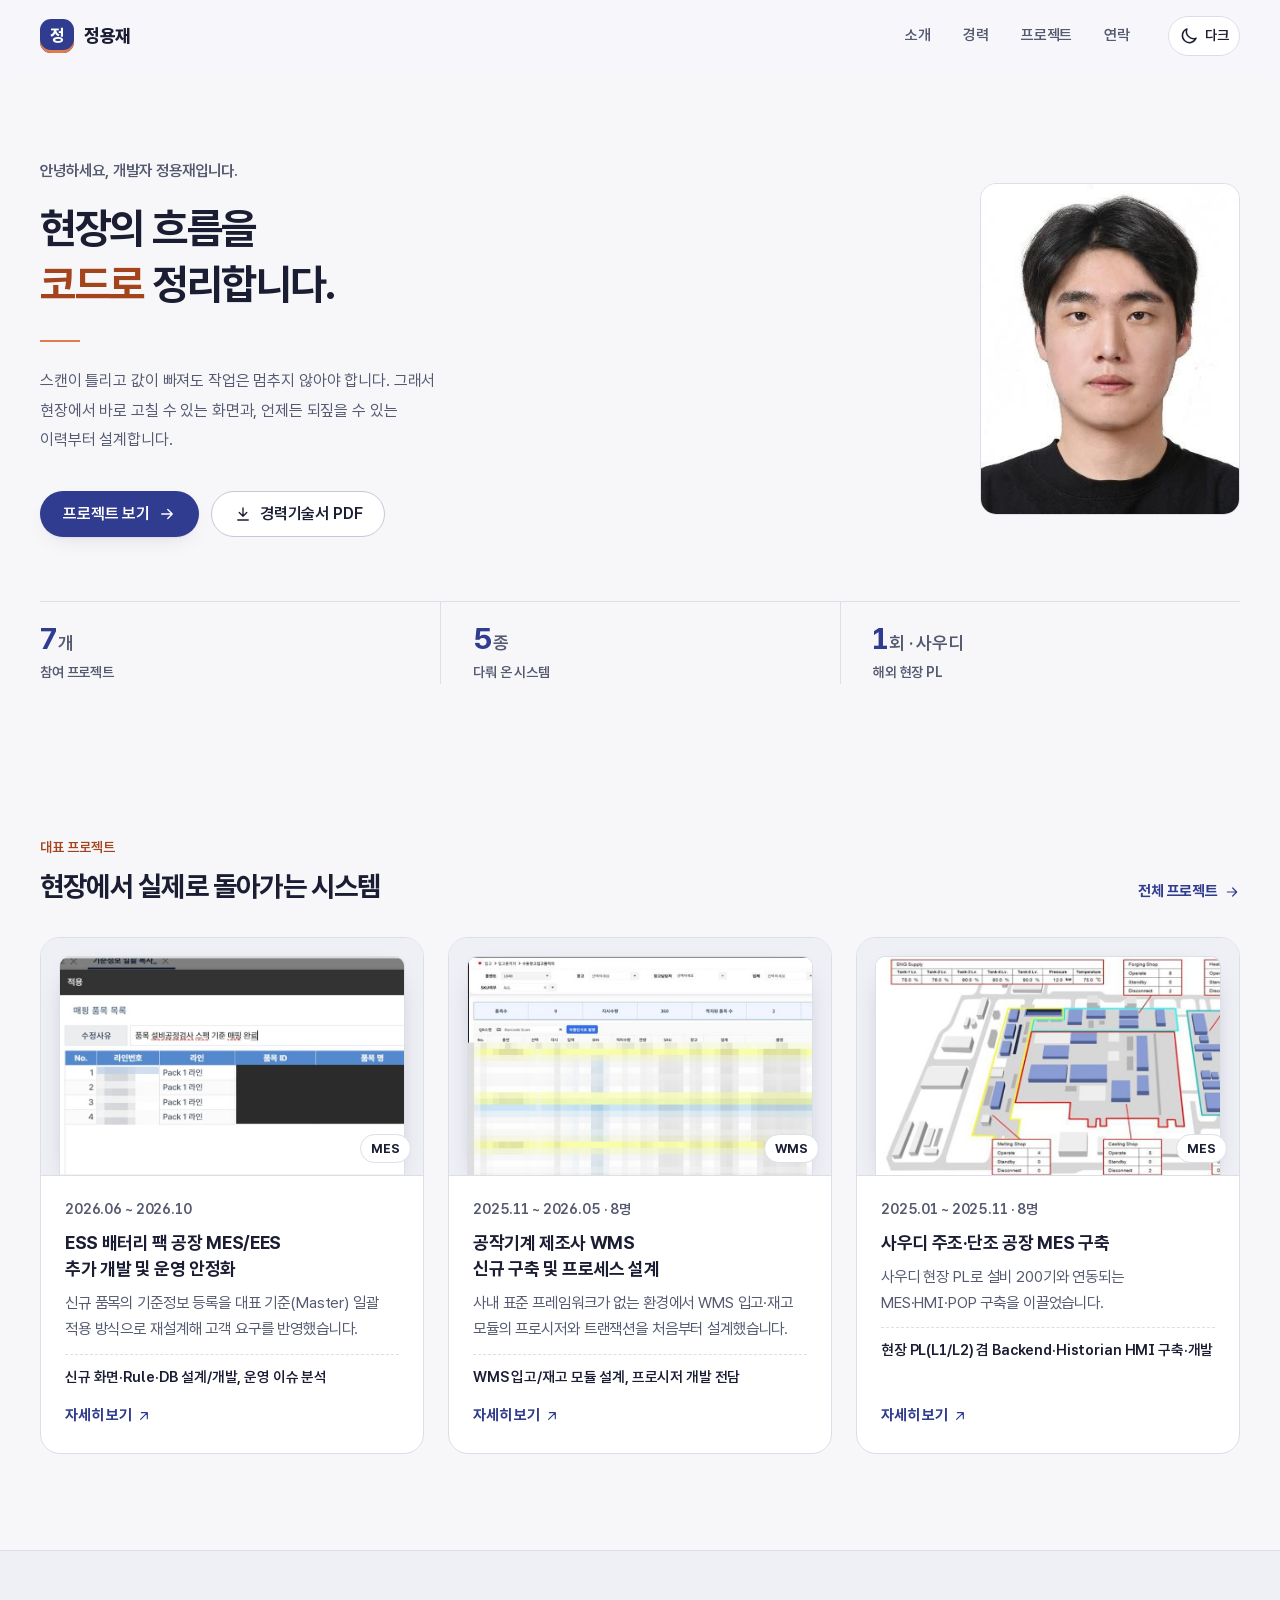
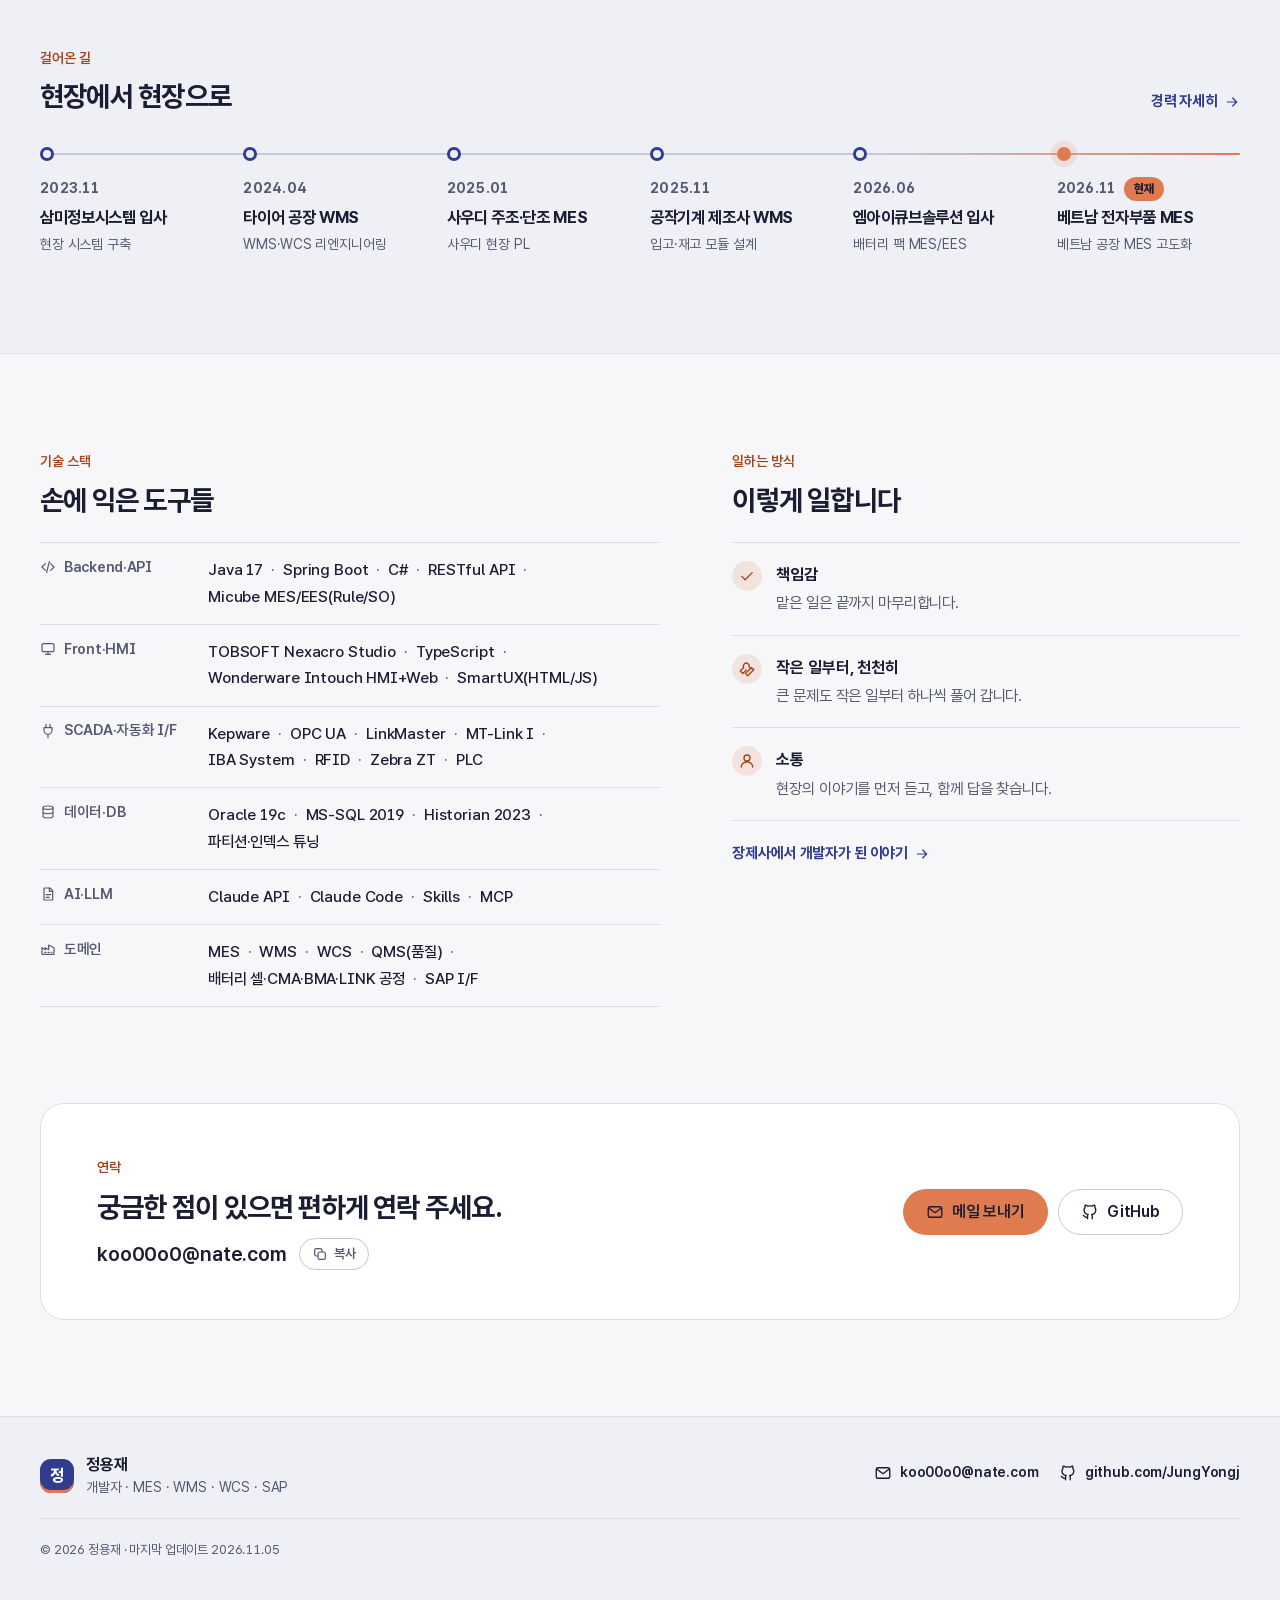
==== index.html @ 93d7ef59 "[feat] 포트폴리오 사이트 첫 공개본 - 홈·소개·경력·프로젝트(7)·연락·404 정적 페이지 - 고객사명은 업종으로 표기, 검색엔진 노출 차단(noindex) - Preten" ====
<!DOCTYPE html>
<html lang="ko"><head><meta charset="utf-8">
    <meta name="viewport" content="width=device-width, initial-scale=1.0">
    <meta name="color-scheme" content="light dark">
    <meta property="og:url" content="https://jungyongj.github.io/" />
    <meta property="og:type" content="website">
    <meta property="og:site_name" content="정용재 포트폴리오">
    <meta property="og:locale" content="ko_KR">
    <meta property="og:title" content="정용재 · 제조 현장 시스템 개발자">
    <meta property="og:description" content="현장의 흐름을 코드로 정리합니다 · MES · WMS · WCS · HMI · SAP 연동">
    <meta property="og:image" content="https://jungyongj.github.io/media/og-card.png">
    <meta name="theme-color" content="#2F3C8F"><meta name="robots" content="noindex, nofollow"><script src="js/theme.h8z3tpxftx.js"></script>
    
    <link rel="stylesheet" href="css/tokens.ky7bestf1s.css" />
    <link rel="stylesheet" href="app.3hp2fxd6sq.css" />
    <link rel="stylesheet" href="Portfolio.Web.n6bfeco9po.styles.css" />
    <link rel="icon" href="favicon.x7kgtxlohv.svg" type="image/svg&#x2B;xml" />
    <title>정용재 · 개발자 포트폴리오</title><meta name="description" content="제조 현장의 흐름을 시스템으로 옮기는 개발자 정용재의 포트폴리오 · MES · WMS · WCS · SAP 연동"></head>

<body><div class="intro" aria-hidden="true" b-naqy9it6a0><div class="intro-glow" b-naqy9it6a0></div>
    <div class="intro-center" b-naqy9it6a0><span class="intro-mark" b-naqy9it6a0><svg viewBox="0 0 72 72" width="72" height="72" focusable="false" b-naqy9it6a0><rect x="2" y="2" width="68" height="68" rx="22" pathLength="1" b-naqy9it6a0></rect></svg>
            <span class="intro-char" b-naqy9it6a0>정</span></span>
        <span class="intro-name" b-naqy9it6a0>정용재</span>
        <span class="intro-line" b-naqy9it6a0></span>
        <span class="intro-tag" b-naqy9it6a0>현장의 흐름을 코드로</span>
        <span class="intro-walk" b-naqy9it6a0><span class="intro-dino" b-naqy9it6a0><svg viewBox="0 0 40 29" width="34" height="25" focusable="false" b-naqy9it6a0><rect class="dino-leg leg-a" x="13" y="21.5" width="3.6" height="6.5" rx="1.8" b-naqy9it6a0></rect>
            <rect class="dino-leg leg-b" x="20.5" y="21.5" width="3.6" height="6.5" rx="1.8" b-naqy9it6a0></rect>
            <g class="dino-body" b-naqy9it6a0><path class="dino-spike" d="M9.5 13 l2.3-3.8 l2.3 3.8z M14.2 11.2 l2.3-3.8 l2.3 3.8z M18.9 10.8 l2.3-3.8 l2.3 3.8z" b-naqy9it6a0></path>
            <path class="dino-skin" d="M2.5 17 C4.5 15.4 7.5 15.6 9.6 16.2 C9.4 12.4 13 10.6 18 10.6 C21 10.6 22.9 11.5 24 12.8 C24.2 8 26.8 4.6 31.2 4.6 C35.6 4.6 38.2 7.6 38.2 11.1 C38.2 14.6 35.6 16.6 32.2 16.6 L28.4 16.8 C28.6 21.4 24.4 24.2 18.2 24.2 C12.4 24.2 9.8 21.8 9.3 19.8 C7.1 19.8 4.3 19.1 2.5 17 Z" b-naqy9it6a0></path>
            <ellipse class="dino-belly" cx="18.6" cy="20.2" rx="5.8" ry="2.8" b-naqy9it6a0></ellipse>
            <circle class="dino-eye-white" cx="32.6" cy="9.4" r="2.1" b-naqy9it6a0></circle>
            <circle class="dino-eye" cx="33.3" cy="9.5" r="1.15" b-naqy9it6a0></circle>
            <circle class="dino-cheek" cx="33.8" cy="13" r="1.25" b-naqy9it6a0></circle>
            <path class="dino-arm" d="M26.2 17.6 q2 .5 2.6 2.3" b-naqy9it6a0></path></g></svg></span></span></div></div>

<a class="skip-link" href="#main" b-naqy9it6a0>본문으로 건너뛰기</a><header class="site-header"><div class="container header-inner"><a class="brand" href="index.html" aria-label="정용재 홈"><span class="brand-mark" aria-hidden="true">정</span>
            <span class="brand-name">정용재</span></a>

        <nav class="site-nav" id="site-nav" aria-label="주 메뉴" data-nav><ul><li><a href="about.html">소개</a></li><li><a href="career.html">경력</a></li><li><a href="projects.html">프로젝트</a></li><li><a href="contact.html">연락</a></li></ul></nav>

        <div class="header-actions"><button type="button" class="icon-button theme-button" data-theme-toggle aria-label="어두운 테마로 바꾸기"><svg class="icon show-light" width="20" height="20" viewBox="0 0 24 24" fill="none" stroke="currentColor" stroke-width="1.8" stroke-linecap="round" stroke-linejoin="round" aria-hidden="true" focusable="false"><path d="M20.5 14.5A8.5 8.5 0 0 1 9.5 3.5a8.5 8.5 0 1 0 11 11Z"></path></svg>
                <svg class="icon show-dark" width="20" height="20" viewBox="0 0 24 24" fill="none" stroke="currentColor" stroke-width="1.8" stroke-linecap="round" stroke-linejoin="round" aria-hidden="true" focusable="false"><circle cx="12" cy="12" r="4"></circle>
            <path d="M12 2v2M12 20v2M4.9 4.9l1.4 1.4M17.7 17.7l1.4 1.4M2 12h2M20 12h2M4.9 19.1l1.4-1.4M17.7 6.3l1.4-1.4"></path></svg>
                <span class="theme-label" data-theme-label>다크</span></button>
            <button type="button" class="icon-button menu-button" data-menu-toggle aria-controls="site-nav" aria-expanded="false" aria-label="메뉴 열기"><svg class="icon when-closed" width="20" height="20" viewBox="0 0 24 24" fill="none" stroke="currentColor" stroke-width="1.8" stroke-linecap="round" stroke-linejoin="round" aria-hidden="true" focusable="false"><path d="M4 7h16M4 12h16M4 17h16"></path></svg>
                <svg class="icon when-open" width="20" height="20" viewBox="0 0 24 24" fill="none" stroke="currentColor" stroke-width="1.8" stroke-linecap="round" stroke-linejoin="round" aria-hidden="true" focusable="false"><path d="M6 6l12 12M18 6L6 18"></path></svg></button></div></div></header>
<div class="menu-scrim" data-menu-scrim hidden b-naqy9it6a0></div>

<main id="main" tabindex="-1" b-naqy9it6a0>


<section class="hero" aria-labelledby="hero-title"><div class="hero-glow" aria-hidden="true"></div>
    <div class="container hero-inner"><div class="hero-copy"><h1 id="hero-title" class="hero-title reveal"><span class="hero-hi">안녕하세요, 개발자 정용재입니다.</span>
                현장의 흐름을<br class="br-wide"> <span class="ink-accent">코드로</span> 정리합니다.
            </h1>
            <p class="hero-lead reveal">
                스캔이 틀리고 값이 빠져도 작업은 멈추지 않아야 합니다.
                그래서 현장에서 바로 고칠 수 있는 화면과, 언제든 되짚을 수 있는 이력부터 설계합니다.
            </p>

            <div class="hero-actions reveal"><a class="btn btn-primary" href="projects.html">
                    프로젝트 보기 <svg class="icon " width="18" height="18" viewBox="0 0 24 24" fill="none" stroke="currentColor" stroke-width="1.8" stroke-linecap="round" stroke-linejoin="round" aria-hidden="true" focusable="false"><path d="M5 12h14M13 6l6 6-6 6"></path></svg></a>
                <a class="btn btn-ghost" href="files/resume.pdf" target="_blank" rel="noopener"><svg class="icon " width="18" height="18" viewBox="0 0 24 24" fill="none" stroke="currentColor" stroke-width="1.8" stroke-linecap="round" stroke-linejoin="round" aria-hidden="true" focusable="false"><path d="M12 4v11M7 10l5 5 5-5M5 20h14"></path></svg> 경력기술서 PDF
                </a></div></div>

        <figure class="hero-photo reveal"><img src="media/profile.jpg" width="312" height="399" alt="정용재 프로필 사진" fetchpriority="high"></figure></div>

    <div class="container"><dl class="stats reveal" aria-label="숫자로 보는 경력"><div class="stat"><dt>참여 프로젝트</dt>
                <dd><span class="stat-value">7</span><span class="stat-unit">개</span></dd></div>
            <div class="stat"><dt>다뤄 온 시스템</dt>
                <dd><span class="stat-value">5</span><span class="stat-unit">종</span></dd></div>
            <div class="stat"><dt>해외 현장 PL</dt>
                <dd><span class="stat-value">1</span><span class="stat-unit">회 · 사우디</span></dd></div></dl></div></section>

<section class="section container" aria-labelledby="featured-title"><header class="section-head reveal"><p class="section-kicker">대표 프로젝트</p>
        <h2 id="featured-title">현장에서 실제로 돌아가는 시스템</h2>
        <a class="link-more" href="projects.html">전체 프로젝트 <svg class="icon " width="16" height="16" viewBox="0 0 24 24" fill="none" stroke="currentColor" stroke-width="1.8" stroke-linecap="round" stroke-linejoin="round" aria-hidden="true" focusable="false"><path d="M5 12h14M13 6l6 6-6 6"></path></svg></a></header>

    <ul class="project-grid"><li class="reveal"><a class="project-card" href="project-battery-pack-mes.html"><div class="project-cover has-shot" aria-hidden="true"><img src="media/projects/battery-pack-mes.jpg" alt loading="lazy" />
        <span class="cover-chip">MES</span></div>
                    <div class="project-body"><p class="project-period"><time>2026.06 ~ 2026.10</time></p>
                        <h3>ESS 배터리 팩 공장 MES/EES 추가 개발 및 운영 안정화</h3>
                        <p class="project-summary">신규 품목의 기준정보 등록을 대표 기준(Master) 일괄 적용 방식으로 재설계해 고객 요구를 반영했습니다.</p>
                        <p class="project-impact">신규 화면·Rule·DB 설계/개발, 운영 이슈 분석</p>
                        <span class="project-go">자세히 보기 <svg class="icon " width="16" height="16" viewBox="0 0 24 24" fill="none" stroke="currentColor" stroke-width="1.8" stroke-linecap="round" stroke-linejoin="round" aria-hidden="true" focusable="false"><path d="M7 17 17 7M8 7h9v9"></path></svg></span></div></a></li><li class="reveal"><a class="project-card" href="project-wms-inbound-design.html"><div class="project-cover has-shot" aria-hidden="true"><img src="media/projects/wms-inbound-design.jpg" alt loading="lazy" />
        <span class="cover-chip">WMS</span></div>
                    <div class="project-body"><p class="project-period"><time>2025.11 ~ 2026.05</time> · 8명</p>
                        <h3>공작기계 제조사 WMS 신규 구축 및 프로세스 설계</h3>
                        <p class="project-summary">사내 표준 프레임워크가 없는 환경에서 WMS 입고·재고 모듈의 프로시저와 트랜잭션을 처음부터 설계했습니다.</p>
                        <p class="project-impact">WMS 입고/재고 모듈 설계, 프로시저 개발 전담</p>
                        <span class="project-go">자세히 보기 <svg class="icon " width="16" height="16" viewBox="0 0 24 24" fill="none" stroke="currentColor" stroke-width="1.8" stroke-linecap="round" stroke-linejoin="round" aria-hidden="true" focusable="false"><path d="M7 17 17 7M8 7h9v9"></path></svg></span></div></a></li><li class="reveal"><a class="project-card" href="project-casting-forging-mes.html"><div class="project-cover has-shot" aria-hidden="true"><img src="media/projects/casting-forging-mes.jpg" alt loading="lazy" />
        <span class="cover-chip">MES</span></div>
                    <div class="project-body"><p class="project-period"><time>2025.01 ~ 2025.11</time> · 8명</p>
                        <h3>사우디 주조·단조 공장 MES 구축</h3>
                        <p class="project-summary">사우디 현장 PL로 설비 200기와 연동되는 MES·HMI·POP 구축을 이끌었습니다.</p>
                        <p class="project-impact">현장 PL(L1/L2) 겸 Backend·Historian HMI 구축·개발</p>
                        <span class="project-go">자세히 보기 <svg class="icon " width="16" height="16" viewBox="0 0 24 24" fill="none" stroke="currentColor" stroke-width="1.8" stroke-linecap="round" stroke-linejoin="round" aria-hidden="true" focusable="false"><path d="M7 17 17 7M8 7h9v9"></path></svg></span></div></a></li></ul>
    <a class="link-more under m-only" href="projects.html">전체 프로젝트 <svg class="icon " width="16" height="16" viewBox="0 0 24 24" fill="none" stroke="currentColor" stroke-width="1.8" stroke-linecap="round" stroke-linejoin="round" aria-hidden="true" focusable="false"><path d="M5 12h14M13 6l6 6-6 6"></path></svg></a></section>

<section class="section section-band" aria-labelledby="timeline-title"><div class="container"><header class="section-head reveal"><p class="section-kicker">걸어온 길</p>
            <h2 id="timeline-title">현장에서 현장으로</h2>
            <a class="link-more" href="career.html">경력 자세히 <svg class="icon " width="16" height="16" viewBox="0 0 24 24" fill="none" stroke="currentColor" stroke-width="1.8" stroke-linecap="round" stroke-linejoin="round" aria-hidden="true" focusable="false"><path d="M5 12h14M13 6l6 6-6 6"></path></svg></a></header>

        <ol class="timeline reveal"><li class="timeline-item "><span class="timeline-dot" aria-hidden="true"></span>
                    <span class="timeline-date"><time>2023.11</time></span>
                    <strong class="timeline-title">삼미정보시스템 입사</strong>
                    <span class="timeline-desc">현장 시스템 구축</span></li><li class="timeline-item "><span class="timeline-dot" aria-hidden="true"></span>
                    <span class="timeline-date"><time>2024.04</time></span>
                    <strong class="timeline-title">타이어 공장 WMS</strong>
                    <span class="timeline-desc">WMS·WCS 리엔지니어링</span></li><li class="timeline-item "><span class="timeline-dot" aria-hidden="true"></span>
                    <span class="timeline-date"><time>2025.01</time></span>
                    <strong class="timeline-title">사우디 주조·단조 MES</strong>
                    <span class="timeline-desc">사우디 현장 PL</span></li><li class="timeline-item "><span class="timeline-dot" aria-hidden="true"></span>
                    <span class="timeline-date"><time>2025.11</time></span>
                    <strong class="timeline-title">공작기계 제조사 WMS</strong>
                    <span class="timeline-desc">입고·재고 모듈 설계</span></li><li class="timeline-item "><span class="timeline-dot" aria-hidden="true"></span>
                    <span class="timeline-date"><time>2026.06</time></span>
                    <strong class="timeline-title">엠아이큐브솔루션 입사</strong>
                    <span class="timeline-desc">배터리 팩 MES/EES</span></li><li class="timeline-item is-current"><span class="timeline-dot" aria-hidden="true"></span>
                    <span class="timeline-date"><time>2026.11</time><span class="pill-now">현재</span></span>
                    <strong class="timeline-title">베트남 전자부품 MES</strong>
                    <span class="timeline-desc">베트남 공장 MES 고도화</span></li></ol>
        <a class="link-more under m-only" href="career.html">경력 자세히 <svg class="icon " width="16" height="16" viewBox="0 0 24 24" fill="none" stroke="currentColor" stroke-width="1.8" stroke-linecap="round" stroke-linejoin="round" aria-hidden="true" focusable="false"><path d="M5 12h14M13 6l6 6-6 6"></path></svg></a></div></section>

<section class="section container split" aria-label="기술 스택과 일하는 방식"><div class="reveal"><header class="section-head compact"><p class="section-kicker">기술 스택</p>
            <h2>손에 익은 도구들</h2></header>
        <div class="skill-groups"><div class="skill-group"><h3><svg class="icon " width="16" height="16" viewBox="0 0 24 24" fill="none" stroke="currentColor" stroke-width="1.8" stroke-linecap="round" stroke-linejoin="round" aria-hidden="true" focusable="false"><path d="m8 7-5 5 5 5M16 7l5 5-5 5M14 4l-4 16"></path></svg> Backend·API</h3>
                    <ul class="chips"><li>Java 17</li><li>Spring Boot</li><li>C#</li><li>RESTful API</li><li>Micube MES/EES(Rule/SO)</li></ul></div><div class="skill-group"><h3><svg class="icon " width="16" height="16" viewBox="0 0 24 24" fill="none" stroke="currentColor" stroke-width="1.8" stroke-linecap="round" stroke-linejoin="round" aria-hidden="true" focusable="false"><rect x="3" y="4" width="18" height="12" rx="2"></rect>
            <path d="M8 20h8M12 16v4"></path></svg> Front·HMI</h3>
                    <ul class="chips"><li>TOBSOFT Nexacro Studio</li><li>TypeScript</li><li>Wonderware Intouch HMI&#x2B;Web</li><li>SmartUX(HTML/JS)</li></ul></div><div class="skill-group"><h3><svg class="icon " width="16" height="16" viewBox="0 0 24 24" fill="none" stroke="currentColor" stroke-width="1.8" stroke-linecap="round" stroke-linejoin="round" aria-hidden="true" focusable="false"><path d="M9 2v5M15 2v5M6 7h12v4a6 6 0 0 1-12 0ZM12 17v5"></path></svg> SCADA·자동화 I/F</h3>
                    <ul class="chips"><li>Kepware</li><li>OPC UA</li><li>LinkMaster</li><li>MT-Link I</li><li>IBA System</li><li>RFID</li><li>Zebra ZT</li><li>PLC</li></ul></div><div class="skill-group"><h3><svg class="icon " width="16" height="16" viewBox="0 0 24 24" fill="none" stroke="currentColor" stroke-width="1.8" stroke-linecap="round" stroke-linejoin="round" aria-hidden="true" focusable="false"><ellipse cx="12" cy="5.5" rx="7.5" ry="2.5"></ellipse>
            <path d="M4.5 5.5v13c0 1.4 3.4 2.5 7.5 2.5s7.5-1.1 7.5-2.5v-13M4.5 12c0 1.4 3.4 2.5 7.5 2.5s7.5-1.1 7.5-2.5"></path></svg> 데이터·DB</h3>
                    <ul class="chips"><li>Oracle 19c</li><li>MS-SQL 2019</li><li>Historian 2023</li><li>파티션·인덱스 튜닝</li></ul></div><div class="skill-group"><h3><svg class="icon " width="16" height="16" viewBox="0 0 24 24" fill="none" stroke="currentColor" stroke-width="1.8" stroke-linecap="round" stroke-linejoin="round" aria-hidden="true" focusable="false"><path d="M6 3h9l4 4v14H6Z"></path>
            <path d="M14 3v5h5M9 13h7M9 17h5"></path></svg> AI·LLM</h3>
                    <ul class="chips"><li>Claude API</li><li>Claude Code</li><li>Skills</li><li>MCP</li></ul></div><div class="skill-group"><h3><svg class="icon " width="16" height="16" viewBox="0 0 24 24" fill="none" stroke="currentColor" stroke-width="1.8" stroke-linecap="round" stroke-linejoin="round" aria-hidden="true" focusable="false"><path d="M3 20V10l5 3V10l5 3V6l8 4v10Z"></path>
            <path d="M7 17h2M12 17h2M17 17h1"></path></svg> 도메인</h3>
                    <ul class="chips"><li>MES</li><li>WMS</li><li>WCS</li><li>QMS(품질)</li><li>배터리 셀·CMA·BMA·LINK 공정</li><li>SAP I/F</li></ul></div></div></div>

    <div class="reveal"><header class="section-head compact"><p class="section-kicker">일하는 방식</p>
            <h2>이렇게 일합니다</h2></header>
        <ul class="story-values home-values"><li><svg class="icon " width="18" height="18" viewBox="0 0 24 24" fill="none" stroke="currentColor" stroke-width="1.8" stroke-linecap="round" stroke-linejoin="round" aria-hidden="true" focusable="false"><path d="m5 12.5 4.5 4.5L19 7.5"></path></svg><span><strong>책임감</strong>맡은 일은 끝까지 마무리합니다.</span></li>
            <li><svg class="icon " width="18" height="18" viewBox="0 0 24 24" fill="none" stroke="currentColor" stroke-width="1.8" stroke-linecap="round" stroke-linejoin="round" aria-hidden="true" focusable="false"><path d="M14.7 6.3a4 4 0 0 0 5 5L21 13l-8 8-3-3 8-8M14.7 6.3 13 4.6a4 4 0 0 0-5.4 5.4L3 14.6 6.4 18l4.6-4.6"></path></svg><span><strong>작은 일부터, 천천히</strong>큰 문제도 작은 일부터 하나씩 풀어 갑니다.</span></li>
            <li><svg class="icon " width="18" height="18" viewBox="0 0 24 24" fill="none" stroke="currentColor" stroke-width="1.8" stroke-linecap="round" stroke-linejoin="round" aria-hidden="true" focusable="false"><circle cx="12" cy="8" r="4"></circle>
            <path d="M4 21a8 8 0 0 1 16 0"></path></svg><span><strong>소통</strong>현장의 이야기를 먼저 듣고, 함께 답을 찾습니다.</span></li></ul>
        <a class="link-more home-story-link" href="about.html">장제사에서 개발자가 된 이야기 <svg class="icon " width="16" height="16" viewBox="0 0 24 24" fill="none" stroke="currentColor" stroke-width="1.8" stroke-linecap="round" stroke-linejoin="round" aria-hidden="true" focusable="false"><path d="M5 12h14M13 6l6 6-6 6"></path></svg></a></div></section>

<section class="section section-contact container" aria-labelledby="contact-title"><div class="contact-card reveal"><div><p class="section-kicker">연락</p>
            <h2 id="contact-title">궁금한 점이 있으면 편하게 연락 주세요.</h2>
            <p class="contact-mail"><span data-copy-source>koo00o0@nate.com</span>
                <button type="button" class="copy-button" data-copy aria-label="메일 주소 복사"><svg class="icon " width="16" height="16" viewBox="0 0 24 24" fill="none" stroke="currentColor" stroke-width="1.8" stroke-linecap="round" stroke-linejoin="round" aria-hidden="true" focusable="false"><rect x="9" y="9" width="11" height="11" rx="2.5"></rect>
            <path d="M15 9V6.5A2.5 2.5 0 0 0 12.5 4h-6A2.5 2.5 0 0 0 4 6.5v6A2.5 2.5 0 0 0 6.5 15H9"></path></svg> <span data-copy-label>복사</span></button></p></div>
        <div class="contact-actions"><a class="btn btn-accent" href="mailto:koo00o0@nate.com"><svg class="icon " width="18" height="18" viewBox="0 0 24 24" fill="none" stroke="currentColor" stroke-width="1.8" stroke-linecap="round" stroke-linejoin="round" aria-hidden="true" focusable="false"><rect x="3" y="5" width="18" height="14" rx="2.5"></rect>
            <path d="m4 7 8 6 8-6"></path></svg> 메일 보내기
            </a>
            <a class="btn btn-ghost" href="https://github.com/JungYongj" rel="noopener" target="_blank"><svg class="icon " width="18" height="18" viewBox="0 0 24 24" fill="none" stroke="currentColor" stroke-width="1.8" stroke-linecap="round" stroke-linejoin="round" aria-hidden="true" focusable="false"><path d="M9 19c-4 1.2-4-2-6-2.5M15 21v-3.4a3 3 0 0 0-.8-2.3c2.7-.3 5.5-1.3 5.5-6a4.6 4.6 0 0 0-1.3-3.2 4.3 4.3 0 0 0-.1-3.2s-1-.3-3.4 1.3a11.6 11.6 0 0 0-6 0C6.5 2.6 5.5 2.9 5.5 2.9a4.3 4.3 0 0 0-.1 3.2A4.6 4.6 0 0 0 4 9.3c0 4.6 2.8 5.6 5.5 6a3 3 0 0 0-.8 2.3V21"></path></svg> GitHub
            </a></div></div></section></main>

<footer class="site-footer"><div class="container footer-inner"><div class="footer-id"><span class="brand-mark" aria-hidden="true">정</span>
            <div><strong>정용재</strong>
                <span class="muted">개발자 · MES · WMS · WCS · SAP</span></div></div>
        <ul class="footer-links"><li><a href="mailto:koo00o0@nate.com"><svg class="icon " width="18" height="18" viewBox="0 0 24 24" fill="none" stroke="currentColor" stroke-width="1.8" stroke-linecap="round" stroke-linejoin="round" aria-hidden="true" focusable="false"><rect x="3" y="5" width="18" height="14" rx="2.5"></rect>
            <path d="m4 7 8 6 8-6"></path></svg><span>koo00o0@nate.com</span></a></li>
            <li><a href="https://github.com/JungYongj" rel="noopener" target="_blank"><svg class="icon " width="18" height="18" viewBox="0 0 24 24" fill="none" stroke="currentColor" stroke-width="1.8" stroke-linecap="round" stroke-linejoin="round" aria-hidden="true" focusable="false"><path d="M9 19c-4 1.2-4-2-6-2.5M15 21v-3.4a3 3 0 0 0-.8-2.3c2.7-.3 5.5-1.3 5.5-6a4.6 4.6 0 0 0-1.3-3.2 4.3 4.3 0 0 0-.1-3.2s-1-.3-3.4 1.3a11.6 11.6 0 0 0-6 0C6.5 2.6 5.5 2.9 5.5 2.9a4.3 4.3 0 0 0-.1 3.2A4.6 4.6 0 0 0 4 9.3c0 4.6 2.8 5.6 5.5 6a3 3 0 0 0-.8 2.3V21"></path></svg><span>github.com/JungYongj</span></a></li></ul>
        <p class="footer-meta muted">© 2026 정용재 · 마지막 업데이트 <time>2026.11.05</time></p></div></footer>

<div id="blazor-error-ui" data-nosnippet b-naqy9it6a0>
    문제가 생겼어요.
    <a href="index.html" class="reload" b-naqy9it6a0>다시 불러오기</a>
    <span class="dismiss" b-naqy9it6a0>✕</span></div>
        <blazor-focus-on-navigate selector="h1"></blazor-focus-on-navigate>
    <script src="js/site.fnhzvqlnvx.js" defer></script></body></html>
---- css/tokens.ky7bestf1s.css ----
/* ==========================================================================
   디자인 토큰 — DESIGN 9.1 (명도 대비 계산 완료 값)
   "밤하늘 아래 램프 하나": 짙은 남색 + 은은한 램프빛 + 피치 포인트
   색만으로 상태를 구분하지 않는다(적녹색약) — 항상 아이콘/글자 라벨과 함께.
   ========================================================================== */

/* Pretendard: 지금은 PC에 설치된 글꼴을 쓴다(local). 배포 전에 woff2 파일(OFL)을 wwwroot/fonts에 둔다. */
@font-face {
    font-family: "Pretendard Site";
    src: url("../fonts/pretendard-400.woff2") format("woff2");
    font-weight: 400;
    font-display: swap;
}
@font-face {
    font-family: "Pretendard Site";
    src: url("../fonts/pretendard-500.woff2") format("woff2");
    font-weight: 500;
    font-display: swap;
}
@font-face {
    font-family: "Pretendard Site";
    src: url("../fonts/pretendard-600.woff2") format("woff2");
    font-weight: 600;
    font-display: swap;
}
@font-face {
    font-family: "Pretendard Site";
    src: url("../fonts/pretendard-700.woff2") format("woff2");
    font-weight: 700;
    font-display: swap;
}
@font-face {
    font-family: "Pretendard Site";
    src: url("../fonts/pretendard-800.woff2") format("woff2");
    font-weight: 800;
    font-display: swap;
}

:root {
    color-scheme: light;

    /* 색 (라이트) */
    --bg: #F7F7FA;
    --surface: #FFFFFF;
    --surface-2: #EFF0F6;
    --border: #DCDEE8;
    --border-strong: #C4C8D8;
    --text: #1B1E33;
    --muted: #555A70;
    --primary: #2F3C8F;
    --on-primary: #FFFFFF;
    --accent: #E07A4F;          /* 채움·장식 전용 (라이트에선 글자색 금지 2.8:1) */
    --on-accent: #1B1E33;
    --accent-ink: #A4441C;      /* 피치 계열 글자 5.7:1 */
    --primary-soft: rgba(47, 60, 143, 0.08);
    --accent-soft: rgba(224, 122, 79, 0.16);
    --header-bg: rgba(247, 247, 250, 0.82);
    --glow: none;
    --shadow-sm: 0 1px 2px rgba(27, 30, 51, 0.06);
    --shadow-md: 0 1px 2px rgba(27, 30, 51, 0.05), 0 8px 24px -12px rgba(27, 30, 51, 0.18);
    --shadow-lg: 0 2px 4px rgba(27, 30, 51, 0.04), 0 18px 40px -18px rgba(27, 30, 51, 0.28);
    --card-border: var(--border);

    /* 글꼴 */
    --font-sans: "Pretendard Site", "Pretendard Variable", Pretendard, -apple-system, BlinkMacSystemFont, "Apple SD Gothic Neo", "Malgun Gothic", system-ui, sans-serif;
    --font-mono: D2Coding, Consolas, ui-monospace, monospace;

    /* 크기 (모바일 기본, 768px 이상에서 데스크톱 값) */
    --fs-hero: 36px;
    --fs-h1: 30px;
    --fs-h2: 24px;
    --fs-h3: 18px;
    --fs-body: 16px;
    --fs-small: 14px;
    --lh-body: 1.7;

    /* 간격 8px 단위 */
    --s-1: 8px;
    --s-2: 16px;
    --s-3: 24px;
    --s-4: 32px;
    --s-6: 48px;
    --s-8: 64px;
    --s-12: 96px;

    --radius: 16px;
    --radius-sm: 10px;
    --page-max: 1200px;
    --gutter: 16px;
    --header-h: 64px;

    --ease: cubic-bezier(0.2, 0.7, 0.2, 1);
    --dur: 180ms;
}

@media (min-width: 768px) {
    :root {
        --fs-hero: 56px;
        --fs-h1: 40px;
        --fs-h2: 28px;
        --fs-h3: 20px;
        --fs-body: 17px;
        --gutter: 32px;
        --header-h: 72px;
    }
}

/* 다크 — JS가 없을 때는 OS 설정을 따르고, 있으면 data-theme이 결정한다 */
@media (prefers-color-scheme: dark) {
    :root:not([data-theme="light"]) {
        color-scheme: dark;
        --bg: #12162A;
        --surface: #1B2038;
        --surface-2: #161B31;
        --border: #2C3252;
        --border-strong: #3A4168;
        --text: #ECEEF7;
        --muted: #A7ACC4;
        --primary: #9DABFF;
        --on-primary: #12162A;
        --accent: #F4A483;
        --on-accent: #12162A;
        --accent-ink: #F7B899;
        --primary-soft: rgba(157, 171, 255, 0.12);
        --accent-soft: rgba(244, 164, 131, 0.16);
        --header-bg: rgba(18, 22, 42, 0.78);
        --glow: radial-gradient(closest-side, rgba(255, 196, 110, 0.10), transparent 100%);
        --shadow-sm: none;
        --shadow-md: none;
        --shadow-lg: 0 18px 40px -20px rgba(0, 0, 0, 0.6);
        --card-border: var(--border);
    }
}

:root[data-theme="dark"] {
    color-scheme: dark;
    --bg: #12162A;
    --surface: #1B2038;
    --surface-2: #161B31;
    --border: #2C3252;
    --border-strong: #3A4168;
    --text: #ECEEF7;
    --muted: #A7ACC4;
    --primary: #9DABFF;
    --on-primary: #12162A;
    --accent: #F4A483;
    --on-accent: #12162A;
    --accent-ink: #F7B899;
    --primary-soft: rgba(157, 171, 255, 0.12);
    --accent-soft: rgba(244, 164, 131, 0.16);
    --header-bg: rgba(18, 22, 42, 0.78);
    --glow: radial-gradient(closest-side, rgba(255, 196, 110, 0.10), transparent 100%);
    --shadow-sm: none;
    --shadow-md: none;
    --shadow-lg: 0 18px 40px -20px rgba(0, 0, 0, 0.6);
    --card-border: var(--border);
}
---- app.3hp2fxd6sq.css ----
/* ==========================================================================
   기본
   ========================================================================== */
*, *::before, *::after { box-sizing: border-box; }

html {
    -webkit-text-size-adjust: 100%;
    text-size-adjust: 100%;
    scroll-padding-top: calc(var(--header-h) + 16px);
}

body {
    margin: 0;
    min-height: 100vh;
    display: flex;
    flex-direction: column;
    background: var(--bg);
    color: var(--text);
    font-family: var(--font-sans);
    font-size: var(--fs-body);
    line-height: var(--lh-body);
    font-feature-settings: "ss06";
    word-break: keep-all;
    overflow-wrap: break-word;
    -webkit-font-smoothing: antialiased;
    -moz-osx-font-smoothing: grayscale;
    text-rendering: optimizeLegibility;
    transition: background-color 240ms ease, color 240ms ease;
}

main { flex: 1; outline: none; }

h1, h2, h3, h4 {
    margin: 0;
    line-height: 1.3;
    letter-spacing: -0.02em;
    font-weight: 800;
    text-wrap: balance;
}
h1 { font-size: var(--fs-h1); }
h2 { font-size: var(--fs-h2); }
h3 { font-size: var(--fs-h3); font-weight: 700; }
p { margin: 0; text-wrap: pretty; }
ul, ol { margin: 0; padding: 0; list-style: none; }
img, svg { display: block; max-width: 100%; }
a { color: var(--primary); text-decoration: none; }
time, .tabular { font-variant-numeric: tabular-nums; }

.muted { color: var(--muted); }
.nowrap { white-space: nowrap; }
.flip { transform: scaleX(-1); }
.icon { flex: none; }

:focus-visible {
    outline: 3px solid var(--primary);
    outline-offset: 3px;
    border-radius: 6px;
}

::selection { background: var(--accent-soft); color: var(--text); }

.container {
    width: 100%;
    max-width: calc(var(--page-max) + var(--gutter) * 2);
    margin-inline: auto;
    padding-inline: var(--gutter);
}

.skip-link {
    position: absolute;
    left: 16px;
    top: -60px;
    z-index: 100;
    padding: 10px 16px;
    border-radius: 10px;
    background: var(--primary);
    color: var(--on-primary);
    font-weight: 700;
}
.skip-link:focus { top: 12px; }

.draft-notice {
    padding: 6px var(--gutter);
    text-align: center;
    font-size: 13px;
    font-weight: 600;
    color: var(--accent-ink);
    background: var(--accent-soft);
    border-bottom: 1px solid var(--border);
}

/* ==========================================================================
   버튼
   ========================================================================== */
.btn {
    display: inline-flex;
    align-items: center;
    justify-content: center;
    gap: 8px;
    min-height: 48px;
    padding: 0 22px;
    border-radius: 999px;
    border: 1.5px solid transparent;
    font: inherit;
    font-size: 16px;
    font-weight: 700;
    line-height: 1;
    letter-spacing: -0.01em;
    cursor: pointer;
    white-space: nowrap;
    transition: transform var(--dur) var(--ease), box-shadow var(--dur) var(--ease),
                background-color var(--dur) ease, border-color var(--dur) ease, color var(--dur) ease;
}
.btn:hover { transform: translateY(-1px); }
.btn:active { transform: translateY(0); }

.btn-primary { background: var(--primary); color: var(--on-primary); box-shadow: var(--shadow-md); }
.btn-primary:hover { box-shadow: var(--shadow-lg); }
.btn-primary .icon { transition: transform var(--dur) var(--ease); }
.btn-primary:hover .icon { transform: translateX(3px); }

.btn-ghost { background: var(--surface); color: var(--text); border-color: var(--border-strong); }
.btn-ghost:hover { border-color: var(--primary); color: var(--primary); }

.btn-accent { background: var(--accent); color: var(--on-accent); }
.btn-accent:hover { box-shadow: 0 10px 24px -12px rgba(224, 122, 79, 0.7); }

.icon-button {
    display: inline-flex;
    align-items: center;
    gap: 6px;
    height: 40px;
    min-width: 40px;
    padding: 0 10px;
    border: 1px solid var(--border);
    border-radius: 999px;
    background: var(--surface);
    color: var(--text);
    font: inherit;
    font-size: 14px;
    font-weight: 600;
    cursor: pointer;
    transition: border-color var(--dur) ease, color var(--dur) ease, background-color var(--dur) ease;
}
.icon-button:hover { border-color: var(--primary); color: var(--primary); }

/* 테마 아이콘: 지금 테마의 반대(바꿀 대상)를 보여 준다 */
.show-dark { display: none; }
[data-theme="dark"] .show-dark { display: block; }
[data-theme="dark"] .show-light { display: none; }

/* ==========================================================================
   헤더
   ========================================================================== */
.site-header {
    position: sticky;
    top: 0;
    z-index: 50;
    background: var(--header-bg);
    -webkit-backdrop-filter: saturate(160%) blur(14px);
    backdrop-filter: saturate(160%) blur(14px);
    border-bottom: 1px solid transparent;
    transition: border-color 200ms ease, background-color 240ms ease;
}
.site-header.is-scrolled { border-bottom-color: var(--border); }

.header-inner {
    display: flex;
    align-items: center;
    gap: 24px;
    height: var(--header-h);
}

.brand {
    display: inline-flex;
    align-items: center;
    gap: 10px;
    color: var(--text);
    font-weight: 800;
    font-size: 18px;
    letter-spacing: -0.02em;
}
.brand-mark {
    display: inline-grid;
    place-items: center;
    width: 34px;
    height: 34px;
    border-radius: 11px;
    background: var(--primary);
    color: var(--on-primary);
    font-size: 16px;
    font-weight: 800;
    box-shadow: inset 0 -3px 0 var(--accent);
}

.site-nav { margin-left: auto; }
.site-nav ul { display: flex; gap: 4px; }
.site-nav a {
    position: relative;
    display: block;
    padding: 8px 14px;
    border-radius: 999px;
    color: var(--muted);
    font-weight: 600;
    font-size: 15px;
    transition: color var(--dur) ease, background-color var(--dur) ease;
}
.site-nav a:hover { color: var(--text); background: var(--primary-soft); }
.site-nav a.is-active { color: var(--text); }
.site-nav a.is-active::after {
    content: "";
    position: absolute;
    left: 14px;
    right: 14px;
    bottom: 3px;
    height: 2px;
    border-radius: 2px;
    background: var(--accent);
}

.header-actions { display: flex; align-items: center; gap: 8px; }
.menu-button { display: none; }
.menu-button .when-open { display: none; }
.menu-button[aria-expanded="true"] .when-open { display: block; }
.menu-button[aria-expanded="true"] .when-closed { display: none; }

@media (max-width: 767px) {
    .header-inner { gap: 12px; }
    .theme-label { display: none; }
    .menu-button { display: inline-flex; justify-content: center; padding: 0; width: 40px; }
    .header-actions { margin-left: auto; }

    .site-nav {
        position: absolute;
        top: 100%; left: 0; right: 0;
        margin: 0;
        padding: 8px var(--gutter) 20px;
        background: var(--surface);
        border-bottom: 1px solid var(--border);
        box-shadow: var(--shadow-lg);
        visibility: hidden;
        opacity: 0;
        transform: translateY(-8px);
        transition: opacity 160ms ease, transform 160ms var(--ease), visibility 0s linear 160ms;
    }
    .site-nav[data-open="true"] {
        visibility: visible;
        opacity: 1;
        transform: none;
        transition: opacity 160ms ease, transform 160ms var(--ease);
    }
    .site-nav ul { flex-direction: column; gap: 2px; }
    .site-nav a {
        padding: 14px 12px;
        border-radius: 12px;
        font-size: 18px;
        color: var(--text);
    }
    .site-nav a.is-active { background: var(--primary-soft); }
    .site-nav a.is-active::after { left: 0; right: auto; top: 14px; bottom: 14px; width: 3px; height: auto; }
}

/* ==========================================================================
   히어로
   ========================================================================== */
.hero {
    position: relative;
    overflow: hidden;
    isolation: isolate;
    padding: 56px 0 72px;
}
.hero-glow {
    position: absolute;
    z-index: -1;
    top: -260px;
    left: -220px;
    width: 900px;
    height: 900px;
    background: var(--glow);
    pointer-events: none;
}
.hero-inner {
    display: grid;
    gap: 48px;
    align-items: center;
}
.hero-copy { display: grid; gap: 24px; justify-items: start; }

.eyebrow {
    display: inline-flex;
    align-items: center;
    gap: 10px;
    padding: 6px 14px 6px 12px;
    border-radius: 999px;
    border: 1px solid var(--border);
    background: var(--surface);
    color: var(--muted);
    font-size: var(--fs-small);
    font-weight: 600;
    letter-spacing: 0.01em;
}
.eyebrow-dot {
    width: 8px;
    height: 8px;
    border-radius: 50%;
    background: var(--accent);
    box-shadow: 0 0 0 4px var(--accent-soft);
}

.hero-title {
    font-size: var(--fs-hero);
    line-height: 1.24;
    letter-spacing: -0.035em;
    font-weight: 800;
}
.hero-hello {
    display: block;
    margin-bottom: 10px;
    font-size: 0.42em;
    font-weight: 600;
    letter-spacing: -0.01em;
    color: var(--muted);
}
.ink-accent {
    color: var(--accent-ink);
    background: linear-gradient(transparent 68%, var(--accent-soft) 68%, var(--accent-soft) 92%, transparent 92%);
    padding: 0 0.04em;
}
.br-wide { display: none; }

.hero-lead {
    max-width: 34em;
    font-size: 17px;
    line-height: 1.75;
    color: var(--muted);
}
.hero-actions { display: flex; flex-wrap: wrap; gap: 12px; }

.hero-visual {
    position: relative;
    justify-self: center;
    width: 232px;
    aspect-ratio: 1;
}
.photo-ring {
    position: absolute;
    inset: 0;
    border-radius: 50%;
    padding: 6px;
    background: conic-gradient(from 210deg, var(--accent), #F4C2A0, var(--accent), var(--accent-ink), var(--accent));
    box-shadow: var(--shadow-lg);
}
.photo-frame {
    position: relative;
    display: grid;
    place-items: center;
    align-content: center;
    gap: 6px;
    width: 100%;
    height: 100%;
    border-radius: 50%;
    border: 6px solid var(--bg);
    background:
        radial-gradient(circle at 30% 25%, var(--primary-soft), transparent 60%),
        var(--surface);
    color: var(--muted);
    overflow: hidden;
}
.photo-placeholder { opacity: 0.55; }
.photo-caption { font-size: 13px; font-weight: 600; letter-spacing: 0.02em; }

.orbit-chip {
    position: absolute;
    display: inline-flex;
    align-items: center;
    gap: 6px;
    padding: 7px 12px;
    border-radius: 999px;
    background: var(--surface);
    border: 1px solid var(--border);
    box-shadow: var(--shadow-md);
    color: var(--text);
    font-size: 13px;
    font-weight: 700;
    white-space: nowrap;
    animation: float 6s ease-in-out infinite;
}
.orbit-chip .icon { color: var(--primary); }
.chip-a { top: 6%; left: -18%; }
.chip-b { top: 46%; right: -22%; animation-delay: -2s; }
.chip-c { bottom: 2%; left: -6%; animation-delay: -4s; }

@keyframes float {
    0%, 100% { transform: translateY(0); }
    50% { transform: translateY(-6px); }
}

@media (min-width: 768px) {
    .hero { padding: 88px 0 104px; }
    .hero-lead { font-size: 18px; }
    .hero-visual { width: 300px; }
}

@media (min-width: 1024px) {
    .hero { padding: 104px 0 120px; }
    .hero-inner { grid-template-columns: minmax(0, 1.35fr) minmax(0, 0.65fr); gap: 64px; }
    .hero-visual { width: 340px; justify-self: end; margin-right: 40px; }
    .br-wide { display: inline; }
}

@media (max-width: 1023px) {
    .hero-visual { order: -1; }
}

/* ==========================================================================
   숫자 띠
   ========================================================================== */
.stats-wrap { margin-top: -40px; position: relative; z-index: 1; }
.stats {
    display: grid;
    grid-template-columns: repeat(3, minmax(0, 1fr));
    margin: 0;
    border-radius: var(--radius);
    background: var(--surface);
    border: 1px solid var(--card-border);
    box-shadow: var(--shadow-md);
}
.stat {
    display: grid;
    gap: 4px;
    padding: 20px 16px;
    text-align: center;
}
.stat + .stat { border-left: 1px solid var(--border); }
.stat dt { font-size: 13px; font-weight: 600; color: var(--muted); }
.stat dd { margin: 0; display: flex; justify-content: center; align-items: baseline; gap: 2px; }
.stat-value {
    font-size: 30px;
    font-weight: 800;
    letter-spacing: -0.03em;
    color: var(--primary);
    line-height: 1.1;
}
.stat-unit { font-size: 15px; font-weight: 700; color: var(--muted); }

@media (min-width: 768px) {
    .stat { padding: 28px 24px; }
    .stat dt { font-size: var(--fs-small); }
    .stat-value { font-size: 40px; }
    .stat-unit { font-size: 18px; }
}

/* ==========================================================================
   섹션 공통
   ========================================================================== */
.section { padding-block: 64px; }
@media (min-width: 768px) { .section { padding-block: 96px; } }

.section-head {
    display: grid;
    grid-template-columns: 1fr auto;
    align-items: end;
    gap: 8px 24px;
    margin-bottom: 32px;
}
.section-head > :not(.link-more) { grid-column: 1; }
.section-head.compact { margin-bottom: 24px; grid-template-columns: 1fr; }
.section-kicker {
    font-size: 13px;
    font-weight: 800;
    letter-spacing: 0.08em;
    color: var(--accent-ink);
    text-transform: uppercase;
}
.link-more {
    grid-column: 2;
    grid-row: 1 / span 2;
    align-self: end;
    display: inline-flex;
    align-items: center;
    gap: 6px;
    font-weight: 700;
    font-size: 15px;
    white-space: nowrap;
}
.link-more .icon { transition: transform var(--dur) var(--ease); }
.link-more:hover .icon { transform: translateX(3px); }
.link-more.under { margin-top: 20px; }

@media (max-width: 639px) {
    .section-head { grid-template-columns: 1fr; }
    .section-head .link-more { grid-column: 1; grid-row: auto; margin-top: 4px; }
}

/* ==========================================================================
   대표 프로젝트 카드
   ========================================================================== */
.project-grid { display: grid; gap: 20px; }

.project-card {
    display: grid;
    height: 100%;
    overflow: hidden;
    border-radius: var(--radius);
    background: var(--surface);
    border: 1px solid var(--card-border);
    box-shadow: var(--shadow-sm);
    color: var(--text);
    transition: transform 200ms var(--ease), box-shadow 200ms var(--ease), border-color 200ms ease;
}
.project-card:hover {
    transform: translateY(-4px);
    box-shadow: var(--shadow-lg);
    border-color: var(--border-strong);
}
.project-card:focus-visible { border-radius: var(--radius); }

.project-cover {
    position: relative;
    display: grid;
    place-items: center;
    aspect-ratio: 16 / 9;
    overflow: hidden;
    color: rgba(255, 255, 255, 0.92);
}
.cover-grid {
    position: absolute;
    inset: 0;
    background-image:
        linear-gradient(rgba(255, 255, 255, 0.09) 1px, transparent 1px),
        linear-gradient(90deg, rgba(255, 255, 255, 0.09) 1px, transparent 1px);
    background-size: 28px 28px;
    -webkit-mask-image: radial-gradient(ellipse at 70% 30%, #000 10%, transparent 75%);
    mask-image: radial-gradient(ellipse at 70% 30%, #000 10%, transparent 75%);
}
.cover-icon {
    position: relative;
    filter: drop-shadow(0 8px 18px rgba(0, 0, 0, 0.18));
    transition: transform 300ms var(--ease);
}
.project-card:hover .cover-icon { transform: scale(1.06) rotate(-3deg); }
.cover-indigo { background: linear-gradient(135deg, #26307A 0%, #3E4DB0 60%, #6170D6 100%); }
.cover-peach  { background: linear-gradient(135deg, #C8603A 0%, #E07A4F 55%, #F2A27F 100%); color: rgba(27, 30, 51, 0.88); }
.cover-peach .cover-grid {
    background-image:
        linear-gradient(rgba(27, 30, 51, 0.08) 1px, transparent 1px),
        linear-gradient(90deg, rgba(27, 30, 51, 0.08) 1px, transparent 1px);
}
.cover-slate  { background: linear-gradient(135deg, #273248 0%, #3C4A63 55%, #5B6B89 100%); }

.project-body {
    display: grid;
    align-content: start;
    gap: 10px;
    padding: 22px 24px 24px;
}
.badges { display: flex; flex-wrap: wrap; gap: 6px; }
.badge {
    display: inline-flex;
    align-items: center;
    padding: 3px 10px;
    border-radius: 999px;
    background: var(--primary-soft);
    color: var(--primary);
    font-size: 12.5px;
    font-weight: 700;
    letter-spacing: 0.01em;
}
.badge + .badge { background: transparent; border: 1px solid var(--border); color: var(--muted); }
.project-body h3 { margin-top: 4px; }
.project-period { font-size: var(--fs-small); color: var(--muted); font-weight: 600; }
.project-summary { color: var(--muted); font-size: 15.5px; line-height: 1.65; }
.project-go {
    display: inline-flex;
    align-items: center;
    gap: 4px;
    margin-top: 6px;
    color: var(--primary);
    font-weight: 700;
    font-size: 15px;
}
.project-go .icon { transition: transform var(--dur) var(--ease); }
.project-card:hover .project-go .icon { transform: translate(2px, -2px); }

/* 태블릿: 가로형 카드 한 줄씩 */
@media (min-width: 640px) and (max-width: 1023px) {
    .project-card { grid-template-columns: minmax(0, 0.9fr) minmax(0, 1.1fr); }
    .project-cover { aspect-ratio: auto; min-height: 220px; }
    .project-body { align-content: center; }
}
@media (min-width: 1024px) {
    .project-grid { grid-template-columns: repeat(3, minmax(0, 1fr)); gap: 24px; }
    .project-card { grid-template-rows: auto 1fr; }
}

/* ==========================================================================
   타임라인
   ========================================================================== */
.section-band {
    background: var(--surface-2);
    border-block: 1px solid var(--border);
}

.timeline {
    position: relative;
    display: grid;
    gap: 0;
    padding-left: 28px;
}
.timeline::before {
    content: "";
    position: absolute;
    left: 6px;
    top: 10px;
    bottom: 10px;
    width: 2px;
    border-radius: 2px;
    background: linear-gradient(var(--border-strong), var(--border-strong) 70%, var(--accent));
}
.timeline-item {
    position: relative;
    display: grid;
    gap: 2px;
    justify-items: start;
    padding: 0 0 28px;
}
.timeline-item:last-child { padding-bottom: 0; }
.timeline-dot {
    position: absolute;
    left: -28px;
    top: 6px;
    width: 14px;
    height: 14px;
    border-radius: 50%;
    background: var(--surface-2);
    border: 3px solid var(--primary);
}
.is-current .timeline-dot {
    background: var(--accent);
    border-color: var(--accent);
    box-shadow: 0 0 0 6px var(--accent-soft);
}
.timeline-date { font-size: var(--fs-small); font-weight: 700; color: var(--muted); letter-spacing: 0.02em; }
.timeline-title { font-size: 18px; font-weight: 800; letter-spacing: -0.02em; }
.timeline-desc { font-size: 15px; color: var(--muted); }
.pill-now {
    margin-top: 6px;
    padding: 2px 10px;
    border-radius: 999px;
    background: var(--accent);
    color: var(--on-accent);
    font-size: 12px;
    font-weight: 800;
}

@media (min-width: 768px) {
    .timeline {
        grid-template-columns: repeat(4, minmax(0, 1fr));
        gap: 24px;
        padding: 30px 0 0;
    }
    .timeline::before {
        left: 7px;
        right: 0;
        top: 6px;
        bottom: auto;
        width: auto;
        height: 2px;
        background: linear-gradient(90deg, var(--border-strong), var(--border-strong) 70%, var(--accent));
    }
    .timeline-item { padding: 0; }
    .timeline-dot { left: 0; top: -30px; }
}

/* ==========================================================================
   기술 스택 + 최근 기록
   ========================================================================== */
.split { display: grid; gap: 64px; }
@media (min-width: 1024px) {
    .split { grid-template-columns: minmax(0, 1.1fr) minmax(0, 0.9fr); gap: 72px; }
}

.skill-groups { display: grid; gap: 16px; }
@media (min-width: 640px) { .skill-groups { grid-template-columns: repeat(2, minmax(0, 1fr)); } }

.skill-group {
    padding: 20px;
    border-radius: var(--radius);
    background: var(--surface);
    border: 1px solid var(--card-border);
    box-shadow: var(--shadow-sm);
}
.skill-group h3 {
    display: flex;
    align-items: center;
    gap: 8px;
    margin-bottom: 14px;
    font-size: 16px;
}
.skill-group h3 .icon { color: var(--primary); }
.chips { display: flex; flex-wrap: wrap; gap: 6px; }
.chips li {
    padding: 4px 11px;
    border-radius: 8px;
    background: var(--surface-2);
    border: 1px solid var(--border);
    font-size: 14px;
    font-weight: 600;
    color: var(--text);
}

.note-list {
    border-radius: var(--radius);
    background: var(--surface);
    border: 1px solid var(--card-border);
    box-shadow: var(--shadow-sm);
    overflow: hidden;
}
.note-list li + li { border-top: 1px solid var(--border); }
.note-item {
    display: flex;
    align-items: center;
    gap: 14px;
    padding: 18px 20px;
    color: var(--text);
    transition: background-color var(--dur) ease;
}
.note-item:hover { background: var(--primary-soft); }
.note-item:focus-visible { outline-offset: -3px; border-radius: 0; }
.note-icon {
    display: grid;
    place-items: center;
    flex: none;
    width: 40px;
    height: 40px;
    border-radius: 12px;
    background: var(--primary-soft);
    color: var(--primary);
}
.note-text { display: grid; gap: 2px; min-width: 0; flex: 1; }
.note-text strong { font-size: 16px; font-weight: 700; line-height: 1.45; }
.note-meta { font-size: 13.5px; color: var(--muted); font-weight: 500; }
.note-arrow { color: var(--muted); transition: transform var(--dur) var(--ease), color var(--dur) ease; }
.note-item:hover .note-arrow { transform: translateX(3px); color: var(--primary); }

/* ==========================================================================
   연락 카드
   ========================================================================== */
.contact-card {
    position: relative;
    display: grid;
    gap: 24px;
    align-items: center;
    overflow: hidden;
    isolation: isolate;
    padding: 36px 28px;
    border-radius: 24px;
    background: linear-gradient(135deg, #26307A 0%, #2F3C8F 50%, #4251B4 100%);
    color: #FFFFFF;
}
.contact-card::after {
    content: "";
    position: absolute;
    z-index: -1;
    right: -120px;
    top: -160px;
    width: 420px;
    height: 420px;
    border-radius: 50%;
    background: radial-gradient(closest-side, rgba(244, 164, 131, 0.35), transparent);
}
.contact-card .section-kicker { color: #F7B899; }
.contact-card h2 { margin-top: 8px; }
.contact-card .muted { margin-top: 8px; color: rgba(255, 255, 255, 0.82); }
.contact-card .btn-accent { justify-self: start; background: #F4A483; color: #1B1E33; }

[data-theme="dark"] .contact-card {
    background: var(--surface);
    border: 1px solid var(--border);
}
[data-theme="dark"] .contact-card::after { background: radial-gradient(closest-side, rgba(255, 196, 110, 0.16), transparent); }

@media (min-width: 768px) {
    .contact-card { grid-template-columns: 1fr auto; padding: 48px 56px; }
    .contact-card .btn-accent { justify-self: end; }
}

/* ==========================================================================
   푸터
   ========================================================================== */
.site-footer {
    border-top: 1px solid var(--border);
    background: var(--surface-2);
    padding: 36px 0 40px;
    font-size: var(--fs-small);
}
.footer-inner { display: grid; gap: 20px; align-items: center; }
.footer-id { display: flex; align-items: center; gap: 12px; }
.footer-id > div { display: grid; line-height: 1.5; }
.footer-id strong { font-size: 16px; }
.footer-links { display: flex; flex-wrap: wrap; gap: 8px 20px; }
.footer-links a {
    display: inline-flex;
    align-items: center;
    gap: 8px;
    color: var(--text);
    font-weight: 600;
}
.footer-links a:hover { color: var(--primary); }
.footer-meta { font-size: 13px; }

@media (min-width: 768px) {
    .footer-inner { grid-template-columns: 1fr auto; }
    .footer-meta { grid-column: 1 / -1; padding-top: 20px; border-top: 1px solid var(--border); }
}

/* ==========================================================================
   빈 페이지(준비 중·404)
   ========================================================================== */
.page-empty {
    display: grid;
    gap: 16px;
    justify-items: start;
    align-content: center;
    min-height: 56vh;
    padding-block: 64px;
}
.page-empty .btn { margin-top: 8px; }

/* ==========================================================================
   등장 효과 (JS가 있을 때만, 움직임 줄이기 설정이면 끔)
   ========================================================================== */
html.js .reveal {
    opacity: 0;
    transform: translateY(14px);
    transition: opacity 520ms var(--ease), transform 520ms var(--ease);
}
html.js .reveal.is-visible { opacity: 1; transform: none; }

@media (prefers-reduced-motion: reduce) {
    *, *::before, *::after {
        animation: none !important;
        transition: none !important;
        scroll-behavior: auto !important;
    }
    html.js .reveal { opacity: 1; transform: none; }
}

/* ==========================================================================
   Blazor 기본 오류 영역
   ========================================================================== */
.blazor-error-boundary {
    padding: 1rem 1.25rem;
    border-radius: 12px;
    background: var(--accent-soft);
    color: var(--text);
}
.blazor-error-boundary::after { content: "⚠ 문제가 생겼어요."; }

/* 바로 위 섹션 여백과 겹치지 않게 */
.section-contact { padding-top: 0; }

/* 모바일: 버튼 폭을 맞추고 사진 원을 조금 작게 */
@media (max-width: 479px) {
    .hero { padding-top: 40px; }
    .hero-inner { gap: 36px; }
    .hero-visual { width: 200px; }
    .hero-actions { display: grid; grid-template-columns: 1fr; width: 100%; }
    .hero-actions .btn { width: 100%; }
    .chip-a { left: -26%; }
    .chip-b { right: -30%; }
}

/* ==========================================================================
   다듬기 v2 (2026-11-04) — 분위기는 그대로, 굵기·선·여백만 가볍게
   이 묶음만 지우면 v1로 돌아간다.
   ========================================================================== */

/* 1. 글자: 제목 굵기를 한 단계 낮추고 자간을 살짝 좁힘 */
body { letter-spacing: -0.008em; }
h2 { font-weight: 700; letter-spacing: -0.028em; }
.hero-title { font-weight: 700; letter-spacing: -0.04em; line-height: 1.22; }
.hero-hello { font-weight: 500; }

/* 2. 강조 단어: 두꺼운 형광펜 → 얇은 밑줄 */
.ink-accent {
    background: linear-gradient(var(--accent), var(--accent)) no-repeat 0 94% / 100% 0.07em;
    padding: 0;
}

/* 3. 섹션 머리: 짧은 선 + 넓은 자간 */
.section-kicker {
    display: inline-flex;
    align-items: center;
    gap: 10px;
    font-size: 12.5px;
    font-weight: 700;
    letter-spacing: 0.14em;
}
.section-kicker::before {
    content: "";
    width: 22px;
    height: 1.5px;
    border-radius: 2px;
    background: currentColor;
    opacity: 0.7;
}
.page-empty .section-kicker::before { display: none; }

/* 4. 버튼·배지: 한 단계 가볍게 */
.btn { font-weight: 600; min-height: 46px; }
.badge { font-size: 12px; font-weight: 600; letter-spacing: 0.02em; }

/* 5. 사진 링: 얇게 + 바깥 궤도선 위에 칩 4개 */
.photo-ring { padding: 3px; }
.photo-frame { border-width: 7px; }
.orbit {
    position: absolute;
    inset: -30px;
    border-radius: 50%;
    border: 1px dashed var(--border-strong);
    opacity: 0.9;
}
.orbit-chip { padding: 6px 12px 6px 10px; font-weight: 600; letter-spacing: 0.02em; }
.chip-a { top: -2%; left: -10%; }
.chip-b { top: 18%; right: -24%; animation-delay: -1.5s; }
.chip-c { bottom: 4%; left: -22%; animation-delay: -3s; }
.chip-d { bottom: -6%; right: 0; animation-delay: -4.5s; }

/* 6. 숫자 띠: 숫자 굵기 낮추고 단위는 작게 */
.stat-value { font-weight: 700; letter-spacing: -0.04em; }
.stat-unit { font-weight: 600; }

/* 7. 프로젝트 표지: 아이콘을 유리 원 안에 */
.project-card { border-radius: 20px; }
.project-cover::before {
    content: "";
    position: absolute;
    width: 96px;
    height: 96px;
    border-radius: 50%;
    background: rgba(255, 255, 255, 0.12);
    border: 1px solid rgba(255, 255, 255, 0.24);
    -webkit-backdrop-filter: blur(6px);
    backdrop-filter: blur(6px);
}
.cover-peach::before { background: rgba(27, 30, 51, 0.06); border-color: rgba(27, 30, 51, 0.16); }
.cover-icon { filter: none; }
.project-card:hover .cover-icon { transform: scale(1.06); }

/* 8. 연락 카드: 버튼 2개 */
.contact-actions { display: flex; flex-wrap: wrap; gap: 10px; }
.btn-onbrand {
    background: transparent;
    color: #FFFFFF;
    border-color: rgba(255, 255, 255, 0.45);
}
.btn-onbrand:hover { border-color: #FFFFFF; }
[data-theme="dark"] .btn-onbrand { color: var(--text); border-color: var(--border-strong); }
[data-theme="dark"] .btn-onbrand:hover { border-color: var(--primary); color: var(--primary); }
.contact-card .btn-accent { justify-self: auto; }
@media (min-width: 768px) {
    .contact-actions { justify-content: flex-end; }
}

@media (max-width: 479px) {
    .hero-visual { width: 188px; margin-top: 18px; }
    .orbit { inset: -22px; }
    .chip-a { left: -24%; }
    .chip-b { right: -34%; }
    .chip-c { left: -34%; }
    .chip-d { right: -12%; }
    .contact-actions { display: grid; }
    .contact-actions .btn { width: 100%; }
}

/* ==========================================================================
   정리판 v3 (2026-11-04) — "AI 템플릿 티" 줄이기
   떠 있는 칩·궤도·유리 원·격자·번지는 빛을 빼고, 글자·여백·얇은 선으로.
   진짜 사진·표지·화면이 들어오면 그게 장식이 된다.
   ========================================================================== */

/* 히어로: 알약 꼬리표 → 선 하나 + 글자 */
.eyebrow {
    padding: 0;
    border: 0;
    background: none;
    gap: 12px;
    font-size: 13px;
    font-weight: 600;
    letter-spacing: 0.12em;
    color: var(--muted);
}
.eyebrow::before {
    content: "";
    width: 28px;
    height: 1.5px;
    background: var(--accent);
}
.orbit, .orbit-chip { display: none; }

/* 사진: 얇은 피치 선 하나 + 그림자 없음 */
.photo-ring {
    padding: 2px;
    background: var(--accent);
    box-shadow: none;
}
.photo-frame {
    border-width: 8px;
    background: var(--surface);
}
.photo-placeholder { opacity: 0.4; }

/* 숫자 띠: 그림자 없이 선만 */
.stats { box-shadow: none; }

/* 프로젝트 표지: 그라데이션 대신 차분한 단색 + 큰 시스템 이름 */
.project-card { box-shadow: none; }
.project-card:hover { box-shadow: var(--shadow-md); }
.project-cover {
    place-items: stretch;
    align-content: space-between;
    padding: 20px 22px;
    aspect-ratio: 16 / 8;
    background: var(--cover-bg) !important;
    color: var(--cover-ink) !important;
}
.project-cover::before { display: none; }
.cover-icon { opacity: 0.8; }
.project-card:hover .cover-icon { transform: none; }
.cover-label {
    align-self: end;
    font-size: 44px;
    font-weight: 700;
    letter-spacing: -0.04em;
    line-height: 1;
}
.cover-indigo { --cover-bg: #E7E9F5; --cover-ink: #2F3C8F; }
.cover-peach  { --cover-bg: #F7E4DA; --cover-ink: #A4441C; }
.cover-slate  { --cover-bg: #E4E7EE; --cover-ink: #3C4A63; }
[data-theme="dark"] .cover-indigo { --cover-bg: #222A4C; --cover-ink: #B7C1FF; }
[data-theme="dark"] .cover-peach  { --cover-bg: #2E2635; --cover-ink: #F7B899; }
[data-theme="dark"] .cover-slate  { --cover-bg: #232A40; --cover-ink: #C3CADB; }
@media (min-width: 640px) and (max-width: 1023px) {
    .project-cover { aspect-ratio: auto; min-height: 200px; }
}

/* 기술·기록 카드: 그림자 없이 선만 */
.skill-group, .note-list { box-shadow: none; }

/* 연락 카드: 번지는 빛 없이 단색 */
.contact-card { background: var(--primary); }
.contact-card::after { display: none; }
[data-theme="dark"] .contact-card { background: var(--surface); }

/* ==========================================================================
   v4 (2026-11-04) — 독립 디자인 리뷰 반영 + 실제 이력
   템플릿 틀(원형 사진·숫자 카드·번호 머리표·박스 안 박스·아이콘 칸)을 걷어 낸다.
   ========================================================================== */

/* 히어로: 4:5 사진, 키워드 줄 강조 */
.eyebrow { font-size: 15px; letter-spacing: 0.01em; color: var(--text); }
.eyebrow::before { width: 20px; }
.hero-visual { display: none; }
.hero-photo { margin: 0; justify-self: end; width: 300px; }
.hero-photo img {
    width: 100%;
    height: auto;
    aspect-ratio: 312 / 399;
    object-fit: cover;
    border-radius: 20px;
    background: var(--surface-2);
}
.hero-photo::after {
    content: "";
    display: block;
    width: 40px;
    height: 2px;
    margin: 14px 0 0 auto;
    background: var(--accent);
}
@media (max-width: 1023px) {
    .hero-inner { gap: 24px; }
    .hero-photo { order: -1; justify-self: start; width: 88px; }
    .hero-photo img { border-radius: 16px; }
    .hero-photo::after { display: none; }
}
@media (max-width: 479px) {
    .hero { padding-top: 32px; }
    .hero-photo { width: 72px; margin-top: 0; }
}

/* 숫자: 카드 → 히어로 아래 얇은 선 위 한 줄 */
.stats-wrap { margin-top: 0; }
.stats {
    margin-top: 56px;
    border: 0;
    border-top: 1px solid var(--border);
    border-radius: 0;
    background: none;
    box-shadow: none;
}
.stat {
    display: flex;
    flex-direction: column-reverse;
    justify-content: flex-end;
    gap: 2px;
    padding: 20px 0 0;
    text-align: left;
}
.stat + .stat { border-left: 0; padding-left: 32px; }
.stat dd { justify-content: flex-start; }
.stat-value { font-size: 32px; }
@media (max-width: 479px) {
    .stats { margin-top: 40px; }
    .stat + .stat { padding-left: 16px; }
    .stat-value { font-size: 26px; }
    .stat-unit { font-size: 13px; }
    .stat dt { font-size: 12.5px; }
}
@media (min-width: 768px) { .stat-value { font-size: 36px; } }
.hero { padding-bottom: 72px; }

/* 섹션 머리: 번호·선 없이, 한글 자간 0 */
.section-kicker { letter-spacing: 0; font-size: 14px; font-weight: 600; }
.section-kicker::before { display: none; }

/* 휴대폰: 더 보기 링크는 목록 뒤로 */
.link-more.under.m-only { display: none; }
@media (max-width: 639px) {
    .section-head .link-more { display: none; }
    .link-more.under.m-only { display: inline-flex; }
}

/* 프로젝트 카드: 같은 바탕의 그림 틀 + 역할 줄, 떠오르기 없음 */
.project-card:hover { transform: none; box-shadow: none; border-color: var(--primary); }
.project-cover {
    aspect-ratio: 16 / 10;
    --cover-bg: var(--surface-2);
    --cover-ink: var(--text);
    border-bottom: 1px solid var(--border);
}
.cover-label { font-size: 36px; }
.cover-note {
    order: -1;
    justify-self: end;
    font-size: 12px;
    font-weight: 600;
    color: var(--muted);
}
.project-body { gap: 8px; }
.project-body h3 { margin-top: 0; font-size: 18px; line-height: 1.45; }
.project-period { order: -1; }
.project-impact {
    padding-top: 10px;
    margin-top: 4px;
    border-top: 1px dashed var(--border);
    font-size: 14.5px;
    font-weight: 600;
    color: var(--text);
}
@media (min-width: 640px) and (max-width: 1023px) {
    .project-cover { min-height: 220px; }
}

/* 경력 띠: 제목 굵기 맞춤, 현재 표시는 날짜 옆 */
.timeline-title { font-weight: 700; }
.timeline-date { display: inline-flex; align-items: center; gap: 8px; }
.pill-now { margin-top: 0; }
@media (min-width: 768px) {
    .timeline { grid-template-columns: repeat(5, minmax(0, 1fr)); gap: 20px; }
    .timeline-title { font-size: 16.5px; }
    .timeline-desc { font-size: 14px; }
}

/* 기술 스택: 박스 안 박스 → 줄 목록 */
.skill-groups { gap: 0; grid-template-columns: 1fr !important; }
.skill-group {
    display: grid;
    grid-template-columns: 132px 1fr;
    align-items: baseline;
    gap: 16px;
    padding: 14px 0;
    border: 0;
    border-top: 1px solid var(--border);
    border-radius: 0;
    background: none;
}
.skill-group:last-child { border-bottom: 1px solid var(--border); }
.skill-group h3 { margin: 0; font-size: 14.5px; font-weight: 600; color: var(--muted); }
.skill-group h3 .icon { color: var(--muted); }
.chips { gap: 0; }
.chips li { padding: 0; border: 0; background: none; font-size: 15.5px; font-weight: 500; }
.chips li + li::before { content: "\00B7"; margin: 0 8px; color: var(--muted); }
@media (max-width: 479px) {
    .skill-group { grid-template-columns: 1fr; gap: 4px; }
}

/* 기록: 아이콘 칸 → 날짜 열 */
.note-icon { display: none; }
.note-list { border: 0; border-radius: 0; background: none; border-top: 1px solid var(--border); }
.note-list li { border-bottom: 1px solid var(--border); }
.note-list li + li { border-top: 0; }
.note-item { display: grid; grid-template-columns: 96px 1fr auto; gap: 16px; padding: 16px 4px; }
.note-date { font-size: 13.5px; color: var(--muted); font-weight: 500; }
@media (max-width: 479px) {
    .note-item { grid-template-columns: 1fr auto; row-gap: 2px; }
    .note-date { grid-column: 1; grid-row: 2; }
    .note-text { grid-column: 1; grid-row: 1; }
    .note-arrow { grid-column: 2; grid-row: 1 / span 2; }
}

/* 연락: 가벼운 카드 + 메일 주소 글자로 + 복사 */
.contact-card,
[data-theme="dark"] .contact-card {
    background: var(--surface);
    border: 1px solid var(--border);
    color: var(--text);
}
.contact-card .section-kicker { color: var(--accent-ink); }
.contact-mail {
    display: flex;
    flex-wrap: wrap;
    align-items: center;
    gap: 8px 12px;
    margin-top: 12px;
    font-size: 20px;
    font-weight: 600;
}
.contact-mail [data-copy-source] { user-select: all; }
.copy-button {
    display: inline-flex;
    align-items: center;
    gap: 6px;
    height: 32px;
    padding: 0 12px;
    border: 1px solid var(--border-strong);
    border-radius: 999px;
    background: transparent;
    color: var(--muted);
    font: inherit;
    font-size: 13px;
    font-weight: 600;
    cursor: pointer;
    user-select: none;
}
.copy-button:hover { color: var(--primary); border-color: var(--primary); }
.copy-button.is-done { color: var(--text); border-color: var(--text); }
.contact-card .btn-accent { background: var(--accent); color: var(--on-accent); }

/* 모바일 메뉴 뒤 가림막 */
@media (max-width: 767px) {
    .menu-scrim {
        position: fixed;
        inset: 0;
        z-index: 40;
        background: rgba(10, 12, 24, 0.36);
    }
    .menu-scrim[hidden] { display: none; }
}

/* ==========================================================================
   경력 페이지
   ========================================================================== */
.page-head { display: grid; gap: 16px; justify-items: start; padding-block: 64px 32px; }
.page-head h1 { max-width: 20em; font-weight: 700; letter-spacing: -0.035em; }
.page-lead { max-width: 40em; }
@media (min-width: 768px) { .page-head { padding-block: 96px 48px; } }

.career { display: grid; gap: 64px; padding-bottom: 32px; }
.company-head {
    display: grid;
    gap: 16px;
    padding-bottom: 20px;
    border-bottom: 2px solid var(--text);
}
.company-head h2 { font-size: 26px; }
.company-en { font-size: 14px; color: var(--muted); font-weight: 500; }
.company-meta { display: grid; gap: 6px; margin: 0; font-size: 15px; }
.company-meta div { display: grid; grid-template-columns: 48px 1fr; gap: 12px; }
.company-meta dt { color: var(--muted); font-weight: 600; }
.company-meta dd { margin: 0; display: flex; align-items: center; gap: 8px; flex-wrap: wrap; }
@media (min-width: 768px) {
    .company-head { grid-template-columns: minmax(0, 1fr) minmax(0, 1.4fr); align-items: end; }
}

.project-list { display: grid; }
.project-entry {
    display: grid;
    gap: 12px;
    padding: 28px 0;
    border-bottom: 1px solid var(--border);
    scroll-margin-top: calc(var(--header-h) + 24px);
}
.entry-side { display: flex; align-items: center; gap: 10px; }
.entry-period { font-size: 14px; font-weight: 600; color: var(--muted); }
.entry-system {
    padding: 2px 9px;
    border-radius: 6px;
    background: var(--primary-soft);
    color: var(--primary);
    font-size: 12px;
    font-weight: 700;
}
.entry-main { display: grid; gap: 12px; min-width: 0; }
.entry-main h3 { font-size: 19px; line-height: 1.45; }
.entry-facts { display: grid; gap: 4px; margin: 0; font-size: 15px; }
.entry-facts div { display: grid; grid-template-columns: 40px 1fr; gap: 12px; }
.entry-facts dt { color: var(--muted); font-weight: 600; }
.entry-facts dd { margin: 0; }
.entry-achievements { display: grid; gap: 8px; }
.entry-achievements li {
    position: relative;
    padding-left: 18px;
    line-height: 1.7;
}
.entry-achievements li::before {
    content: "";
    position: absolute;
    left: 2px;
    top: 0.78em;
    width: 6px;
    height: 6px;
    border-radius: 50%;
    background: var(--accent);
}
.entry-tech { display: flex; flex-wrap: wrap; gap: 0; font-size: 14px; color: var(--muted); font-weight: 500; }
.entry-tech li + li::before { content: "\00B7"; margin: 0 7px; }
@media (min-width: 768px) {
    .project-entry { grid-template-columns: 176px minmax(0, 1fr); gap: 32px; padding: 36px 0; }
    .entry-side { flex-direction: column; align-items: flex-start; gap: 8px; }
}

.credentials { display: grid; gap: 48px; border-top: 1px solid var(--border); margin-top: 32px; }
.cred-title { font-size: 20px; margin-bottom: 16px; }
.cred-list li {
    display: grid;
    grid-template-columns: 76px 1fr;
    gap: 16px;
    padding: 12px 0;
    border-bottom: 1px solid var(--border);
    font-size: 15.5px;
}
.cred-list time { color: var(--muted); font-weight: 600; font-size: 14px; padding-top: 2px; }
.cred-list span { display: grid; gap: 2px; }
.cred-list .muted { font-size: 13.5px; }
@media (min-width: 1024px) { .credentials { grid-template-columns: 1fr 1fr; gap: 64px; } }

/* 히어로 아래 여백이 다음 섹션 여백과 겹치지 않게 */
.hero { padding-bottom: 16px; }
@media (min-width: 768px) { .hero { padding-bottom: 32px; } }

/* ==========================================================================
   P2 — 프로젝트 목록 · 상세 · 소개 · 연락
   ========================================================================== */
.section-tight { padding-bottom: 64px; }

/* 필터: 선택된 것은 채움 + 굵기 (색만으로 구분하지 않음) */
.filter-bar { display: flex; flex-wrap: wrap; gap: 8px; margin-top: 8px; }
.filter-chip {
    display: inline-flex;
    align-items: center;
    gap: 6px;
    min-height: 38px;
    padding: 0 14px;
    border: 1px solid var(--border-strong);
    border-radius: 999px;
    color: var(--text);
    font-size: 14.5px;
    font-weight: 500;
    text-decoration: none;
}
.filter-chip:hover { border-color: var(--primary); color: var(--primary); }
.filter-chip[aria-current="page"] {
    background: var(--text);
    border-color: var(--text);
    color: var(--bg);
    font-weight: 700;
}
.filter-count { font-size: 12.5px; opacity: 0.75; font-variant-numeric: tabular-nums; }

.project-title { margin: 0; font-size: 18px; line-height: 1.45; }
.entry-link { color: inherit; text-decoration: none; }
.entry-link:hover { color: var(--primary); text-decoration: underline; text-underline-offset: 4px; }

/* 케이스 스터디 */
.case-head { display: grid; gap: 14px; padding-block: 48px 32px; border-bottom: 1px solid var(--border); }
.case-head h1 { max-width: 22em; font-size: clamp(28px, 4.2vw, 40px); line-height: 1.3; letter-spacing: -0.03em; }
.crumbs { display: flex; gap: 8px; font-size: 14px; color: var(--muted); }
.crumbs a { color: var(--muted); }
.crumbs a:hover { color: var(--primary); }
.crumbs [aria-current] { color: var(--text); font-weight: 600; }
.case-facts { display: grid; gap: 8px 32px; margin: 8px 0 0; font-size: 15.5px; }
.case-facts div { display: grid; grid-template-columns: 44px 1fr; gap: 12px; }
.case-facts dt { color: var(--muted); font-weight: 600; }
.case-facts dd { margin: 0; }
@media (min-width: 768px) {
    .case-head { padding-block: 72px 40px; }
    .case-facts { grid-template-columns: repeat(3, auto); justify-content: start; }
    .case-facts .wide { grid-column: 1 / -1; order: 9; }
}
.case-tech { margin-top: 4px; }

.case-body { display: grid; gap: 40px; padding-block: 40px 72px; max-width: 820px; }
.case-summary {
    padding-left: 18px;
    border-left: 3px solid var(--accent);
    font-size: clamp(18px, 2.2vw, 21px);
    font-weight: 600;
    line-height: 1.6;
}
.case-section h2 { font-size: 22px; margin-bottom: 16px; }
.case-achievements { display: grid; gap: 0; counter-reset: done; border-top: 1px solid var(--border); }
.case-achievements li {
    counter-increment: done;
    display: grid;
    grid-template-columns: 36px 1fr;
    gap: 8px;
    padding: 16px 0;
    border-bottom: 1px solid var(--border);
    line-height: 1.7;
}
.case-achievements li::before {
    content: counter(done, decimal-leading-zero);
    color: var(--accent-ink);
    font-size: 14px;
    font-weight: 700;
    font-variant-numeric: tabular-nums;
    padding-top: 2px;
}
.case-todo {
    padding: 16px 20px;
    border: 1px dashed var(--border-strong);
    border-radius: var(--radius-sm);
    color: var(--muted);
    font-size: 14.5px;
}
.case-todo p { display: flex; align-items: center; gap: 6px; color: var(--text); }
.case-todo ul { margin-top: 8px; padding-left: 18px; list-style: disc; }
.case-nav { display: grid; grid-template-columns: 1fr 1fr; gap: 16px; padding-top: 24px; border-top: 1px solid var(--border); }
.case-nav-link {
    display: grid;
    gap: 4px;
    padding: 14px 16px;
    border: 1px solid var(--border);
    border-radius: var(--radius-sm);
    color: var(--text);
    text-decoration: none;
    font-size: 14px;
}
.case-nav-link strong { font-size: 15.5px; }
.case-nav-link:hover { border-color: var(--primary); }
.case-nav-link.to-right { text-align: right; }

/* 소개 */
.about-head { grid-template-columns: 1fr; gap: 32px; justify-items: stretch; }
.about-intro { display: grid; gap: 16px; justify-items: start; }
.about-copy { display: grid; gap: 12px; max-width: 40em; }
.about-copy p { line-height: 1.85; }
.about-sub { margin-top: 12px; font-size: 17px; font-weight: 700; color: var(--accent-ink); }
.about-photo { margin: 0; justify-self: start; }
.about-photo img {
    width: 200px;
    height: auto;
    aspect-ratio: 4 / 5;
    object-fit: cover;
    border-radius: var(--radius);
    border: 1px solid var(--border);
}
@media (min-width: 900px) {
    .about-head { grid-template-columns: minmax(0, 1fr) 280px; align-items: start; gap: 64px; }
    .about-photo { justify-self: end; position: sticky; top: calc(var(--header-h) + 32px); }
    .about-photo img { width: 280px; }
}

.life { display: grid; gap: 32px; }
.book-card {
    display: grid;
    grid-template-columns: 112px 1fr;
    gap: 20px;
    align-items: start;
    padding: 20px;
    border: 1px solid var(--border);
    border-radius: var(--radius);
    background: var(--surface);
}
.book-cover {
    width: 100%;
    height: auto;
    border-radius: 4px;
    box-shadow: 0 1px 0 var(--border), 6px 8px 0 -2px var(--surface-2);
}
.book-body { display: grid; gap: 8px; justify-items: start; min-width: 0; }
.book-kind { font-size: 13.5px; font-weight: 600; color: var(--muted); }
.book-title { font-size: 24px; letter-spacing: -0.02em; }
.book-sub { color: var(--muted); font-size: 15px; }
.book-quote { margin: 8px 0; padding-left: 14px; border-left: 2px solid var(--border-strong); }
.book-quote p { font-size: 15.5px; line-height: 1.8; }
.book-quote footer { margin-top: 4px; font-size: 13px; }
@media (min-width: 640px) {
    .book-card { grid-template-columns: 168px 1fr; gap: 28px; padding: 28px; }
}
.hobby { display: grid; gap: 10px; align-content: start; }
.hobby h3 { display: flex; align-items: center; gap: 8px; font-size: 18px; }
.hobby p { line-height: 1.8; }
.draft-tag {
    justify-self: start;
    padding: 4px 10px;
    border: 1px dashed var(--border-strong);
    border-radius: 6px;
    color: var(--muted);
    font-size: 13px;
}
@media (min-width: 1024px) { .life { grid-template-columns: minmax(0, 1.6fr) minmax(0, 1fr); gap: 48px; } }

/* 연락 */
.contact-grid { display: grid; gap: 16px; }
.contact-item {
    display: grid;
    gap: 10px;
    justify-items: start;
    align-content: start;
    padding: 24px;
    border: 1px solid var(--border);
    border-radius: var(--radius);
    background: var(--surface);
}
.contact-label { display: flex; align-items: center; gap: 8px; font-weight: 700; }
.contact-item .contact-mail { margin-top: 0; font-size: 18px; word-break: break-all; }
.contact-value { color: var(--muted); }
.contact-item .btn { margin-top: 6px; }
@media (min-width: 900px) { .contact-grid { grid-template-columns: repeat(3, minmax(0, 1fr)); } }

/* P2 검토 반영: 모바일 표지 납작하게 · 책 카드 세로 쌓기 · 띠 아래 겹선 제거 */
@media (max-width: 639px) {
    .project-cover { aspect-ratio: 2 / 1; min-height: 0; }
    .cover-label { font-size: 30px; }
    .book-card { grid-template-columns: 1fr; gap: 20px; }
    .book-cover { width: 132px; }
}
.section-band + .credentials { border-top: 0; margin-top: 0; }

/* ==========================================================================
   첫 방문 오프닝 — "램프가 켜지고, 아기공룡이 걸어 나오고, 막이 걷힌다" (약 3초, 세션당 한 번)
   html.intro-on 은 theme.js 가 첫 그리기 전에 붙인다. 막은 CSS만으로 스스로 사라진다.
   ========================================================================== */
.intro { display: none; }
html.intro-on .intro {
    position: fixed;
    inset: 0;
    z-index: 200;
    display: grid;
    place-items: center;
    background: #12162A;
    color: #ECEEF7;
    animation: intro-lift 620ms cubic-bezier(0.76, 0, 0.24, 1) 2350ms forwards,
               intro-gone 1ms linear 3010ms forwards;
    will-change: transform;
}

.intro-glow {
    position: absolute;
    left: 50%;
    top: 46%;
    width: min(120vw, 900px);
    aspect-ratio: 1;
    translate: -50% -50%;
    background: radial-gradient(circle, rgba(255, 196, 110, 0.26) 0%, rgba(244, 164, 131, 0.10) 32%, transparent 62%);
    opacity: 0;
    scale: 0.55;
    animation: intro-glow 900ms cubic-bezier(0.2, 0.7, 0.2, 1) 60ms forwards;
}
.intro-center {
    position: relative;
    display: grid;
    justify-items: center;
    gap: 14px;
    animation: intro-rise-out 520ms cubic-bezier(0.6, 0, 0.4, 1) 2290ms forwards;
}
.intro-mark { position: relative; display: grid; place-items: center; width: 72px; height: 72px; }
.intro-mark svg { position: absolute; inset: 0; overflow: visible; }
.intro-mark rect {
    fill: rgba(157, 171, 255, 0);
    stroke: #F4A483;
    stroke-width: 2;
    stroke-dasharray: 1;
    stroke-dashoffset: 1;
    opacity: 0;
    animation: intro-draw 720ms cubic-bezier(0.65, 0, 0.35, 1) 180ms forwards,
               intro-fill 420ms ease 820ms forwards;
}
.intro-char {
    position: relative;
    font-size: 30px;
    font-weight: 800;
    opacity: 0;
    translate: 0 8px;
    animation: intro-in 420ms cubic-bezier(0.2, 0.7, 0.2, 1) 560ms forwards;
}
.intro-name {
    margin-top: 6px;
    font-size: 22px;
    font-weight: 700;
    letter-spacing: 0.5em;
    padding-left: 0.5em;
    opacity: 0;
    animation: intro-name 620ms cubic-bezier(0.2, 0.7, 0.2, 1) 700ms forwards;
}
.intro-line {
    width: 96px;
    height: 1px;
    background: linear-gradient(90deg, transparent, #F4A483, transparent);
    scale: 0 1;
    animation: intro-line 480ms cubic-bezier(0.65, 0, 0.35, 1) 820ms forwards;
}
.intro-tag {
    font-size: 14px;
    font-weight: 500;
    color: #A7ACC4;
    opacity: 0;
    animation: intro-in 420ms ease 960ms forwards;
}

@keyframes intro-glow { to { opacity: 1; scale: 1; } }
@keyframes intro-draw { 2% { opacity: 1; } to { stroke-dashoffset: 0; opacity: 1; } }
@keyframes intro-fill { to { fill: rgba(157, 171, 255, 0.14); } }
@keyframes intro-in { to { opacity: 1; translate: 0 0; } }
@keyframes intro-name { to { opacity: 1; letter-spacing: 0.14em; padding-left: 0.14em; } }
@keyframes intro-line { to { scale: 1 1; } }
@keyframes intro-rise-out { to { opacity: 0; translate: 0 -28px; } }
@keyframes intro-lift { to { transform: translateY(-100%); } }
@keyframes intro-gone { to { visibility: hidden; pointer-events: none; } }

/* 막이 걷히는 순간 히어로가 한 줄씩 떠오른다 */
html.intro-on .hero .reveal { transform: translateY(22px); }
html.intro-on .hero .reveal.is-visible { transform: none; }
html.intro-on .hero .eyebrow { transition-delay: 2530ms; }
html.intro-on .hero .hero-title { transition-delay: 2610ms; transition-duration: 700ms; }
html.intro-on .hero .hero-lead { transition-delay: 2730ms; }
html.intro-on .hero .hero-actions { transition-delay: 2810ms; }
html.intro-on .hero .hero-photo { transition-delay: 2670ms; transition-duration: 800ms; }
html.intro-on .hero .stats { transition-delay: 2910ms; }

/* 건너뛰기 (클릭·키·스크롤): 바로 걷고, 히어로도 곧바로 */
html.intro-on.intro-skip .intro,
html.intro-on.intro-skip .intro * { animation-delay: 0ms !important; animation-duration: 1ms !important; }
html.intro-on.intro-skip .intro { animation: intro-lift 320ms cubic-bezier(0.76, 0, 0.24, 1) forwards, intro-gone 1ms linear 330ms forwards !important; }
html.intro-on.intro-skip .hero .reveal { transition-delay: 120ms !important; }

@media (prefers-reduced-motion: reduce) {
    html.intro-on .intro { display: none !important; }
}

/* 막 아래 가장자리의 빛줄기: 다크 테마(배경이 같은 남색)에서도 걷히는 순간이 보이게 */
html.intro-on .intro::after {
    content: "";
    position: absolute;
    left: 0;
    right: 0;
    bottom: 0;
    height: 2px;
    background: linear-gradient(90deg, transparent 0%, #F4A483 30%, #FFD6A8 50%, #F4A483 70%, transparent 100%);
    box-shadow: 0 0 28px 6px rgba(244, 164, 131, 0.38);
    opacity: 0;
    animation: intro-in 260ms ease 2290ms forwards;
}

/* ==========================================================================
   P2 디자인 검토 반영 (2차)
   ========================================================================== */

/* A1. 태블릿(640–1023) 가로 카드: 뒤쪽 16/10 비율이 min-height와 만나 최소 너비로 번져 본문을 덮던 문제 */
@media (min-width: 640px) and (max-width: 1023px) {
    .project-cover {
        aspect-ratio: auto;
        min-width: 0;
        min-height: 220px;
        border-bottom: 0;
        border-right: 1px solid var(--border);
    }
    .project-body { min-width: 0; }
}

/* A2. 가운뎃점이 줄 맨 앞에 오지 않게: 항목은 줄바꿈 금지, 점은 항목 뒤에 붙인다 */
.chips li, .entry-tech li { white-space: nowrap; }
.chips li + li::before, .entry-tech li + li::before { content: none; }
.chips li:not(:last-child)::after { content: "\00B7"; margin: 0 8px; color: var(--muted); }
.entry-tech li:not(:last-child)::after { content: "\00B7"; margin: 0 7px; }

/* B3. 글줄 정리: 리드 문단 폭, 기술 분류 이름은 한 줄 */
.page-lead { max-width: 42em; text-wrap: pretty; }
.skill-group { grid-template-columns: 152px 1fr; }
.skill-group h3 { white-space: nowrap; }
@media (max-width: 479px) {
    .skill-group { grid-template-columns: 1fr; }
}

/* B4. 구분선은 본문 폭 안에서만 · 마지막 항목 겹선 제거 */
.project-entry:last-child { border-bottom: 0; }
.credentials, .case-head {
    border-top: 0;
    border-bottom: 0;
    background-repeat: no-repeat;
    background-image: linear-gradient(var(--border), var(--border));
    background-size: calc(100% - var(--gutter) * 2) 1px;
}
.credentials { background-position: center top; padding-top: 48px; }
.case-head { background-position: center bottom; }
.section-band + .credentials { background-image: none; }

/* B5. 경력: 회사 정보 열을 프로젝트 본문 열과 같은 선에 */
@media (min-width: 768px) {
    .company-head { grid-template-columns: 176px minmax(0, 1fr); column-gap: 32px; row-gap: 16px; align-items: start; }
    .company-head > div:first-child { grid-column: 1 / -1; }
    .company-meta { grid-column: 2; }
}

/* B6. 상세: 머리와 본문을 같은 왼쪽 선에 (본문 글줄만 820px) */
.case-body { max-width: calc(var(--page-max) + var(--gutter) * 2); }
.case-body > * { max-width: 820px; }

/* B7. 소개 사진: 작은 화면에서는 제목 위 작은 사진, 태블릿부터 오른쪽 열 */
@media (max-width: 639px) {
    .about-photo { order: -1; }
    .about-photo img { width: 96px; border-radius: 16px; }
}
@media (min-width: 640px) and (max-width: 899px) {
    .about-head { grid-template-columns: minmax(0, 1fr) 200px; align-items: start; gap: 40px; }
    .about-photo { justify-self: end; }
}

/* B8. 다크 테마에서 흰 배경 증명사진이 튀지 않게 */
:root[data-theme="dark"] .hero-photo img,
:root[data-theme="dark"] .about-photo img { filter: brightness(0.88); box-shadow: 0 0 0 1px var(--border); }
@media (prefers-color-scheme: dark) {
    :root:not([data-theme="light"]) .hero-photo img,
    :root:not([data-theme="light"]) .about-photo img { filter: brightness(0.88); box-shadow: 0 0 0 1px var(--border); }
}

/* B9. 홈 사진 아래 뜻 없는 짧은 선 제거 */
.hero-photo::after { content: none; }

/* B10. 카드의 "자세히 보기"를 줄마다 같은 높이에 */
.project-body { display: flex; flex-direction: column; }
.project-go { margin-top: auto; padding-top: 6px; }
@media (min-width: 640px) and (max-width: 1023px) {
    .project-body { justify-content: center; }
    .project-go { margin-top: 6px; }
}

/* B11. 홈 최근 기록: P3 전 준비 중 안내 */
.note-empty {
    display: grid;
    gap: 6px;
    padding: 20px 22px;
    border: 1px dashed var(--border-strong);
    border-radius: var(--radius);
    font-size: 15.5px;
}

/* B12. 연락 카드: 버튼 아래끝 맞추기 */
.contact-item { display: flex; flex-direction: column; align-items: flex-start; }
.contact-item .btn { margin-top: auto; }
.contact-item .contact-value, .contact-item .contact-mail { margin-bottom: 6px; }

/* 시 쓰기 문단: 맺음 한 줄은 살짝 기울여 손글씨 메모처럼 */
.hobby-note {
    padding-left: 12px;
    border-left: 2px solid var(--accent);
    color: var(--muted);
    font-style: italic;
    font-size: 15px;
}

/* ==========================================================================
   소개 — 나의 이야기 (장제사 → 개발자)
   ========================================================================== */
.story { border-top: 1px solid var(--border); }
.story-inner { display: grid; gap: 40px; }
.story-text { display: grid; gap: 16px; align-content: start; max-width: 36em; }
.story-text .section-head { margin-bottom: 4px; }
.story-text > p { line-height: 1.85; }
.story-values { display: grid; gap: 0; margin-top: 8px; border-top: 1px solid var(--border); }
.story-values li {
    display: grid;
    grid-template-columns: 36px 1fr;
    gap: 8px;
    align-items: start;
    padding: 14px 0;
    border-bottom: 1px solid var(--border);
}
.story-values .icon {
    width: 30px;
    height: 30px;
    padding: 6px;
    border-radius: 50%;
    background: var(--accent-soft);
    color: var(--accent-ink);
}
.story-values span { display: grid; gap: 2px; font-size: 15.5px; color: var(--muted); }
.story-values strong { color: var(--text); font-size: 16px; }

.story-photos {
    display: grid;
    grid-template-columns: 1fr 1fr;
    grid-template-rows: auto auto;
    gap: 12px;
}
.story-photo { margin: 0; display: grid; gap: 6px; min-width: 0; }
.story-photo img {
    width: 100%;
    height: 100%;
    object-fit: cover;
    border-radius: 14px;
    background: var(--surface-2);
}
.story-photo figcaption { font-size: 13px; color: var(--muted); font-weight: 600; }
.story-photo.is-main { grid-row: 1 / 3; }
.story-photo.is-main img { aspect-ratio: 3 / 4.6; }
.story-photo:not(.is-main) img { aspect-ratio: 4 / 3; }
:root[data-theme="dark"] .story-photo img { filter: brightness(0.9); }
@media (prefers-color-scheme: dark) {
    :root:not([data-theme="light"]) .story-photo img { filter: brightness(0.9); }
}
@media (min-width: 1024px) {
    .story-inner { grid-template-columns: minmax(0, 1fr) minmax(0, 1fr); gap: 72px; align-items: center; }
}
@media (max-width: 479px) {
    .story-photos { gap: 8px; }
}
.story-timeline { display: grid; gap: 0; margin: 4px 0 4px 6px; border-left: 2px solid var(--border); }
.story-timeline li { position: relative; display: grid; gap: 2px; padding: 0 0 14px 18px; font-size: 15px; }
.story-timeline li:last-child { padding-bottom: 0; }
.story-timeline li::before {
    content: "";
    position: absolute;
    left: -7px;
    top: 6px;
    width: 12px;
    height: 12px;
    border-radius: 50%;
    background: var(--bg);
    border: 2px solid var(--border-strong);
}
.story-timeline li.is-now::before { background: var(--accent); border-color: var(--accent); }
.story-timeline time { font-size: 13px; font-weight: 700; color: var(--muted); font-variant-numeric: tabular-nums; }
.story-timeline em { font-style: normal; color: var(--muted); font-size: 13.5px; margin-left: 4px; }
.story-photo.is-main img { aspect-ratio: 720 / 865; }

/* ==========================================================================
   오프닝 속 아기공룡 — 이름 아래 땅 선을 따라 걸어 나와 가운데에서 폴짝 (0.5s ~ 2.4s)
   ========================================================================== */
.intro-walk {
    position: relative;
    width: 220px;
    height: 34px;
    margin-top: 10px;
}
.intro-walk::before {
    content: "";
    position: absolute;
    left: 0;
    right: 0;
    bottom: 3px;
    height: 1px;
    background: linear-gradient(90deg, transparent, rgba(236, 238, 247, 0.28) 20%, rgba(236, 238, 247, 0.28) 80%, transparent);
    scale: 0 1;
    animation: intro-line 520ms cubic-bezier(0.65, 0, 0.35, 1) 380ms forwards;
}
.intro-dino {
    position: absolute;
    left: 0;
    bottom: 3px;
    color: #9DABFF;
    opacity: 0;
    translate: -36px 0;
    animation: intro-dino-walk 1600ms cubic-bezier(0.35, 0.1, 0.45, 1) 520ms forwards;
}
.intro-dino svg { display: block; overflow: visible; animation: intro-dino-hop 380ms cubic-bezier(0.3, 0, 0.4, 1) 2160ms 1; }
.intro-dino .dino-skin, .intro-dino .dino-leg { fill: currentColor; }
.intro-dino .dino-spike, .intro-dino .dino-cheek { fill: #F4A483; }
.intro-dino .dino-belly { fill: #FFFFFF; opacity: 0.35; }
.intro-dino .dino-eye-white { fill: #FFFFFF; }
.intro-dino .dino-eye { fill: #12162A; }
.intro-dino .dino-arm { fill: none; stroke: currentColor; stroke-width: 1.7; stroke-linecap: round; }
.intro-dino .dino-leg { transform-box: fill-box; transform-origin: 50% 10%; }
.intro-dino .leg-a { animation: dino-step 200ms ease-in-out 520ms 8 alternate; }
.intro-dino .leg-b { animation: dino-step 200ms ease-in-out 520ms 8 alternate-reverse; }
.intro-dino .dino-body { animation: dino-bob 100ms ease-in-out 520ms 16 alternate; }

@keyframes intro-dino-walk {
    0%   { opacity: 0; translate: -36px 0; }
    12%  { opacity: 1; }
    100% { opacity: 1; translate: 93px 0; }
}
@keyframes intro-dino-hop {
    0%, 100% { transform: translateY(0) scale(1, 1); }
    18%      { transform: translateY(0) scale(1.06, 0.92); }
    50%      { transform: translateY(-9px) scale(0.98, 1.04); }
    82%      { transform: translateY(0) scale(1.05, 0.94); }
}
@keyframes dino-step { from { transform: rotate(-22deg); } to { transform: rotate(22deg); } }
@keyframes dino-bob  { from { transform: translateY(0); } to { transform: translateY(-1px); } }
.story-text > p.story-quote {
    margin: 4px 0;
    padding: 2px 0 2px 16px;
    border-left: 3px solid var(--accent);
    font-size: 18px;
    font-weight: 700;
    line-height: 1.6;
    color: var(--text);
}

/* ==========================================================================
   홈 히어로 — 차분한 잡지형 (2026-11-05 사용자 선택 A)
   인사 한 줄 → 40px 제목 → 짧은 선 → 16px 설명 → 버튼, 오른쪽에 작은 사진
   ========================================================================== */
.hero { padding: 88px 0 56px; }
.hero-glow { opacity: 0.6; }
.hero-copy { gap: 0; }
.hero-title {
    font-size: clamp(30px, 3.4vw, 42px);
    line-height: 1.34;
    letter-spacing: -0.035em;
    font-weight: 700;
}
.hero-hi {
    display: block;
    margin-bottom: 18px;
    font-size: 15.5px;
    font-weight: 600;
    letter-spacing: 0;
    color: var(--muted);
}
.hero .ink-accent { color: var(--accent-ink); background: none; padding: 0; }
.hero-title::after {
    content: "";
    display: block;
    width: 40px;
    height: 2px;
    margin-top: 28px;
    background: var(--accent);
}
.hero-lead {
    max-width: 28em;
    margin-top: 24px;
    font-size: 16px;
    line-height: 1.85;
    color: var(--muted);
}
.hero-actions { margin-top: 36px; }
.hero-photo { width: 260px; }
.hero-photo img {
    border-radius: 16px;
    border: 1px solid var(--border);
    box-shadow: none;
}
@media (min-width: 1024px) {
    .hero-inner { grid-template-columns: minmax(0, 1fr) 260px; gap: 96px; align-items: center; }
}
@media (max-width: 1023px) {
    .hero { padding: 48px 0 40px; }
    .hero-photo { width: 84px; margin-bottom: 8px; }
    .hero-photo img { border-radius: 14px; }
}
@media (max-width: 479px) {
    .hero-photo { width: 72px; }
    .hero-title { font-size: 28px; }
    .hero-title::after { margin-top: 22px; }
    .hero-lead { margin-top: 18px; font-size: 15.5px; }
    .hero-actions { margin-top: 28px; }
}

/* 숫자 줄: 세로 구분선으로 나눈 세 칸 */
.stats { margin-top: 64px; }
.stat + .stat { border-left: 1px solid var(--border); padding-left: 32px; }
.stat-value { font-size: 30px; font-weight: 700; }
@media (max-width: 1023px) { .stats { margin-top: 44px; } .stat + .stat { padding-left: 16px; } .stat-value { font-size: 24px; } }

/* ==========================================================================
   프로젝트 대표 화면 (마스킹 슬라이드에서 승인한 것, 데이터는 모자이크)
   표지 안에 작은 창처럼 걸어 두고, 위쪽 왼편이 보이게 자른다.
   ========================================================================== */
.project-cover.has-shot {
    display: block;
    padding: 18px 18px 0;
    background: var(--surface-2);
    overflow: hidden;
}
.project-cover.has-shot img {
    display: block;
    width: 100%;
    height: calc(100% + 4px);
    object-fit: cover;
    object-position: left top;
    border: 1px solid var(--border);
    border-bottom: 0;
    border-radius: 10px 10px 0 0;
    background: #FFFFFF;
    box-shadow: 0 10px 30px -18px rgba(18, 22, 42, 0.45);
    transition: transform 320ms var(--ease);
}
.project-card:hover .project-cover.has-shot img { transform: translateY(-4px); }
.cover-chip {
    position: absolute;
    right: 12px;
    bottom: 12px;
    padding: 3px 10px;
    border-radius: 999px;
    background: var(--surface);
    border: 1px solid var(--border);
    color: var(--text);
    font-size: 12.5px;
    font-weight: 700;
}
:root[data-theme="dark"] .project-cover.has-shot img { filter: brightness(0.9); }
@media (prefers-color-scheme: dark) {
    :root:not([data-theme="light"]) .project-cover.has-shot img { filter: brightness(0.9); }
}
@media (min-width: 640px) and (max-width: 1023px) {
    .project-cover.has-shot { padding: 18px 0 18px 18px; }
    .project-cover.has-shot img { height: 100%; border: 1px solid var(--border); border-right: 0; border-radius: 10px 0 0 10px; }
}

.case-shot { margin: 0; display: grid; gap: 10px; }
.case-shot img {
    width: 100%;
    height: auto;
    border: 1px solid var(--border);
    border-radius: 12px;
    background: #FFFFFF;
}
.case-shot figcaption { font-size: 13px; color: var(--muted); }
:root[data-theme="dark"] .case-shot img { filter: brightness(0.92); }
@media (prefers-color-scheme: dark) {
    :root:not([data-theme="light"]) .case-shot img { filter: brightness(0.92); }
}

/* 걸어온 길: 단계 수만큼 칸을 자동으로 (5칸 고정이면 6번째가 아랫줄로 떨어짐, 2026-11-05) */
@media (min-width: 768px) {
    .timeline { grid-template-columns: none; grid-auto-flow: column; grid-auto-columns: minmax(0, 1fr); }
}
/* 태블릿 폭은 6칸이 좁아 세로 줄로 */
@media (min-width: 768px) and (max-width: 1023px) {
    .timeline { grid-auto-flow: row; grid-auto-columns: auto; gap: 0; padding: 0 0 0 28px; }
    .timeline::before {
        left: 6px; right: auto; top: 10px; bottom: 10px; width: 2px; height: auto;
        background: linear-gradient(var(--border-strong), var(--border-strong) 70%, var(--accent));
    }
    .timeline-item { padding: 0 0 28px; }
    .timeline-item:last-child { padding-bottom: 0; }
    .timeline-dot { left: -28px; top: 6px; }
}

/* 홈 「이렇게 일합니다」 — 노트가 생기기 전까지 오른쪽 칸 (2026-11-05) */
.home-values { margin-top: 4px; }
.home-values li { padding-block: 18px; }
.home-story-link { margin-top: 20px; }
---- Portfolio.Web.n6bfeco9po.styles.css ----
/* /Components/Layout/MainLayout.razor.rz.scp.css */
#blazor-error-ui[b-naqy9it6a0] {
    background: var(--surface);
    color: var(--text);
    border-top: 1px solid var(--border);
    bottom: 0;
    display: none;
    left: 0;
    padding: 0.6rem 1.25rem 0.7rem 1.25rem;
    position: fixed;
    width: 100%;
    z-index: 1000;
}

    #blazor-error-ui .dismiss[b-naqy9it6a0] {
        cursor: pointer;
        position: absolute;
        right: 0.75rem;
        top: 0.5rem;
    }
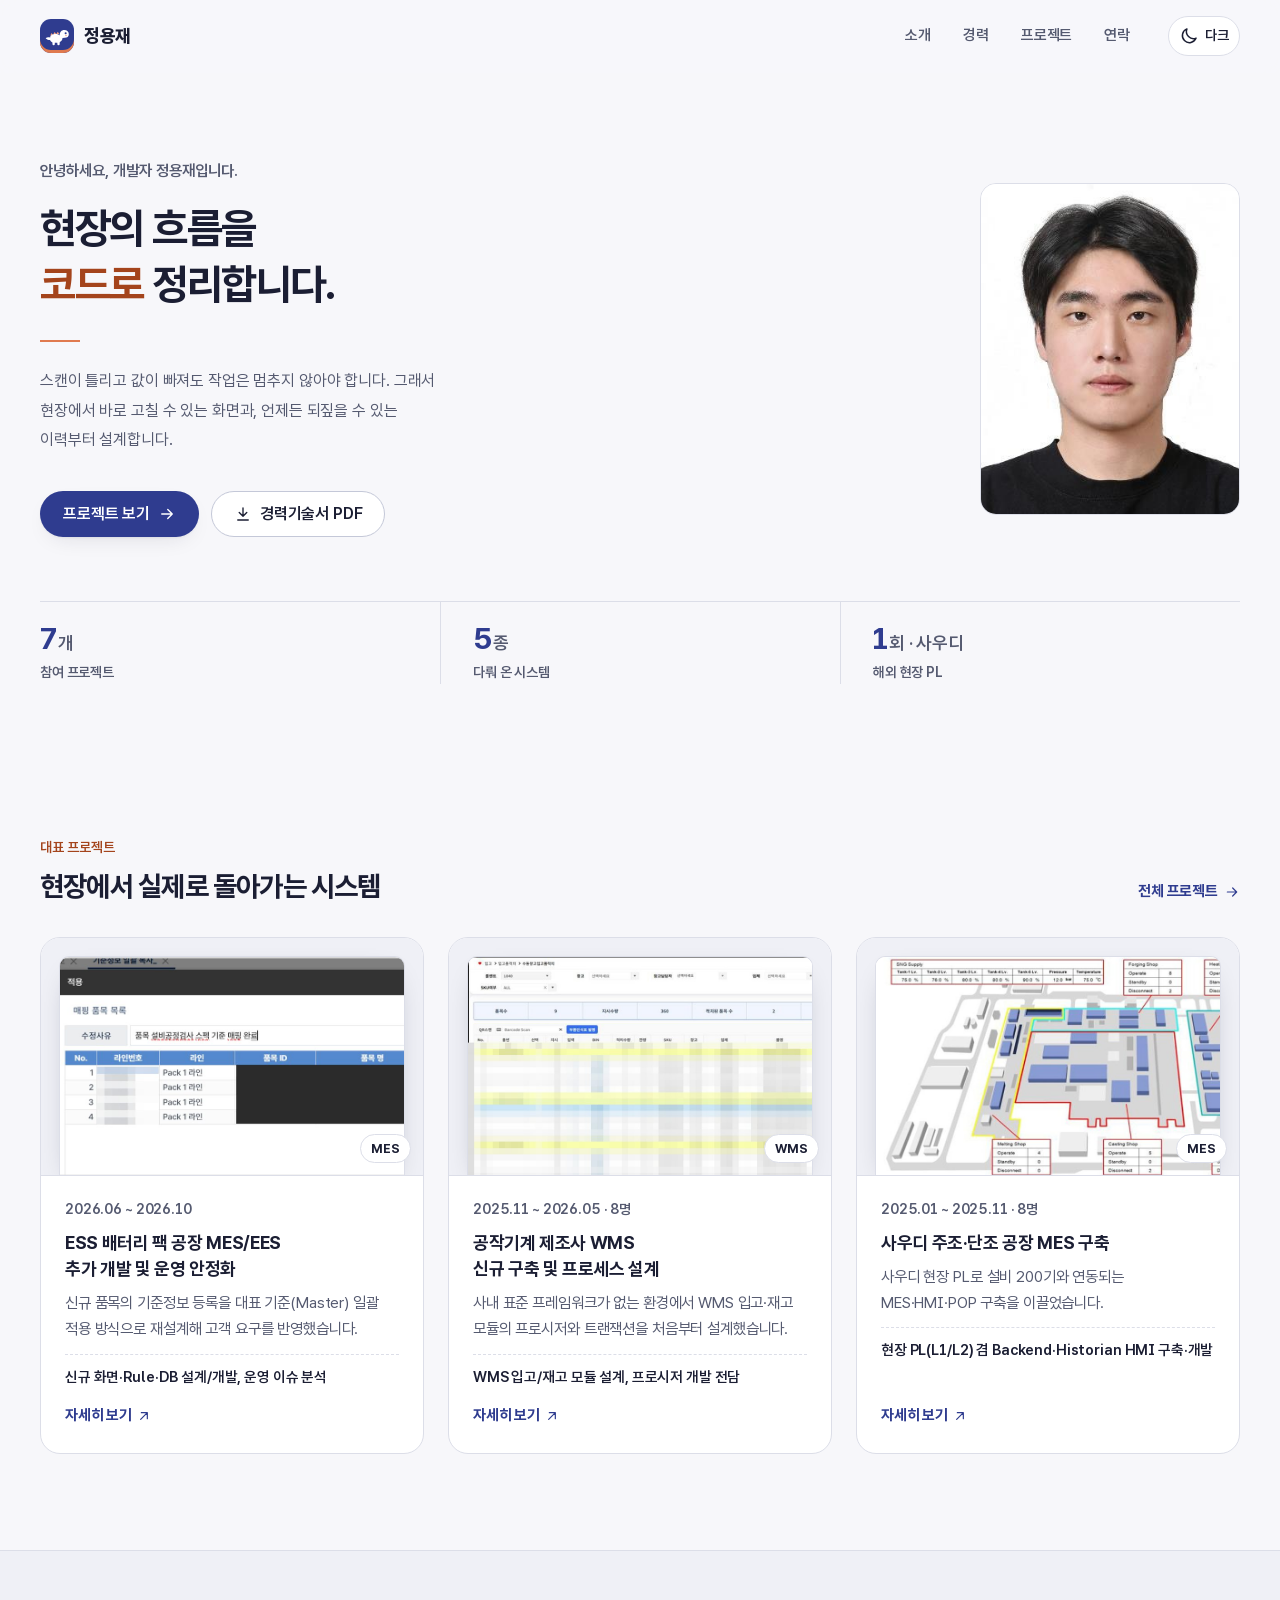
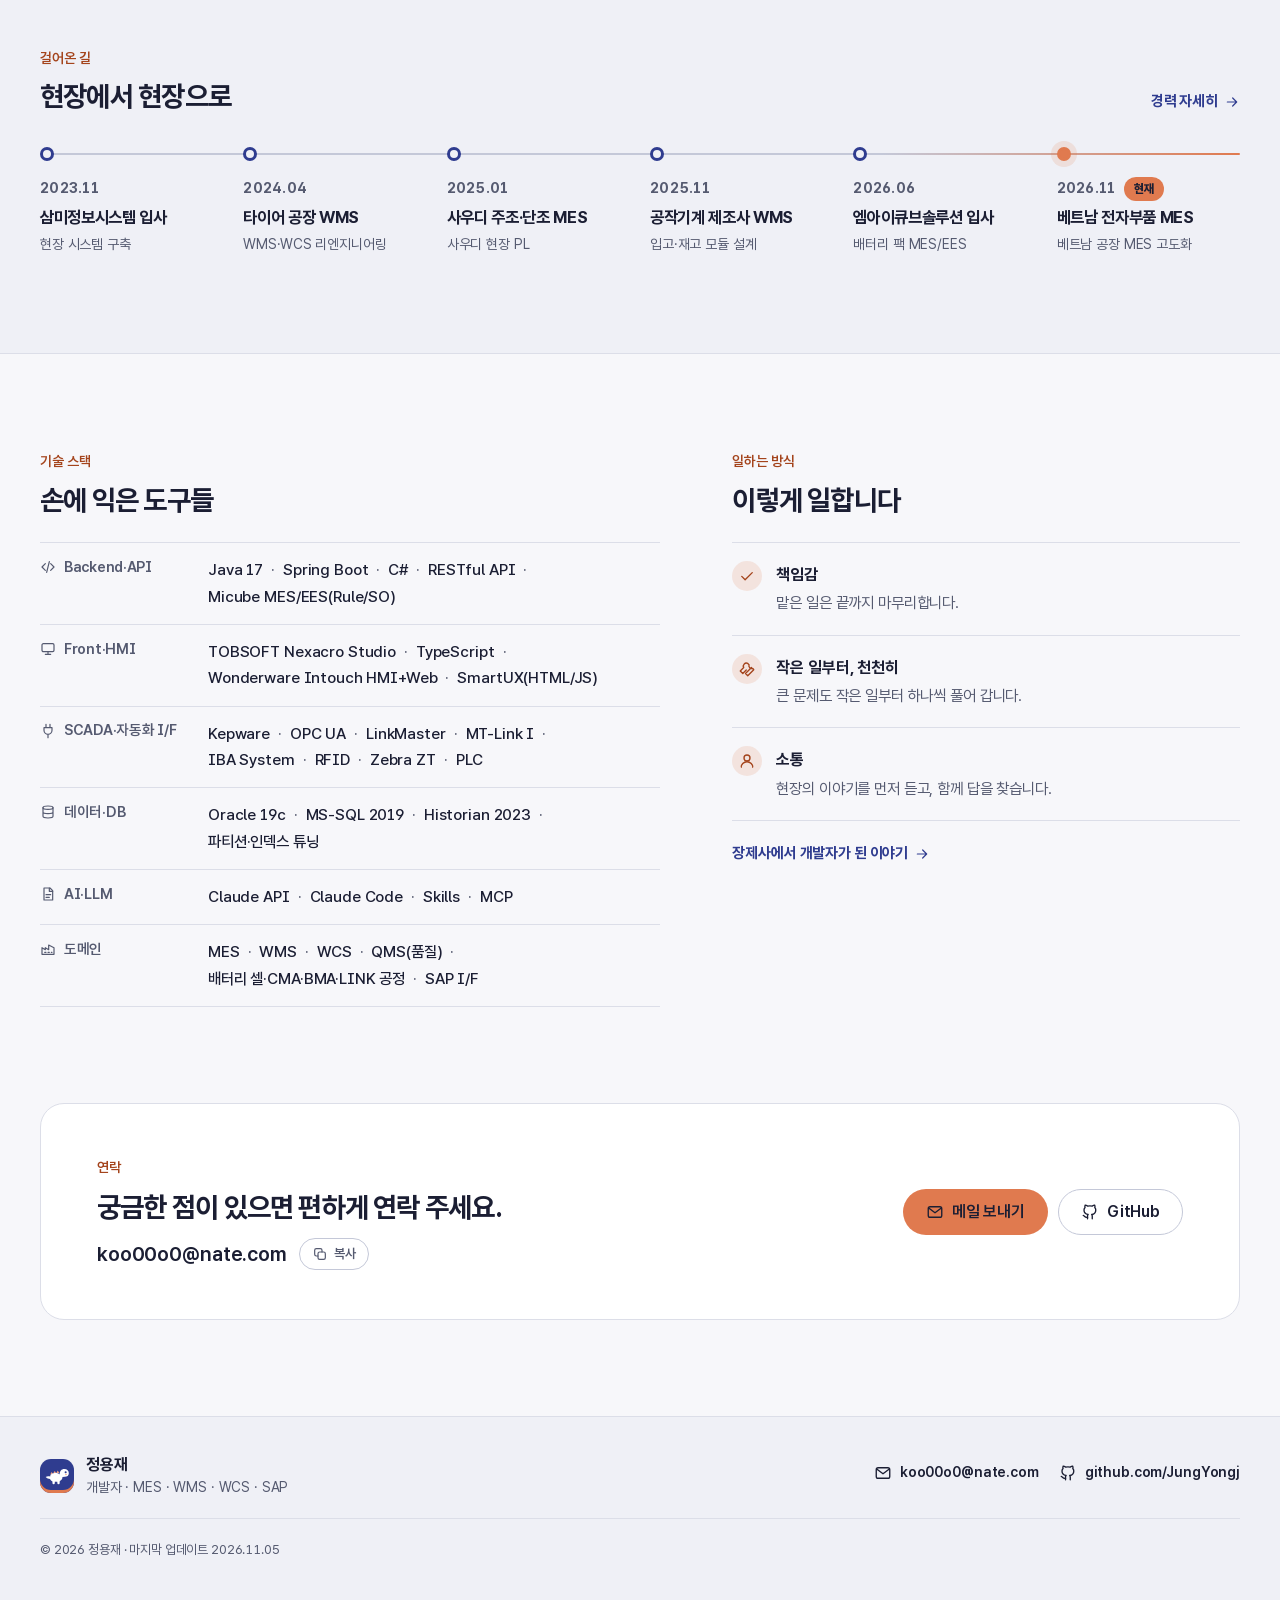
==== commit 1536d48e: "[feat] 머리말 표시를 아기공룡으로 변경 - 머리말·바닥글의 「정」 글자 칸을 남색 칸 안 하얀 아기공룡으로 교체 - 브라우저 탭 아이콘도 같은 공룡 그림으로 변경 - 지난 빌" ====
--- a/index.html
+++ b/index.html
@@ -12,9 +12,9 @@
     <meta name="theme-color" content="#2F3C8F"><meta name="robots" content="noindex, nofollow"><script src="js/theme.h8z3tpxftx.js"></script>
     
     <link rel="stylesheet" href="css/tokens.ky7bestf1s.css" />
-    <link rel="stylesheet" href="app.3hp2fxd6sq.css" />
+    <link rel="stylesheet" href="app.iovezvow05.css" />
     <link rel="stylesheet" href="Portfolio.Web.n6bfeco9po.styles.css" />
-    <link rel="icon" href="favicon.x7kgtxlohv.svg" type="image/svg&#x2B;xml" />
+    <link rel="icon" href="favicon.pjfcrfaqp0.svg" type="image/svg&#x2B;xml" />
     <title>정용재 · 개발자 포트폴리오</title><meta name="description" content="제조 현장의 흐름을 시스템으로 옮기는 개발자 정용재의 포트폴리오 · MES · WMS · WCS · SAP 연동"></head>
 
 <body><div class="intro" aria-hidden="true" b-naqy9it6a0><div class="intro-glow" b-naqy9it6a0></div>
@@ -33,7 +33,12 @@
             <circle class="dino-cheek" cx="33.8" cy="13" r="1.25" b-naqy9it6a0></circle>
             <path class="dino-arm" d="M26.2 17.6 q2 .5 2.6 2.3" b-naqy9it6a0></path></g></svg></span></span></div></div>
 
-<a class="skip-link" href="#main" b-naqy9it6a0>본문으로 건너뛰기</a><header class="site-header"><div class="container header-inner"><a class="brand" href="index.html" aria-label="정용재 홈"><span class="brand-mark" aria-hidden="true">정</span>
+<a class="skip-link" href="#main" b-naqy9it6a0>본문으로 건너뛰기</a><header class="site-header"><div class="container header-inner"><a class="brand" href="index.html" aria-label="정용재 홈"><span class="brand-mark" aria-hidden="true"><svg viewBox="0 0 40 29" width="26" height="19" focusable="false"><rect class="bm-skin" x="13" y="21.5" width="3.6" height="6.5" rx="1.8"></rect>
+        <rect class="bm-skin" x="20.5" y="21.5" width="3.6" height="6.5" rx="1.8"></rect>
+        <path class="bm-spike" d="M9.5 13 l2.3-3.8 l2.3 3.8z M14.2 11.2 l2.3-3.8 l2.3 3.8z M18.9 10.8 l2.3-3.8 l2.3 3.8z"></path>
+        <path class="bm-skin" d="M2.5 17 C4.5 15.4 7.5 15.6 9.6 16.2 C9.4 12.4 13 10.6 18 10.6 C21 10.6 22.9 11.5 24 12.8 C24.2 8 26.8 4.6 31.2 4.6 C35.6 4.6 38.2 7.6 38.2 11.1 C38.2 14.6 35.6 16.6 32.2 16.6 L28.4 16.8 C28.6 21.4 24.4 24.2 18.2 24.2 C12.4 24.2 9.8 21.8 9.3 19.8 C7.1 19.8 4.3 19.1 2.5 17 Z"></path>
+        <circle class="bm-eye" cx="33.3" cy="9.5" r="1.6"></circle>
+        <circle class="bm-spike" cx="33.8" cy="13" r="1.25"></circle></svg></span>
             <span class="brand-name">정용재</span></a>
 
         <nav class="site-nav" id="site-nav" aria-label="주 메뉴" data-nav><ul><li><a href="about.html">소개</a></li><li><a href="career.html">경력</a></li><li><a href="projects.html">프로젝트</a></li><li><a href="contact.html">연락</a></li></ul></nav>
@@ -155,7 +160,12 @@
             <a class="btn btn-ghost" href="https://github.com/JungYongj" rel="noopener" target="_blank"><svg class="icon " width="18" height="18" viewBox="0 0 24 24" fill="none" stroke="currentColor" stroke-width="1.8" stroke-linecap="round" stroke-linejoin="round" aria-hidden="true" focusable="false"><path d="M9 19c-4 1.2-4-2-6-2.5M15 21v-3.4a3 3 0 0 0-.8-2.3c2.7-.3 5.5-1.3 5.5-6a4.6 4.6 0 0 0-1.3-3.2 4.3 4.3 0 0 0-.1-3.2s-1-.3-3.4 1.3a11.6 11.6 0 0 0-6 0C6.5 2.6 5.5 2.9 5.5 2.9a4.3 4.3 0 0 0-.1 3.2A4.6 4.6 0 0 0 4 9.3c0 4.6 2.8 5.6 5.5 6a3 3 0 0 0-.8 2.3V21"></path></svg> GitHub
             </a></div></div></section></main>
 
-<footer class="site-footer"><div class="container footer-inner"><div class="footer-id"><span class="brand-mark" aria-hidden="true">정</span>
+<footer class="site-footer"><div class="container footer-inner"><div class="footer-id"><span class="brand-mark" aria-hidden="true"><svg viewBox="0 0 40 29" width="26" height="19" focusable="false"><rect class="bm-skin" x="13" y="21.5" width="3.6" height="6.5" rx="1.8"></rect>
+        <rect class="bm-skin" x="20.5" y="21.5" width="3.6" height="6.5" rx="1.8"></rect>
+        <path class="bm-spike" d="M9.5 13 l2.3-3.8 l2.3 3.8z M14.2 11.2 l2.3-3.8 l2.3 3.8z M18.9 10.8 l2.3-3.8 l2.3 3.8z"></path>
+        <path class="bm-skin" d="M2.5 17 C4.5 15.4 7.5 15.6 9.6 16.2 C9.4 12.4 13 10.6 18 10.6 C21 10.6 22.9 11.5 24 12.8 C24.2 8 26.8 4.6 31.2 4.6 C35.6 4.6 38.2 7.6 38.2 11.1 C38.2 14.6 35.6 16.6 32.2 16.6 L28.4 16.8 C28.6 21.4 24.4 24.2 18.2 24.2 C12.4 24.2 9.8 21.8 9.3 19.8 C7.1 19.8 4.3 19.1 2.5 17 Z"></path>
+        <circle class="bm-eye" cx="33.3" cy="9.5" r="1.6"></circle>
+        <circle class="bm-spike" cx="33.8" cy="13" r="1.25"></circle></svg></span>
             <div><strong>정용재</strong>
                 <span class="muted">개발자 · MES · WMS · WCS · SAP</span></div></div>
         <ul class="footer-links"><li><a href="mailto:koo00o0@nate.com"><svg class="icon " width="18" height="18" viewBox="0 0 24 24" fill="none" stroke="currentColor" stroke-width="1.8" stroke-linecap="round" stroke-linejoin="round" aria-hidden="true" focusable="false"><rect x="3" y="5" width="18" height="14" rx="2.5"></rect>
--- a/app.iovezvow05.css
+++ b/app.iovezvow05.css
@@ -0,0 +1,2066 @@
+/* ==========================================================================
+   기본
+   ========================================================================== */
+*, *::before, *::after { box-sizing: border-box; }
+
+html {
+    -webkit-text-size-adjust: 100%;
+    text-size-adjust: 100%;
+    scroll-padding-top: calc(var(--header-h) + 16px);
+}
+
+body {
+    margin: 0;
+    min-height: 100vh;
+    display: flex;
+    flex-direction: column;
+    background: var(--bg);
+    color: var(--text);
+    font-family: var(--font-sans);
+    font-size: var(--fs-body);
+    line-height: var(--lh-body);
+    font-feature-settings: "ss06";
+    word-break: keep-all;
+    overflow-wrap: break-word;
+    -webkit-font-smoothing: antialiased;
+    -moz-osx-font-smoothing: grayscale;
+    text-rendering: optimizeLegibility;
+    transition: background-color 240ms ease, color 240ms ease;
+}
+
+main { flex: 1; outline: none; }
+
+h1, h2, h3, h4 {
+    margin: 0;
+    line-height: 1.3;
+    letter-spacing: -0.02em;
+    font-weight: 800;
+    text-wrap: balance;
+}
+h1 { font-size: var(--fs-h1); }
+h2 { font-size: var(--fs-h2); }
+h3 { font-size: var(--fs-h3); font-weight: 700; }
+p { margin: 0; text-wrap: pretty; }
+ul, ol { margin: 0; padding: 0; list-style: none; }
+img, svg { display: block; max-width: 100%; }
+a { color: var(--primary); text-decoration: none; }
+time, .tabular { font-variant-numeric: tabular-nums; }
+
+.muted { color: var(--muted); }
+.nowrap { white-space: nowrap; }
+.flip { transform: scaleX(-1); }
+.icon { flex: none; }
+
+:focus-visible {
+    outline: 3px solid var(--primary);
+    outline-offset: 3px;
+    border-radius: 6px;
+}
+
+::selection { background: var(--accent-soft); color: var(--text); }
+
+.container {
+    width: 100%;
+    max-width: calc(var(--page-max) + var(--gutter) * 2);
+    margin-inline: auto;
+    padding-inline: var(--gutter);
+}
+
+.skip-link {
+    position: absolute;
+    left: 16px;
+    top: -60px;
+    z-index: 100;
+    padding: 10px 16px;
+    border-radius: 10px;
+    background: var(--primary);
+    color: var(--on-primary);
+    font-weight: 700;
+}
+.skip-link:focus { top: 12px; }
+
+.draft-notice {
+    padding: 6px var(--gutter);
+    text-align: center;
+    font-size: 13px;
+    font-weight: 600;
+    color: var(--accent-ink);
+    background: var(--accent-soft);
+    border-bottom: 1px solid var(--border);
+}
+
+/* ==========================================================================
+   버튼
+   ========================================================================== */
+.btn {
+    display: inline-flex;
+    align-items: center;
+    justify-content: center;
+    gap: 8px;
+    min-height: 48px;
+    padding: 0 22px;
+    border-radius: 999px;
+    border: 1.5px solid transparent;
+    font: inherit;
+    font-size: 16px;
+    font-weight: 700;
+    line-height: 1;
+    letter-spacing: -0.01em;
+    cursor: pointer;
+    white-space: nowrap;
+    transition: transform var(--dur) var(--ease), box-shadow var(--dur) var(--ease),
+                background-color var(--dur) ease, border-color var(--dur) ease, color var(--dur) ease;
+}
+.btn:hover { transform: translateY(-1px); }
+.btn:active { transform: translateY(0); }
+
+.btn-primary { background: var(--primary); color: var(--on-primary); box-shadow: var(--shadow-md); }
+.btn-primary:hover { box-shadow: var(--shadow-lg); }
+.btn-primary .icon { transition: transform var(--dur) var(--ease); }
+.btn-primary:hover .icon { transform: translateX(3px); }
+
+.btn-ghost { background: var(--surface); color: var(--text); border-color: var(--border-strong); }
+.btn-ghost:hover { border-color: var(--primary); color: var(--primary); }
+
+.btn-accent { background: var(--accent); color: var(--on-accent); }
+.btn-accent:hover { box-shadow: 0 10px 24px -12px rgba(224, 122, 79, 0.7); }
+
+.icon-button {
+    display: inline-flex;
+    align-items: center;
+    gap: 6px;
+    height: 40px;
+    min-width: 40px;
+    padding: 0 10px;
+    border: 1px solid var(--border);
+    border-radius: 999px;
+    background: var(--surface);
+    color: var(--text);
+    font: inherit;
+    font-size: 14px;
+    font-weight: 600;
+    cursor: pointer;
+    transition: border-color var(--dur) ease, color var(--dur) ease, background-color var(--dur) ease;
+}
+.icon-button:hover { border-color: var(--primary); color: var(--primary); }
+
+/* 테마 아이콘: 지금 테마의 반대(바꿀 대상)를 보여 준다 */
+.show-dark { display: none; }
+[data-theme="dark"] .show-dark { display: block; }
+[data-theme="dark"] .show-light { display: none; }
+
+/* ==========================================================================
+   헤더
+   ========================================================================== */
+.site-header {
+    position: sticky;
+    top: 0;
+    z-index: 50;
+    background: var(--header-bg);
+    -webkit-backdrop-filter: saturate(160%) blur(14px);
+    backdrop-filter: saturate(160%) blur(14px);
+    border-bottom: 1px solid transparent;
+    transition: border-color 200ms ease, background-color 240ms ease;
+}
+.site-header.is-scrolled { border-bottom-color: var(--border); }
+
+.header-inner {
+    display: flex;
+    align-items: center;
+    gap: 24px;
+    height: var(--header-h);
+}
+
+.brand {
+    display: inline-flex;
+    align-items: center;
+    gap: 10px;
+    color: var(--text);
+    font-weight: 800;
+    font-size: 18px;
+    letter-spacing: -0.02em;
+}
+.brand-mark {
+    display: inline-grid;
+    place-items: center;
+    width: 34px;
+    height: 34px;
+    border-radius: 11px;
+    background: var(--primary);
+    color: var(--on-primary);
+    font-size: 16px;
+    font-weight: 800;
+    box-shadow: inset 0 -3px 0 var(--accent);
+}
+
+.site-nav { margin-left: auto; }
+.site-nav ul { display: flex; gap: 4px; }
+.site-nav a {
+    position: relative;
+    display: block;
+    padding: 8px 14px;
+    border-radius: 999px;
+    color: var(--muted);
+    font-weight: 600;
+    font-size: 15px;
+    transition: color var(--dur) ease, background-color var(--dur) ease;
+}
+.site-nav a:hover { color: var(--text); background: var(--primary-soft); }
+.site-nav a.is-active { color: var(--text); }
+.site-nav a.is-active::after {
+    content: "";
+    position: absolute;
+    left: 14px;
+    right: 14px;
+    bottom: 3px;
+    height: 2px;
+    border-radius: 2px;
+    background: var(--accent);
+}
+
+.header-actions { display: flex; align-items: center; gap: 8px; }
+.menu-button { display: none; }
+.menu-button .when-open { display: none; }
+.menu-button[aria-expanded="true"] .when-open { display: block; }
+.menu-button[aria-expanded="true"] .when-closed { display: none; }
+
+@media (max-width: 767px) {
+    .header-inner { gap: 12px; }
+    .theme-label { display: none; }
+    .menu-button { display: inline-flex; justify-content: center; padding: 0; width: 40px; }
+    .header-actions { margin-left: auto; }
+
+    .site-nav {
+        position: absolute;
+        top: 100%; left: 0; right: 0;
+        margin: 0;
+        padding: 8px var(--gutter) 20px;
+        background: var(--surface);
+        border-bottom: 1px solid var(--border);
+        box-shadow: var(--shadow-lg);
+        visibility: hidden;
+        opacity: 0;
+        transform: translateY(-8px);
+        transition: opacity 160ms ease, transform 160ms var(--ease), visibility 0s linear 160ms;
+    }
+    .site-nav[data-open="true"] {
+        visibility: visible;
+        opacity: 1;
+        transform: none;
+        transition: opacity 160ms ease, transform 160ms var(--ease);
+    }
+    .site-nav ul { flex-direction: column; gap: 2px; }
+    .site-nav a {
+        padding: 14px 12px;
+        border-radius: 12px;
+        font-size: 18px;
+        color: var(--text);
+    }
+    .site-nav a.is-active { background: var(--primary-soft); }
+    .site-nav a.is-active::after { left: 0; right: auto; top: 14px; bottom: 14px; width: 3px; height: auto; }
+}
+
+/* ==========================================================================
+   히어로
+   ========================================================================== */
+.hero {
+    position: relative;
+    overflow: hidden;
+    isolation: isolate;
+    padding: 56px 0 72px;
+}
+.hero-glow {
+    position: absolute;
+    z-index: -1;
+    top: -260px;
+    left: -220px;
+    width: 900px;
+    height: 900px;
+    background: var(--glow);
+    pointer-events: none;
+}
+.hero-inner {
+    display: grid;
+    gap: 48px;
+    align-items: center;
+}
+.hero-copy { display: grid; gap: 24px; justify-items: start; }
+
+.eyebrow {
+    display: inline-flex;
+    align-items: center;
+    gap: 10px;
+    padding: 6px 14px 6px 12px;
+    border-radius: 999px;
+    border: 1px solid var(--border);
+    background: var(--surface);
+    color: var(--muted);
+    font-size: var(--fs-small);
+    font-weight: 600;
+    letter-spacing: 0.01em;
+}
+.eyebrow-dot {
+    width: 8px;
+    height: 8px;
+    border-radius: 50%;
+    background: var(--accent);
+    box-shadow: 0 0 0 4px var(--accent-soft);
+}
+
+.hero-title {
+    font-size: var(--fs-hero);
+    line-height: 1.24;
+    letter-spacing: -0.035em;
+    font-weight: 800;
+}
+.hero-hello {
+    display: block;
+    margin-bottom: 10px;
+    font-size: 0.42em;
+    font-weight: 600;
+    letter-spacing: -0.01em;
+    color: var(--muted);
+}
+.ink-accent {
+    color: var(--accent-ink);
+    background: linear-gradient(transparent 68%, var(--accent-soft) 68%, var(--accent-soft) 92%, transparent 92%);
+    padding: 0 0.04em;
+}
+.br-wide { display: none; }
+
+.hero-lead {
+    max-width: 34em;
+    font-size: 17px;
+    line-height: 1.75;
+    color: var(--muted);
+}
+.hero-actions { display: flex; flex-wrap: wrap; gap: 12px; }
+
+.hero-visual {
+    position: relative;
+    justify-self: center;
+    width: 232px;
+    aspect-ratio: 1;
+}
+.photo-ring {
+    position: absolute;
+    inset: 0;
+    border-radius: 50%;
+    padding: 6px;
+    background: conic-gradient(from 210deg, var(--accent), #F4C2A0, var(--accent), var(--accent-ink), var(--accent));
+    box-shadow: var(--shadow-lg);
+}
+.photo-frame {
+    position: relative;
+    display: grid;
+    place-items: center;
+    align-content: center;
+    gap: 6px;
+    width: 100%;
+    height: 100%;
+    border-radius: 50%;
+    border: 6px solid var(--bg);
+    background:
+        radial-gradient(circle at 30% 25%, var(--primary-soft), transparent 60%),
+        var(--surface);
+    color: var(--muted);
+    overflow: hidden;
+}
+.photo-placeholder { opacity: 0.55; }
+.photo-caption { font-size: 13px; font-weight: 600; letter-spacing: 0.02em; }
+
+.orbit-chip {
+    position: absolute;
+    display: inline-flex;
+    align-items: center;
+    gap: 6px;
+    padding: 7px 12px;
+    border-radius: 999px;
+    background: var(--surface);
+    border: 1px solid var(--border);
+    box-shadow: var(--shadow-md);
+    color: var(--text);
+    font-size: 13px;
+    font-weight: 700;
+    white-space: nowrap;
+    animation: float 6s ease-in-out infinite;
+}
+.orbit-chip .icon { color: var(--primary); }
+.chip-a { top: 6%; left: -18%; }
+.chip-b { top: 46%; right: -22%; animation-delay: -2s; }
+.chip-c { bottom: 2%; left: -6%; animation-delay: -4s; }
+
+@keyframes float {
+    0%, 100% { transform: translateY(0); }
+    50% { transform: translateY(-6px); }
+}
+
+@media (min-width: 768px) {
+    .hero { padding: 88px 0 104px; }
+    .hero-lead { font-size: 18px; }
+    .hero-visual { width: 300px; }
+}
+
+@media (min-width: 1024px) {
+    .hero { padding: 104px 0 120px; }
+    .hero-inner { grid-template-columns: minmax(0, 1.35fr) minmax(0, 0.65fr); gap: 64px; }
+    .hero-visual { width: 340px; justify-self: end; margin-right: 40px; }
+    .br-wide { display: inline; }
+}
+
+@media (max-width: 1023px) {
+    .hero-visual { order: -1; }
+}
+
+/* ==========================================================================
+   숫자 띠
+   ========================================================================== */
+.stats-wrap { margin-top: -40px; position: relative; z-index: 1; }
+.stats {
+    display: grid;
+    grid-template-columns: repeat(3, minmax(0, 1fr));
+    margin: 0;
+    border-radius: var(--radius);
+    background: var(--surface);
+    border: 1px solid var(--card-border);
+    box-shadow: var(--shadow-md);
+}
+.stat {
+    display: grid;
+    gap: 4px;
+    padding: 20px 16px;
+    text-align: center;
+}
+.stat + .stat { border-left: 1px solid var(--border); }
+.stat dt { font-size: 13px; font-weight: 600; color: var(--muted); }
+.stat dd { margin: 0; display: flex; justify-content: center; align-items: baseline; gap: 2px; }
+.stat-value {
+    font-size: 30px;
+    font-weight: 800;
+    letter-spacing: -0.03em;
+    color: var(--primary);
+    line-height: 1.1;
+}
+.stat-unit { font-size: 15px; font-weight: 700; color: var(--muted); }
+
+@media (min-width: 768px) {
+    .stat { padding: 28px 24px; }
+    .stat dt { font-size: var(--fs-small); }
+    .stat-value { font-size: 40px; }
+    .stat-unit { font-size: 18px; }
+}
+
+/* ==========================================================================
+   섹션 공통
+   ========================================================================== */
+.section { padding-block: 64px; }
+@media (min-width: 768px) { .section { padding-block: 96px; } }
+
+.section-head {
+    display: grid;
+    grid-template-columns: 1fr auto;
+    align-items: end;
+    gap: 8px 24px;
+    margin-bottom: 32px;
+}
+.section-head > :not(.link-more) { grid-column: 1; }
+.section-head.compact { margin-bottom: 24px; grid-template-columns: 1fr; }
+.section-kicker {
+    font-size: 13px;
+    font-weight: 800;
+    letter-spacing: 0.08em;
+    color: var(--accent-ink);
+    text-transform: uppercase;
+}
+.link-more {
+    grid-column: 2;
+    grid-row: 1 / span 2;
+    align-self: end;
+    display: inline-flex;
+    align-items: center;
+    gap: 6px;
+    font-weight: 700;
+    font-size: 15px;
+    white-space: nowrap;
+}
+.link-more .icon { transition: transform var(--dur) var(--ease); }
+.link-more:hover .icon { transform: translateX(3px); }
+.link-more.under { margin-top: 20px; }
+
+@media (max-width: 639px) {
+    .section-head { grid-template-columns: 1fr; }
+    .section-head .link-more { grid-column: 1; grid-row: auto; margin-top: 4px; }
+}
+
+/* ==========================================================================
+   대표 프로젝트 카드
+   ========================================================================== */
+.project-grid { display: grid; gap: 20px; }
+
+.project-card {
+    display: grid;
+    height: 100%;
+    overflow: hidden;
+    border-radius: var(--radius);
+    background: var(--surface);
+    border: 1px solid var(--card-border);
+    box-shadow: var(--shadow-sm);
+    color: var(--text);
+    transition: transform 200ms var(--ease), box-shadow 200ms var(--ease), border-color 200ms ease;
+}
+.project-card:hover {
+    transform: translateY(-4px);
+    box-shadow: var(--shadow-lg);
+    border-color: var(--border-strong);
+}
+.project-card:focus-visible { border-radius: var(--radius); }
+
+.project-cover {
+    position: relative;
+    display: grid;
+    place-items: center;
+    aspect-ratio: 16 / 9;
+    overflow: hidden;
+    color: rgba(255, 255, 255, 0.92);
+}
+.cover-grid {
+    position: absolute;
+    inset: 0;
+    background-image:
+        linear-gradient(rgba(255, 255, 255, 0.09) 1px, transparent 1px),
+        linear-gradient(90deg, rgba(255, 255, 255, 0.09) 1px, transparent 1px);
+    background-size: 28px 28px;
+    -webkit-mask-image: radial-gradient(ellipse at 70% 30%, #000 10%, transparent 75%);
+    mask-image: radial-gradient(ellipse at 70% 30%, #000 10%, transparent 75%);
+}
+.cover-icon {
+    position: relative;
+    filter: drop-shadow(0 8px 18px rgba(0, 0, 0, 0.18));
+    transition: transform 300ms var(--ease);
+}
+.project-card:hover .cover-icon { transform: scale(1.06) rotate(-3deg); }
+.cover-indigo { background: linear-gradient(135deg, #26307A 0%, #3E4DB0 60%, #6170D6 100%); }
+.cover-peach  { background: linear-gradient(135deg, #C8603A 0%, #E07A4F 55%, #F2A27F 100%); color: rgba(27, 30, 51, 0.88); }
+.cover-peach .cover-grid {
+    background-image:
+        linear-gradient(rgba(27, 30, 51, 0.08) 1px, transparent 1px),
+        linear-gradient(90deg, rgba(27, 30, 51, 0.08) 1px, transparent 1px);
+}
+.cover-slate  { background: linear-gradient(135deg, #273248 0%, #3C4A63 55%, #5B6B89 100%); }
+
+.project-body {
+    display: grid;
+    align-content: start;
+    gap: 10px;
+    padding: 22px 24px 24px;
+}
+.badges { display: flex; flex-wrap: wrap; gap: 6px; }
+.badge {
+    display: inline-flex;
+    align-items: center;
+    padding: 3px 10px;
+    border-radius: 999px;
+    background: var(--primary-soft);
+    color: var(--primary);
+    font-size: 12.5px;
+    font-weight: 700;
+    letter-spacing: 0.01em;
+}
+.badge + .badge { background: transparent; border: 1px solid var(--border); color: var(--muted); }
+.project-body h3 { margin-top: 4px; }
+.project-period { font-size: var(--fs-small); color: var(--muted); font-weight: 600; }
+.project-summary { color: var(--muted); font-size: 15.5px; line-height: 1.65; }
+.project-go {
+    display: inline-flex;
+    align-items: center;
+    gap: 4px;
+    margin-top: 6px;
+    color: var(--primary);
+    font-weight: 700;
+    font-size: 15px;
+}
+.project-go .icon { transition: transform var(--dur) var(--ease); }
+.project-card:hover .project-go .icon { transform: translate(2px, -2px); }
+
+/* 태블릿: 가로형 카드 한 줄씩 */
+@media (min-width: 640px) and (max-width: 1023px) {
+    .project-card { grid-template-columns: minmax(0, 0.9fr) minmax(0, 1.1fr); }
+    .project-cover { aspect-ratio: auto; min-height: 220px; }
+    .project-body { align-content: center; }
+}
+@media (min-width: 1024px) {
+    .project-grid { grid-template-columns: repeat(3, minmax(0, 1fr)); gap: 24px; }
+    .project-card { grid-template-rows: auto 1fr; }
+}
+
+/* ==========================================================================
+   타임라인
+   ========================================================================== */
+.section-band {
+    background: var(--surface-2);
+    border-block: 1px solid var(--border);
+}
+
+.timeline {
+    position: relative;
+    display: grid;
+    gap: 0;
+    padding-left: 28px;
+}
+.timeline::before {
+    content: "";
+    position: absolute;
+    left: 6px;
+    top: 10px;
+    bottom: 10px;
+    width: 2px;
+    border-radius: 2px;
+    background: linear-gradient(var(--border-strong), var(--border-strong) 70%, var(--accent));
+}
+.timeline-item {
+    position: relative;
+    display: grid;
+    gap: 2px;
+    justify-items: start;
+    padding: 0 0 28px;
+}
+.timeline-item:last-child { padding-bottom: 0; }
+.timeline-dot {
+    position: absolute;
+    left: -28px;
+    top: 6px;
+    width: 14px;
+    height: 14px;
+    border-radius: 50%;
+    background: var(--surface-2);
+    border: 3px solid var(--primary);
+}
+.is-current .timeline-dot {
+    background: var(--accent);
+    border-color: var(--accent);
+    box-shadow: 0 0 0 6px var(--accent-soft);
+}
+.timeline-date { font-size: var(--fs-small); font-weight: 700; color: var(--muted); letter-spacing: 0.02em; }
+.timeline-title { font-size: 18px; font-weight: 800; letter-spacing: -0.02em; }
+.timeline-desc { font-size: 15px; color: var(--muted); }
+.pill-now {
+    margin-top: 6px;
+    padding: 2px 10px;
+    border-radius: 999px;
+    background: var(--accent);
+    color: var(--on-accent);
+    font-size: 12px;
+    font-weight: 800;
+}
+
+@media (min-width: 768px) {
+    .timeline {
+        grid-template-columns: repeat(4, minmax(0, 1fr));
+        gap: 24px;
+        padding: 30px 0 0;
+    }
+    .timeline::before {
+        left: 7px;
+        right: 0;
+        top: 6px;
+        bottom: auto;
+        width: auto;
+        height: 2px;
+        background: linear-gradient(90deg, var(--border-strong), var(--border-strong) 70%, var(--accent));
+    }
+    .timeline-item { padding: 0; }
+    .timeline-dot { left: 0; top: -30px; }
+}
+
+/* ==========================================================================
+   기술 스택 + 최근 기록
+   ========================================================================== */
+.split { display: grid; gap: 64px; }
+@media (min-width: 1024px) {
+    .split { grid-template-columns: minmax(0, 1.1fr) minmax(0, 0.9fr); gap: 72px; }
+}
+
+.skill-groups { display: grid; gap: 16px; }
+@media (min-width: 640px) { .skill-groups { grid-template-columns: repeat(2, minmax(0, 1fr)); } }
+
+.skill-group {
+    padding: 20px;
+    border-radius: var(--radius);
+    background: var(--surface);
+    border: 1px solid var(--card-border);
+    box-shadow: var(--shadow-sm);
+}
+.skill-group h3 {
+    display: flex;
+    align-items: center;
+    gap: 8px;
+    margin-bottom: 14px;
+    font-size: 16px;
+}
+.skill-group h3 .icon { color: var(--primary); }
+.chips { display: flex; flex-wrap: wrap; gap: 6px; }
+.chips li {
+    padding: 4px 11px;
+    border-radius: 8px;
+    background: var(--surface-2);
+    border: 1px solid var(--border);
+    font-size: 14px;
+    font-weight: 600;
+    color: var(--text);
+}
+
+.note-list {
+    border-radius: var(--radius);
+    background: var(--surface);
+    border: 1px solid var(--card-border);
+    box-shadow: var(--shadow-sm);
+    overflow: hidden;
+}
+.note-list li + li { border-top: 1px solid var(--border); }
+.note-item {
+    display: flex;
+    align-items: center;
+    gap: 14px;
+    padding: 18px 20px;
+    color: var(--text);
+    transition: background-color var(--dur) ease;
+}
+.note-item:hover { background: var(--primary-soft); }
+.note-item:focus-visible { outline-offset: -3px; border-radius: 0; }
+.note-icon {
+    display: grid;
+    place-items: center;
+    flex: none;
+    width: 40px;
+    height: 40px;
+    border-radius: 12px;
+    background: var(--primary-soft);
+    color: var(--primary);
+}
+.note-text { display: grid; gap: 2px; min-width: 0; flex: 1; }
+.note-text strong { font-size: 16px; font-weight: 700; line-height: 1.45; }
+.note-meta { font-size: 13.5px; color: var(--muted); font-weight: 500; }
+.note-arrow { color: var(--muted); transition: transform var(--dur) var(--ease), color var(--dur) ease; }
+.note-item:hover .note-arrow { transform: translateX(3px); color: var(--primary); }
+
+/* ==========================================================================
+   연락 카드
+   ========================================================================== */
+.contact-card {
+    position: relative;
+    display: grid;
+    gap: 24px;
+    align-items: center;
+    overflow: hidden;
+    isolation: isolate;
+    padding: 36px 28px;
+    border-radius: 24px;
+    background: linear-gradient(135deg, #26307A 0%, #2F3C8F 50%, #4251B4 100%);
+    color: #FFFFFF;
+}
+.contact-card::after {
+    content: "";
+    position: absolute;
+    z-index: -1;
+    right: -120px;
+    top: -160px;
+    width: 420px;
+    height: 420px;
+    border-radius: 50%;
+    background: radial-gradient(closest-side, rgba(244, 164, 131, 0.35), transparent);
+}
+.contact-card .section-kicker { color: #F7B899; }
+.contact-card h2 { margin-top: 8px; }
+.contact-card .muted { margin-top: 8px; color: rgba(255, 255, 255, 0.82); }
+.contact-card .btn-accent { justify-self: start; background: #F4A483; color: #1B1E33; }
+
+[data-theme="dark"] .contact-card {
+    background: var(--surface);
+    border: 1px solid var(--border);
+}
+[data-theme="dark"] .contact-card::after { background: radial-gradient(closest-side, rgba(255, 196, 110, 0.16), transparent); }
+
+@media (min-width: 768px) {
+    .contact-card { grid-template-columns: 1fr auto; padding: 48px 56px; }
+    .contact-card .btn-accent { justify-self: end; }
+}
+
+/* ==========================================================================
+   푸터
+   ========================================================================== */
+.site-footer {
+    border-top: 1px solid var(--border);
+    background: var(--surface-2);
+    padding: 36px 0 40px;
+    font-size: var(--fs-small);
+}
+.footer-inner { display: grid; gap: 20px; align-items: center; }
+.footer-id { display: flex; align-items: center; gap: 12px; }
+.footer-id > div { display: grid; line-height: 1.5; }
+.footer-id strong { font-size: 16px; }
+.footer-links { display: flex; flex-wrap: wrap; gap: 8px 20px; }
+.footer-links a {
+    display: inline-flex;
+    align-items: center;
+    gap: 8px;
+    color: var(--text);
+    font-weight: 600;
+}
+.footer-links a:hover { color: var(--primary); }
+.footer-meta { font-size: 13px; }
+
+@media (min-width: 768px) {
+    .footer-inner { grid-template-columns: 1fr auto; }
+    .footer-meta { grid-column: 1 / -1; padding-top: 20px; border-top: 1px solid var(--border); }
+}
+
+/* ==========================================================================
+   빈 페이지(준비 중·404)
+   ========================================================================== */
+.page-empty {
+    display: grid;
+    gap: 16px;
+    justify-items: start;
+    align-content: center;
+    min-height: 56vh;
+    padding-block: 64px;
+}
+.page-empty .btn { margin-top: 8px; }
+
+/* ==========================================================================
+   등장 효과 (JS가 있을 때만, 움직임 줄이기 설정이면 끔)
+   ========================================================================== */
+html.js .reveal {
+    opacity: 0;
+    transform: translateY(14px);
+    transition: opacity 520ms var(--ease), transform 520ms var(--ease);
+}
+html.js .reveal.is-visible { opacity: 1; transform: none; }
+
+@media (prefers-reduced-motion: reduce) {
+    *, *::before, *::after {
+        animation: none !important;
+        transition: none !important;
+        scroll-behavior: auto !important;
+    }
+    html.js .reveal { opacity: 1; transform: none; }
+}
+
+/* ==========================================================================
+   Blazor 기본 오류 영역
+   ========================================================================== */
+.blazor-error-boundary {
+    padding: 1rem 1.25rem;
+    border-radius: 12px;
+    background: var(--accent-soft);
+    color: var(--text);
+}
+.blazor-error-boundary::after { content: "⚠ 문제가 생겼어요."; }
+
+/* 바로 위 섹션 여백과 겹치지 않게 */
+.section-contact { padding-top: 0; }
+
+/* 모바일: 버튼 폭을 맞추고 사진 원을 조금 작게 */
+@media (max-width: 479px) {
+    .hero { padding-top: 40px; }
+    .hero-inner { gap: 36px; }
+    .hero-visual { width: 200px; }
+    .hero-actions { display: grid; grid-template-columns: 1fr; width: 100%; }
+    .hero-actions .btn { width: 100%; }
+    .chip-a { left: -26%; }
+    .chip-b { right: -30%; }
+}
+
+/* ==========================================================================
+   다듬기 v2 (2026-11-04) — 분위기는 그대로, 굵기·선·여백만 가볍게
+   이 묶음만 지우면 v1로 돌아간다.
+   ========================================================================== */
+
+/* 1. 글자: 제목 굵기를 한 단계 낮추고 자간을 살짝 좁힘 */
+body { letter-spacing: -0.008em; }
+h2 { font-weight: 700; letter-spacing: -0.028em; }
+.hero-title { font-weight: 700; letter-spacing: -0.04em; line-height: 1.22; }
+.hero-hello { font-weight: 500; }
+
+/* 2. 강조 단어: 두꺼운 형광펜 → 얇은 밑줄 */
+.ink-accent {
+    background: linear-gradient(var(--accent), var(--accent)) no-repeat 0 94% / 100% 0.07em;
+    padding: 0;
+}
+
+/* 3. 섹션 머리: 짧은 선 + 넓은 자간 */
+.section-kicker {
+    display: inline-flex;
+    align-items: center;
+    gap: 10px;
+    font-size: 12.5px;
+    font-weight: 700;
+    letter-spacing: 0.14em;
+}
+.section-kicker::before {
+    content: "";
+    width: 22px;
+    height: 1.5px;
+    border-radius: 2px;
+    background: currentColor;
+    opacity: 0.7;
+}
+.page-empty .section-kicker::before { display: none; }
+
+/* 4. 버튼·배지: 한 단계 가볍게 */
+.btn { font-weight: 600; min-height: 46px; }
+.badge { font-size: 12px; font-weight: 600; letter-spacing: 0.02em; }
+
+/* 5. 사진 링: 얇게 + 바깥 궤도선 위에 칩 4개 */
+.photo-ring { padding: 3px; }
+.photo-frame { border-width: 7px; }
+.orbit {
+    position: absolute;
+    inset: -30px;
+    border-radius: 50%;
+    border: 1px dashed var(--border-strong);
+    opacity: 0.9;
+}
+.orbit-chip { padding: 6px 12px 6px 10px; font-weight: 600; letter-spacing: 0.02em; }
+.chip-a { top: -2%; left: -10%; }
+.chip-b { top: 18%; right: -24%; animation-delay: -1.5s; }
+.chip-c { bottom: 4%; left: -22%; animation-delay: -3s; }
+.chip-d { bottom: -6%; right: 0; animation-delay: -4.5s; }
+
+/* 6. 숫자 띠: 숫자 굵기 낮추고 단위는 작게 */
+.stat-value { font-weight: 700; letter-spacing: -0.04em; }
+.stat-unit { font-weight: 600; }
+
+/* 7. 프로젝트 표지: 아이콘을 유리 원 안에 */
+.project-card { border-radius: 20px; }
+.project-cover::before {
+    content: "";
+    position: absolute;
+    width: 96px;
+    height: 96px;
+    border-radius: 50%;
+    background: rgba(255, 255, 255, 0.12);
+    border: 1px solid rgba(255, 255, 255, 0.24);
+    -webkit-backdrop-filter: blur(6px);
+    backdrop-filter: blur(6px);
+}
+.cover-peach::before { background: rgba(27, 30, 51, 0.06); border-color: rgba(27, 30, 51, 0.16); }
+.cover-icon { filter: none; }
+.project-card:hover .cover-icon { transform: scale(1.06); }
+
+/* 8. 연락 카드: 버튼 2개 */
+.contact-actions { display: flex; flex-wrap: wrap; gap: 10px; }
+.btn-onbrand {
+    background: transparent;
+    color: #FFFFFF;
+    border-color: rgba(255, 255, 255, 0.45);
+}
+.btn-onbrand:hover { border-color: #FFFFFF; }
+[data-theme="dark"] .btn-onbrand { color: var(--text); border-color: var(--border-strong); }
+[data-theme="dark"] .btn-onbrand:hover { border-color: var(--primary); color: var(--primary); }
+.contact-card .btn-accent { justify-self: auto; }
+@media (min-width: 768px) {
+    .contact-actions { justify-content: flex-end; }
+}
+
+@media (max-width: 479px) {
+    .hero-visual { width: 188px; margin-top: 18px; }
+    .orbit { inset: -22px; }
+    .chip-a { left: -24%; }
+    .chip-b { right: -34%; }
+    .chip-c { left: -34%; }
+    .chip-d { right: -12%; }
+    .contact-actions { display: grid; }
+    .contact-actions .btn { width: 100%; }
+}
+
+/* ==========================================================================
+   정리판 v3 (2026-11-04) — "AI 템플릿 티" 줄이기
+   떠 있는 칩·궤도·유리 원·격자·번지는 빛을 빼고, 글자·여백·얇은 선으로.
+   진짜 사진·표지·화면이 들어오면 그게 장식이 된다.
+   ========================================================================== */
+
+/* 히어로: 알약 꼬리표 → 선 하나 + 글자 */
+.eyebrow {
+    padding: 0;
+    border: 0;
+    background: none;
+    gap: 12px;
+    font-size: 13px;
+    font-weight: 600;
+    letter-spacing: 0.12em;
+    color: var(--muted);
+}
+.eyebrow::before {
+    content: "";
+    width: 28px;
+    height: 1.5px;
+    background: var(--accent);
+}
+.orbit, .orbit-chip { display: none; }
+
+/* 사진: 얇은 피치 선 하나 + 그림자 없음 */
+.photo-ring {
+    padding: 2px;
+    background: var(--accent);
+    box-shadow: none;
+}
+.photo-frame {
+    border-width: 8px;
+    background: var(--surface);
+}
+.photo-placeholder { opacity: 0.4; }
+
+/* 숫자 띠: 그림자 없이 선만 */
+.stats { box-shadow: none; }
+
+/* 프로젝트 표지: 그라데이션 대신 차분한 단색 + 큰 시스템 이름 */
+.project-card { box-shadow: none; }
+.project-card:hover { box-shadow: var(--shadow-md); }
+.project-cover {
+    place-items: stretch;
+    align-content: space-between;
+    padding: 20px 22px;
+    aspect-ratio: 16 / 8;
+    background: var(--cover-bg) !important;
+    color: var(--cover-ink) !important;
+}
+.project-cover::before { display: none; }
+.cover-icon { opacity: 0.8; }
+.project-card:hover .cover-icon { transform: none; }
+.cover-label {
+    align-self: end;
+    font-size: 44px;
+    font-weight: 700;
+    letter-spacing: -0.04em;
+    line-height: 1;
+}
+.cover-indigo { --cover-bg: #E7E9F5; --cover-ink: #2F3C8F; }
+.cover-peach  { --cover-bg: #F7E4DA; --cover-ink: #A4441C; }
+.cover-slate  { --cover-bg: #E4E7EE; --cover-ink: #3C4A63; }
+[data-theme="dark"] .cover-indigo { --cover-bg: #222A4C; --cover-ink: #B7C1FF; }
+[data-theme="dark"] .cover-peach  { --cover-bg: #2E2635; --cover-ink: #F7B899; }
+[data-theme="dark"] .cover-slate  { --cover-bg: #232A40; --cover-ink: #C3CADB; }
+@media (min-width: 640px) and (max-width: 1023px) {
+    .project-cover { aspect-ratio: auto; min-height: 200px; }
+}
+
+/* 기술·기록 카드: 그림자 없이 선만 */
+.skill-group, .note-list { box-shadow: none; }
+
+/* 연락 카드: 번지는 빛 없이 단색 */
+.contact-card { background: var(--primary); }
+.contact-card::after { display: none; }
+[data-theme="dark"] .contact-card { background: var(--surface); }
+
+/* ==========================================================================
+   v4 (2026-11-04) — 독립 디자인 리뷰 반영 + 실제 이력
+   템플릿 틀(원형 사진·숫자 카드·번호 머리표·박스 안 박스·아이콘 칸)을 걷어 낸다.
+   ========================================================================== */
+
+/* 히어로: 4:5 사진, 키워드 줄 강조 */
+.eyebrow { font-size: 15px; letter-spacing: 0.01em; color: var(--text); }
+.eyebrow::before { width: 20px; }
+.hero-visual { display: none; }
+.hero-photo { margin: 0; justify-self: end; width: 300px; }
+.hero-photo img {
+    width: 100%;
+    height: auto;
+    aspect-ratio: 312 / 399;
+    object-fit: cover;
+    border-radius: 20px;
+    background: var(--surface-2);
+}
+.hero-photo::after {
+    content: "";
+    display: block;
+    width: 40px;
+    height: 2px;
+    margin: 14px 0 0 auto;
+    background: var(--accent);
+}
+@media (max-width: 1023px) {
+    .hero-inner { gap: 24px; }
+    .hero-photo { order: -1; justify-self: start; width: 88px; }
+    .hero-photo img { border-radius: 16px; }
+    .hero-photo::after { display: none; }
+}
+@media (max-width: 479px) {
+    .hero { padding-top: 32px; }
+    .hero-photo { width: 72px; margin-top: 0; }
+}
+
+/* 숫자: 카드 → 히어로 아래 얇은 선 위 한 줄 */
+.stats-wrap { margin-top: 0; }
+.stats {
+    margin-top: 56px;
+    border: 0;
+    border-top: 1px solid var(--border);
+    border-radius: 0;
+    background: none;
+    box-shadow: none;
+}
+.stat {
+    display: flex;
+    flex-direction: column-reverse;
+    justify-content: flex-end;
+    gap: 2px;
+    padding: 20px 0 0;
+    text-align: left;
+}
+.stat + .stat { border-left: 0; padding-left: 32px; }
+.stat dd { justify-content: flex-start; }
+.stat-value { font-size: 32px; }
+@media (max-width: 479px) {
+    .stats { margin-top: 40px; }
+    .stat + .stat { padding-left: 16px; }
+    .stat-value { font-size: 26px; }
+    .stat-unit { font-size: 13px; }
+    .stat dt { font-size: 12.5px; }
+}
+@media (min-width: 768px) { .stat-value { font-size: 36px; } }
+.hero { padding-bottom: 72px; }
+
+/* 섹션 머리: 번호·선 없이, 한글 자간 0 */
+.section-kicker { letter-spacing: 0; font-size: 14px; font-weight: 600; }
+.section-kicker::before { display: none; }
+
+/* 휴대폰: 더 보기 링크는 목록 뒤로 */
+.link-more.under.m-only { display: none; }
+@media (max-width: 639px) {
+    .section-head .link-more { display: none; }
+    .link-more.under.m-only { display: inline-flex; }
+}
+
+/* 프로젝트 카드: 같은 바탕의 그림 틀 + 역할 줄, 떠오르기 없음 */
+.project-card:hover { transform: none; box-shadow: none; border-color: var(--primary); }
+.project-cover {
+    aspect-ratio: 16 / 10;
+    --cover-bg: var(--surface-2);
+    --cover-ink: var(--text);
+    border-bottom: 1px solid var(--border);
+}
+.cover-label { font-size: 36px; }
+.cover-note {
+    order: -1;
+    justify-self: end;
+    font-size: 12px;
+    font-weight: 600;
+    color: var(--muted);
+}
+.project-body { gap: 8px; }
+.project-body h3 { margin-top: 0; font-size: 18px; line-height: 1.45; }
+.project-period { order: -1; }
+.project-impact {
+    padding-top: 10px;
+    margin-top: 4px;
+    border-top: 1px dashed var(--border);
+    font-size: 14.5px;
+    font-weight: 600;
+    color: var(--text);
+}
+@media (min-width: 640px) and (max-width: 1023px) {
+    .project-cover { min-height: 220px; }
+}
+
+/* 경력 띠: 제목 굵기 맞춤, 현재 표시는 날짜 옆 */
+.timeline-title { font-weight: 700; }
+.timeline-date { display: inline-flex; align-items: center; gap: 8px; }
+.pill-now { margin-top: 0; }
+@media (min-width: 768px) {
+    .timeline { grid-template-columns: repeat(5, minmax(0, 1fr)); gap: 20px; }
+    .timeline-title { font-size: 16.5px; }
+    .timeline-desc { font-size: 14px; }
+}
+
+/* 기술 스택: 박스 안 박스 → 줄 목록 */
+.skill-groups { gap: 0; grid-template-columns: 1fr !important; }
+.skill-group {
+    display: grid;
+    grid-template-columns: 132px 1fr;
+    align-items: baseline;
+    gap: 16px;
+    padding: 14px 0;
+    border: 0;
+    border-top: 1px solid var(--border);
+    border-radius: 0;
+    background: none;
+}
+.skill-group:last-child { border-bottom: 1px solid var(--border); }
+.skill-group h3 { margin: 0; font-size: 14.5px; font-weight: 600; color: var(--muted); }
+.skill-group h3 .icon { color: var(--muted); }
+.chips { gap: 0; }
+.chips li { padding: 0; border: 0; background: none; font-size: 15.5px; font-weight: 500; }
+.chips li + li::before { content: "\00B7"; margin: 0 8px; color: var(--muted); }
+@media (max-width: 479px) {
+    .skill-group { grid-template-columns: 1fr; gap: 4px; }
+}
+
+/* 기록: 아이콘 칸 → 날짜 열 */
+.note-icon { display: none; }
+.note-list { border: 0; border-radius: 0; background: none; border-top: 1px solid var(--border); }
+.note-list li { border-bottom: 1px solid var(--border); }
+.note-list li + li { border-top: 0; }
+.note-item { display: grid; grid-template-columns: 96px 1fr auto; gap: 16px; padding: 16px 4px; }
+.note-date { font-size: 13.5px; color: var(--muted); font-weight: 500; }
+@media (max-width: 479px) {
+    .note-item { grid-template-columns: 1fr auto; row-gap: 2px; }
+    .note-date { grid-column: 1; grid-row: 2; }
+    .note-text { grid-column: 1; grid-row: 1; }
+    .note-arrow { grid-column: 2; grid-row: 1 / span 2; }
+}
+
+/* 연락: 가벼운 카드 + 메일 주소 글자로 + 복사 */
+.contact-card,
+[data-theme="dark"] .contact-card {
+    background: var(--surface);
+    border: 1px solid var(--border);
+    color: var(--text);
+}
+.contact-card .section-kicker { color: var(--accent-ink); }
+.contact-mail {
+    display: flex;
+    flex-wrap: wrap;
+    align-items: center;
+    gap: 8px 12px;
+    margin-top: 12px;
+    font-size: 20px;
+    font-weight: 600;
+}
+.contact-mail [data-copy-source] { user-select: all; }
+.copy-button {
+    display: inline-flex;
+    align-items: center;
+    gap: 6px;
+    height: 32px;
+    padding: 0 12px;
+    border: 1px solid var(--border-strong);
+    border-radius: 999px;
+    background: transparent;
+    color: var(--muted);
+    font: inherit;
+    font-size: 13px;
+    font-weight: 600;
+    cursor: pointer;
+    user-select: none;
+}
+.copy-button:hover { color: var(--primary); border-color: var(--primary); }
+.copy-button.is-done { color: var(--text); border-color: var(--text); }
+.contact-card .btn-accent { background: var(--accent); color: var(--on-accent); }
+
+/* 모바일 메뉴 뒤 가림막 */
+@media (max-width: 767px) {
+    .menu-scrim {
+        position: fixed;
+        inset: 0;
+        z-index: 40;
+        background: rgba(10, 12, 24, 0.36);
+    }
+    .menu-scrim[hidden] { display: none; }
+}
+
+/* ==========================================================================
+   경력 페이지
+   ========================================================================== */
+.page-head { display: grid; gap: 16px; justify-items: start; padding-block: 64px 32px; }
+.page-head h1 { max-width: 20em; font-weight: 700; letter-spacing: -0.035em; }
+.page-lead { max-width: 40em; }
+@media (min-width: 768px) { .page-head { padding-block: 96px 48px; } }
+
+.career { display: grid; gap: 64px; padding-bottom: 32px; }
+.company-head {
+    display: grid;
+    gap: 16px;
+    padding-bottom: 20px;
+    border-bottom: 2px solid var(--text);
+}
+.company-head h2 { font-size: 26px; }
+.company-en { font-size: 14px; color: var(--muted); font-weight: 500; }
+.company-meta { display: grid; gap: 6px; margin: 0; font-size: 15px; }
+.company-meta div { display: grid; grid-template-columns: 48px 1fr; gap: 12px; }
+.company-meta dt { color: var(--muted); font-weight: 600; }
+.company-meta dd { margin: 0; display: flex; align-items: center; gap: 8px; flex-wrap: wrap; }
+@media (min-width: 768px) {
+    .company-head { grid-template-columns: minmax(0, 1fr) minmax(0, 1.4fr); align-items: end; }
+}
+
+.project-list { display: grid; }
+.project-entry {
+    display: grid;
+    gap: 12px;
+    padding: 28px 0;
+    border-bottom: 1px solid var(--border);
+    scroll-margin-top: calc(var(--header-h) + 24px);
+}
+.entry-side { display: flex; align-items: center; gap: 10px; }
+.entry-period { font-size: 14px; font-weight: 600; color: var(--muted); }
+.entry-system {
+    padding: 2px 9px;
+    border-radius: 6px;
+    background: var(--primary-soft);
+    color: var(--primary);
+    font-size: 12px;
+    font-weight: 700;
+}
+.entry-main { display: grid; gap: 12px; min-width: 0; }
+.entry-main h3 { font-size: 19px; line-height: 1.45; }
+.entry-facts { display: grid; gap: 4px; margin: 0; font-size: 15px; }
+.entry-facts div { display: grid; grid-template-columns: 40px 1fr; gap: 12px; }
+.entry-facts dt { color: var(--muted); font-weight: 600; }
+.entry-facts dd { margin: 0; }
+.entry-achievements { display: grid; gap: 8px; }
+.entry-achievements li {
+    position: relative;
+    padding-left: 18px;
+    line-height: 1.7;
+}
+.entry-achievements li::before {
+    content: "";
+    position: absolute;
+    left: 2px;
+    top: 0.78em;
+    width: 6px;
+    height: 6px;
+    border-radius: 50%;
+    background: var(--accent);
+}
+.entry-tech { display: flex; flex-wrap: wrap; gap: 0; font-size: 14px; color: var(--muted); font-weight: 500; }
+.entry-tech li + li::before { content: "\00B7"; margin: 0 7px; }
+@media (min-width: 768px) {
+    .project-entry { grid-template-columns: 176px minmax(0, 1fr); gap: 32px; padding: 36px 0; }
+    .entry-side { flex-direction: column; align-items: flex-start; gap: 8px; }
+}
+
+.credentials { display: grid; gap: 48px; border-top: 1px solid var(--border); margin-top: 32px; }
+.cred-title { font-size: 20px; margin-bottom: 16px; }
+.cred-list li {
+    display: grid;
+    grid-template-columns: 76px 1fr;
+    gap: 16px;
+    padding: 12px 0;
+    border-bottom: 1px solid var(--border);
+    font-size: 15.5px;
+}
+.cred-list time { color: var(--muted); font-weight: 600; font-size: 14px; padding-top: 2px; }
+.cred-list span { display: grid; gap: 2px; }
+.cred-list .muted { font-size: 13.5px; }
+@media (min-width: 1024px) { .credentials { grid-template-columns: 1fr 1fr; gap: 64px; } }
+
+/* 히어로 아래 여백이 다음 섹션 여백과 겹치지 않게 */
+.hero { padding-bottom: 16px; }
+@media (min-width: 768px) { .hero { padding-bottom: 32px; } }
+
+/* ==========================================================================
+   P2 — 프로젝트 목록 · 상세 · 소개 · 연락
+   ========================================================================== */
+.section-tight { padding-bottom: 64px; }
+
+/* 필터: 선택된 것은 채움 + 굵기 (색만으로 구분하지 않음) */
+.filter-bar { display: flex; flex-wrap: wrap; gap: 8px; margin-top: 8px; }
+.filter-chip {
+    display: inline-flex;
+    align-items: center;
+    gap: 6px;
+    min-height: 38px;
+    padding: 0 14px;
+    border: 1px solid var(--border-strong);
+    border-radius: 999px;
+    color: var(--text);
+    font-size: 14.5px;
+    font-weight: 500;
+    text-decoration: none;
+}
+.filter-chip:hover { border-color: var(--primary); color: var(--primary); }
+.filter-chip[aria-current="page"] {
+    background: var(--text);
+    border-color: var(--text);
+    color: var(--bg);
+    font-weight: 700;
+}
+.filter-count { font-size: 12.5px; opacity: 0.75; font-variant-numeric: tabular-nums; }
+
+.project-title { margin: 0; font-size: 18px; line-height: 1.45; }
+.entry-link { color: inherit; text-decoration: none; }
+.entry-link:hover { color: var(--primary); text-decoration: underline; text-underline-offset: 4px; }
+
+/* 케이스 스터디 */
+.case-head { display: grid; gap: 14px; padding-block: 48px 32px; border-bottom: 1px solid var(--border); }
+.case-head h1 { max-width: 22em; font-size: clamp(28px, 4.2vw, 40px); line-height: 1.3; letter-spacing: -0.03em; }
+.crumbs { display: flex; gap: 8px; font-size: 14px; color: var(--muted); }
+.crumbs a { color: var(--muted); }
+.crumbs a:hover { color: var(--primary); }
+.crumbs [aria-current] { color: var(--text); font-weight: 600; }
+.case-facts { display: grid; gap: 8px 32px; margin: 8px 0 0; font-size: 15.5px; }
+.case-facts div { display: grid; grid-template-columns: 44px 1fr; gap: 12px; }
+.case-facts dt { color: var(--muted); font-weight: 600; }
+.case-facts dd { margin: 0; }
+@media (min-width: 768px) {
+    .case-head { padding-block: 72px 40px; }
+    .case-facts { grid-template-columns: repeat(3, auto); justify-content: start; }
+    .case-facts .wide { grid-column: 1 / -1; order: 9; }
+}
+.case-tech { margin-top: 4px; }
+
+.case-body { display: grid; gap: 40px; padding-block: 40px 72px; max-width: 820px; }
+.case-summary {
+    padding-left: 18px;
+    border-left: 3px solid var(--accent);
+    font-size: clamp(18px, 2.2vw, 21px);
+    font-weight: 600;
+    line-height: 1.6;
+}
+.case-section h2 { font-size: 22px; margin-bottom: 16px; }
+.case-achievements { display: grid; gap: 0; counter-reset: done; border-top: 1px solid var(--border); }
+.case-achievements li {
+    counter-increment: done;
+    display: grid;
+    grid-template-columns: 36px 1fr;
+    gap: 8px;
+    padding: 16px 0;
+    border-bottom: 1px solid var(--border);
+    line-height: 1.7;
+}
+.case-achievements li::before {
+    content: counter(done, decimal-leading-zero);
+    color: var(--accent-ink);
+    font-size: 14px;
+    font-weight: 700;
+    font-variant-numeric: tabular-nums;
+    padding-top: 2px;
+}
+.case-todo {
+    padding: 16px 20px;
+    border: 1px dashed var(--border-strong);
+    border-radius: var(--radius-sm);
+    color: var(--muted);
+    font-size: 14.5px;
+}
+.case-todo p { display: flex; align-items: center; gap: 6px; color: var(--text); }
+.case-todo ul { margin-top: 8px; padding-left: 18px; list-style: disc; }
+.case-nav { display: grid; grid-template-columns: 1fr 1fr; gap: 16px; padding-top: 24px; border-top: 1px solid var(--border); }
+.case-nav-link {
+    display: grid;
+    gap: 4px;
+    padding: 14px 16px;
+    border: 1px solid var(--border);
+    border-radius: var(--radius-sm);
+    color: var(--text);
+    text-decoration: none;
+    font-size: 14px;
+}
+.case-nav-link strong { font-size: 15.5px; }
+.case-nav-link:hover { border-color: var(--primary); }
+.case-nav-link.to-right { text-align: right; }
+
+/* 소개 */
+.about-head { grid-template-columns: 1fr; gap: 32px; justify-items: stretch; }
+.about-intro { display: grid; gap: 16px; justify-items: start; }
+.about-copy { display: grid; gap: 12px; max-width: 40em; }
+.about-copy p { line-height: 1.85; }
+.about-sub { margin-top: 12px; font-size: 17px; font-weight: 700; color: var(--accent-ink); }
+.about-photo { margin: 0; justify-self: start; }
+.about-photo img {
+    width: 200px;
+    height: auto;
+    aspect-ratio: 4 / 5;
+    object-fit: cover;
+    border-radius: var(--radius);
+    border: 1px solid var(--border);
+}
+@media (min-width: 900px) {
+    .about-head { grid-template-columns: minmax(0, 1fr) 280px; align-items: start; gap: 64px; }
+    .about-photo { justify-self: end; position: sticky; top: calc(var(--header-h) + 32px); }
+    .about-photo img { width: 280px; }
+}
+
+.life { display: grid; gap: 32px; }
+.book-card {
+    display: grid;
+    grid-template-columns: 112px 1fr;
+    gap: 20px;
+    align-items: start;
+    padding: 20px;
+    border: 1px solid var(--border);
+    border-radius: var(--radius);
+    background: var(--surface);
+}
+.book-cover {
+    width: 100%;
+    height: auto;
+    border-radius: 4px;
+    box-shadow: 0 1px 0 var(--border), 6px 8px 0 -2px var(--surface-2);
+}
+.book-body { display: grid; gap: 8px; justify-items: start; min-width: 0; }
+.book-kind { font-size: 13.5px; font-weight: 600; color: var(--muted); }
+.book-title { font-size: 24px; letter-spacing: -0.02em; }
+.book-sub { color: var(--muted); font-size: 15px; }
+.book-quote { margin: 8px 0; padding-left: 14px; border-left: 2px solid var(--border-strong); }
+.book-quote p { font-size: 15.5px; line-height: 1.8; }
+.book-quote footer { margin-top: 4px; font-size: 13px; }
+@media (min-width: 640px) {
+    .book-card { grid-template-columns: 168px 1fr; gap: 28px; padding: 28px; }
+}
+.hobby { display: grid; gap: 10px; align-content: start; }
+.hobby h3 { display: flex; align-items: center; gap: 8px; font-size: 18px; }
+.hobby p { line-height: 1.8; }
+.draft-tag {
+    justify-self: start;
+    padding: 4px 10px;
+    border: 1px dashed var(--border-strong);
+    border-radius: 6px;
+    color: var(--muted);
+    font-size: 13px;
+}
+@media (min-width: 1024px) { .life { grid-template-columns: minmax(0, 1.6fr) minmax(0, 1fr); gap: 48px; } }
+
+/* 연락 */
+.contact-grid { display: grid; gap: 16px; }
+.contact-item {
+    display: grid;
+    gap: 10px;
+    justify-items: start;
+    align-content: start;
+    padding: 24px;
+    border: 1px solid var(--border);
+    border-radius: var(--radius);
+    background: var(--surface);
+}
+.contact-label { display: flex; align-items: center; gap: 8px; font-weight: 700; }
+.contact-item .contact-mail { margin-top: 0; font-size: 18px; word-break: break-all; }
+.contact-value { color: var(--muted); }
+.contact-item .btn { margin-top: 6px; }
+@media (min-width: 900px) { .contact-grid { grid-template-columns: repeat(3, minmax(0, 1fr)); } }
+
+/* P2 검토 반영: 모바일 표지 납작하게 · 책 카드 세로 쌓기 · 띠 아래 겹선 제거 */
+@media (max-width: 639px) {
+    .project-cover { aspect-ratio: 2 / 1; min-height: 0; }
+    .cover-label { font-size: 30px; }
+    .book-card { grid-template-columns: 1fr; gap: 20px; }
+    .book-cover { width: 132px; }
+}
+.section-band + .credentials { border-top: 0; margin-top: 0; }
+
+/* ==========================================================================
+   첫 방문 오프닝 — "램프가 켜지고, 아기공룡이 걸어 나오고, 막이 걷힌다" (약 3초, 세션당 한 번)
+   html.intro-on 은 theme.js 가 첫 그리기 전에 붙인다. 막은 CSS만으로 스스로 사라진다.
+   ========================================================================== */
+.intro { display: none; }
+html.intro-on .intro {
+    position: fixed;
+    inset: 0;
+    z-index: 200;
+    display: grid;
+    place-items: center;
+    background: #12162A;
+    color: #ECEEF7;
+    animation: intro-lift 620ms cubic-bezier(0.76, 0, 0.24, 1) 2350ms forwards,
+               intro-gone 1ms linear 3010ms forwards;
+    will-change: transform;
+}
+
+.intro-glow {
+    position: absolute;
+    left: 50%;
+    top: 46%;
+    width: min(120vw, 900px);
+    aspect-ratio: 1;
+    translate: -50% -50%;
+    background: radial-gradient(circle, rgba(255, 196, 110, 0.26) 0%, rgba(244, 164, 131, 0.10) 32%, transparent 62%);
+    opacity: 0;
+    scale: 0.55;
+    animation: intro-glow 900ms cubic-bezier(0.2, 0.7, 0.2, 1) 60ms forwards;
+}
+.intro-center {
+    position: relative;
+    display: grid;
+    justify-items: center;
+    gap: 14px;
+    animation: intro-rise-out 520ms cubic-bezier(0.6, 0, 0.4, 1) 2290ms forwards;
+}
+.intro-mark { position: relative; display: grid; place-items: center; width: 72px; height: 72px; }
+.intro-mark svg { position: absolute; inset: 0; overflow: visible; }
+.intro-mark rect {
+    fill: rgba(157, 171, 255, 0);
+    stroke: #F4A483;
+    stroke-width: 2;
+    stroke-dasharray: 1;
+    stroke-dashoffset: 1;
+    opacity: 0;
+    animation: intro-draw 720ms cubic-bezier(0.65, 0, 0.35, 1) 180ms forwards,
+               intro-fill 420ms ease 820ms forwards;
+}
+.intro-char {
+    position: relative;
+    font-size: 30px;
+    font-weight: 800;
+    opacity: 0;
+    translate: 0 8px;
+    animation: intro-in 420ms cubic-bezier(0.2, 0.7, 0.2, 1) 560ms forwards;
+}
+.intro-name {
+    margin-top: 6px;
+    font-size: 22px;
+    font-weight: 700;
+    letter-spacing: 0.5em;
+    padding-left: 0.5em;
+    opacity: 0;
+    animation: intro-name 620ms cubic-bezier(0.2, 0.7, 0.2, 1) 700ms forwards;
+}
+.intro-line {
+    width: 96px;
+    height: 1px;
+    background: linear-gradient(90deg, transparent, #F4A483, transparent);
+    scale: 0 1;
+    animation: intro-line 480ms cubic-bezier(0.65, 0, 0.35, 1) 820ms forwards;
+}
+.intro-tag {
+    font-size: 14px;
+    font-weight: 500;
+    color: #A7ACC4;
+    opacity: 0;
+    animation: intro-in 420ms ease 960ms forwards;
+}
+
+@keyframes intro-glow { to { opacity: 1; scale: 1; } }
+@keyframes intro-draw { 2% { opacity: 1; } to { stroke-dashoffset: 0; opacity: 1; } }
+@keyframes intro-fill { to { fill: rgba(157, 171, 255, 0.14); } }
+@keyframes intro-in { to { opacity: 1; translate: 0 0; } }
+@keyframes intro-name { to { opacity: 1; letter-spacing: 0.14em; padding-left: 0.14em; } }
+@keyframes intro-line { to { scale: 1 1; } }
+@keyframes intro-rise-out { to { opacity: 0; translate: 0 -28px; } }
+@keyframes intro-lift { to { transform: translateY(-100%); } }
+@keyframes intro-gone { to { visibility: hidden; pointer-events: none; } }
+
+/* 막이 걷히는 순간 히어로가 한 줄씩 떠오른다 */
+html.intro-on .hero .reveal { transform: translateY(22px); }
+html.intro-on .hero .reveal.is-visible { transform: none; }
+html.intro-on .hero .eyebrow { transition-delay: 2530ms; }
+html.intro-on .hero .hero-title { transition-delay: 2610ms; transition-duration: 700ms; }
+html.intro-on .hero .hero-lead { transition-delay: 2730ms; }
+html.intro-on .hero .hero-actions { transition-delay: 2810ms; }
+html.intro-on .hero .hero-photo { transition-delay: 2670ms; transition-duration: 800ms; }
+html.intro-on .hero .stats { transition-delay: 2910ms; }
+
+/* 건너뛰기 (클릭·키·스크롤): 바로 걷고, 히어로도 곧바로 */
+html.intro-on.intro-skip .intro,
+html.intro-on.intro-skip .intro * { animation-delay: 0ms !important; animation-duration: 1ms !important; }
+html.intro-on.intro-skip .intro { animation: intro-lift 320ms cubic-bezier(0.76, 0, 0.24, 1) forwards, intro-gone 1ms linear 330ms forwards !important; }
+html.intro-on.intro-skip .hero .reveal { transition-delay: 120ms !important; }
+
+@media (prefers-reduced-motion: reduce) {
+    html.intro-on .intro { display: none !important; }
+}
+
+/* 막 아래 가장자리의 빛줄기: 다크 테마(배경이 같은 남색)에서도 걷히는 순간이 보이게 */
+html.intro-on .intro::after {
+    content: "";
+    position: absolute;
+    left: 0;
+    right: 0;
+    bottom: 0;
+    height: 2px;
+    background: linear-gradient(90deg, transparent 0%, #F4A483 30%, #FFD6A8 50%, #F4A483 70%, transparent 100%);
+    box-shadow: 0 0 28px 6px rgba(244, 164, 131, 0.38);
+    opacity: 0;
+    animation: intro-in 260ms ease 2290ms forwards;
+}
+
+/* ==========================================================================
+   P2 디자인 검토 반영 (2차)
+   ========================================================================== */
+
+/* A1. 태블릿(640–1023) 가로 카드: 뒤쪽 16/10 비율이 min-height와 만나 최소 너비로 번져 본문을 덮던 문제 */
+@media (min-width: 640px) and (max-width: 1023px) {
+    .project-cover {
+        aspect-ratio: auto;
+        min-width: 0;
+        min-height: 220px;
+        border-bottom: 0;
+        border-right: 1px solid var(--border);
+    }
+    .project-body { min-width: 0; }
+}
+
+/* A2. 가운뎃점이 줄 맨 앞에 오지 않게: 항목은 줄바꿈 금지, 점은 항목 뒤에 붙인다 */
+.chips li, .entry-tech li { white-space: nowrap; }
+.chips li + li::before, .entry-tech li + li::before { content: none; }
+.chips li:not(:last-child)::after { content: "\00B7"; margin: 0 8px; color: var(--muted); }
+.entry-tech li:not(:last-child)::after { content: "\00B7"; margin: 0 7px; }
+
+/* B3. 글줄 정리: 리드 문단 폭, 기술 분류 이름은 한 줄 */
+.page-lead { max-width: 42em; text-wrap: pretty; }
+.skill-group { grid-template-columns: 152px 1fr; }
+.skill-group h3 { white-space: nowrap; }
+@media (max-width: 479px) {
+    .skill-group { grid-template-columns: 1fr; }
+}
+
+/* B4. 구분선은 본문 폭 안에서만 · 마지막 항목 겹선 제거 */
+.project-entry:last-child { border-bottom: 0; }
+.credentials, .case-head {
+    border-top: 0;
+    border-bottom: 0;
+    background-repeat: no-repeat;
+    background-image: linear-gradient(var(--border), var(--border));
+    background-size: calc(100% - var(--gutter) * 2) 1px;
+}
+.credentials { background-position: center top; padding-top: 48px; }
+.case-head { background-position: center bottom; }
+.section-band + .credentials { background-image: none; }
+
+/* B5. 경력: 회사 정보 열을 프로젝트 본문 열과 같은 선에 */
+@media (min-width: 768px) {
+    .company-head { grid-template-columns: 176px minmax(0, 1fr); column-gap: 32px; row-gap: 16px; align-items: start; }
+    .company-head > div:first-child { grid-column: 1 / -1; }
+    .company-meta { grid-column: 2; }
+}
+
+/* B6. 상세: 머리와 본문을 같은 왼쪽 선에 (본문 글줄만 820px) */
+.case-body { max-width: calc(var(--page-max) + var(--gutter) * 2); }
+.case-body > * { max-width: 820px; }
+
+/* B7. 소개 사진: 작은 화면에서는 제목 위 작은 사진, 태블릿부터 오른쪽 열 */
+@media (max-width: 639px) {
+    .about-photo { order: -1; }
+    .about-photo img { width: 96px; border-radius: 16px; }
+}
+@media (min-width: 640px) and (max-width: 899px) {
+    .about-head { grid-template-columns: minmax(0, 1fr) 200px; align-items: start; gap: 40px; }
+    .about-photo { justify-self: end; }
+}
+
+/* B8. 다크 테마에서 흰 배경 증명사진이 튀지 않게 */
+:root[data-theme="dark"] .hero-photo img,
+:root[data-theme="dark"] .about-photo img { filter: brightness(0.88); box-shadow: 0 0 0 1px var(--border); }
+@media (prefers-color-scheme: dark) {
+    :root:not([data-theme="light"]) .hero-photo img,
+    :root:not([data-theme="light"]) .about-photo img { filter: brightness(0.88); box-shadow: 0 0 0 1px var(--border); }
+}
+
+/* B9. 홈 사진 아래 뜻 없는 짧은 선 제거 */
+.hero-photo::after { content: none; }
+
+/* B10. 카드의 "자세히 보기"를 줄마다 같은 높이에 */
+.project-body { display: flex; flex-direction: column; }
+.project-go { margin-top: auto; padding-top: 6px; }
+@media (min-width: 640px) and (max-width: 1023px) {
+    .project-body { justify-content: center; }
+    .project-go { margin-top: 6px; }
+}
+
+/* B11. 홈 최근 기록: P3 전 준비 중 안내 */
+.note-empty {
+    display: grid;
+    gap: 6px;
+    padding: 20px 22px;
+    border: 1px dashed var(--border-strong);
+    border-radius: var(--radius);
+    font-size: 15.5px;
+}
+
+/* B12. 연락 카드: 버튼 아래끝 맞추기 */
+.contact-item { display: flex; flex-direction: column; align-items: flex-start; }
+.contact-item .btn { margin-top: auto; }
+.contact-item .contact-value, .contact-item .contact-mail { margin-bottom: 6px; }
+
+/* 시 쓰기 문단: 맺음 한 줄은 살짝 기울여 손글씨 메모처럼 */
+.hobby-note {
+    padding-left: 12px;
+    border-left: 2px solid var(--accent);
+    color: var(--muted);
+    font-style: italic;
+    font-size: 15px;
+}
+
+/* ==========================================================================
+   소개 — 나의 이야기 (장제사 → 개발자)
+   ========================================================================== */
+.story { border-top: 1px solid var(--border); }
+.story-inner { display: grid; gap: 40px; }
+.story-text { display: grid; gap: 16px; align-content: start; max-width: 36em; }
+.story-text .section-head { margin-bottom: 4px; }
+.story-text > p { line-height: 1.85; }
+.story-values { display: grid; gap: 0; margin-top: 8px; border-top: 1px solid var(--border); }
+.story-values li {
+    display: grid;
+    grid-template-columns: 36px 1fr;
+    gap: 8px;
+    align-items: start;
+    padding: 14px 0;
+    border-bottom: 1px solid var(--border);
+}
+.story-values .icon {
+    width: 30px;
+    height: 30px;
+    padding: 6px;
+    border-radius: 50%;
+    background: var(--accent-soft);
+    color: var(--accent-ink);
+}
+.story-values span { display: grid; gap: 2px; font-size: 15.5px; color: var(--muted); }
+.story-values strong { color: var(--text); font-size: 16px; }
+
+.story-photos {
+    display: grid;
+    grid-template-columns: 1fr 1fr;
+    grid-template-rows: auto auto;
+    gap: 12px;
+}
+.story-photo { margin: 0; display: grid; gap: 6px; min-width: 0; }
+.story-photo img {
+    width: 100%;
+    height: 100%;
+    object-fit: cover;
+    border-radius: 14px;
+    background: var(--surface-2);
+}
+.story-photo figcaption { font-size: 13px; color: var(--muted); font-weight: 600; }
+.story-photo.is-main { grid-row: 1 / 3; }
+.story-photo.is-main img { aspect-ratio: 3 / 4.6; }
+.story-photo:not(.is-main) img { aspect-ratio: 4 / 3; }
+:root[data-theme="dark"] .story-photo img { filter: brightness(0.9); }
+@media (prefers-color-scheme: dark) {
+    :root:not([data-theme="light"]) .story-photo img { filter: brightness(0.9); }
+}
+@media (min-width: 1024px) {
+    .story-inner { grid-template-columns: minmax(0, 1fr) minmax(0, 1fr); gap: 72px; align-items: center; }
+}
+@media (max-width: 479px) {
+    .story-photos { gap: 8px; }
+}
+.story-timeline { display: grid; gap: 0; margin: 4px 0 4px 6px; border-left: 2px solid var(--border); }
+.story-timeline li { position: relative; display: grid; gap: 2px; padding: 0 0 14px 18px; font-size: 15px; }
+.story-timeline li:last-child { padding-bottom: 0; }
+.story-timeline li::before {
+    content: "";
+    position: absolute;
+    left: -7px;
+    top: 6px;
+    width: 12px;
+    height: 12px;
+    border-radius: 50%;
+    background: var(--bg);
+    border: 2px solid var(--border-strong);
+}
+.story-timeline li.is-now::before { background: var(--accent); border-color: var(--accent); }
+.story-timeline time { font-size: 13px; font-weight: 700; color: var(--muted); font-variant-numeric: tabular-nums; }
+.story-timeline em { font-style: normal; color: var(--muted); font-size: 13.5px; margin-left: 4px; }
+.story-photo.is-main img { aspect-ratio: 720 / 865; }
+
+/* ==========================================================================
+   오프닝 속 아기공룡 — 이름 아래 땅 선을 따라 걸어 나와 가운데에서 폴짝 (0.5s ~ 2.4s)
+   ========================================================================== */
+.intro-walk {
+    position: relative;
+    width: 220px;
+    height: 34px;
+    margin-top: 10px;
+}
+.intro-walk::before {
+    content: "";
+    position: absolute;
+    left: 0;
+    right: 0;
+    bottom: 3px;
+    height: 1px;
+    background: linear-gradient(90deg, transparent, rgba(236, 238, 247, 0.28) 20%, rgba(236, 238, 247, 0.28) 80%, transparent);
+    scale: 0 1;
+    animation: intro-line 520ms cubic-bezier(0.65, 0, 0.35, 1) 380ms forwards;
+}
+.intro-dino {
+    position: absolute;
+    left: 0;
+    bottom: 3px;
+    color: #9DABFF;
+    opacity: 0;
+    translate: -36px 0;
+    animation: intro-dino-walk 1600ms cubic-bezier(0.35, 0.1, 0.45, 1) 520ms forwards;
+}
+.intro-dino svg { display: block; overflow: visible; animation: intro-dino-hop 380ms cubic-bezier(0.3, 0, 0.4, 1) 2160ms 1; }
+.intro-dino .dino-skin, .intro-dino .dino-leg { fill: currentColor; }
+.intro-dino .dino-spike, .intro-dino .dino-cheek { fill: #F4A483; }
+.intro-dino .dino-belly { fill: #FFFFFF; opacity: 0.35; }
+.intro-dino .dino-eye-white { fill: #FFFFFF; }
+.intro-dino .dino-eye { fill: #12162A; }
+.intro-dino .dino-arm { fill: none; stroke: currentColor; stroke-width: 1.7; stroke-linecap: round; }
+.intro-dino .dino-leg { transform-box: fill-box; transform-origin: 50% 10%; }
+.intro-dino .leg-a { animation: dino-step 200ms ease-in-out 520ms 8 alternate; }
+.intro-dino .leg-b { animation: dino-step 200ms ease-in-out 520ms 8 alternate-reverse; }
+.intro-dino .dino-body { animation: dino-bob 100ms ease-in-out 520ms 16 alternate; }
+
+@keyframes intro-dino-walk {
+    0%   { opacity: 0; translate: -36px 0; }
+    12%  { opacity: 1; }
+    100% { opacity: 1; translate: 93px 0; }
+}
+@keyframes intro-dino-hop {
+    0%, 100% { transform: translateY(0) scale(1, 1); }
+    18%      { transform: translateY(0) scale(1.06, 0.92); }
+    50%      { transform: translateY(-9px) scale(0.98, 1.04); }
+    82%      { transform: translateY(0) scale(1.05, 0.94); }
+}
+@keyframes dino-step { from { transform: rotate(-22deg); } to { transform: rotate(22deg); } }
+@keyframes dino-bob  { from { transform: translateY(0); } to { transform: translateY(-1px); } }
+.story-text > p.story-quote {
+    margin: 4px 0;
+    padding: 2px 0 2px 16px;
+    border-left: 3px solid var(--accent);
+    font-size: 18px;
+    font-weight: 700;
+    line-height: 1.6;
+    color: var(--text);
+}
+
+/* ==========================================================================
+   홈 히어로 — 차분한 잡지형 (2026-11-05 사용자 선택 A)
+   인사 한 줄 → 40px 제목 → 짧은 선 → 16px 설명 → 버튼, 오른쪽에 작은 사진
+   ========================================================================== */
+.hero { padding: 88px 0 56px; }
+.hero-glow { opacity: 0.6; }
+.hero-copy { gap: 0; }
+.hero-title {
+    font-size: clamp(30px, 3.4vw, 42px);
+    line-height: 1.34;
+    letter-spacing: -0.035em;
+    font-weight: 700;
+}
+.hero-hi {
+    display: block;
+    margin-bottom: 18px;
+    font-size: 15.5px;
+    font-weight: 600;
+    letter-spacing: 0;
+    color: var(--muted);
+}
+.hero .ink-accent { color: var(--accent-ink); background: none; padding: 0; }
+.hero-title::after {
+    content: "";
+    display: block;
+    width: 40px;
+    height: 2px;
+    margin-top: 28px;
+    background: var(--accent);
+}
+.hero-lead {
+    max-width: 28em;
+    margin-top: 24px;
+    font-size: 16px;
+    line-height: 1.85;
+    color: var(--muted);
+}
+.hero-actions { margin-top: 36px; }
+.hero-photo { width: 260px; }
+.hero-photo img {
+    border-radius: 16px;
+    border: 1px solid var(--border);
+    box-shadow: none;
+}
+@media (min-width: 1024px) {
+    .hero-inner { grid-template-columns: minmax(0, 1fr) 260px; gap: 96px; align-items: center; }
+}
+@media (max-width: 1023px) {
+    .hero { padding: 48px 0 40px; }
+    .hero-photo { width: 84px; margin-bottom: 8px; }
+    .hero-photo img { border-radius: 14px; }
+}
+@media (max-width: 479px) {
+    .hero-photo { width: 72px; }
+    .hero-title { font-size: 28px; }
+    .hero-title::after { margin-top: 22px; }
+    .hero-lead { margin-top: 18px; font-size: 15.5px; }
+    .hero-actions { margin-top: 28px; }
+}
+
+/* 숫자 줄: 세로 구분선으로 나눈 세 칸 */
+.stats { margin-top: 64px; }
+.stat + .stat { border-left: 1px solid var(--border); padding-left: 32px; }
+.stat-value { font-size: 30px; font-weight: 700; }
+@media (max-width: 1023px) { .stats { margin-top: 44px; } .stat + .stat { padding-left: 16px; } .stat-value { font-size: 24px; } }
+
+/* ==========================================================================
+   프로젝트 대표 화면 (마스킹 슬라이드에서 승인한 것, 데이터는 모자이크)
+   표지 안에 작은 창처럼 걸어 두고, 위쪽 왼편이 보이게 자른다.
+   ========================================================================== */
+.project-cover.has-shot {
+    display: block;
+    padding: 18px 18px 0;
+    background: var(--surface-2);
+    overflow: hidden;
+}
+.project-cover.has-shot img {
+    display: block;
+    width: 100%;
+    height: calc(100% + 4px);
+    object-fit: cover;
+    object-position: left top;
+    border: 1px solid var(--border);
+    border-bottom: 0;
+    border-radius: 10px 10px 0 0;
+    background: #FFFFFF;
+    box-shadow: 0 10px 30px -18px rgba(18, 22, 42, 0.45);
+    transition: transform 320ms var(--ease);
+}
+.project-card:hover .project-cover.has-shot img { transform: translateY(-4px); }
+.cover-chip {
+    position: absolute;
+    right: 12px;
+    bottom: 12px;
+    padding: 3px 10px;
+    border-radius: 999px;
+    background: var(--surface);
+    border: 1px solid var(--border);
+    color: var(--text);
+    font-size: 12.5px;
+    font-weight: 700;
+}
+:root[data-theme="dark"] .project-cover.has-shot img { filter: brightness(0.9); }
+@media (prefers-color-scheme: dark) {
+    :root:not([data-theme="light"]) .project-cover.has-shot img { filter: brightness(0.9); }
+}
+@media (min-width: 640px) and (max-width: 1023px) {
+    .project-cover.has-shot { padding: 18px 0 18px 18px; }
+    .project-cover.has-shot img { height: 100%; border: 1px solid var(--border); border-right: 0; border-radius: 10px 0 0 10px; }
+}
+
+.case-shot { margin: 0; display: grid; gap: 10px; }
+.case-shot img {
+    width: 100%;
+    height: auto;
+    border: 1px solid var(--border);
+    border-radius: 12px;
+    background: #FFFFFF;
+}
+.case-shot figcaption { font-size: 13px; color: var(--muted); }
+:root[data-theme="dark"] .case-shot img { filter: brightness(0.92); }
+@media (prefers-color-scheme: dark) {
+    :root:not([data-theme="light"]) .case-shot img { filter: brightness(0.92); }
+}
+
+/* 걸어온 길: 단계 수만큼 칸을 자동으로 (5칸 고정이면 6번째가 아랫줄로 떨어짐, 2026-11-05) */
+@media (min-width: 768px) {
+    .timeline { grid-template-columns: none; grid-auto-flow: column; grid-auto-columns: minmax(0, 1fr); }
+}
+/* 태블릿 폭은 6칸이 좁아 세로 줄로 */
+@media (min-width: 768px) and (max-width: 1023px) {
+    .timeline { grid-auto-flow: row; grid-auto-columns: auto; gap: 0; padding: 0 0 0 28px; }
+    .timeline::before {
+        left: 6px; right: auto; top: 10px; bottom: 10px; width: 2px; height: auto;
+        background: linear-gradient(var(--border-strong), var(--border-strong) 70%, var(--accent));
+    }
+    .timeline-item { padding: 0 0 28px; }
+    .timeline-item:last-child { padding-bottom: 0; }
+    .timeline-dot { left: -28px; top: 6px; }
+}
+
+/* 홈 「이렇게 일합니다」 — 노트가 생기기 전까지 오른쪽 칸 (2026-11-05) */
+.home-values { margin-top: 4px; }
+.home-values li { padding-block: 18px; }
+.home-story-link { margin-top: 20px; }
+
+/* 머리말 표시 = 칸 안 아기공룡 (2026-11-05) */
+.brand-mark svg { display: block; overflow: visible; }
+.brand-mark .bm-skin { fill: var(--on-primary); }
+.brand-mark .bm-spike { fill: #F4A483; }
+.brand-mark .bm-eye { fill: var(--primary); }
+.brand:hover .brand-mark svg { transform: translateY(-1px) rotate(-4deg); transition: transform 160ms ease; }
+@media (prefers-reduced-motion: reduce) { .brand:hover .brand-mark svg { transform: none; } }
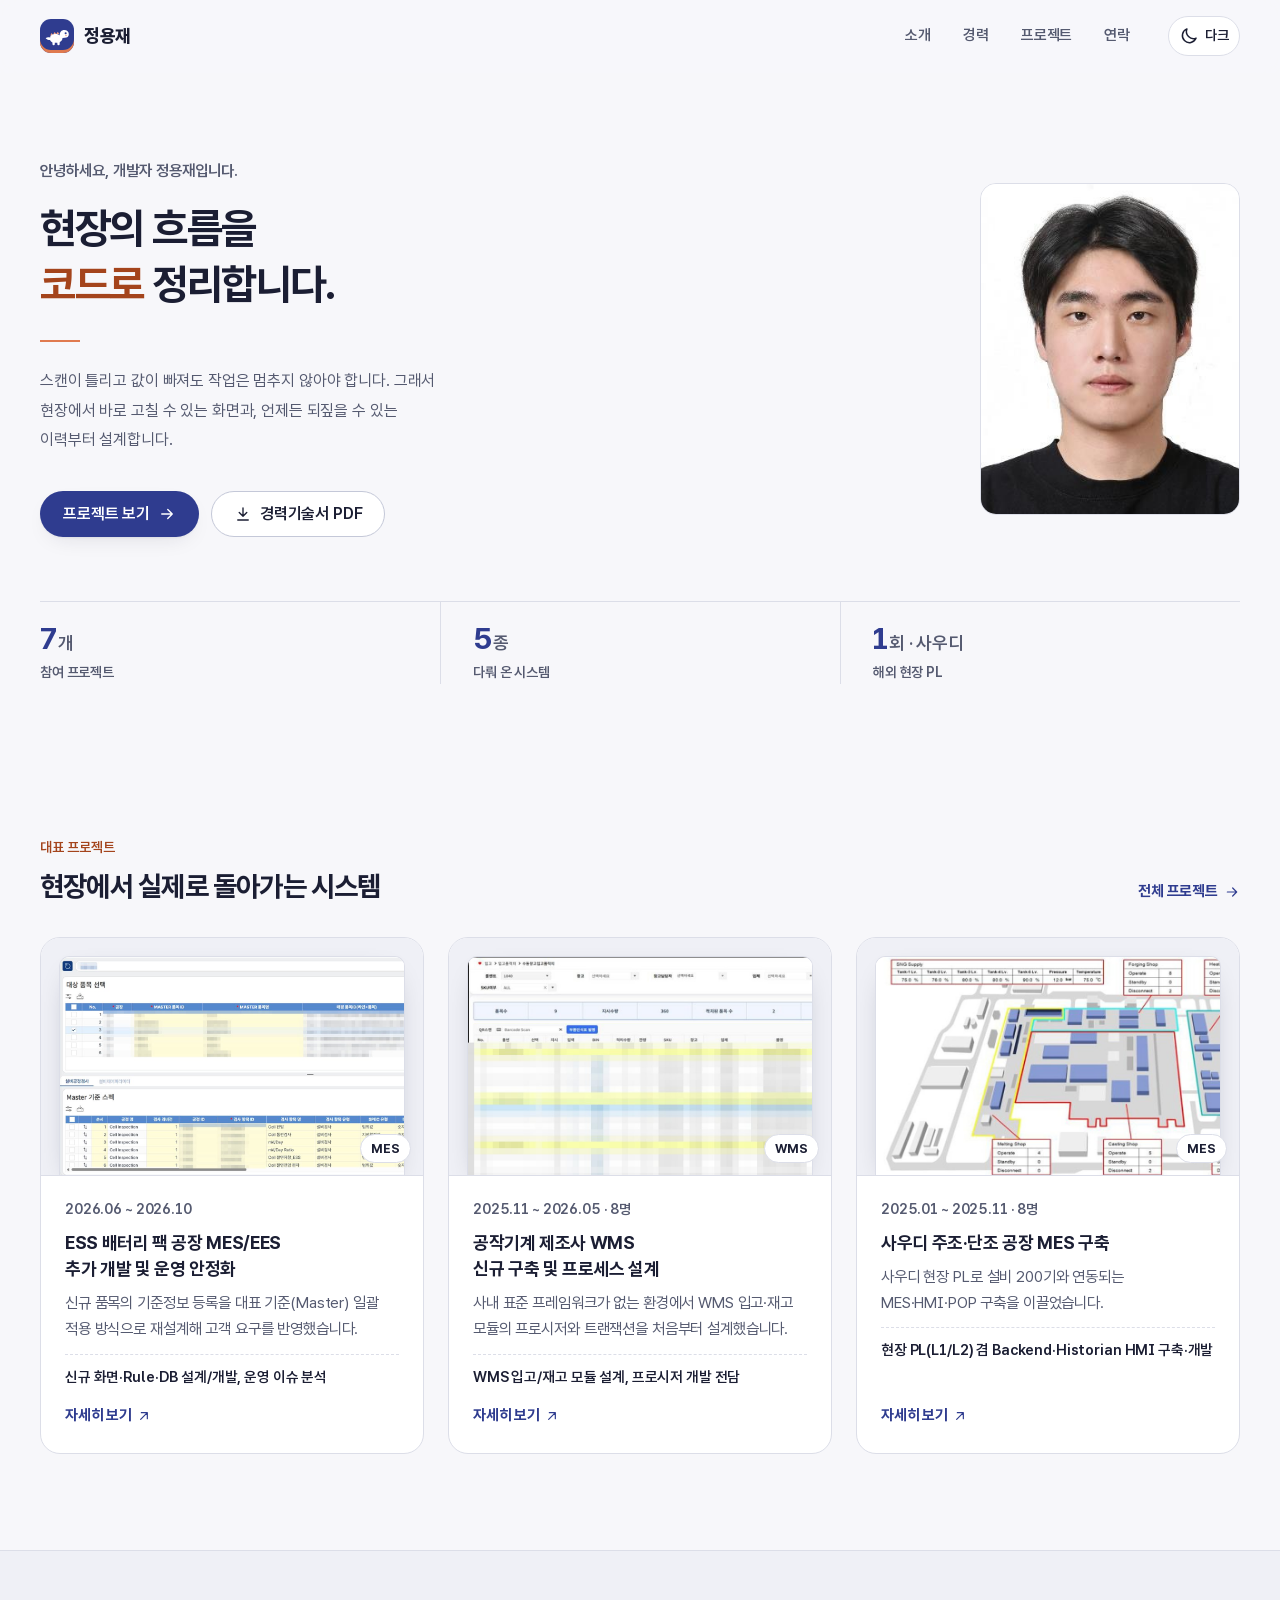
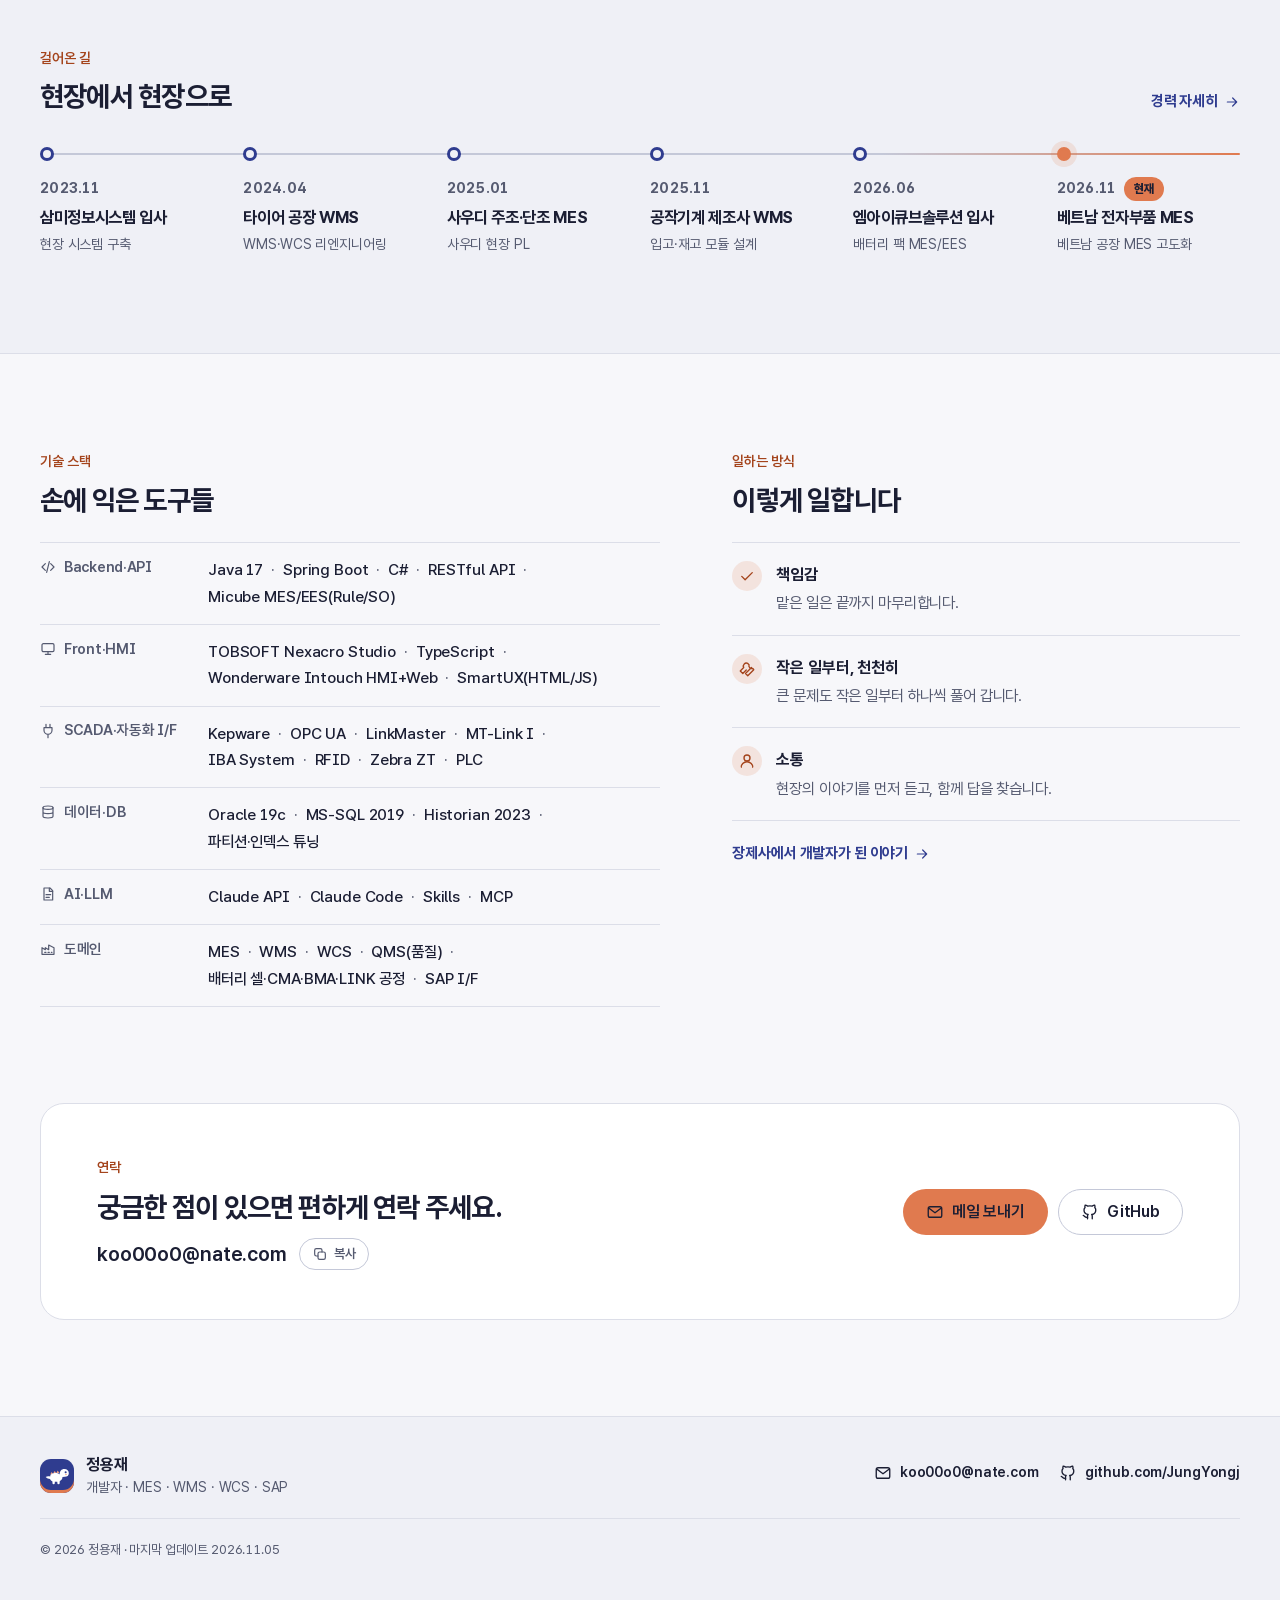
==== commit 9a6aa54a: "[feat] 프로젝트 상세에 화면 갤러리와 문제·해결 이야기 추가 - 자세히 보기에서 작업 화면을 슬라이드로 넘겨 보는 갤러리 추가 (5개 프로젝트, 30장) - 화면 속 품목·L" ====
--- a/index.html
+++ b/index.html
@@ -12,7 +12,7 @@
     <meta name="theme-color" content="#2F3C8F"><meta name="robots" content="noindex, nofollow"><script src="js/theme.h8z3tpxftx.js"></script>
     
     <link rel="stylesheet" href="css/tokens.ky7bestf1s.css" />
-    <link rel="stylesheet" href="app.iovezvow05.css" />
+    <link rel="stylesheet" href="app.u7a2rq9zf4.css" />
     <link rel="stylesheet" href="Portfolio.Web.n6bfeco9po.styles.css" />
     <link rel="icon" href="favicon.pjfcrfaqp0.svg" type="image/svg&#x2B;xml" />
     <title>정용재 · 개발자 포트폴리오</title><meta name="description" content="제조 현장의 흐름을 시스템으로 옮기는 개발자 정용재의 포트폴리오 · MES · WMS · WCS · SAP 연동"></head>
@@ -178,4 +178,4 @@
     <a href="index.html" class="reload" b-naqy9it6a0>다시 불러오기</a>
     <span class="dismiss" b-naqy9it6a0>✕</span></div>
         <blazor-focus-on-navigate selector="h1"></blazor-focus-on-navigate>
-    <script src="js/site.fnhzvqlnvx.js" defer></script></body></html>+    <script src="js/site.d76icu36it.js" defer></script></body></html>
--- a/app.u7a2rq9zf4.css
+++ b/app.u7a2rq9zf4.css
@@ -0,0 +1,2293 @@
+/* ==========================================================================
+   기본
+   ========================================================================== */
+*, *::before, *::after { box-sizing: border-box; }
+
+html {
+    -webkit-text-size-adjust: 100%;
+    text-size-adjust: 100%;
+    scroll-padding-top: calc(var(--header-h) + 16px);
+}
+
+body {
+    margin: 0;
+    min-height: 100vh;
+    display: flex;
+    flex-direction: column;
+    background: var(--bg);
+    color: var(--text);
+    font-family: var(--font-sans);
+    font-size: var(--fs-body);
+    line-height: var(--lh-body);
+    font-feature-settings: "ss06";
+    word-break: keep-all;
+    overflow-wrap: break-word;
+    -webkit-font-smoothing: antialiased;
+    -moz-osx-font-smoothing: grayscale;
+    text-rendering: optimizeLegibility;
+    transition: background-color 240ms ease, color 240ms ease;
+}
+
+main { flex: 1; outline: none; }
+
+h1, h2, h3, h4 {
+    margin: 0;
+    line-height: 1.3;
+    letter-spacing: -0.02em;
+    font-weight: 800;
+    text-wrap: balance;
+}
+h1 { font-size: var(--fs-h1); }
+h2 { font-size: var(--fs-h2); }
+h3 { font-size: var(--fs-h3); font-weight: 700; }
+p { margin: 0; text-wrap: pretty; }
+ul, ol { margin: 0; padding: 0; list-style: none; }
+img, svg { display: block; max-width: 100%; }
+a { color: var(--primary); text-decoration: none; }
+time, .tabular { font-variant-numeric: tabular-nums; }
+
+.muted { color: var(--muted); }
+.nowrap { white-space: nowrap; }
+.flip { transform: scaleX(-1); }
+.icon { flex: none; }
+
+:focus-visible {
+    outline: 3px solid var(--primary);
+    outline-offset: 3px;
+    border-radius: 6px;
+}
+
+::selection { background: var(--accent-soft); color: var(--text); }
+
+.container {
+    width: 100%;
+    max-width: calc(var(--page-max) + var(--gutter) * 2);
+    margin-inline: auto;
+    padding-inline: var(--gutter);
+}
+
+.skip-link {
+    position: absolute;
+    left: 16px;
+    top: -60px;
+    z-index: 100;
+    padding: 10px 16px;
+    border-radius: 10px;
+    background: var(--primary);
+    color: var(--on-primary);
+    font-weight: 700;
+}
+.skip-link:focus { top: 12px; }
+
+.draft-notice {
+    padding: 6px var(--gutter);
+    text-align: center;
+    font-size: 13px;
+    font-weight: 600;
+    color: var(--accent-ink);
+    background: var(--accent-soft);
+    border-bottom: 1px solid var(--border);
+}
+
+/* ==========================================================================
+   버튼
+   ========================================================================== */
+.btn {
+    display: inline-flex;
+    align-items: center;
+    justify-content: center;
+    gap: 8px;
+    min-height: 48px;
+    padding: 0 22px;
+    border-radius: 999px;
+    border: 1.5px solid transparent;
+    font: inherit;
+    font-size: 16px;
+    font-weight: 700;
+    line-height: 1;
+    letter-spacing: -0.01em;
+    cursor: pointer;
+    white-space: nowrap;
+    transition: transform var(--dur) var(--ease), box-shadow var(--dur) var(--ease),
+                background-color var(--dur) ease, border-color var(--dur) ease, color var(--dur) ease;
+}
+.btn:hover { transform: translateY(-1px); }
+.btn:active { transform: translateY(0); }
+
+.btn-primary { background: var(--primary); color: var(--on-primary); box-shadow: var(--shadow-md); }
+.btn-primary:hover { box-shadow: var(--shadow-lg); }
+.btn-primary .icon { transition: transform var(--dur) var(--ease); }
+.btn-primary:hover .icon { transform: translateX(3px); }
+
+.btn-ghost { background: var(--surface); color: var(--text); border-color: var(--border-strong); }
+.btn-ghost:hover { border-color: var(--primary); color: var(--primary); }
+
+.btn-accent { background: var(--accent); color: var(--on-accent); }
+.btn-accent:hover { box-shadow: 0 10px 24px -12px rgba(224, 122, 79, 0.7); }
+
+.icon-button {
+    display: inline-flex;
+    align-items: center;
+    gap: 6px;
+    height: 40px;
+    min-width: 40px;
+    padding: 0 10px;
+    border: 1px solid var(--border);
+    border-radius: 999px;
+    background: var(--surface);
+    color: var(--text);
+    font: inherit;
+    font-size: 14px;
+    font-weight: 600;
+    cursor: pointer;
+    transition: border-color var(--dur) ease, color var(--dur) ease, background-color var(--dur) ease;
+}
+.icon-button:hover { border-color: var(--primary); color: var(--primary); }
+
+/* 테마 아이콘: 지금 테마의 반대(바꿀 대상)를 보여 준다 */
+.show-dark { display: none; }
+[data-theme="dark"] .show-dark { display: block; }
+[data-theme="dark"] .show-light { display: none; }
+
+/* ==========================================================================
+   헤더
+   ========================================================================== */
+.site-header {
+    position: sticky;
+    top: 0;
+    z-index: 50;
+    background: var(--header-bg);
+    -webkit-backdrop-filter: saturate(160%) blur(14px);
+    backdrop-filter: saturate(160%) blur(14px);
+    border-bottom: 1px solid transparent;
+    transition: border-color 200ms ease, background-color 240ms ease;
+}
+.site-header.is-scrolled { border-bottom-color: var(--border); }
+
+.header-inner {
+    display: flex;
+    align-items: center;
+    gap: 24px;
+    height: var(--header-h);
+}
+
+.brand {
+    display: inline-flex;
+    align-items: center;
+    gap: 10px;
+    color: var(--text);
+    font-weight: 800;
+    font-size: 18px;
+    letter-spacing: -0.02em;
+}
+.brand-mark {
+    display: inline-grid;
+    place-items: center;
+    width: 34px;
+    height: 34px;
+    border-radius: 11px;
+    background: var(--primary);
+    color: var(--on-primary);
+    font-size: 16px;
+    font-weight: 800;
+    box-shadow: inset 0 -3px 0 var(--accent);
+}
+
+.site-nav { margin-left: auto; }
+.site-nav ul { display: flex; gap: 4px; }
+.site-nav a {
+    position: relative;
+    display: block;
+    padding: 8px 14px;
+    border-radius: 999px;
+    color: var(--muted);
+    font-weight: 600;
+    font-size: 15px;
+    transition: color var(--dur) ease, background-color var(--dur) ease;
+}
+.site-nav a:hover { color: var(--text); background: var(--primary-soft); }
+.site-nav a.is-active { color: var(--text); }
+.site-nav a.is-active::after {
+    content: "";
+    position: absolute;
+    left: 14px;
+    right: 14px;
+    bottom: 3px;
+    height: 2px;
+    border-radius: 2px;
+    background: var(--accent);
+}
+
+.header-actions { display: flex; align-items: center; gap: 8px; }
+.menu-button { display: none; }
+.menu-button .when-open { display: none; }
+.menu-button[aria-expanded="true"] .when-open { display: block; }
+.menu-button[aria-expanded="true"] .when-closed { display: none; }
+
+@media (max-width: 767px) {
+    .header-inner { gap: 12px; }
+    .theme-label { display: none; }
+    .menu-button { display: inline-flex; justify-content: center; padding: 0; width: 40px; }
+    .header-actions { margin-left: auto; }
+
+    .site-nav {
+        position: absolute;
+        top: 100%; left: 0; right: 0;
+        margin: 0;
+        padding: 8px var(--gutter) 20px;
+        background: var(--surface);
+        border-bottom: 1px solid var(--border);
+        box-shadow: var(--shadow-lg);
+        visibility: hidden;
+        opacity: 0;
+        transform: translateY(-8px);
+        transition: opacity 160ms ease, transform 160ms var(--ease), visibility 0s linear 160ms;
+    }
+    .site-nav[data-open="true"] {
+        visibility: visible;
+        opacity: 1;
+        transform: none;
+        transition: opacity 160ms ease, transform 160ms var(--ease);
+    }
+    .site-nav ul { flex-direction: column; gap: 2px; }
+    .site-nav a {
+        padding: 14px 12px;
+        border-radius: 12px;
+        font-size: 18px;
+        color: var(--text);
+    }
+    .site-nav a.is-active { background: var(--primary-soft); }
+    .site-nav a.is-active::after { left: 0; right: auto; top: 14px; bottom: 14px; width: 3px; height: auto; }
+}
+
+/* ==========================================================================
+   히어로
+   ========================================================================== */
+.hero {
+    position: relative;
+    overflow: hidden;
+    isolation: isolate;
+    padding: 56px 0 72px;
+}
+.hero-glow {
+    position: absolute;
+    z-index: -1;
+    top: -260px;
+    left: -220px;
+    width: 900px;
+    height: 900px;
+    background: var(--glow);
+    pointer-events: none;
+}
+.hero-inner {
+    display: grid;
+    gap: 48px;
+    align-items: center;
+}
+.hero-copy { display: grid; gap: 24px; justify-items: start; }
+
+.eyebrow {
+    display: inline-flex;
+    align-items: center;
+    gap: 10px;
+    padding: 6px 14px 6px 12px;
+    border-radius: 999px;
+    border: 1px solid var(--border);
+    background: var(--surface);
+    color: var(--muted);
+    font-size: var(--fs-small);
+    font-weight: 600;
+    letter-spacing: 0.01em;
+}
+.eyebrow-dot {
+    width: 8px;
+    height: 8px;
+    border-radius: 50%;
+    background: var(--accent);
+    box-shadow: 0 0 0 4px var(--accent-soft);
+}
+
+.hero-title {
+    font-size: var(--fs-hero);
+    line-height: 1.24;
+    letter-spacing: -0.035em;
+    font-weight: 800;
+}
+.hero-hello {
+    display: block;
+    margin-bottom: 10px;
+    font-size: 0.42em;
+    font-weight: 600;
+    letter-spacing: -0.01em;
+    color: var(--muted);
+}
+.ink-accent {
+    color: var(--accent-ink);
+    background: linear-gradient(transparent 68%, var(--accent-soft) 68%, var(--accent-soft) 92%, transparent 92%);
+    padding: 0 0.04em;
+}
+.br-wide { display: none; }
+
+.hero-lead {
+    max-width: 34em;
+    font-size: 17px;
+    line-height: 1.75;
+    color: var(--muted);
+}
+.hero-actions { display: flex; flex-wrap: wrap; gap: 12px; }
+
+.hero-visual {
+    position: relative;
+    justify-self: center;
+    width: 232px;
+    aspect-ratio: 1;
+}
+.photo-ring {
+    position: absolute;
+    inset: 0;
+    border-radius: 50%;
+    padding: 6px;
+    background: conic-gradient(from 210deg, var(--accent), #F4C2A0, var(--accent), var(--accent-ink), var(--accent));
+    box-shadow: var(--shadow-lg);
+}
+.photo-frame {
+    position: relative;
+    display: grid;
+    place-items: center;
+    align-content: center;
+    gap: 6px;
+    width: 100%;
+    height: 100%;
+    border-radius: 50%;
+    border: 6px solid var(--bg);
+    background:
+        radial-gradient(circle at 30% 25%, var(--primary-soft), transparent 60%),
+        var(--surface);
+    color: var(--muted);
+    overflow: hidden;
+}
+.photo-placeholder { opacity: 0.55; }
+.photo-caption { font-size: 13px; font-weight: 600; letter-spacing: 0.02em; }
+
+.orbit-chip {
+    position: absolute;
+    display: inline-flex;
+    align-items: center;
+    gap: 6px;
+    padding: 7px 12px;
+    border-radius: 999px;
+    background: var(--surface);
+    border: 1px solid var(--border);
+    box-shadow: var(--shadow-md);
+    color: var(--text);
+    font-size: 13px;
+    font-weight: 700;
+    white-space: nowrap;
+    animation: float 6s ease-in-out infinite;
+}
+.orbit-chip .icon { color: var(--primary); }
+.chip-a { top: 6%; left: -18%; }
+.chip-b { top: 46%; right: -22%; animation-delay: -2s; }
+.chip-c { bottom: 2%; left: -6%; animation-delay: -4s; }
+
+@keyframes float {
+    0%, 100% { transform: translateY(0); }
+    50% { transform: translateY(-6px); }
+}
+
+@media (min-width: 768px) {
+    .hero { padding: 88px 0 104px; }
+    .hero-lead { font-size: 18px; }
+    .hero-visual { width: 300px; }
+}
+
+@media (min-width: 1024px) {
+    .hero { padding: 104px 0 120px; }
+    .hero-inner { grid-template-columns: minmax(0, 1.35fr) minmax(0, 0.65fr); gap: 64px; }
+    .hero-visual { width: 340px; justify-self: end; margin-right: 40px; }
+    .br-wide { display: inline; }
+}
+
+@media (max-width: 1023px) {
+    .hero-visual { order: -1; }
+}
+
+/* ==========================================================================
+   숫자 띠
+   ========================================================================== */
+.stats-wrap { margin-top: -40px; position: relative; z-index: 1; }
+.stats {
+    display: grid;
+    grid-template-columns: repeat(3, minmax(0, 1fr));
+    margin: 0;
+    border-radius: var(--radius);
+    background: var(--surface);
+    border: 1px solid var(--card-border);
+    box-shadow: var(--shadow-md);
+}
+.stat {
+    display: grid;
+    gap: 4px;
+    padding: 20px 16px;
+    text-align: center;
+}
+.stat + .stat { border-left: 1px solid var(--border); }
+.stat dt { font-size: 13px; font-weight: 600; color: var(--muted); }
+.stat dd { margin: 0; display: flex; justify-content: center; align-items: baseline; gap: 2px; }
+.stat-value {
+    font-size: 30px;
+    font-weight: 800;
+    letter-spacing: -0.03em;
+    color: var(--primary);
+    line-height: 1.1;
+}
+.stat-unit { font-size: 15px; font-weight: 700; color: var(--muted); }
+
+@media (min-width: 768px) {
+    .stat { padding: 28px 24px; }
+    .stat dt { font-size: var(--fs-small); }
+    .stat-value { font-size: 40px; }
+    .stat-unit { font-size: 18px; }
+}
+
+/* ==========================================================================
+   섹션 공통
+   ========================================================================== */
+.section { padding-block: 64px; }
+@media (min-width: 768px) { .section { padding-block: 96px; } }
+
+.section-head {
+    display: grid;
+    grid-template-columns: 1fr auto;
+    align-items: end;
+    gap: 8px 24px;
+    margin-bottom: 32px;
+}
+.section-head > :not(.link-more) { grid-column: 1; }
+.section-head.compact { margin-bottom: 24px; grid-template-columns: 1fr; }
+.section-kicker {
+    font-size: 13px;
+    font-weight: 800;
+    letter-spacing: 0.08em;
+    color: var(--accent-ink);
+    text-transform: uppercase;
+}
+.link-more {
+    grid-column: 2;
+    grid-row: 1 / span 2;
+    align-self: end;
+    display: inline-flex;
+    align-items: center;
+    gap: 6px;
+    font-weight: 700;
+    font-size: 15px;
+    white-space: nowrap;
+}
+.link-more .icon { transition: transform var(--dur) var(--ease); }
+.link-more:hover .icon { transform: translateX(3px); }
+.link-more.under { margin-top: 20px; }
+
+@media (max-width: 639px) {
+    .section-head { grid-template-columns: 1fr; }
+    .section-head .link-more { grid-column: 1; grid-row: auto; margin-top: 4px; }
+}
+
+/* ==========================================================================
+   대표 프로젝트 카드
+   ========================================================================== */
+.project-grid { display: grid; gap: 20px; }
+
+.project-card {
+    display: grid;
+    height: 100%;
+    overflow: hidden;
+    border-radius: var(--radius);
+    background: var(--surface);
+    border: 1px solid var(--card-border);
+    box-shadow: var(--shadow-sm);
+    color: var(--text);
+    transition: transform 200ms var(--ease), box-shadow 200ms var(--ease), border-color 200ms ease;
+}
+.project-card:hover {
+    transform: translateY(-4px);
+    box-shadow: var(--shadow-lg);
+    border-color: var(--border-strong);
+}
+.project-card:focus-visible { border-radius: var(--radius); }
+
+.project-cover {
+    position: relative;
+    display: grid;
+    place-items: center;
+    aspect-ratio: 16 / 9;
+    overflow: hidden;
+    color: rgba(255, 255, 255, 0.92);
+}
+.cover-grid {
+    position: absolute;
+    inset: 0;
+    background-image:
+        linear-gradient(rgba(255, 255, 255, 0.09) 1px, transparent 1px),
+        linear-gradient(90deg, rgba(255, 255, 255, 0.09) 1px, transparent 1px);
+    background-size: 28px 28px;
+    -webkit-mask-image: radial-gradient(ellipse at 70% 30%, #000 10%, transparent 75%);
+    mask-image: radial-gradient(ellipse at 70% 30%, #000 10%, transparent 75%);
+}
+.cover-icon {
+    position: relative;
+    filter: drop-shadow(0 8px 18px rgba(0, 0, 0, 0.18));
+    transition: transform 300ms var(--ease);
+}
+.project-card:hover .cover-icon { transform: scale(1.06) rotate(-3deg); }
+.cover-indigo { background: linear-gradient(135deg, #26307A 0%, #3E4DB0 60%, #6170D6 100%); }
+.cover-peach  { background: linear-gradient(135deg, #C8603A 0%, #E07A4F 55%, #F2A27F 100%); color: rgba(27, 30, 51, 0.88); }
+.cover-peach .cover-grid {
+    background-image:
+        linear-gradient(rgba(27, 30, 51, 0.08) 1px, transparent 1px),
+        linear-gradient(90deg, rgba(27, 30, 51, 0.08) 1px, transparent 1px);
+}
+.cover-slate  { background: linear-gradient(135deg, #273248 0%, #3C4A63 55%, #5B6B89 100%); }
+
+.project-body {
+    display: grid;
+    align-content: start;
+    gap: 10px;
+    padding: 22px 24px 24px;
+}
+.badges { display: flex; flex-wrap: wrap; gap: 6px; }
+.badge {
+    display: inline-flex;
+    align-items: center;
+    padding: 3px 10px;
+    border-radius: 999px;
+    background: var(--primary-soft);
+    color: var(--primary);
+    font-size: 12.5px;
+    font-weight: 700;
+    letter-spacing: 0.01em;
+}
+.badge + .badge { background: transparent; border: 1px solid var(--border); color: var(--muted); }
+.project-body h3 { margin-top: 4px; }
+.project-period { font-size: var(--fs-small); color: var(--muted); font-weight: 600; }
+.project-summary { color: var(--muted); font-size: 15.5px; line-height: 1.65; }
+.project-go {
+    display: inline-flex;
+    align-items: center;
+    gap: 4px;
+    margin-top: 6px;
+    color: var(--primary);
+    font-weight: 700;
+    font-size: 15px;
+}
+.project-go .icon { transition: transform var(--dur) var(--ease); }
+.project-card:hover .project-go .icon { transform: translate(2px, -2px); }
+
+/* 태블릿: 가로형 카드 한 줄씩 */
+@media (min-width: 640px) and (max-width: 1023px) {
+    .project-card { grid-template-columns: minmax(0, 0.9fr) minmax(0, 1.1fr); }
+    .project-cover { aspect-ratio: auto; min-height: 220px; }
+    .project-body { align-content: center; }
+}
+@media (min-width: 1024px) {
+    .project-grid { grid-template-columns: repeat(3, minmax(0, 1fr)); gap: 24px; }
+    .project-card { grid-template-rows: auto 1fr; }
+}
+
+/* ==========================================================================
+   타임라인
+   ========================================================================== */
+.section-band {
+    background: var(--surface-2);
+    border-block: 1px solid var(--border);
+}
+
+.timeline {
+    position: relative;
+    display: grid;
+    gap: 0;
+    padding-left: 28px;
+}
+.timeline::before {
+    content: "";
+    position: absolute;
+    left: 6px;
+    top: 10px;
+    bottom: 10px;
+    width: 2px;
+    border-radius: 2px;
+    background: linear-gradient(var(--border-strong), var(--border-strong) 70%, var(--accent));
+}
+.timeline-item {
+    position: relative;
+    display: grid;
+    gap: 2px;
+    justify-items: start;
+    padding: 0 0 28px;
+}
+.timeline-item:last-child { padding-bottom: 0; }
+.timeline-dot {
+    position: absolute;
+    left: -28px;
+    top: 6px;
+    width: 14px;
+    height: 14px;
+    border-radius: 50%;
+    background: var(--surface-2);
+    border: 3px solid var(--primary);
+}
+.is-current .timeline-dot {
+    background: var(--accent);
+    border-color: var(--accent);
+    box-shadow: 0 0 0 6px var(--accent-soft);
+}
+.timeline-date { font-size: var(--fs-small); font-weight: 700; color: var(--muted); letter-spacing: 0.02em; }
+.timeline-title { font-size: 18px; font-weight: 800; letter-spacing: -0.02em; }
+.timeline-desc { font-size: 15px; color: var(--muted); }
+.pill-now {
+    margin-top: 6px;
+    padding: 2px 10px;
+    border-radius: 999px;
+    background: var(--accent);
+    color: var(--on-accent);
+    font-size: 12px;
+    font-weight: 800;
+}
+
+@media (min-width: 768px) {
+    .timeline {
+        grid-template-columns: repeat(4, minmax(0, 1fr));
+        gap: 24px;
+        padding: 30px 0 0;
+    }
+    .timeline::before {
+        left: 7px;
+        right: 0;
+        top: 6px;
+        bottom: auto;
+        width: auto;
+        height: 2px;
+        background: linear-gradient(90deg, var(--border-strong), var(--border-strong) 70%, var(--accent));
+    }
+    .timeline-item { padding: 0; }
+    .timeline-dot { left: 0; top: -30px; }
+}
+
+/* ==========================================================================
+   기술 스택 + 최근 기록
+   ========================================================================== */
+.split { display: grid; gap: 64px; }
+@media (min-width: 1024px) {
+    .split { grid-template-columns: minmax(0, 1.1fr) minmax(0, 0.9fr); gap: 72px; }
+}
+
+.skill-groups { display: grid; gap: 16px; }
+@media (min-width: 640px) { .skill-groups { grid-template-columns: repeat(2, minmax(0, 1fr)); } }
+
+.skill-group {
+    padding: 20px;
+    border-radius: var(--radius);
+    background: var(--surface);
+    border: 1px solid var(--card-border);
+    box-shadow: var(--shadow-sm);
+}
+.skill-group h3 {
+    display: flex;
+    align-items: center;
+    gap: 8px;
+    margin-bottom: 14px;
+    font-size: 16px;
+}
+.skill-group h3 .icon { color: var(--primary); }
+.chips { display: flex; flex-wrap: wrap; gap: 6px; }
+.chips li {
+    padding: 4px 11px;
+    border-radius: 8px;
+    background: var(--surface-2);
+    border: 1px solid var(--border);
+    font-size: 14px;
+    font-weight: 600;
+    color: var(--text);
+}
+
+.note-list {
+    border-radius: var(--radius);
+    background: var(--surface);
+    border: 1px solid var(--card-border);
+    box-shadow: var(--shadow-sm);
+    overflow: hidden;
+}
+.note-list li + li { border-top: 1px solid var(--border); }
+.note-item {
+    display: flex;
+    align-items: center;
+    gap: 14px;
+    padding: 18px 20px;
+    color: var(--text);
+    transition: background-color var(--dur) ease;
+}
+.note-item:hover { background: var(--primary-soft); }
+.note-item:focus-visible { outline-offset: -3px; border-radius: 0; }
+.note-icon {
+    display: grid;
+    place-items: center;
+    flex: none;
+    width: 40px;
+    height: 40px;
+    border-radius: 12px;
+    background: var(--primary-soft);
+    color: var(--primary);
+}
+.note-text { display: grid; gap: 2px; min-width: 0; flex: 1; }
+.note-text strong { font-size: 16px; font-weight: 700; line-height: 1.45; }
+.note-meta { font-size: 13.5px; color: var(--muted); font-weight: 500; }
+.note-arrow { color: var(--muted); transition: transform var(--dur) var(--ease), color var(--dur) ease; }
+.note-item:hover .note-arrow { transform: translateX(3px); color: var(--primary); }
+
+/* ==========================================================================
+   연락 카드
+   ========================================================================== */
+.contact-card {
+    position: relative;
+    display: grid;
+    gap: 24px;
+    align-items: center;
+    overflow: hidden;
+    isolation: isolate;
+    padding: 36px 28px;
+    border-radius: 24px;
+    background: linear-gradient(135deg, #26307A 0%, #2F3C8F 50%, #4251B4 100%);
+    color: #FFFFFF;
+}
+.contact-card::after {
+    content: "";
+    position: absolute;
+    z-index: -1;
+    right: -120px;
+    top: -160px;
+    width: 420px;
+    height: 420px;
+    border-radius: 50%;
+    background: radial-gradient(closest-side, rgba(244, 164, 131, 0.35), transparent);
+}
+.contact-card .section-kicker { color: #F7B899; }
+.contact-card h2 { margin-top: 8px; }
+.contact-card .muted { margin-top: 8px; color: rgba(255, 255, 255, 0.82); }
+.contact-card .btn-accent { justify-self: start; background: #F4A483; color: #1B1E33; }
+
+[data-theme="dark"] .contact-card {
+    background: var(--surface);
+    border: 1px solid var(--border);
+}
+[data-theme="dark"] .contact-card::after { background: radial-gradient(closest-side, rgba(255, 196, 110, 0.16), transparent); }
+
+@media (min-width: 768px) {
+    .contact-card { grid-template-columns: 1fr auto; padding: 48px 56px; }
+    .contact-card .btn-accent { justify-self: end; }
+}
+
+/* ==========================================================================
+   푸터
+   ========================================================================== */
+.site-footer {
+    border-top: 1px solid var(--border);
+    background: var(--surface-2);
+    padding: 36px 0 40px;
+    font-size: var(--fs-small);
+}
+.footer-inner { display: grid; gap: 20px; align-items: center; }
+.footer-id { display: flex; align-items: center; gap: 12px; }
+.footer-id > div { display: grid; line-height: 1.5; }
+.footer-id strong { font-size: 16px; }
+.footer-links { display: flex; flex-wrap: wrap; gap: 8px 20px; }
+.footer-links a {
+    display: inline-flex;
+    align-items: center;
+    gap: 8px;
+    color: var(--text);
+    font-weight: 600;
+}
+.footer-links a:hover { color: var(--primary); }
+.footer-meta { font-size: 13px; }
+
+@media (min-width: 768px) {
+    .footer-inner { grid-template-columns: 1fr auto; }
+    .footer-meta { grid-column: 1 / -1; padding-top: 20px; border-top: 1px solid var(--border); }
+}
+
+/* ==========================================================================
+   빈 페이지(준비 중·404)
+   ========================================================================== */
+.page-empty {
+    display: grid;
+    gap: 16px;
+    justify-items: start;
+    align-content: center;
+    min-height: 56vh;
+    padding-block: 64px;
+}
+.page-empty .btn { margin-top: 8px; }
+
+/* ==========================================================================
+   등장 효과 (JS가 있을 때만, 움직임 줄이기 설정이면 끔)
+   ========================================================================== */
+html.js .reveal {
+    opacity: 0;
+    transform: translateY(14px);
+    transition: opacity 520ms var(--ease), transform 520ms var(--ease);
+}
+html.js .reveal.is-visible { opacity: 1; transform: none; }
+
+@media (prefers-reduced-motion: reduce) {
+    *, *::before, *::after {
+        animation: none !important;
+        transition: none !important;
+        scroll-behavior: auto !important;
+    }
+    html.js .reveal { opacity: 1; transform: none; }
+}
+
+/* ==========================================================================
+   Blazor 기본 오류 영역
+   ========================================================================== */
+.blazor-error-boundary {
+    padding: 1rem 1.25rem;
+    border-radius: 12px;
+    background: var(--accent-soft);
+    color: var(--text);
+}
+.blazor-error-boundary::after { content: "⚠ 문제가 생겼어요."; }
+
+/* 바로 위 섹션 여백과 겹치지 않게 */
+.section-contact { padding-top: 0; }
+
+/* 모바일: 버튼 폭을 맞추고 사진 원을 조금 작게 */
+@media (max-width: 479px) {
+    .hero { padding-top: 40px; }
+    .hero-inner { gap: 36px; }
+    .hero-visual { width: 200px; }
+    .hero-actions { display: grid; grid-template-columns: 1fr; width: 100%; }
+    .hero-actions .btn { width: 100%; }
+    .chip-a { left: -26%; }
+    .chip-b { right: -30%; }
+}
+
+/* ==========================================================================
+   다듬기 v2 (2026-11-04) — 분위기는 그대로, 굵기·선·여백만 가볍게
+   이 묶음만 지우면 v1로 돌아간다.
+   ========================================================================== */
+
+/* 1. 글자: 제목 굵기를 한 단계 낮추고 자간을 살짝 좁힘 */
+body { letter-spacing: -0.008em; }
+h2 { font-weight: 700; letter-spacing: -0.028em; }
+.hero-title { font-weight: 700; letter-spacing: -0.04em; line-height: 1.22; }
+.hero-hello { font-weight: 500; }
+
+/* 2. 강조 단어: 두꺼운 형광펜 → 얇은 밑줄 */
+.ink-accent {
+    background: linear-gradient(var(--accent), var(--accent)) no-repeat 0 94% / 100% 0.07em;
+    padding: 0;
+}
+
+/* 3. 섹션 머리: 짧은 선 + 넓은 자간 */
+.section-kicker {
+    display: inline-flex;
+    align-items: center;
+    gap: 10px;
+    font-size: 12.5px;
+    font-weight: 700;
+    letter-spacing: 0.14em;
+}
+.section-kicker::before {
+    content: "";
+    width: 22px;
+    height: 1.5px;
+    border-radius: 2px;
+    background: currentColor;
+    opacity: 0.7;
+}
+.page-empty .section-kicker::before { display: none; }
+
+/* 4. 버튼·배지: 한 단계 가볍게 */
+.btn { font-weight: 600; min-height: 46px; }
+.badge { font-size: 12px; font-weight: 600; letter-spacing: 0.02em; }
+
+/* 5. 사진 링: 얇게 + 바깥 궤도선 위에 칩 4개 */
+.photo-ring { padding: 3px; }
+.photo-frame { border-width: 7px; }
+.orbit {
+    position: absolute;
+    inset: -30px;
+    border-radius: 50%;
+    border: 1px dashed var(--border-strong);
+    opacity: 0.9;
+}
+.orbit-chip { padding: 6px 12px 6px 10px; font-weight: 600; letter-spacing: 0.02em; }
+.chip-a { top: -2%; left: -10%; }
+.chip-b { top: 18%; right: -24%; animation-delay: -1.5s; }
+.chip-c { bottom: 4%; left: -22%; animation-delay: -3s; }
+.chip-d { bottom: -6%; right: 0; animation-delay: -4.5s; }
+
+/* 6. 숫자 띠: 숫자 굵기 낮추고 단위는 작게 */
+.stat-value { font-weight: 700; letter-spacing: -0.04em; }
+.stat-unit { font-weight: 600; }
+
+/* 7. 프로젝트 표지: 아이콘을 유리 원 안에 */
+.project-card { border-radius: 20px; }
+.project-cover::before {
+    content: "";
+    position: absolute;
+    width: 96px;
+    height: 96px;
+    border-radius: 50%;
+    background: rgba(255, 255, 255, 0.12);
+    border: 1px solid rgba(255, 255, 255, 0.24);
+    -webkit-backdrop-filter: blur(6px);
+    backdrop-filter: blur(6px);
+}
+.cover-peach::before { background: rgba(27, 30, 51, 0.06); border-color: rgba(27, 30, 51, 0.16); }
+.cover-icon { filter: none; }
+.project-card:hover .cover-icon { transform: scale(1.06); }
+
+/* 8. 연락 카드: 버튼 2개 */
+.contact-actions { display: flex; flex-wrap: wrap; gap: 10px; }
+.btn-onbrand {
+    background: transparent;
+    color: #FFFFFF;
+    border-color: rgba(255, 255, 255, 0.45);
+}
+.btn-onbrand:hover { border-color: #FFFFFF; }
+[data-theme="dark"] .btn-onbrand { color: var(--text); border-color: var(--border-strong); }
+[data-theme="dark"] .btn-onbrand:hover { border-color: var(--primary); color: var(--primary); }
+.contact-card .btn-accent { justify-self: auto; }
+@media (min-width: 768px) {
+    .contact-actions { justify-content: flex-end; }
+}
+
+@media (max-width: 479px) {
+    .hero-visual { width: 188px; margin-top: 18px; }
+    .orbit { inset: -22px; }
+    .chip-a { left: -24%; }
+    .chip-b { right: -34%; }
+    .chip-c { left: -34%; }
+    .chip-d { right: -12%; }
+    .contact-actions { display: grid; }
+    .contact-actions .btn { width: 100%; }
+}
+
+/* ==========================================================================
+   정리판 v3 (2026-11-04) — "AI 템플릿 티" 줄이기
+   떠 있는 칩·궤도·유리 원·격자·번지는 빛을 빼고, 글자·여백·얇은 선으로.
+   진짜 사진·표지·화면이 들어오면 그게 장식이 된다.
+   ========================================================================== */
+
+/* 히어로: 알약 꼬리표 → 선 하나 + 글자 */
+.eyebrow {
+    padding: 0;
+    border: 0;
+    background: none;
+    gap: 12px;
+    font-size: 13px;
+    font-weight: 600;
+    letter-spacing: 0.12em;
+    color: var(--muted);
+}
+.eyebrow::before {
+    content: "";
+    width: 28px;
+    height: 1.5px;
+    background: var(--accent);
+}
+.orbit, .orbit-chip { display: none; }
+
+/* 사진: 얇은 피치 선 하나 + 그림자 없음 */
+.photo-ring {
+    padding: 2px;
+    background: var(--accent);
+    box-shadow: none;
+}
+.photo-frame {
+    border-width: 8px;
+    background: var(--surface);
+}
+.photo-placeholder { opacity: 0.4; }
+
+/* 숫자 띠: 그림자 없이 선만 */
+.stats { box-shadow: none; }
+
+/* 프로젝트 표지: 그라데이션 대신 차분한 단색 + 큰 시스템 이름 */
+.project-card { box-shadow: none; }
+.project-card:hover { box-shadow: var(--shadow-md); }
+.project-cover {
+    place-items: stretch;
+    align-content: space-between;
+    padding: 20px 22px;
+    aspect-ratio: 16 / 8;
+    background: var(--cover-bg) !important;
+    color: var(--cover-ink) !important;
+}
+.project-cover::before { display: none; }
+.cover-icon { opacity: 0.8; }
+.project-card:hover .cover-icon { transform: none; }
+.cover-label {
+    align-self: end;
+    font-size: 44px;
+    font-weight: 700;
+    letter-spacing: -0.04em;
+    line-height: 1;
+}
+.cover-indigo { --cover-bg: #E7E9F5; --cover-ink: #2F3C8F; }
+.cover-peach  { --cover-bg: #F7E4DA; --cover-ink: #A4441C; }
+.cover-slate  { --cover-bg: #E4E7EE; --cover-ink: #3C4A63; }
+[data-theme="dark"] .cover-indigo { --cover-bg: #222A4C; --cover-ink: #B7C1FF; }
+[data-theme="dark"] .cover-peach  { --cover-bg: #2E2635; --cover-ink: #F7B899; }
+[data-theme="dark"] .cover-slate  { --cover-bg: #232A40; --cover-ink: #C3CADB; }
+@media (min-width: 640px) and (max-width: 1023px) {
+    .project-cover { aspect-ratio: auto; min-height: 200px; }
+}
+
+/* 기술·기록 카드: 그림자 없이 선만 */
+.skill-group, .note-list { box-shadow: none; }
+
+/* 연락 카드: 번지는 빛 없이 단색 */
+.contact-card { background: var(--primary); }
+.contact-card::after { display: none; }
+[data-theme="dark"] .contact-card { background: var(--surface); }
+
+/* ==========================================================================
+   v4 (2026-11-04) — 독립 디자인 리뷰 반영 + 실제 이력
+   템플릿 틀(원형 사진·숫자 카드·번호 머리표·박스 안 박스·아이콘 칸)을 걷어 낸다.
+   ========================================================================== */
+
+/* 히어로: 4:5 사진, 키워드 줄 강조 */
+.eyebrow { font-size: 15px; letter-spacing: 0.01em; color: var(--text); }
+.eyebrow::before { width: 20px; }
+.hero-visual { display: none; }
+.hero-photo { margin: 0; justify-self: end; width: 300px; }
+.hero-photo img {
+    width: 100%;
+    height: auto;
+    aspect-ratio: 312 / 399;
+    object-fit: cover;
+    border-radius: 20px;
+    background: var(--surface-2);
+}
+.hero-photo::after {
+    content: "";
+    display: block;
+    width: 40px;
+    height: 2px;
+    margin: 14px 0 0 auto;
+    background: var(--accent);
+}
+@media (max-width: 1023px) {
+    .hero-inner { gap: 24px; }
+    .hero-photo { order: -1; justify-self: start; width: 88px; }
+    .hero-photo img { border-radius: 16px; }
+    .hero-photo::after { display: none; }
+}
+@media (max-width: 479px) {
+    .hero { padding-top: 32px; }
+    .hero-photo { width: 72px; margin-top: 0; }
+}
+
+/* 숫자: 카드 → 히어로 아래 얇은 선 위 한 줄 */
+.stats-wrap { margin-top: 0; }
+.stats {
+    margin-top: 56px;
+    border: 0;
+    border-top: 1px solid var(--border);
+    border-radius: 0;
+    background: none;
+    box-shadow: none;
+}
+.stat {
+    display: flex;
+    flex-direction: column-reverse;
+    justify-content: flex-end;
+    gap: 2px;
+    padding: 20px 0 0;
+    text-align: left;
+}
+.stat + .stat { border-left: 0; padding-left: 32px; }
+.stat dd { justify-content: flex-start; }
+.stat-value { font-size: 32px; }
+@media (max-width: 479px) {
+    .stats { margin-top: 40px; }
+    .stat + .stat { padding-left: 16px; }
+    .stat-value { font-size: 26px; }
+    .stat-unit { font-size: 13px; }
+    .stat dt { font-size: 12.5px; }
+}
+@media (min-width: 768px) { .stat-value { font-size: 36px; } }
+.hero { padding-bottom: 72px; }
+
+/* 섹션 머리: 번호·선 없이, 한글 자간 0 */
+.section-kicker { letter-spacing: 0; font-size: 14px; font-weight: 600; }
+.section-kicker::before { display: none; }
+
+/* 휴대폰: 더 보기 링크는 목록 뒤로 */
+.link-more.under.m-only { display: none; }
+@media (max-width: 639px) {
+    .section-head .link-more { display: none; }
+    .link-more.under.m-only { display: inline-flex; }
+}
+
+/* 프로젝트 카드: 같은 바탕의 그림 틀 + 역할 줄, 떠오르기 없음 */
+.project-card:hover { transform: none; box-shadow: none; border-color: var(--primary); }
+.project-cover {
+    aspect-ratio: 16 / 10;
+    --cover-bg: var(--surface-2);
+    --cover-ink: var(--text);
+    border-bottom: 1px solid var(--border);
+}
+.cover-label { font-size: 36px; }
+.cover-note {
+    order: -1;
+    justify-self: end;
+    font-size: 12px;
+    font-weight: 600;
+    color: var(--muted);
+}
+.project-body { gap: 8px; }
+.project-body h3 { margin-top: 0; font-size: 18px; line-height: 1.45; }
+.project-period { order: -1; }
+.project-impact {
+    padding-top: 10px;
+    margin-top: 4px;
+    border-top: 1px dashed var(--border);
+    font-size: 14.5px;
+    font-weight: 600;
+    color: var(--text);
+}
+@media (min-width: 640px) and (max-width: 1023px) {
+    .project-cover { min-height: 220px; }
+}
+
+/* 경력 띠: 제목 굵기 맞춤, 현재 표시는 날짜 옆 */
+.timeline-title { font-weight: 700; }
+.timeline-date { display: inline-flex; align-items: center; gap: 8px; }
+.pill-now { margin-top: 0; }
+@media (min-width: 768px) {
+    .timeline { grid-template-columns: repeat(5, minmax(0, 1fr)); gap: 20px; }
+    .timeline-title { font-size: 16.5px; }
+    .timeline-desc { font-size: 14px; }
+}
+
+/* 기술 스택: 박스 안 박스 → 줄 목록 */
+.skill-groups { gap: 0; grid-template-columns: 1fr !important; }
+.skill-group {
+    display: grid;
+    grid-template-columns: 132px 1fr;
+    align-items: baseline;
+    gap: 16px;
+    padding: 14px 0;
+    border: 0;
+    border-top: 1px solid var(--border);
+    border-radius: 0;
+    background: none;
+}
+.skill-group:last-child { border-bottom: 1px solid var(--border); }
+.skill-group h3 { margin: 0; font-size: 14.5px; font-weight: 600; color: var(--muted); }
+.skill-group h3 .icon { color: var(--muted); }
+.chips { gap: 0; }
+.chips li { padding: 0; border: 0; background: none; font-size: 15.5px; font-weight: 500; }
+.chips li + li::before { content: "\00B7"; margin: 0 8px; color: var(--muted); }
+@media (max-width: 479px) {
+    .skill-group { grid-template-columns: 1fr; gap: 4px; }
+}
+
+/* 기록: 아이콘 칸 → 날짜 열 */
+.note-icon { display: none; }
+.note-list { border: 0; border-radius: 0; background: none; border-top: 1px solid var(--border); }
+.note-list li { border-bottom: 1px solid var(--border); }
+.note-list li + li { border-top: 0; }
+.note-item { display: grid; grid-template-columns: 96px 1fr auto; gap: 16px; padding: 16px 4px; }
+.note-date { font-size: 13.5px; color: var(--muted); font-weight: 500; }
+@media (max-width: 479px) {
+    .note-item { grid-template-columns: 1fr auto; row-gap: 2px; }
+    .note-date { grid-column: 1; grid-row: 2; }
+    .note-text { grid-column: 1; grid-row: 1; }
+    .note-arrow { grid-column: 2; grid-row: 1 / span 2; }
+}
+
+/* 연락: 가벼운 카드 + 메일 주소 글자로 + 복사 */
+.contact-card,
+[data-theme="dark"] .contact-card {
+    background: var(--surface);
+    border: 1px solid var(--border);
+    color: var(--text);
+}
+.contact-card .section-kicker { color: var(--accent-ink); }
+.contact-mail {
+    display: flex;
+    flex-wrap: wrap;
+    align-items: center;
+    gap: 8px 12px;
+    margin-top: 12px;
+    font-size: 20px;
+    font-weight: 600;
+}
+.contact-mail [data-copy-source] { user-select: all; }
+.copy-button {
+    display: inline-flex;
+    align-items: center;
+    gap: 6px;
+    height: 32px;
+    padding: 0 12px;
+    border: 1px solid var(--border-strong);
+    border-radius: 999px;
+    background: transparent;
+    color: var(--muted);
+    font: inherit;
+    font-size: 13px;
+    font-weight: 600;
+    cursor: pointer;
+    user-select: none;
+}
+.copy-button:hover { color: var(--primary); border-color: var(--primary); }
+.copy-button.is-done { color: var(--text); border-color: var(--text); }
+.contact-card .btn-accent { background: var(--accent); color: var(--on-accent); }
+
+/* 모바일 메뉴 뒤 가림막 */
+@media (max-width: 767px) {
+    .menu-scrim {
+        position: fixed;
+        inset: 0;
+        z-index: 40;
+        background: rgba(10, 12, 24, 0.36);
+    }
+    .menu-scrim[hidden] { display: none; }
+}
+
+/* ==========================================================================
+   경력 페이지
+   ========================================================================== */
+.page-head { display: grid; gap: 16px; justify-items: start; padding-block: 64px 32px; }
+.page-head h1 { max-width: 20em; font-weight: 700; letter-spacing: -0.035em; }
+.page-lead { max-width: 40em; }
+@media (min-width: 768px) { .page-head { padding-block: 96px 48px; } }
+
+.career { display: grid; gap: 64px; padding-bottom: 32px; }
+.company-head {
+    display: grid;
+    gap: 16px;
+    padding-bottom: 20px;
+    border-bottom: 2px solid var(--text);
+}
+.company-head h2 { font-size: 26px; }
+.company-en { font-size: 14px; color: var(--muted); font-weight: 500; }
+.company-meta { display: grid; gap: 6px; margin: 0; font-size: 15px; }
+.company-meta div { display: grid; grid-template-columns: 48px 1fr; gap: 12px; }
+.company-meta dt { color: var(--muted); font-weight: 600; }
+.company-meta dd { margin: 0; display: flex; align-items: center; gap: 8px; flex-wrap: wrap; }
+@media (min-width: 768px) {
+    .company-head { grid-template-columns: minmax(0, 1fr) minmax(0, 1.4fr); align-items: end; }
+}
+
+.project-list { display: grid; }
+.project-entry {
+    display: grid;
+    gap: 12px;
+    padding: 28px 0;
+    border-bottom: 1px solid var(--border);
+    scroll-margin-top: calc(var(--header-h) + 24px);
+}
+.entry-side { display: flex; align-items: center; gap: 10px; }
+.entry-period { font-size: 14px; font-weight: 600; color: var(--muted); }
+.entry-system {
+    padding: 2px 9px;
+    border-radius: 6px;
+    background: var(--primary-soft);
+    color: var(--primary);
+    font-size: 12px;
+    font-weight: 700;
+}
+.entry-main { display: grid; gap: 12px; min-width: 0; }
+.entry-main h3 { font-size: 19px; line-height: 1.45; }
+.entry-facts { display: grid; gap: 4px; margin: 0; font-size: 15px; }
+.entry-facts div { display: grid; grid-template-columns: 40px 1fr; gap: 12px; }
+.entry-facts dt { color: var(--muted); font-weight: 600; }
+.entry-facts dd { margin: 0; }
+.entry-achievements { display: grid; gap: 8px; }
+.entry-achievements li {
+    position: relative;
+    padding-left: 18px;
+    line-height: 1.7;
+}
+.entry-achievements li::before {
+    content: "";
+    position: absolute;
+    left: 2px;
+    top: 0.78em;
+    width: 6px;
+    height: 6px;
+    border-radius: 50%;
+    background: var(--accent);
+}
+.entry-tech { display: flex; flex-wrap: wrap; gap: 0; font-size: 14px; color: var(--muted); font-weight: 500; }
+.entry-tech li + li::before { content: "\00B7"; margin: 0 7px; }
+@media (min-width: 768px) {
+    .project-entry { grid-template-columns: 176px minmax(0, 1fr); gap: 32px; padding: 36px 0; }
+    .entry-side { flex-direction: column; align-items: flex-start; gap: 8px; }
+}
+
+.credentials { display: grid; gap: 48px; border-top: 1px solid var(--border); margin-top: 32px; }
+.cred-title { font-size: 20px; margin-bottom: 16px; }
+.cred-list li {
+    display: grid;
+    grid-template-columns: 76px 1fr;
+    gap: 16px;
+    padding: 12px 0;
+    border-bottom: 1px solid var(--border);
+    font-size: 15.5px;
+}
+.cred-list time { color: var(--muted); font-weight: 600; font-size: 14px; padding-top: 2px; }
+.cred-list span { display: grid; gap: 2px; }
+.cred-list .muted { font-size: 13.5px; }
+@media (min-width: 1024px) { .credentials { grid-template-columns: 1fr 1fr; gap: 64px; } }
+
+/* 히어로 아래 여백이 다음 섹션 여백과 겹치지 않게 */
+.hero { padding-bottom: 16px; }
+@media (min-width: 768px) { .hero { padding-bottom: 32px; } }
+
+/* ==========================================================================
+   P2 — 프로젝트 목록 · 상세 · 소개 · 연락
+   ========================================================================== */
+.section-tight { padding-bottom: 64px; }
+
+/* 필터: 선택된 것은 채움 + 굵기 (색만으로 구분하지 않음) */
+.filter-bar { display: flex; flex-wrap: wrap; gap: 8px; margin-top: 8px; }
+.filter-chip {
+    display: inline-flex;
+    align-items: center;
+    gap: 6px;
+    min-height: 38px;
+    padding: 0 14px;
+    border: 1px solid var(--border-strong);
+    border-radius: 999px;
+    color: var(--text);
+    font-size: 14.5px;
+    font-weight: 500;
+    text-decoration: none;
+}
+.filter-chip:hover { border-color: var(--primary); color: var(--primary); }
+.filter-chip[aria-current="page"] {
+    background: var(--text);
+    border-color: var(--text);
+    color: var(--bg);
+    font-weight: 700;
+}
+.filter-count { font-size: 12.5px; opacity: 0.75; font-variant-numeric: tabular-nums; }
+
+.project-title { margin: 0; font-size: 18px; line-height: 1.45; }
+.entry-link { color: inherit; text-decoration: none; }
+.entry-link:hover { color: var(--primary); text-decoration: underline; text-underline-offset: 4px; }
+
+/* 케이스 스터디 */
+.case-head { display: grid; gap: 14px; padding-block: 48px 32px; border-bottom: 1px solid var(--border); }
+.case-head h1 { max-width: 22em; font-size: clamp(28px, 4.2vw, 40px); line-height: 1.3; letter-spacing: -0.03em; }
+.crumbs { display: flex; gap: 8px; font-size: 14px; color: var(--muted); }
+.crumbs a { color: var(--muted); }
+.crumbs a:hover { color: var(--primary); }
+.crumbs [aria-current] { color: var(--text); font-weight: 600; }
+.case-facts { display: grid; gap: 8px 32px; margin: 8px 0 0; font-size: 15.5px; }
+.case-facts div { display: grid; grid-template-columns: 44px 1fr; gap: 12px; }
+.case-facts dt { color: var(--muted); font-weight: 600; }
+.case-facts dd { margin: 0; }
+@media (min-width: 768px) {
+    .case-head { padding-block: 72px 40px; }
+    .case-facts { grid-template-columns: repeat(3, auto); justify-content: start; }
+    .case-facts .wide { grid-column: 1 / -1; order: 9; }
+}
+.case-tech { margin-top: 4px; }
+
+.case-body { display: grid; gap: 40px; padding-block: 40px 72px; max-width: 820px; }
+.case-summary {
+    padding-left: 18px;
+    border-left: 3px solid var(--accent);
+    font-size: clamp(18px, 2.2vw, 21px);
+    font-weight: 600;
+    line-height: 1.6;
+}
+.case-section h2 { font-size: 22px; margin-bottom: 16px; }
+.case-achievements { display: grid; gap: 0; counter-reset: done; border-top: 1px solid var(--border); }
+.case-achievements li {
+    counter-increment: done;
+    display: grid;
+    grid-template-columns: 36px 1fr;
+    gap: 8px;
+    padding: 16px 0;
+    border-bottom: 1px solid var(--border);
+    line-height: 1.7;
+}
+.case-achievements li::before {
+    content: counter(done, decimal-leading-zero);
+    color: var(--accent-ink);
+    font-size: 14px;
+    font-weight: 700;
+    font-variant-numeric: tabular-nums;
+    padding-top: 2px;
+}
+.case-todo {
+    padding: 16px 20px;
+    border: 1px dashed var(--border-strong);
+    border-radius: var(--radius-sm);
+    color: var(--muted);
+    font-size: 14.5px;
+}
+.case-todo p { display: flex; align-items: center; gap: 6px; color: var(--text); }
+.case-todo ul { margin-top: 8px; padding-left: 18px; list-style: disc; }
+.case-nav { display: grid; grid-template-columns: 1fr 1fr; gap: 16px; padding-top: 24px; border-top: 1px solid var(--border); }
+.case-nav-link {
+    display: grid;
+    gap: 4px;
+    padding: 14px 16px;
+    border: 1px solid var(--border);
+    border-radius: var(--radius-sm);
+    color: var(--text);
+    text-decoration: none;
+    font-size: 14px;
+}
+.case-nav-link strong { font-size: 15.5px; }
+.case-nav-link:hover { border-color: var(--primary); }
+.case-nav-link.to-right { text-align: right; }
+
+/* 소개 */
+.about-head { grid-template-columns: 1fr; gap: 32px; justify-items: stretch; }
+.about-intro { display: grid; gap: 16px; justify-items: start; }
+.about-copy { display: grid; gap: 12px; max-width: 40em; }
+.about-copy p { line-height: 1.85; }
+.about-sub { margin-top: 12px; font-size: 17px; font-weight: 700; color: var(--accent-ink); }
+.about-photo { margin: 0; justify-self: start; }
+.about-photo img {
+    width: 200px;
+    height: auto;
+    aspect-ratio: 4 / 5;
+    object-fit: cover;
+    border-radius: var(--radius);
+    border: 1px solid var(--border);
+}
+@media (min-width: 900px) {
+    .about-head { grid-template-columns: minmax(0, 1fr) 280px; align-items: start; gap: 64px; }
+    .about-photo { justify-self: end; position: sticky; top: calc(var(--header-h) + 32px); }
+    .about-photo img { width: 280px; }
+}
+
+.life { display: grid; gap: 32px; }
+.book-card {
+    display: grid;
+    grid-template-columns: 112px 1fr;
+    gap: 20px;
+    align-items: start;
+    padding: 20px;
+    border: 1px solid var(--border);
+    border-radius: var(--radius);
+    background: var(--surface);
+}
+.book-cover {
+    width: 100%;
+    height: auto;
+    border-radius: 4px;
+    box-shadow: 0 1px 0 var(--border), 6px 8px 0 -2px var(--surface-2);
+}
+.book-body { display: grid; gap: 8px; justify-items: start; min-width: 0; }
+.book-kind { font-size: 13.5px; font-weight: 600; color: var(--muted); }
+.book-title { font-size: 24px; letter-spacing: -0.02em; }
+.book-sub { color: var(--muted); font-size: 15px; }
+.book-quote { margin: 8px 0; padding-left: 14px; border-left: 2px solid var(--border-strong); }
+.book-quote p { font-size: 15.5px; line-height: 1.8; }
+.book-quote footer { margin-top: 4px; font-size: 13px; }
+@media (min-width: 640px) {
+    .book-card { grid-template-columns: 168px 1fr; gap: 28px; padding: 28px; }
+}
+.hobby { display: grid; gap: 10px; align-content: start; }
+.hobby h3 { display: flex; align-items: center; gap: 8px; font-size: 18px; }
+.hobby p { line-height: 1.8; }
+.draft-tag {
+    justify-self: start;
+    padding: 4px 10px;
+    border: 1px dashed var(--border-strong);
+    border-radius: 6px;
+    color: var(--muted);
+    font-size: 13px;
+}
+@media (min-width: 1024px) { .life { grid-template-columns: minmax(0, 1.6fr) minmax(0, 1fr); gap: 48px; } }
+
+/* 연락 */
+.contact-grid { display: grid; gap: 16px; }
+.contact-item {
+    display: grid;
+    gap: 10px;
+    justify-items: start;
+    align-content: start;
+    padding: 24px;
+    border: 1px solid var(--border);
+    border-radius: var(--radius);
+    background: var(--surface);
+}
+.contact-label { display: flex; align-items: center; gap: 8px; font-weight: 700; }
+.contact-item .contact-mail { margin-top: 0; font-size: 18px; word-break: break-all; }
+.contact-value { color: var(--muted); }
+.contact-item .btn { margin-top: 6px; }
+@media (min-width: 900px) { .contact-grid { grid-template-columns: repeat(3, minmax(0, 1fr)); } }
+
+/* P2 검토 반영: 모바일 표지 납작하게 · 책 카드 세로 쌓기 · 띠 아래 겹선 제거 */
+@media (max-width: 639px) {
+    .project-cover { aspect-ratio: 2 / 1; min-height: 0; }
+    .cover-label { font-size: 30px; }
+    .book-card { grid-template-columns: 1fr; gap: 20px; }
+    .book-cover { width: 132px; }
+}
+.section-band + .credentials { border-top: 0; margin-top: 0; }
+
+/* ==========================================================================
+   첫 방문 오프닝 — "램프가 켜지고, 아기공룡이 걸어 나오고, 막이 걷힌다" (약 3초, 세션당 한 번)
+   html.intro-on 은 theme.js 가 첫 그리기 전에 붙인다. 막은 CSS만으로 스스로 사라진다.
+   ========================================================================== */
+.intro { display: none; }
+html.intro-on .intro {
+    position: fixed;
+    inset: 0;
+    z-index: 200;
+    display: grid;
+    place-items: center;
+    background: #12162A;
+    color: #ECEEF7;
+    animation: intro-lift 620ms cubic-bezier(0.76, 0, 0.24, 1) 2350ms forwards,
+               intro-gone 1ms linear 3010ms forwards;
+    will-change: transform;
+}
+
+.intro-glow {
+    position: absolute;
+    left: 50%;
+    top: 46%;
+    width: min(120vw, 900px);
+    aspect-ratio: 1;
+    translate: -50% -50%;
+    background: radial-gradient(circle, rgba(255, 196, 110, 0.26) 0%, rgba(244, 164, 131, 0.10) 32%, transparent 62%);
+    opacity: 0;
+    scale: 0.55;
+    animation: intro-glow 900ms cubic-bezier(0.2, 0.7, 0.2, 1) 60ms forwards;
+}
+.intro-center {
+    position: relative;
+    display: grid;
+    justify-items: center;
+    gap: 14px;
+    animation: intro-rise-out 520ms cubic-bezier(0.6, 0, 0.4, 1) 2290ms forwards;
+}
+.intro-mark { position: relative; display: grid; place-items: center; width: 72px; height: 72px; }
+.intro-mark svg { position: absolute; inset: 0; overflow: visible; }
+.intro-mark rect {
+    fill: rgba(157, 171, 255, 0);
+    stroke: #F4A483;
+    stroke-width: 2;
+    stroke-dasharray: 1;
+    stroke-dashoffset: 1;
+    opacity: 0;
+    animation: intro-draw 720ms cubic-bezier(0.65, 0, 0.35, 1) 180ms forwards,
+               intro-fill 420ms ease 820ms forwards;
+}
+.intro-char {
+    position: relative;
+    font-size: 30px;
+    font-weight: 800;
+    opacity: 0;
+    translate: 0 8px;
+    animation: intro-in 420ms cubic-bezier(0.2, 0.7, 0.2, 1) 560ms forwards;
+}
+.intro-name {
+    margin-top: 6px;
+    font-size: 22px;
+    font-weight: 700;
+    letter-spacing: 0.5em;
+    padding-left: 0.5em;
+    opacity: 0;
+    animation: intro-name 620ms cubic-bezier(0.2, 0.7, 0.2, 1) 700ms forwards;
+}
+.intro-line {
+    width: 96px;
+    height: 1px;
+    background: linear-gradient(90deg, transparent, #F4A483, transparent);
+    scale: 0 1;
+    animation: intro-line 480ms cubic-bezier(0.65, 0, 0.35, 1) 820ms forwards;
+}
+.intro-tag {
+    font-size: 14px;
+    font-weight: 500;
+    color: #A7ACC4;
+    opacity: 0;
+    animation: intro-in 420ms ease 960ms forwards;
+}
+
+@keyframes intro-glow { to { opacity: 1; scale: 1; } }
+@keyframes intro-draw { 2% { opacity: 1; } to { stroke-dashoffset: 0; opacity: 1; } }
+@keyframes intro-fill { to { fill: rgba(157, 171, 255, 0.14); } }
+@keyframes intro-in { to { opacity: 1; translate: 0 0; } }
+@keyframes intro-name { to { opacity: 1; letter-spacing: 0.14em; padding-left: 0.14em; } }
+@keyframes intro-line { to { scale: 1 1; } }
+@keyframes intro-rise-out { to { opacity: 0; translate: 0 -28px; } }
+@keyframes intro-lift { to { transform: translateY(-100%); } }
+@keyframes intro-gone { to { visibility: hidden; pointer-events: none; } }
+
+/* 막이 걷히는 순간 히어로가 한 줄씩 떠오른다 */
+html.intro-on .hero .reveal { transform: translateY(22px); }
+html.intro-on .hero .reveal.is-visible { transform: none; }
+html.intro-on .hero .eyebrow { transition-delay: 2530ms; }
+html.intro-on .hero .hero-title { transition-delay: 2610ms; transition-duration: 700ms; }
+html.intro-on .hero .hero-lead { transition-delay: 2730ms; }
+html.intro-on .hero .hero-actions { transition-delay: 2810ms; }
+html.intro-on .hero .hero-photo { transition-delay: 2670ms; transition-duration: 800ms; }
+html.intro-on .hero .stats { transition-delay: 2910ms; }
+
+/* 건너뛰기 (클릭·키·스크롤): 바로 걷고, 히어로도 곧바로 */
+html.intro-on.intro-skip .intro,
+html.intro-on.intro-skip .intro * { animation-delay: 0ms !important; animation-duration: 1ms !important; }
+html.intro-on.intro-skip .intro { animation: intro-lift 320ms cubic-bezier(0.76, 0, 0.24, 1) forwards, intro-gone 1ms linear 330ms forwards !important; }
+html.intro-on.intro-skip .hero .reveal { transition-delay: 120ms !important; }
+
+@media (prefers-reduced-motion: reduce) {
+    html.intro-on .intro { display: none !important; }
+}
+
+/* 막 아래 가장자리의 빛줄기: 다크 테마(배경이 같은 남색)에서도 걷히는 순간이 보이게 */
+html.intro-on .intro::after {
+    content: "";
+    position: absolute;
+    left: 0;
+    right: 0;
+    bottom: 0;
+    height: 2px;
+    background: linear-gradient(90deg, transparent 0%, #F4A483 30%, #FFD6A8 50%, #F4A483 70%, transparent 100%);
+    box-shadow: 0 0 28px 6px rgba(244, 164, 131, 0.38);
+    opacity: 0;
+    animation: intro-in 260ms ease 2290ms forwards;
+}
+
+/* ==========================================================================
+   P2 디자인 검토 반영 (2차)
+   ========================================================================== */
+
+/* A1. 태블릿(640–1023) 가로 카드: 뒤쪽 16/10 비율이 min-height와 만나 최소 너비로 번져 본문을 덮던 문제 */
+@media (min-width: 640px) and (max-width: 1023px) {
+    .project-cover {
+        aspect-ratio: auto;
+        min-width: 0;
+        min-height: 220px;
+        border-bottom: 0;
+        border-right: 1px solid var(--border);
+    }
+    .project-body { min-width: 0; }
+}
+
+/* A2. 가운뎃점이 줄 맨 앞에 오지 않게: 항목은 줄바꿈 금지, 점은 항목 뒤에 붙인다 */
+.chips li, .entry-tech li { white-space: nowrap; }
+.chips li + li::before, .entry-tech li + li::before { content: none; }
+.chips li:not(:last-child)::after { content: "\00B7"; margin: 0 8px; color: var(--muted); }
+.entry-tech li:not(:last-child)::after { content: "\00B7"; margin: 0 7px; }
+
+/* B3. 글줄 정리: 리드 문단 폭, 기술 분류 이름은 한 줄 */
+.page-lead { max-width: 42em; text-wrap: pretty; }
+.skill-group { grid-template-columns: 152px 1fr; }
+.skill-group h3 { white-space: nowrap; }
+@media (max-width: 479px) {
+    .skill-group { grid-template-columns: 1fr; }
+}
+
+/* B4. 구분선은 본문 폭 안에서만 · 마지막 항목 겹선 제거 */
+.project-entry:last-child { border-bottom: 0; }
+.credentials, .case-head {
+    border-top: 0;
+    border-bottom: 0;
+    background-repeat: no-repeat;
+    background-image: linear-gradient(var(--border), var(--border));
+    background-size: calc(100% - var(--gutter) * 2) 1px;
+}
+.credentials { background-position: center top; padding-top: 48px; }
+.case-head { background-position: center bottom; }
+.section-band + .credentials { background-image: none; }
+
+/* B5. 경력: 회사 정보 열을 프로젝트 본문 열과 같은 선에 */
+@media (min-width: 768px) {
+    .company-head { grid-template-columns: 176px minmax(0, 1fr); column-gap: 32px; row-gap: 16px; align-items: start; }
+    .company-head > div:first-child { grid-column: 1 / -1; }
+    .company-meta { grid-column: 2; }
+}
+
+/* B6. 상세: 머리와 본문을 같은 왼쪽 선에 (본문 글줄만 820px) */
+.case-body { max-width: calc(var(--page-max) + var(--gutter) * 2); }
+.case-body > * { max-width: 820px; }
+
+/* B7. 소개 사진: 작은 화면에서는 제목 위 작은 사진, 태블릿부터 오른쪽 열 */
+@media (max-width: 639px) {
+    .about-photo { order: -1; }
+    .about-photo img { width: 96px; border-radius: 16px; }
+}
+@media (min-width: 640px) and (max-width: 899px) {
+    .about-head { grid-template-columns: minmax(0, 1fr) 200px; align-items: start; gap: 40px; }
+    .about-photo { justify-self: end; }
+}
+
+/* B8. 다크 테마에서 흰 배경 증명사진이 튀지 않게 */
+:root[data-theme="dark"] .hero-photo img,
+:root[data-theme="dark"] .about-photo img { filter: brightness(0.88); box-shadow: 0 0 0 1px var(--border); }
+@media (prefers-color-scheme: dark) {
+    :root:not([data-theme="light"]) .hero-photo img,
+    :root:not([data-theme="light"]) .about-photo img { filter: brightness(0.88); box-shadow: 0 0 0 1px var(--border); }
+}
+
+/* B9. 홈 사진 아래 뜻 없는 짧은 선 제거 */
+.hero-photo::after { content: none; }
+
+/* B10. 카드의 "자세히 보기"를 줄마다 같은 높이에 */
+.project-body { display: flex; flex-direction: column; }
+.project-go { margin-top: auto; padding-top: 6px; }
+@media (min-width: 640px) and (max-width: 1023px) {
+    .project-body { justify-content: center; }
+    .project-go { margin-top: 6px; }
+}
+
+/* B11. 홈 최근 기록: P3 전 준비 중 안내 */
+.note-empty {
+    display: grid;
+    gap: 6px;
+    padding: 20px 22px;
+    border: 1px dashed var(--border-strong);
+    border-radius: var(--radius);
+    font-size: 15.5px;
+}
+
+/* B12. 연락 카드: 버튼 아래끝 맞추기 */
+.contact-item { display: flex; flex-direction: column; align-items: flex-start; }
+.contact-item .btn { margin-top: auto; }
+.contact-item .contact-value, .contact-item .contact-mail { margin-bottom: 6px; }
+
+/* 시 쓰기 문단: 맺음 한 줄은 살짝 기울여 손글씨 메모처럼 */
+.hobby-note {
+    padding-left: 12px;
+    border-left: 2px solid var(--accent);
+    color: var(--muted);
+    font-style: italic;
+    font-size: 15px;
+}
+
+/* ==========================================================================
+   소개 — 나의 이야기 (장제사 → 개발자)
+   ========================================================================== */
+.story { border-top: 1px solid var(--border); }
+.story-inner { display: grid; gap: 40px; }
+.story-text { display: grid; gap: 16px; align-content: start; max-width: 36em; }
+.story-text .section-head { margin-bottom: 4px; }
+.story-text > p { line-height: 1.85; }
+.story-values { display: grid; gap: 0; margin-top: 8px; border-top: 1px solid var(--border); }
+.story-values li {
+    display: grid;
+    grid-template-columns: 36px 1fr;
+    gap: 8px;
+    align-items: start;
+    padding: 14px 0;
+    border-bottom: 1px solid var(--border);
+}
+.story-values .icon {
+    width: 30px;
+    height: 30px;
+    padding: 6px;
+    border-radius: 50%;
+    background: var(--accent-soft);
+    color: var(--accent-ink);
+}
+.story-values span { display: grid; gap: 2px; font-size: 15.5px; color: var(--muted); }
+.story-values strong { color: var(--text); font-size: 16px; }
+
+.story-photos {
+    display: grid;
+    grid-template-columns: 1fr 1fr;
+    grid-template-rows: auto auto;
+    gap: 12px;
+}
+.story-photo { margin: 0; display: grid; gap: 6px; min-width: 0; }
+.story-photo img {
+    width: 100%;
+    height: 100%;
+    object-fit: cover;
+    border-radius: 14px;
+    background: var(--surface-2);
+}
+.story-photo figcaption { font-size: 13px; color: var(--muted); font-weight: 600; }
+.story-photo.is-main { grid-row: 1 / 3; }
+.story-photo.is-main img { aspect-ratio: 3 / 4.6; }
+.story-photo:not(.is-main) img { aspect-ratio: 4 / 3; }
+:root[data-theme="dark"] .story-photo img { filter: brightness(0.9); }
+@media (prefers-color-scheme: dark) {
+    :root:not([data-theme="light"]) .story-photo img { filter: brightness(0.9); }
+}
+@media (min-width: 1024px) {
+    .story-inner { grid-template-columns: minmax(0, 1fr) minmax(0, 1fr); gap: 72px; align-items: center; }
+}
+@media (max-width: 479px) {
+    .story-photos { gap: 8px; }
+}
+.story-timeline { display: grid; gap: 0; margin: 4px 0 4px 6px; border-left: 2px solid var(--border); }
+.story-timeline li { position: relative; display: grid; gap: 2px; padding: 0 0 14px 18px; font-size: 15px; }
+.story-timeline li:last-child { padding-bottom: 0; }
+.story-timeline li::before {
+    content: "";
+    position: absolute;
+    left: -7px;
+    top: 6px;
+    width: 12px;
+    height: 12px;
+    border-radius: 50%;
+    background: var(--bg);
+    border: 2px solid var(--border-strong);
+}
+.story-timeline li.is-now::before { background: var(--accent); border-color: var(--accent); }
+.story-timeline time { font-size: 13px; font-weight: 700; color: var(--muted); font-variant-numeric: tabular-nums; }
+.story-timeline em { font-style: normal; color: var(--muted); font-size: 13.5px; margin-left: 4px; }
+.story-photo.is-main img { aspect-ratio: 720 / 865; }
+
+/* ==========================================================================
+   오프닝 속 아기공룡 — 이름 아래 땅 선을 따라 걸어 나와 가운데에서 폴짝 (0.5s ~ 2.4s)
+   ========================================================================== */
+.intro-walk {
+    position: relative;
+    width: 220px;
+    height: 34px;
+    margin-top: 10px;
+}
+.intro-walk::before {
+    content: "";
+    position: absolute;
+    left: 0;
+    right: 0;
+    bottom: 3px;
+    height: 1px;
+    background: linear-gradient(90deg, transparent, rgba(236, 238, 247, 0.28) 20%, rgba(236, 238, 247, 0.28) 80%, transparent);
+    scale: 0 1;
+    animation: intro-line 520ms cubic-bezier(0.65, 0, 0.35, 1) 380ms forwards;
+}
+.intro-dino {
+    position: absolute;
+    left: 0;
+    bottom: 3px;
+    color: #9DABFF;
+    opacity: 0;
+    translate: -36px 0;
+    animation: intro-dino-walk 1600ms cubic-bezier(0.35, 0.1, 0.45, 1) 520ms forwards;
+}
+.intro-dino svg { display: block; overflow: visible; animation: intro-dino-hop 380ms cubic-bezier(0.3, 0, 0.4, 1) 2160ms 1; }
+.intro-dino .dino-skin, .intro-dino .dino-leg { fill: currentColor; }
+.intro-dino .dino-spike, .intro-dino .dino-cheek { fill: #F4A483; }
+.intro-dino .dino-belly { fill: #FFFFFF; opacity: 0.35; }
+.intro-dino .dino-eye-white { fill: #FFFFFF; }
+.intro-dino .dino-eye { fill: #12162A; }
+.intro-dino .dino-arm { fill: none; stroke: currentColor; stroke-width: 1.7; stroke-linecap: round; }
+.intro-dino .dino-leg { transform-box: fill-box; transform-origin: 50% 10%; }
+.intro-dino .leg-a { animation: dino-step 200ms ease-in-out 520ms 8 alternate; }
+.intro-dino .leg-b { animation: dino-step 200ms ease-in-out 520ms 8 alternate-reverse; }
+.intro-dino .dino-body { animation: dino-bob 100ms ease-in-out 520ms 16 alternate; }
+
+@keyframes intro-dino-walk {
+    0%   { opacity: 0; translate: -36px 0; }
+    12%  { opacity: 1; }
+    100% { opacity: 1; translate: 93px 0; }
+}
+@keyframes intro-dino-hop {
+    0%, 100% { transform: translateY(0) scale(1, 1); }
+    18%      { transform: translateY(0) scale(1.06, 0.92); }
+    50%      { transform: translateY(-9px) scale(0.98, 1.04); }
+    82%      { transform: translateY(0) scale(1.05, 0.94); }
+}
+@keyframes dino-step { from { transform: rotate(-22deg); } to { transform: rotate(22deg); } }
+@keyframes dino-bob  { from { transform: translateY(0); } to { transform: translateY(-1px); } }
+.story-text > p.story-quote {
+    margin: 4px 0;
+    padding: 2px 0 2px 16px;
+    border-left: 3px solid var(--accent);
+    font-size: 18px;
+    font-weight: 700;
+    line-height: 1.6;
+    color: var(--text);
+}
+
+/* ==========================================================================
+   홈 히어로 — 차분한 잡지형 (2026-11-05 사용자 선택 A)
+   인사 한 줄 → 40px 제목 → 짧은 선 → 16px 설명 → 버튼, 오른쪽에 작은 사진
+   ========================================================================== */
+.hero { padding: 88px 0 56px; }
+.hero-glow { opacity: 0.6; }
+.hero-copy { gap: 0; }
+.hero-title {
+    font-size: clamp(30px, 3.4vw, 42px);
+    line-height: 1.34;
+    letter-spacing: -0.035em;
+    font-weight: 700;
+}
+.hero-hi {
+    display: block;
+    margin-bottom: 18px;
+    font-size: 15.5px;
+    font-weight: 600;
+    letter-spacing: 0;
+    color: var(--muted);
+}
+.hero .ink-accent { color: var(--accent-ink); background: none; padding: 0; }
+.hero-title::after {
+    content: "";
+    display: block;
+    width: 40px;
+    height: 2px;
+    margin-top: 28px;
+    background: var(--accent);
+}
+.hero-lead {
+    max-width: 28em;
+    margin-top: 24px;
+    font-size: 16px;
+    line-height: 1.85;
+    color: var(--muted);
+}
+.hero-actions { margin-top: 36px; }
+.hero-photo { width: 260px; }
+.hero-photo img {
+    border-radius: 16px;
+    border: 1px solid var(--border);
+    box-shadow: none;
+}
+@media (min-width: 1024px) {
+    .hero-inner { grid-template-columns: minmax(0, 1fr) 260px; gap: 96px; align-items: center; }
+}
+@media (max-width: 1023px) {
+    .hero { padding: 48px 0 40px; }
+    .hero-photo { width: 84px; margin-bottom: 8px; }
+    .hero-photo img { border-radius: 14px; }
+}
+@media (max-width: 479px) {
+    .hero-photo { width: 72px; }
+    .hero-title { font-size: 28px; }
+    .hero-title::after { margin-top: 22px; }
+    .hero-lead { margin-top: 18px; font-size: 15.5px; }
+    .hero-actions { margin-top: 28px; }
+}
+
+/* 숫자 줄: 세로 구분선으로 나눈 세 칸 */
+.stats { margin-top: 64px; }
+.stat + .stat { border-left: 1px solid var(--border); padding-left: 32px; }
+.stat-value { font-size: 30px; font-weight: 700; }
+@media (max-width: 1023px) { .stats { margin-top: 44px; } .stat + .stat { padding-left: 16px; } .stat-value { font-size: 24px; } }
+
+/* ==========================================================================
+   프로젝트 대표 화면 (마스킹 슬라이드에서 승인한 것, 데이터는 모자이크)
+   표지 안에 작은 창처럼 걸어 두고, 위쪽 왼편이 보이게 자른다.
+   ========================================================================== */
+.project-cover.has-shot {
+    display: block;
+    padding: 18px 18px 0;
+    background: var(--surface-2);
+    overflow: hidden;
+}
+.project-cover.has-shot img {
+    display: block;
+    width: 100%;
+    height: calc(100% + 4px);
+    object-fit: cover;
+    object-position: left top;
+    border: 1px solid var(--border);
+    border-bottom: 0;
+    border-radius: 10px 10px 0 0;
+    background: #FFFFFF;
+    box-shadow: 0 10px 30px -18px rgba(18, 22, 42, 0.45);
+    transition: transform 320ms var(--ease);
+}
+.project-card:hover .project-cover.has-shot img { transform: translateY(-4px); }
+.cover-chip {
+    position: absolute;
+    right: 12px;
+    bottom: 12px;
+    padding: 3px 10px;
+    border-radius: 999px;
+    background: var(--surface);
+    border: 1px solid var(--border);
+    color: var(--text);
+    font-size: 12.5px;
+    font-weight: 700;
+}
+:root[data-theme="dark"] .project-cover.has-shot img { filter: brightness(0.9); }
+@media (prefers-color-scheme: dark) {
+    :root:not([data-theme="light"]) .project-cover.has-shot img { filter: brightness(0.9); }
+}
+@media (min-width: 640px) and (max-width: 1023px) {
+    .project-cover.has-shot { padding: 18px 0 18px 18px; }
+    .project-cover.has-shot img { height: 100%; border: 1px solid var(--border); border-right: 0; border-radius: 10px 0 0 10px; }
+}
+
+.case-shot { margin: 0; display: grid; gap: 10px; }
+.case-shot img {
+    width: 100%;
+    height: auto;
+    border: 1px solid var(--border);
+    border-radius: 12px;
+    background: #FFFFFF;
+}
+.case-shot figcaption { font-size: 13px; color: var(--muted); }
+:root[data-theme="dark"] .case-shot img { filter: brightness(0.92); }
+@media (prefers-color-scheme: dark) {
+    :root:not([data-theme="light"]) .case-shot img { filter: brightness(0.92); }
+}
+
+/* 걸어온 길: 단계 수만큼 칸을 자동으로 (5칸 고정이면 6번째가 아랫줄로 떨어짐, 2026-11-05) */
+@media (min-width: 768px) {
+    .timeline { grid-template-columns: none; grid-auto-flow: column; grid-auto-columns: minmax(0, 1fr); }
+}
+/* 태블릿 폭은 6칸이 좁아 세로 줄로 */
+@media (min-width: 768px) and (max-width: 1023px) {
+    .timeline { grid-auto-flow: row; grid-auto-columns: auto; gap: 0; padding: 0 0 0 28px; }
+    .timeline::before {
+        left: 6px; right: auto; top: 10px; bottom: 10px; width: 2px; height: auto;
+        background: linear-gradient(var(--border-strong), var(--border-strong) 70%, var(--accent));
+    }
+    .timeline-item { padding: 0 0 28px; }
+    .timeline-item:last-child { padding-bottom: 0; }
+    .timeline-dot { left: -28px; top: 6px; }
+}
+
+/* 홈 「이렇게 일합니다」 — 노트가 생기기 전까지 오른쪽 칸 (2026-11-05) */
+.home-values { margin-top: 4px; }
+.home-values li { padding-block: 18px; }
+.home-story-link { margin-top: 20px; }
+
+/* 머리말 표시 = 칸 안 아기공룡 (2026-11-05) */
+.brand-mark svg { display: block; overflow: visible; }
+.brand-mark .bm-skin { fill: var(--on-primary); }
+.brand-mark .bm-spike { fill: #F4A483; }
+.brand-mark .bm-eye { fill: var(--primary); }
+.brand:hover .brand-mark svg { transform: translateY(-1px) rotate(-4deg); transition: transform 160ms ease; }
+@media (prefers-reduced-motion: reduce) { .brand:hover .brand-mark svg { transform: none; } }
+
+/* ==========================================================================
+   사진 없는 프로젝트 표지 (2026-11-05): 사진 카드와 같은 창 틀 + 흐린 화면 밑그림
+   ========================================================================== */
+.cover-wire {
+    position: relative;
+    height: calc(100% + 4px);
+    overflow: hidden;
+    border: 1px solid var(--border);
+    border-bottom: 0;
+    border-radius: 10px 10px 0 0;
+    background: var(--surface);
+    box-shadow: 0 10px 30px -18px rgba(18, 22, 42, 0.45);
+    color: var(--text);
+    transition: transform 320ms var(--ease);
+}
+.project-card:hover .cover-wire { transform: translateY(-4px); }
+.cover-wire > svg { display: block; width: 100%; height: 100%; opacity: 0.55; }
+.cover-wire .w-bar  { fill: var(--surface-2); }
+.cover-wire .w-dot  { fill: var(--border); }
+.cover-wire .w-line { fill: var(--border); }
+.cover-wire .w-box  { fill: none; stroke: var(--border); stroke-width: 1.2; }
+.cover-wire .w-btn  { fill: var(--primary); opacity: 0.35; }
+.cover-wire .w-head { fill: var(--primary); opacity: 0.14; }
+.cover-wire .w-ok   { fill: var(--accent); opacity: 0.6; }
+.wire-badge {
+    position: absolute;
+    left: 50%;
+    top: 50%;
+    transform: translate(-50%, -50%);
+    display: inline-flex;
+    align-items: center;
+    gap: 7px;
+    padding: 7px 14px;
+    border-radius: 999px;
+    background: var(--surface);
+    border: 1px solid var(--border);
+    box-shadow: var(--shadow-md, 0 6px 20px -10px rgba(18, 22, 42, 0.35));
+    color: var(--muted);
+    font-size: 13px;
+    font-weight: 700;
+    white-space: nowrap;
+}
+.wire-badge.is-live { color: var(--text); }
+.wire-pulse {
+    position: relative;
+    width: 8px;
+    height: 8px;
+    border-radius: 50%;
+    background: var(--accent);
+}
+.wire-pulse::after {
+    content: "";
+    position: absolute;
+    inset: -4px;
+    border-radius: 50%;
+    border: 2px solid var(--accent);
+    opacity: 0;
+    animation: wire-pulse 1.8s ease-out infinite;
+}
+@keyframes wire-pulse { 0% { transform: scale(0.5); opacity: 0.7; } 100% { transform: scale(1.4); opacity: 0; } }
+@media (prefers-reduced-motion: reduce) { .wire-pulse::after { animation: none; } }
+@media (min-width: 640px) and (max-width: 1023px) {
+    .cover-wire { height: 100%; border: 1px solid var(--border); border-right: 0; border-radius: 10px 0 0 10px; }
+}
+.book-cover { background: var(--surface-2); }
+
+/* ==========================================================================
+   프로젝트 상세: 화면 갤러리 + 문제→고민→해결→결과 (2026-11-05)
+   ========================================================================== */
+.case-gallery { display: grid; gap: 12px; }
+.gal-stage { position: relative; }
+.gal-track {
+    display: flex;
+    gap: 16px;
+    margin: 0;
+    padding: 0;
+    list-style: none;
+    overflow-x: auto;
+    overscroll-behavior-x: contain;
+    scroll-snap-type: x mandatory;
+    scrollbar-width: none;
+    border-radius: 14px;
+}
+.gal-track::-webkit-scrollbar { display: none; }
+.gal-track:focus-visible { outline: 2px solid var(--primary); outline-offset: 4px; }
+.gal-slide { flex: 0 0 100%; min-width: 0; scroll-snap-align: start; }
+.gal-slide figure { margin: 0; display: grid; gap: 10px; }
+.gal-frame {
+    display: grid;
+    place-items: center;
+    aspect-ratio: 16 / 10;
+    padding: 14px;
+    border: 1px solid var(--border);
+    border-radius: 14px;
+    background: var(--surface-2);
+    overflow: hidden;
+    cursor: zoom-in;
+}
+.gal-frame img {
+    max-width: 100%;
+    max-height: 100%;
+    object-fit: contain;
+    border-radius: 6px;
+    background: #FFFFFF;
+    box-shadow: 0 10px 30px -18px rgba(18, 22, 42, 0.5);
+}
+:root[data-theme="dark"] .gal-frame img, :root[data-theme="dark"] .gal-thumb img { filter: brightness(0.92); }
+@media (prefers-color-scheme: dark) {
+    :root:not([data-theme="light"]) .gal-frame img, :root:not([data-theme="light"]) .gal-thumb img { filter: brightness(0.92); }
+}
+.gal-slide figcaption { font-size: 14.5px; line-height: 1.55; color: var(--text); }
+.gal-num { margin-right: 6px; font-weight: 800; color: var(--accent-ink, var(--accent)); font-variant-numeric: tabular-nums; }
+.gal-bar { display: flex; align-items: center; gap: 16px; }
+.gal-bar[hidden] { display: none; }
+.gal-ctrl { display: inline-flex; align-items: center; gap: 6px; flex: none; }
+.gal-count { margin: 0; min-width: 52px; text-align: center; font-size: 14px; color: var(--muted); font-variant-numeric: tabular-nums; }
+.gal-count strong { color: var(--text); }
+.gal-btn {
+    display: inline-grid;
+    place-items: center;
+    width: 40px;
+    height: 40px;
+    border: 1px solid var(--border);
+    border-radius: 999px;
+    background: var(--surface);
+    color: var(--text);
+    cursor: pointer;
+}
+.gal-btn:hover:not(:disabled) { border-color: var(--primary); color: var(--primary); }
+.gal-btn:disabled { opacity: 0.35; cursor: default; }
+.gal-thumbs {
+    display: flex;
+    gap: 8px;
+    margin: 0;
+    padding: 2px;
+    list-style: none;
+    overflow-x: auto;
+    scrollbar-width: thin;
+    min-width: 0;
+}
+.gal-thumb {
+    display: block;
+    width: 72px;
+    height: 46px;
+    padding: 0;
+    border: 2px solid transparent;
+    border-radius: 8px;
+    background: var(--surface-2);
+    overflow: hidden;
+    cursor: pointer;
+    opacity: 0.6;
+    transition: opacity 160ms ease, border-color 160ms ease;
+}
+.gal-thumb img { width: 100%; height: 100%; object-fit: cover; object-position: left top; }
+.gal-thumb:hover { opacity: 1; }
+.gal-thumb.is-active { opacity: 1; border-color: var(--primary); }
+.gal-note { margin: 0; font-size: 12.5px; color: var(--muted); }
+@media (max-width: 639px) {
+    .gal-frame { aspect-ratio: 4 / 3; padding: 8px; }
+    .gal-bar { flex-direction: column; align-items: stretch; gap: 10px; }
+    .gal-ctrl { justify-content: center; }
+    .gal-thumb { width: 60px; height: 40px; }
+}
+@media (prefers-reduced-motion: no-preference) { .gal-track { scroll-behavior: smooth; } }
+
+/* 문제 → 고민 → 해결 → 결과 */
+.case-story h2, .case-now h2 { margin-top: 4px; }
+.story-steps { display: grid; gap: 0; margin: 8px 0 0; padding: 0; list-style: none; }
+.story-step {
+    display: grid;
+    grid-template-columns: 64px 1fr;
+    gap: 16px;
+    padding: 18px 0;
+    border-top: 1px solid var(--border);
+}
+.story-step p { margin: 0; line-height: 1.75; }
+.story-label {
+    align-self: start;
+    justify-self: start;
+    padding: 3px 10px;
+    border-radius: 999px;
+    background: var(--surface-2);
+    border: 1px solid var(--border);
+    font-size: 13px;
+    font-weight: 800;
+    color: var(--text);
+    white-space: nowrap;
+}
+.story-step.is-result {
+    margin-top: 6px;
+    padding: 18px;
+    border: 1px solid var(--border);
+    border-left: 4px solid var(--accent);
+    border-radius: 12px;
+    background: var(--surface);
+}
+.story-step.is-result p { font-weight: 600; }
+.story-list { display: grid; gap: 8px; margin: 0; padding-left: 1.1em; line-height: 1.7; }
+.story-list li::marker { color: var(--accent); }
+.case-now-lead { margin: 0 0 12px; line-height: 1.75; color: var(--muted); }
+@media (max-width: 479px) {
+    .story-step { grid-template-columns: 1fr; gap: 8px; }
+}
+/* 갤러리가 사진 원래 크기만큼 부모를 밀어내지 않게 (그리드 자식의 최소 너비 = 0) */
+.case-body > *, .case-gallery, .gal-stage, .gal-track { min-width: 0; }
+.gal-slide figure, .gal-frame { grid-template-columns: minmax(0, 1fr); }
+.gal-frame img { justify-self: center; }
+.case-gallery { grid-template-columns: minmax(0, 1fr); }
+/* 갤러리는 본문 폭(820)보다 넓게, 화면 캡처를 크게 */
+.case-body > .case-gallery { max-width: none; }
+@media (min-width: 1024px) {
+    .gal-frame { aspect-ratio: 16 / 9; padding: 18px; }
+}
+/* 해결 목록: 기본 글머리 대신 작은 점 (전역 list-style 초기화 대응) */
+.story-list { list-style: none; padding-left: 0; }
+.story-list li { position: relative; padding-left: 16px; }
+.story-list li::before {
+    content: "";
+    position: absolute;
+    left: 2px;
+    top: 0.78em;
+    width: 6px;
+    height: 6px;
+    border-radius: 50%;
+    background: var(--accent);
+}
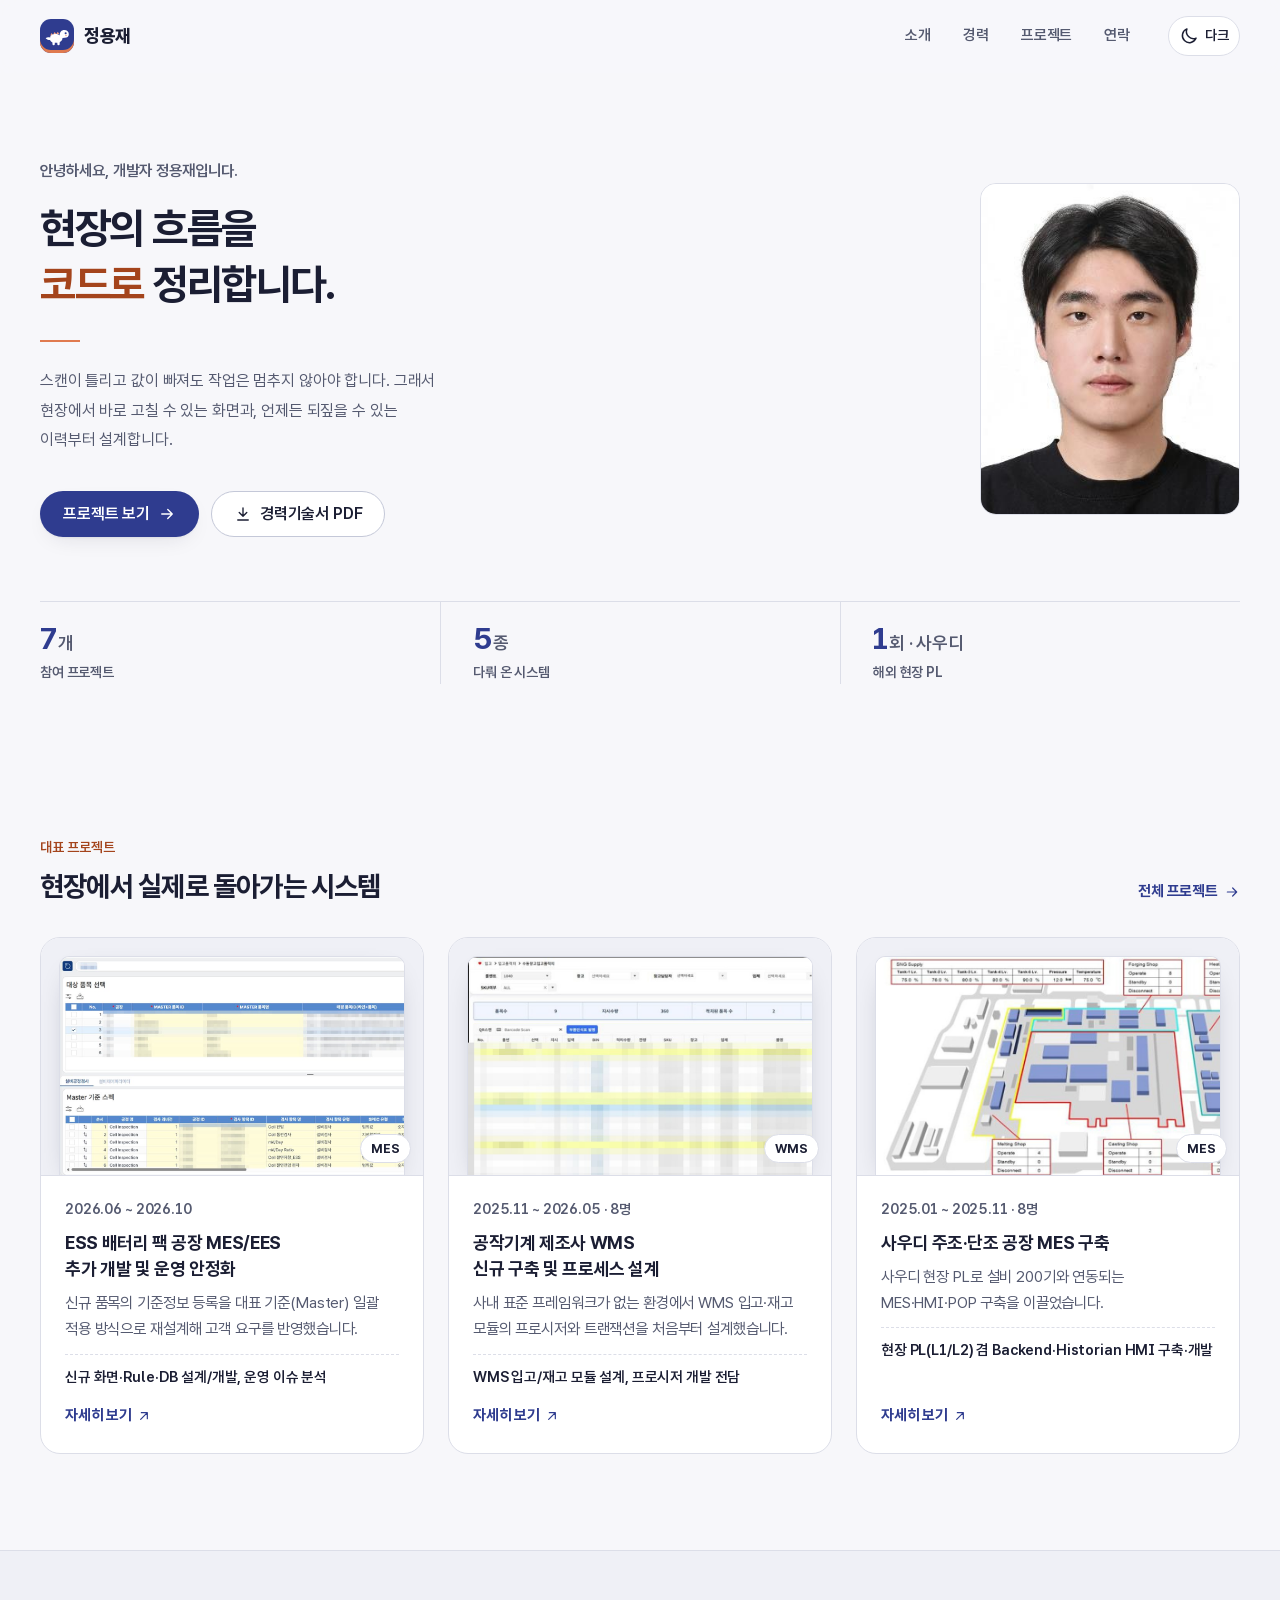
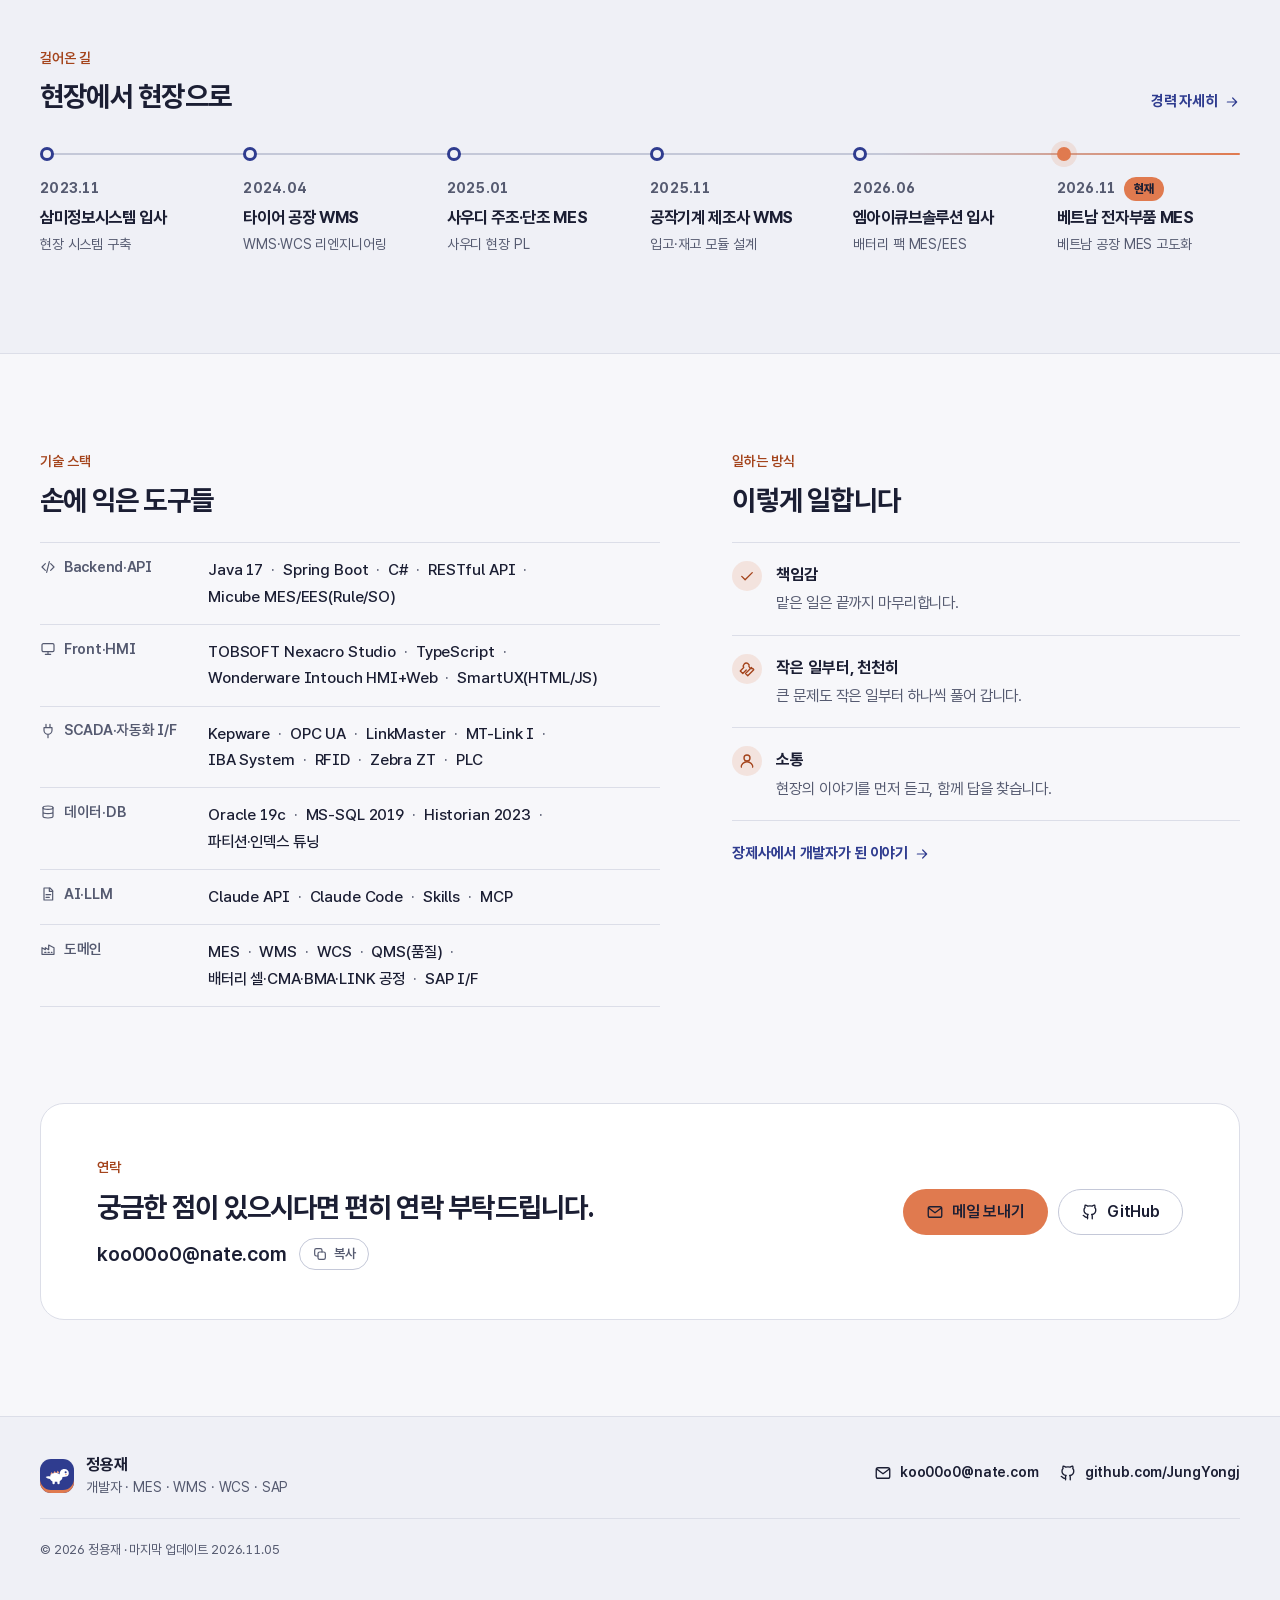
==== commit 9b2c732c: "[feat] 화면 문구를 정중한 말투로 통일 - 연락 문구를 '궁금한 점이 있으시다면 편히 연락 부탁드립니다'로 변경 - 오류·404·준비 중·갤러리 안내 문구의 '~요' 말투를 " ====
--- a/index.html
+++ b/index.html
@@ -12,14 +12,15 @@
     <meta name="theme-color" content="#2F3C8F"><meta name="robots" content="noindex, nofollow"><script src="js/theme.h8z3tpxftx.js"></script>
     
     <link rel="stylesheet" href="css/tokens.ky7bestf1s.css" />
-    <link rel="stylesheet" href="app.u7a2rq9zf4.css" />
+    <link rel="stylesheet" href="app.nwm55zkayv.css" />
     <link rel="stylesheet" href="Portfolio.Web.n6bfeco9po.styles.css" />
     <link rel="icon" href="favicon.pjfcrfaqp0.svg" type="image/svg&#x2B;xml" />
     <title>정용재 · 개발자 포트폴리오</title><meta name="description" content="제조 현장의 흐름을 시스템으로 옮기는 개발자 정용재의 포트폴리오 · MES · WMS · WCS · SAP 연동"></head>
 
 <body><div class="intro" aria-hidden="true" b-naqy9it6a0><div class="intro-glow" b-naqy9it6a0></div>
-    <div class="intro-center" b-naqy9it6a0><span class="intro-mark" b-naqy9it6a0><svg viewBox="0 0 72 72" width="72" height="72" focusable="false" b-naqy9it6a0><rect x="2" y="2" width="68" height="68" rx="22" pathLength="1" b-naqy9it6a0></rect></svg>
-            <span class="intro-char" b-naqy9it6a0>정</span></span>
+    <div class="intro-center" b-naqy9it6a0><span class="intro-mark" b-naqy9it6a0><svg class="intro-frame" viewBox="0 0 72 72" width="72" height="72" focusable="false" b-naqy9it6a0><rect x="2" y="2" width="68" height="68" rx="22" pathLength="1" b-naqy9it6a0></rect></svg>
+            <svg class="intro-night" viewBox="20 20 32 32" width="38" height="38" focusable="false" b-naqy9it6a0><path class="intro-moon" d="M34.63 25.01 A12 12 0 1 0 46.8 39.2 A9.5 9.5 0 0 1 34.63 25.01 Z" b-naqy9it6a0></path>
+                <path class="intro-spark" d="M46 22.5 Q46.7 27.3 51.5 28 Q46.7 28.7 46 33.5 Q45.3 28.7 40.5 28 Q45.3 27.3 46 22.5 Z" b-naqy9it6a0></path></svg></span>
         <span class="intro-name" b-naqy9it6a0>정용재</span>
         <span class="intro-line" b-naqy9it6a0></span>
         <span class="intro-tag" b-naqy9it6a0>현장의 흐름을 코드로</span>
@@ -150,7 +151,7 @@
         <a class="link-more home-story-link" href="about.html">장제사에서 개발자가 된 이야기 <svg class="icon " width="16" height="16" viewBox="0 0 24 24" fill="none" stroke="currentColor" stroke-width="1.8" stroke-linecap="round" stroke-linejoin="round" aria-hidden="true" focusable="false"><path d="M5 12h14M13 6l6 6-6 6"></path></svg></a></div></section>
 
 <section class="section section-contact container" aria-labelledby="contact-title"><div class="contact-card reveal"><div><p class="section-kicker">연락</p>
-            <h2 id="contact-title">궁금한 점이 있으면 편하게 연락 주세요.</h2>
+            <h2 id="contact-title">궁금한 점이 있으시다면 편히 연락 부탁드립니다.</h2>
             <p class="contact-mail"><span data-copy-source>koo00o0@nate.com</span>
                 <button type="button" class="copy-button" data-copy aria-label="메일 주소 복사"><svg class="icon " width="16" height="16" viewBox="0 0 24 24" fill="none" stroke="currentColor" stroke-width="1.8" stroke-linecap="round" stroke-linejoin="round" aria-hidden="true" focusable="false"><rect x="9" y="9" width="11" height="11" rx="2.5"></rect>
             <path d="M15 9V6.5A2.5 2.5 0 0 0 12.5 4h-6A2.5 2.5 0 0 0 4 6.5v6A2.5 2.5 0 0 0 6.5 15H9"></path></svg> <span data-copy-label>복사</span></button></p></div>
@@ -174,8 +175,8 @@
         <p class="footer-meta muted">© 2026 정용재 · 마지막 업데이트 <time>2026.11.05</time></p></div></footer>
 
 <div id="blazor-error-ui" data-nosnippet b-naqy9it6a0>
-    문제가 생겼어요.
+    문제가 발생했습니다.
     <a href="index.html" class="reload" b-naqy9it6a0>다시 불러오기</a>
     <span class="dismiss" b-naqy9it6a0>✕</span></div>
         <blazor-focus-on-navigate selector="h1"></blazor-focus-on-navigate>
-    <script src="js/site.d76icu36it.js" defer></script></body></html>+    <script src="js/site.3dteb1r2dp.js" defer></script></body></html>
--- a/app.nwm55zkayv.css
+++ b/app.nwm55zkayv.css
@@ -0,0 +1,2310 @@
+/* ==========================================================================
+   기본
+   ========================================================================== */
+*, *::before, *::after { box-sizing: border-box; }
+
+html {
+    -webkit-text-size-adjust: 100%;
+    text-size-adjust: 100%;
+    scroll-padding-top: calc(var(--header-h) + 16px);
+}
+
+body {
+    margin: 0;
+    min-height: 100vh;
+    display: flex;
+    flex-direction: column;
+    background: var(--bg);
+    color: var(--text);
+    font-family: var(--font-sans);
+    font-size: var(--fs-body);
+    line-height: var(--lh-body);
+    font-feature-settings: "ss06";
+    word-break: keep-all;
+    overflow-wrap: break-word;
+    -webkit-font-smoothing: antialiased;
+    -moz-osx-font-smoothing: grayscale;
+    text-rendering: optimizeLegibility;
+    transition: background-color 240ms ease, color 240ms ease;
+}
+
+main { flex: 1; outline: none; }
+
+h1, h2, h3, h4 {
+    margin: 0;
+    line-height: 1.3;
+    letter-spacing: -0.02em;
+    font-weight: 800;
+    text-wrap: balance;
+}
+h1 { font-size: var(--fs-h1); }
+h2 { font-size: var(--fs-h2); }
+h3 { font-size: var(--fs-h3); font-weight: 700; }
+p { margin: 0; text-wrap: pretty; }
+ul, ol { margin: 0; padding: 0; list-style: none; }
+img, svg { display: block; max-width: 100%; }
+a { color: var(--primary); text-decoration: none; }
+time, .tabular { font-variant-numeric: tabular-nums; }
+
+.muted { color: var(--muted); }
+.nowrap { white-space: nowrap; }
+.flip { transform: scaleX(-1); }
+.icon { flex: none; }
+
+:focus-visible {
+    outline: 3px solid var(--primary);
+    outline-offset: 3px;
+    border-radius: 6px;
+}
+
+::selection { background: var(--accent-soft); color: var(--text); }
+
+.container {
+    width: 100%;
+    max-width: calc(var(--page-max) + var(--gutter) * 2);
+    margin-inline: auto;
+    padding-inline: var(--gutter);
+}
+
+.skip-link {
+    position: absolute;
+    left: 16px;
+    top: -60px;
+    z-index: 100;
+    padding: 10px 16px;
+    border-radius: 10px;
+    background: var(--primary);
+    color: var(--on-primary);
+    font-weight: 700;
+}
+.skip-link:focus { top: 12px; }
+
+.draft-notice {
+    padding: 6px var(--gutter);
+    text-align: center;
+    font-size: 13px;
+    font-weight: 600;
+    color: var(--accent-ink);
+    background: var(--accent-soft);
+    border-bottom: 1px solid var(--border);
+}
+
+/* ==========================================================================
+   버튼
+   ========================================================================== */
+.btn {
+    display: inline-flex;
+    align-items: center;
+    justify-content: center;
+    gap: 8px;
+    min-height: 48px;
+    padding: 0 22px;
+    border-radius: 999px;
+    border: 1.5px solid transparent;
+    font: inherit;
+    font-size: 16px;
+    font-weight: 700;
+    line-height: 1;
+    letter-spacing: -0.01em;
+    cursor: pointer;
+    white-space: nowrap;
+    transition: transform var(--dur) var(--ease), box-shadow var(--dur) var(--ease),
+                background-color var(--dur) ease, border-color var(--dur) ease, color var(--dur) ease;
+}
+.btn:hover { transform: translateY(-1px); }
+.btn:active { transform: translateY(0); }
+
+.btn-primary { background: var(--primary); color: var(--on-primary); box-shadow: var(--shadow-md); }
+.btn-primary:hover { box-shadow: var(--shadow-lg); }
+.btn-primary .icon { transition: transform var(--dur) var(--ease); }
+.btn-primary:hover .icon { transform: translateX(3px); }
+
+.btn-ghost { background: var(--surface); color: var(--text); border-color: var(--border-strong); }
+.btn-ghost:hover { border-color: var(--primary); color: var(--primary); }
+
+.btn-accent { background: var(--accent); color: var(--on-accent); }
+.btn-accent:hover { box-shadow: 0 10px 24px -12px rgba(224, 122, 79, 0.7); }
+
+.icon-button {
+    display: inline-flex;
+    align-items: center;
+    gap: 6px;
+    height: 40px;
+    min-width: 40px;
+    padding: 0 10px;
+    border: 1px solid var(--border);
+    border-radius: 999px;
+    background: var(--surface);
+    color: var(--text);
+    font: inherit;
+    font-size: 14px;
+    font-weight: 600;
+    cursor: pointer;
+    transition: border-color var(--dur) ease, color var(--dur) ease, background-color var(--dur) ease;
+}
+.icon-button:hover { border-color: var(--primary); color: var(--primary); }
+
+/* 테마 아이콘: 지금 테마의 반대(바꿀 대상)를 보여 준다 */
+.show-dark { display: none; }
+[data-theme="dark"] .show-dark { display: block; }
+[data-theme="dark"] .show-light { display: none; }
+
+/* ==========================================================================
+   헤더
+   ========================================================================== */
+.site-header {
+    position: sticky;
+    top: 0;
+    z-index: 50;
+    background: var(--header-bg);
+    -webkit-backdrop-filter: saturate(160%) blur(14px);
+    backdrop-filter: saturate(160%) blur(14px);
+    border-bottom: 1px solid transparent;
+    transition: border-color 200ms ease, background-color 240ms ease;
+}
+.site-header.is-scrolled { border-bottom-color: var(--border); }
+
+.header-inner {
+    display: flex;
+    align-items: center;
+    gap: 24px;
+    height: var(--header-h);
+}
+
+.brand {
+    display: inline-flex;
+    align-items: center;
+    gap: 10px;
+    color: var(--text);
+    font-weight: 800;
+    font-size: 18px;
+    letter-spacing: -0.02em;
+}
+.brand-mark {
+    display: inline-grid;
+    place-items: center;
+    width: 34px;
+    height: 34px;
+    border-radius: 11px;
+    background: var(--primary);
+    color: var(--on-primary);
+    font-size: 16px;
+    font-weight: 800;
+    box-shadow: inset 0 -3px 0 var(--accent);
+}
+
+.site-nav { margin-left: auto; }
+.site-nav ul { display: flex; gap: 4px; }
+.site-nav a {
+    position: relative;
+    display: block;
+    padding: 8px 14px;
+    border-radius: 999px;
+    color: var(--muted);
+    font-weight: 600;
+    font-size: 15px;
+    transition: color var(--dur) ease, background-color var(--dur) ease;
+}
+.site-nav a:hover { color: var(--text); background: var(--primary-soft); }
+.site-nav a.is-active { color: var(--text); }
+.site-nav a.is-active::after {
+    content: "";
+    position: absolute;
+    left: 14px;
+    right: 14px;
+    bottom: 3px;
+    height: 2px;
+    border-radius: 2px;
+    background: var(--accent);
+}
+
+.header-actions { display: flex; align-items: center; gap: 8px; }
+.menu-button { display: none; }
+.menu-button .when-open { display: none; }
+.menu-button[aria-expanded="true"] .when-open { display: block; }
+.menu-button[aria-expanded="true"] .when-closed { display: none; }
+
+@media (max-width: 767px) {
+    .header-inner { gap: 12px; }
+    .theme-label { display: none; }
+    .menu-button { display: inline-flex; justify-content: center; padding: 0; width: 40px; }
+    .header-actions { margin-left: auto; }
+
+    .site-nav {
+        position: absolute;
+        top: 100%; left: 0; right: 0;
+        margin: 0;
+        padding: 8px var(--gutter) 20px;
+        background: var(--surface);
+        border-bottom: 1px solid var(--border);
+        box-shadow: var(--shadow-lg);
+        visibility: hidden;
+        opacity: 0;
+        transform: translateY(-8px);
+        transition: opacity 160ms ease, transform 160ms var(--ease), visibility 0s linear 160ms;
+    }
+    .site-nav[data-open="true"] {
+        visibility: visible;
+        opacity: 1;
+        transform: none;
+        transition: opacity 160ms ease, transform 160ms var(--ease);
+    }
+    .site-nav ul { flex-direction: column; gap: 2px; }
+    .site-nav a {
+        padding: 14px 12px;
+        border-radius: 12px;
+        font-size: 18px;
+        color: var(--text);
+    }
+    .site-nav a.is-active { background: var(--primary-soft); }
+    .site-nav a.is-active::after { left: 0; right: auto; top: 14px; bottom: 14px; width: 3px; height: auto; }
+}
+
+/* ==========================================================================
+   히어로
+   ========================================================================== */
+.hero {
+    position: relative;
+    overflow: hidden;
+    isolation: isolate;
+    padding: 56px 0 72px;
+}
+.hero-glow {
+    position: absolute;
+    z-index: -1;
+    top: -260px;
+    left: -220px;
+    width: 900px;
+    height: 900px;
+    background: var(--glow);
+    pointer-events: none;
+}
+.hero-inner {
+    display: grid;
+    gap: 48px;
+    align-items: center;
+}
+.hero-copy { display: grid; gap: 24px; justify-items: start; }
+
+.eyebrow {
+    display: inline-flex;
+    align-items: center;
+    gap: 10px;
+    padding: 6px 14px 6px 12px;
+    border-radius: 999px;
+    border: 1px solid var(--border);
+    background: var(--surface);
+    color: var(--muted);
+    font-size: var(--fs-small);
+    font-weight: 600;
+    letter-spacing: 0.01em;
+}
+.eyebrow-dot {
+    width: 8px;
+    height: 8px;
+    border-radius: 50%;
+    background: var(--accent);
+    box-shadow: 0 0 0 4px var(--accent-soft);
+}
+
+.hero-title {
+    font-size: var(--fs-hero);
+    line-height: 1.24;
+    letter-spacing: -0.035em;
+    font-weight: 800;
+}
+.hero-hello {
+    display: block;
+    margin-bottom: 10px;
+    font-size: 0.42em;
+    font-weight: 600;
+    letter-spacing: -0.01em;
+    color: var(--muted);
+}
+.ink-accent {
+    color: var(--accent-ink);
+    background: linear-gradient(transparent 68%, var(--accent-soft) 68%, var(--accent-soft) 92%, transparent 92%);
+    padding: 0 0.04em;
+}
+.br-wide { display: none; }
+
+.hero-lead {
+    max-width: 34em;
+    font-size: 17px;
+    line-height: 1.75;
+    color: var(--muted);
+}
+.hero-actions { display: flex; flex-wrap: wrap; gap: 12px; }
+
+.hero-visual {
+    position: relative;
+    justify-self: center;
+    width: 232px;
+    aspect-ratio: 1;
+}
+.photo-ring {
+    position: absolute;
+    inset: 0;
+    border-radius: 50%;
+    padding: 6px;
+    background: conic-gradient(from 210deg, var(--accent), #F4C2A0, var(--accent), var(--accent-ink), var(--accent));
+    box-shadow: var(--shadow-lg);
+}
+.photo-frame {
+    position: relative;
+    display: grid;
+    place-items: center;
+    align-content: center;
+    gap: 6px;
+    width: 100%;
+    height: 100%;
+    border-radius: 50%;
+    border: 6px solid var(--bg);
+    background:
+        radial-gradient(circle at 30% 25%, var(--primary-soft), transparent 60%),
+        var(--surface);
+    color: var(--muted);
+    overflow: hidden;
+}
+.photo-placeholder { opacity: 0.55; }
+.photo-caption { font-size: 13px; font-weight: 600; letter-spacing: 0.02em; }
+
+.orbit-chip {
+    position: absolute;
+    display: inline-flex;
+    align-items: center;
+    gap: 6px;
+    padding: 7px 12px;
+    border-radius: 999px;
+    background: var(--surface);
+    border: 1px solid var(--border);
+    box-shadow: var(--shadow-md);
+    color: var(--text);
+    font-size: 13px;
+    font-weight: 700;
+    white-space: nowrap;
+    animation: float 6s ease-in-out infinite;
+}
+.orbit-chip .icon { color: var(--primary); }
+.chip-a { top: 6%; left: -18%; }
+.chip-b { top: 46%; right: -22%; animation-delay: -2s; }
+.chip-c { bottom: 2%; left: -6%; animation-delay: -4s; }
+
+@keyframes float {
+    0%, 100% { transform: translateY(0); }
+    50% { transform: translateY(-6px); }
+}
+
+@media (min-width: 768px) {
+    .hero { padding: 88px 0 104px; }
+    .hero-lead { font-size: 18px; }
+    .hero-visual { width: 300px; }
+}
+
+@media (min-width: 1024px) {
+    .hero { padding: 104px 0 120px; }
+    .hero-inner { grid-template-columns: minmax(0, 1.35fr) minmax(0, 0.65fr); gap: 64px; }
+    .hero-visual { width: 340px; justify-self: end; margin-right: 40px; }
+    .br-wide { display: inline; }
+}
+
+@media (max-width: 1023px) {
+    .hero-visual { order: -1; }
+}
+
+/* ==========================================================================
+   숫자 띠
+   ========================================================================== */
+.stats-wrap { margin-top: -40px; position: relative; z-index: 1; }
+.stats {
+    display: grid;
+    grid-template-columns: repeat(3, minmax(0, 1fr));
+    margin: 0;
+    border-radius: var(--radius);
+    background: var(--surface);
+    border: 1px solid var(--card-border);
+    box-shadow: var(--shadow-md);
+}
+.stat {
+    display: grid;
+    gap: 4px;
+    padding: 20px 16px;
+    text-align: center;
+}
+.stat + .stat { border-left: 1px solid var(--border); }
+.stat dt { font-size: 13px; font-weight: 600; color: var(--muted); }
+.stat dd { margin: 0; display: flex; justify-content: center; align-items: baseline; gap: 2px; }
+.stat-value {
+    font-size: 30px;
+    font-weight: 800;
+    letter-spacing: -0.03em;
+    color: var(--primary);
+    line-height: 1.1;
+}
+.stat-unit { font-size: 15px; font-weight: 700; color: var(--muted); }
+
+@media (min-width: 768px) {
+    .stat { padding: 28px 24px; }
+    .stat dt { font-size: var(--fs-small); }
+    .stat-value { font-size: 40px; }
+    .stat-unit { font-size: 18px; }
+}
+
+/* ==========================================================================
+   섹션 공통
+   ========================================================================== */
+.section { padding-block: 64px; }
+@media (min-width: 768px) { .section { padding-block: 96px; } }
+
+.section-head {
+    display: grid;
+    grid-template-columns: 1fr auto;
+    align-items: end;
+    gap: 8px 24px;
+    margin-bottom: 32px;
+}
+.section-head > :not(.link-more) { grid-column: 1; }
+.section-head.compact { margin-bottom: 24px; grid-template-columns: 1fr; }
+.section-kicker {
+    font-size: 13px;
+    font-weight: 800;
+    letter-spacing: 0.08em;
+    color: var(--accent-ink);
+    text-transform: uppercase;
+}
+.link-more {
+    grid-column: 2;
+    grid-row: 1 / span 2;
+    align-self: end;
+    display: inline-flex;
+    align-items: center;
+    gap: 6px;
+    font-weight: 700;
+    font-size: 15px;
+    white-space: nowrap;
+}
+.link-more .icon { transition: transform var(--dur) var(--ease); }
+.link-more:hover .icon { transform: translateX(3px); }
+.link-more.under { margin-top: 20px; }
+
+@media (max-width: 639px) {
+    .section-head { grid-template-columns: 1fr; }
+    .section-head .link-more { grid-column: 1; grid-row: auto; margin-top: 4px; }
+}
+
+/* ==========================================================================
+   대표 프로젝트 카드
+   ========================================================================== */
+.project-grid { display: grid; gap: 20px; }
+
+.project-card {
+    display: grid;
+    height: 100%;
+    overflow: hidden;
+    border-radius: var(--radius);
+    background: var(--surface);
+    border: 1px solid var(--card-border);
+    box-shadow: var(--shadow-sm);
+    color: var(--text);
+    transition: transform 200ms var(--ease), box-shadow 200ms var(--ease), border-color 200ms ease;
+}
+.project-card:hover {
+    transform: translateY(-4px);
+    box-shadow: var(--shadow-lg);
+    border-color: var(--border-strong);
+}
+.project-card:focus-visible { border-radius: var(--radius); }
+
+.project-cover {
+    position: relative;
+    display: grid;
+    place-items: center;
+    aspect-ratio: 16 / 9;
+    overflow: hidden;
+    color: rgba(255, 255, 255, 0.92);
+}
+.cover-grid {
+    position: absolute;
+    inset: 0;
+    background-image:
+        linear-gradient(rgba(255, 255, 255, 0.09) 1px, transparent 1px),
+        linear-gradient(90deg, rgba(255, 255, 255, 0.09) 1px, transparent 1px);
+    background-size: 28px 28px;
+    -webkit-mask-image: radial-gradient(ellipse at 70% 30%, #000 10%, transparent 75%);
+    mask-image: radial-gradient(ellipse at 70% 30%, #000 10%, transparent 75%);
+}
+.cover-icon {
+    position: relative;
+    filter: drop-shadow(0 8px 18px rgba(0, 0, 0, 0.18));
+    transition: transform 300ms var(--ease);
+}
+.project-card:hover .cover-icon { transform: scale(1.06) rotate(-3deg); }
+.cover-indigo { background: linear-gradient(135deg, #26307A 0%, #3E4DB0 60%, #6170D6 100%); }
+.cover-peach  { background: linear-gradient(135deg, #C8603A 0%, #E07A4F 55%, #F2A27F 100%); color: rgba(27, 30, 51, 0.88); }
+.cover-peach .cover-grid {
+    background-image:
+        linear-gradient(rgba(27, 30, 51, 0.08) 1px, transparent 1px),
+        linear-gradient(90deg, rgba(27, 30, 51, 0.08) 1px, transparent 1px);
+}
+.cover-slate  { background: linear-gradient(135deg, #273248 0%, #3C4A63 55%, #5B6B89 100%); }
+
+.project-body {
+    display: grid;
+    align-content: start;
+    gap: 10px;
+    padding: 22px 24px 24px;
+}
+.badges { display: flex; flex-wrap: wrap; gap: 6px; }
+.badge {
+    display: inline-flex;
+    align-items: center;
+    padding: 3px 10px;
+    border-radius: 999px;
+    background: var(--primary-soft);
+    color: var(--primary);
+    font-size: 12.5px;
+    font-weight: 700;
+    letter-spacing: 0.01em;
+}
+.badge + .badge { background: transparent; border: 1px solid var(--border); color: var(--muted); }
+.project-body h3 { margin-top: 4px; }
+.project-period { font-size: var(--fs-small); color: var(--muted); font-weight: 600; }
+.project-summary { color: var(--muted); font-size: 15.5px; line-height: 1.65; }
+.project-go {
+    display: inline-flex;
+    align-items: center;
+    gap: 4px;
+    margin-top: 6px;
+    color: var(--primary);
+    font-weight: 700;
+    font-size: 15px;
+}
+.project-go .icon { transition: transform var(--dur) var(--ease); }
+.project-card:hover .project-go .icon { transform: translate(2px, -2px); }
+
+/* 태블릿: 가로형 카드 한 줄씩 */
+@media (min-width: 640px) and (max-width: 1023px) {
+    .project-card { grid-template-columns: minmax(0, 0.9fr) minmax(0, 1.1fr); }
+    .project-cover { aspect-ratio: auto; min-height: 220px; }
+    .project-body { align-content: center; }
+}
+@media (min-width: 1024px) {
+    .project-grid { grid-template-columns: repeat(3, minmax(0, 1fr)); gap: 24px; }
+    .project-card { grid-template-rows: auto 1fr; }
+}
+
+/* ==========================================================================
+   타임라인
+   ========================================================================== */
+.section-band {
+    background: var(--surface-2);
+    border-block: 1px solid var(--border);
+}
+
+.timeline {
+    position: relative;
+    display: grid;
+    gap: 0;
+    padding-left: 28px;
+}
+.timeline::before {
+    content: "";
+    position: absolute;
+    left: 6px;
+    top: 10px;
+    bottom: 10px;
+    width: 2px;
+    border-radius: 2px;
+    background: linear-gradient(var(--border-strong), var(--border-strong) 70%, var(--accent));
+}
+.timeline-item {
+    position: relative;
+    display: grid;
+    gap: 2px;
+    justify-items: start;
+    padding: 0 0 28px;
+}
+.timeline-item:last-child { padding-bottom: 0; }
+.timeline-dot {
+    position: absolute;
+    left: -28px;
+    top: 6px;
+    width: 14px;
+    height: 14px;
+    border-radius: 50%;
+    background: var(--surface-2);
+    border: 3px solid var(--primary);
+}
+.is-current .timeline-dot {
+    background: var(--accent);
+    border-color: var(--accent);
+    box-shadow: 0 0 0 6px var(--accent-soft);
+}
+.timeline-date { font-size: var(--fs-small); font-weight: 700; color: var(--muted); letter-spacing: 0.02em; }
+.timeline-title { font-size: 18px; font-weight: 800; letter-spacing: -0.02em; }
+.timeline-desc { font-size: 15px; color: var(--muted); }
+.pill-now {
+    margin-top: 6px;
+    padding: 2px 10px;
+    border-radius: 999px;
+    background: var(--accent);
+    color: var(--on-accent);
+    font-size: 12px;
+    font-weight: 800;
+}
+
+@media (min-width: 768px) {
+    .timeline {
+        grid-template-columns: repeat(4, minmax(0, 1fr));
+        gap: 24px;
+        padding: 30px 0 0;
+    }
+    .timeline::before {
+        left: 7px;
+        right: 0;
+        top: 6px;
+        bottom: auto;
+        width: auto;
+        height: 2px;
+        background: linear-gradient(90deg, var(--border-strong), var(--border-strong) 70%, var(--accent));
+    }
+    .timeline-item { padding: 0; }
+    .timeline-dot { left: 0; top: -30px; }
+}
+
+/* ==========================================================================
+   기술 스택 + 최근 기록
+   ========================================================================== */
+.split { display: grid; gap: 64px; }
+@media (min-width: 1024px) {
+    .split { grid-template-columns: minmax(0, 1.1fr) minmax(0, 0.9fr); gap: 72px; }
+}
+
+.skill-groups { display: grid; gap: 16px; }
+@media (min-width: 640px) { .skill-groups { grid-template-columns: repeat(2, minmax(0, 1fr)); } }
+
+.skill-group {
+    padding: 20px;
+    border-radius: var(--radius);
+    background: var(--surface);
+    border: 1px solid var(--card-border);
+    box-shadow: var(--shadow-sm);
+}
+.skill-group h3 {
+    display: flex;
+    align-items: center;
+    gap: 8px;
+    margin-bottom: 14px;
+    font-size: 16px;
+}
+.skill-group h3 .icon { color: var(--primary); }
+.chips { display: flex; flex-wrap: wrap; gap: 6px; }
+.chips li {
+    padding: 4px 11px;
+    border-radius: 8px;
+    background: var(--surface-2);
+    border: 1px solid var(--border);
+    font-size: 14px;
+    font-weight: 600;
+    color: var(--text);
+}
+
+.note-list {
+    border-radius: var(--radius);
+    background: var(--surface);
+    border: 1px solid var(--card-border);
+    box-shadow: var(--shadow-sm);
+    overflow: hidden;
+}
+.note-list li + li { border-top: 1px solid var(--border); }
+.note-item {
+    display: flex;
+    align-items: center;
+    gap: 14px;
+    padding: 18px 20px;
+    color: var(--text);
+    transition: background-color var(--dur) ease;
+}
+.note-item:hover { background: var(--primary-soft); }
+.note-item:focus-visible { outline-offset: -3px; border-radius: 0; }
+.note-icon {
+    display: grid;
+    place-items: center;
+    flex: none;
+    width: 40px;
+    height: 40px;
+    border-radius: 12px;
+    background: var(--primary-soft);
+    color: var(--primary);
+}
+.note-text { display: grid; gap: 2px; min-width: 0; flex: 1; }
+.note-text strong { font-size: 16px; font-weight: 700; line-height: 1.45; }
+.note-meta { font-size: 13.5px; color: var(--muted); font-weight: 500; }
+.note-arrow { color: var(--muted); transition: transform var(--dur) var(--ease), color var(--dur) ease; }
+.note-item:hover .note-arrow { transform: translateX(3px); color: var(--primary); }
+
+/* ==========================================================================
+   연락 카드
+   ========================================================================== */
+.contact-card {
+    position: relative;
+    display: grid;
+    gap: 24px;
+    align-items: center;
+    overflow: hidden;
+    isolation: isolate;
+    padding: 36px 28px;
+    border-radius: 24px;
+    background: linear-gradient(135deg, #26307A 0%, #2F3C8F 50%, #4251B4 100%);
+    color: #FFFFFF;
+}
+.contact-card::after {
+    content: "";
+    position: absolute;
+    z-index: -1;
+    right: -120px;
+    top: -160px;
+    width: 420px;
+    height: 420px;
+    border-radius: 50%;
+    background: radial-gradient(closest-side, rgba(244, 164, 131, 0.35), transparent);
+}
+.contact-card .section-kicker { color: #F7B899; }
+.contact-card h2 { margin-top: 8px; }
+.contact-card .muted { margin-top: 8px; color: rgba(255, 255, 255, 0.82); }
+.contact-card .btn-accent { justify-self: start; background: #F4A483; color: #1B1E33; }
+
+[data-theme="dark"] .contact-card {
+    background: var(--surface);
+    border: 1px solid var(--border);
+}
+[data-theme="dark"] .contact-card::after { background: radial-gradient(closest-side, rgba(255, 196, 110, 0.16), transparent); }
+
+@media (min-width: 768px) {
+    .contact-card { grid-template-columns: 1fr auto; padding: 48px 56px; }
+    .contact-card .btn-accent { justify-self: end; }
+}
+
+/* ==========================================================================
+   푸터
+   ========================================================================== */
+.site-footer {
+    border-top: 1px solid var(--border);
+    background: var(--surface-2);
+    padding: 36px 0 40px;
+    font-size: var(--fs-small);
+}
+.footer-inner { display: grid; gap: 20px; align-items: center; }
+.footer-id { display: flex; align-items: center; gap: 12px; }
+.footer-id > div { display: grid; line-height: 1.5; }
+.footer-id strong { font-size: 16px; }
+.footer-links { display: flex; flex-wrap: wrap; gap: 8px 20px; }
+.footer-links a {
+    display: inline-flex;
+    align-items: center;
+    gap: 8px;
+    color: var(--text);
+    font-weight: 600;
+}
+.footer-links a:hover { color: var(--primary); }
+.footer-meta { font-size: 13px; }
+
+@media (min-width: 768px) {
+    .footer-inner { grid-template-columns: 1fr auto; }
+    .footer-meta { grid-column: 1 / -1; padding-top: 20px; border-top: 1px solid var(--border); }
+}
+
+/* ==========================================================================
+   빈 페이지(준비 중·404)
+   ========================================================================== */
+.page-empty {
+    display: grid;
+    gap: 16px;
+    justify-items: start;
+    align-content: center;
+    min-height: 56vh;
+    padding-block: 64px;
+}
+.page-empty .btn { margin-top: 8px; }
+
+/* ==========================================================================
+   등장 효과 (JS가 있을 때만, 움직임 줄이기 설정이면 끔)
+   ========================================================================== */
+html.js .reveal {
+    opacity: 0;
+    transform: translateY(14px);
+    transition: opacity 520ms var(--ease), transform 520ms var(--ease);
+}
+html.js .reveal.is-visible { opacity: 1; transform: none; }
+
+@media (prefers-reduced-motion: reduce) {
+    *, *::before, *::after {
+        animation: none !important;
+        transition: none !important;
+        scroll-behavior: auto !important;
+    }
+    html.js .reveal { opacity: 1; transform: none; }
+}
+
+/* ==========================================================================
+   Blazor 기본 오류 영역
+   ========================================================================== */
+.blazor-error-boundary {
+    padding: 1rem 1.25rem;
+    border-radius: 12px;
+    background: var(--accent-soft);
+    color: var(--text);
+}
+.blazor-error-boundary::after { content: "⚠ 문제가 생겼어요."; }
+
+/* 바로 위 섹션 여백과 겹치지 않게 */
+.section-contact { padding-top: 0; }
+
+/* 모바일: 버튼 폭을 맞추고 사진 원을 조금 작게 */
+@media (max-width: 479px) {
+    .hero { padding-top: 40px; }
+    .hero-inner { gap: 36px; }
+    .hero-visual { width: 200px; }
+    .hero-actions { display: grid; grid-template-columns: 1fr; width: 100%; }
+    .hero-actions .btn { width: 100%; }
+    .chip-a { left: -26%; }
+    .chip-b { right: -30%; }
+}
+
+/* ==========================================================================
+   다듬기 v2 (2026-11-04) — 분위기는 그대로, 굵기·선·여백만 가볍게
+   이 묶음만 지우면 v1로 돌아간다.
+   ========================================================================== */
+
+/* 1. 글자: 제목 굵기를 한 단계 낮추고 자간을 살짝 좁힘 */
+body { letter-spacing: -0.008em; }
+h2 { font-weight: 700; letter-spacing: -0.028em; }
+.hero-title { font-weight: 700; letter-spacing: -0.04em; line-height: 1.22; }
+.hero-hello { font-weight: 500; }
+
+/* 2. 강조 단어: 두꺼운 형광펜 → 얇은 밑줄 */
+.ink-accent {
+    background: linear-gradient(var(--accent), var(--accent)) no-repeat 0 94% / 100% 0.07em;
+    padding: 0;
+}
+
+/* 3. 섹션 머리: 짧은 선 + 넓은 자간 */
+.section-kicker {
+    display: inline-flex;
+    align-items: center;
+    gap: 10px;
+    font-size: 12.5px;
+    font-weight: 700;
+    letter-spacing: 0.14em;
+}
+.section-kicker::before {
+    content: "";
+    width: 22px;
+    height: 1.5px;
+    border-radius: 2px;
+    background: currentColor;
+    opacity: 0.7;
+}
+.page-empty .section-kicker::before { display: none; }
+
+/* 4. 버튼·배지: 한 단계 가볍게 */
+.btn { font-weight: 600; min-height: 46px; }
+.badge { font-size: 12px; font-weight: 600; letter-spacing: 0.02em; }
+
+/* 5. 사진 링: 얇게 + 바깥 궤도선 위에 칩 4개 */
+.photo-ring { padding: 3px; }
+.photo-frame { border-width: 7px; }
+.orbit {
+    position: absolute;
+    inset: -30px;
+    border-radius: 50%;
+    border: 1px dashed var(--border-strong);
+    opacity: 0.9;
+}
+.orbit-chip { padding: 6px 12px 6px 10px; font-weight: 600; letter-spacing: 0.02em; }
+.chip-a { top: -2%; left: -10%; }
+.chip-b { top: 18%; right: -24%; animation-delay: -1.5s; }
+.chip-c { bottom: 4%; left: -22%; animation-delay: -3s; }
+.chip-d { bottom: -6%; right: 0; animation-delay: -4.5s; }
+
+/* 6. 숫자 띠: 숫자 굵기 낮추고 단위는 작게 */
+.stat-value { font-weight: 700; letter-spacing: -0.04em; }
+.stat-unit { font-weight: 600; }
+
+/* 7. 프로젝트 표지: 아이콘을 유리 원 안에 */
+.project-card { border-radius: 20px; }
+.project-cover::before {
+    content: "";
+    position: absolute;
+    width: 96px;
+    height: 96px;
+    border-radius: 50%;
+    background: rgba(255, 255, 255, 0.12);
+    border: 1px solid rgba(255, 255, 255, 0.24);
+    -webkit-backdrop-filter: blur(6px);
+    backdrop-filter: blur(6px);
+}
+.cover-peach::before { background: rgba(27, 30, 51, 0.06); border-color: rgba(27, 30, 51, 0.16); }
+.cover-icon { filter: none; }
+.project-card:hover .cover-icon { transform: scale(1.06); }
+
+/* 8. 연락 카드: 버튼 2개 */
+.contact-actions { display: flex; flex-wrap: wrap; gap: 10px; }
+.btn-onbrand {
+    background: transparent;
+    color: #FFFFFF;
+    border-color: rgba(255, 255, 255, 0.45);
+}
+.btn-onbrand:hover { border-color: #FFFFFF; }
+[data-theme="dark"] .btn-onbrand { color: var(--text); border-color: var(--border-strong); }
+[data-theme="dark"] .btn-onbrand:hover { border-color: var(--primary); color: var(--primary); }
+.contact-card .btn-accent { justify-self: auto; }
+@media (min-width: 768px) {
+    .contact-actions { justify-content: flex-end; }
+}
+
+@media (max-width: 479px) {
+    .hero-visual { width: 188px; margin-top: 18px; }
+    .orbit { inset: -22px; }
+    .chip-a { left: -24%; }
+    .chip-b { right: -34%; }
+    .chip-c { left: -34%; }
+    .chip-d { right: -12%; }
+    .contact-actions { display: grid; }
+    .contact-actions .btn { width: 100%; }
+}
+
+/* ==========================================================================
+   정리판 v3 (2026-11-04) — "AI 템플릿 티" 줄이기
+   떠 있는 칩·궤도·유리 원·격자·번지는 빛을 빼고, 글자·여백·얇은 선으로.
+   진짜 사진·표지·화면이 들어오면 그게 장식이 된다.
+   ========================================================================== */
+
+/* 히어로: 알약 꼬리표 → 선 하나 + 글자 */
+.eyebrow {
+    padding: 0;
+    border: 0;
+    background: none;
+    gap: 12px;
+    font-size: 13px;
+    font-weight: 600;
+    letter-spacing: 0.12em;
+    color: var(--muted);
+}
+.eyebrow::before {
+    content: "";
+    width: 28px;
+    height: 1.5px;
+    background: var(--accent);
+}
+.orbit, .orbit-chip { display: none; }
+
+/* 사진: 얇은 피치 선 하나 + 그림자 없음 */
+.photo-ring {
+    padding: 2px;
+    background: var(--accent);
+    box-shadow: none;
+}
+.photo-frame {
+    border-width: 8px;
+    background: var(--surface);
+}
+.photo-placeholder { opacity: 0.4; }
+
+/* 숫자 띠: 그림자 없이 선만 */
+.stats { box-shadow: none; }
+
+/* 프로젝트 표지: 그라데이션 대신 차분한 단색 + 큰 시스템 이름 */
+.project-card { box-shadow: none; }
+.project-card:hover { box-shadow: var(--shadow-md); }
+.project-cover {
+    place-items: stretch;
+    align-content: space-between;
+    padding: 20px 22px;
+    aspect-ratio: 16 / 8;
+    background: var(--cover-bg) !important;
+    color: var(--cover-ink) !important;
+}
+.project-cover::before { display: none; }
+.cover-icon { opacity: 0.8; }
+.project-card:hover .cover-icon { transform: none; }
+.cover-label {
+    align-self: end;
+    font-size: 44px;
+    font-weight: 700;
+    letter-spacing: -0.04em;
+    line-height: 1;
+}
+.cover-indigo { --cover-bg: #E7E9F5; --cover-ink: #2F3C8F; }
+.cover-peach  { --cover-bg: #F7E4DA; --cover-ink: #A4441C; }
+.cover-slate  { --cover-bg: #E4E7EE; --cover-ink: #3C4A63; }
+[data-theme="dark"] .cover-indigo { --cover-bg: #222A4C; --cover-ink: #B7C1FF; }
+[data-theme="dark"] .cover-peach  { --cover-bg: #2E2635; --cover-ink: #F7B899; }
+[data-theme="dark"] .cover-slate  { --cover-bg: #232A40; --cover-ink: #C3CADB; }
+@media (min-width: 640px) and (max-width: 1023px) {
+    .project-cover { aspect-ratio: auto; min-height: 200px; }
+}
+
+/* 기술·기록 카드: 그림자 없이 선만 */
+.skill-group, .note-list { box-shadow: none; }
+
+/* 연락 카드: 번지는 빛 없이 단색 */
+.contact-card { background: var(--primary); }
+.contact-card::after { display: none; }
+[data-theme="dark"] .contact-card { background: var(--surface); }
+
+/* ==========================================================================
+   v4 (2026-11-04) — 독립 디자인 리뷰 반영 + 실제 이력
+   템플릿 틀(원형 사진·숫자 카드·번호 머리표·박스 안 박스·아이콘 칸)을 걷어 낸다.
+   ========================================================================== */
+
+/* 히어로: 4:5 사진, 키워드 줄 강조 */
+.eyebrow { font-size: 15px; letter-spacing: 0.01em; color: var(--text); }
+.eyebrow::before { width: 20px; }
+.hero-visual { display: none; }
+.hero-photo { margin: 0; justify-self: end; width: 300px; }
+.hero-photo img {
+    width: 100%;
+    height: auto;
+    aspect-ratio: 312 / 399;
+    object-fit: cover;
+    border-radius: 20px;
+    background: var(--surface-2);
+}
+.hero-photo::after {
+    content: "";
+    display: block;
+    width: 40px;
+    height: 2px;
+    margin: 14px 0 0 auto;
+    background: var(--accent);
+}
+@media (max-width: 1023px) {
+    .hero-inner { gap: 24px; }
+    .hero-photo { order: -1; justify-self: start; width: 88px; }
+    .hero-photo img { border-radius: 16px; }
+    .hero-photo::after { display: none; }
+}
+@media (max-width: 479px) {
+    .hero { padding-top: 32px; }
+    .hero-photo { width: 72px; margin-top: 0; }
+}
+
+/* 숫자: 카드 → 히어로 아래 얇은 선 위 한 줄 */
+.stats-wrap { margin-top: 0; }
+.stats {
+    margin-top: 56px;
+    border: 0;
+    border-top: 1px solid var(--border);
+    border-radius: 0;
+    background: none;
+    box-shadow: none;
+}
+.stat {
+    display: flex;
+    flex-direction: column-reverse;
+    justify-content: flex-end;
+    gap: 2px;
+    padding: 20px 0 0;
+    text-align: left;
+}
+.stat + .stat { border-left: 0; padding-left: 32px; }
+.stat dd { justify-content: flex-start; }
+.stat-value { font-size: 32px; }
+@media (max-width: 479px) {
+    .stats { margin-top: 40px; }
+    .stat + .stat { padding-left: 16px; }
+    .stat-value { font-size: 26px; }
+    .stat-unit { font-size: 13px; }
+    .stat dt { font-size: 12.5px; }
+}
+@media (min-width: 768px) { .stat-value { font-size: 36px; } }
+.hero { padding-bottom: 72px; }
+
+/* 섹션 머리: 번호·선 없이, 한글 자간 0 */
+.section-kicker { letter-spacing: 0; font-size: 14px; font-weight: 600; }
+.section-kicker::before { display: none; }
+
+/* 휴대폰: 더 보기 링크는 목록 뒤로 */
+.link-more.under.m-only { display: none; }
+@media (max-width: 639px) {
+    .section-head .link-more { display: none; }
+    .link-more.under.m-only { display: inline-flex; }
+}
+
+/* 프로젝트 카드: 같은 바탕의 그림 틀 + 역할 줄, 떠오르기 없음 */
+.project-card:hover { transform: none; box-shadow: none; border-color: var(--primary); }
+.project-cover {
+    aspect-ratio: 16 / 10;
+    --cover-bg: var(--surface-2);
+    --cover-ink: var(--text);
+    border-bottom: 1px solid var(--border);
+}
+.cover-label { font-size: 36px; }
+.cover-note {
+    order: -1;
+    justify-self: end;
+    font-size: 12px;
+    font-weight: 600;
+    color: var(--muted);
+}
+.project-body { gap: 8px; }
+.project-body h3 { margin-top: 0; font-size: 18px; line-height: 1.45; }
+.project-period { order: -1; }
+.project-impact {
+    padding-top: 10px;
+    margin-top: 4px;
+    border-top: 1px dashed var(--border);
+    font-size: 14.5px;
+    font-weight: 600;
+    color: var(--text);
+}
+@media (min-width: 640px) and (max-width: 1023px) {
+    .project-cover { min-height: 220px; }
+}
+
+/* 경력 띠: 제목 굵기 맞춤, 현재 표시는 날짜 옆 */
+.timeline-title { font-weight: 700; }
+.timeline-date { display: inline-flex; align-items: center; gap: 8px; }
+.pill-now { margin-top: 0; }
+@media (min-width: 768px) {
+    .timeline { grid-template-columns: repeat(5, minmax(0, 1fr)); gap: 20px; }
+    .timeline-title { font-size: 16.5px; }
+    .timeline-desc { font-size: 14px; }
+}
+
+/* 기술 스택: 박스 안 박스 → 줄 목록 */
+.skill-groups { gap: 0; grid-template-columns: 1fr !important; }
+.skill-group {
+    display: grid;
+    grid-template-columns: 132px 1fr;
+    align-items: baseline;
+    gap: 16px;
+    padding: 14px 0;
+    border: 0;
+    border-top: 1px solid var(--border);
+    border-radius: 0;
+    background: none;
+}
+.skill-group:last-child { border-bottom: 1px solid var(--border); }
+.skill-group h3 { margin: 0; font-size: 14.5px; font-weight: 600; color: var(--muted); }
+.skill-group h3 .icon { color: var(--muted); }
+.chips { gap: 0; }
+.chips li { padding: 0; border: 0; background: none; font-size: 15.5px; font-weight: 500; }
+.chips li + li::before { content: "\00B7"; margin: 0 8px; color: var(--muted); }
+@media (max-width: 479px) {
+    .skill-group { grid-template-columns: 1fr; gap: 4px; }
+}
+
+/* 기록: 아이콘 칸 → 날짜 열 */
+.note-icon { display: none; }
+.note-list { border: 0; border-radius: 0; background: none; border-top: 1px solid var(--border); }
+.note-list li { border-bottom: 1px solid var(--border); }
+.note-list li + li { border-top: 0; }
+.note-item { display: grid; grid-template-columns: 96px 1fr auto; gap: 16px; padding: 16px 4px; }
+.note-date { font-size: 13.5px; color: var(--muted); font-weight: 500; }
+@media (max-width: 479px) {
+    .note-item { grid-template-columns: 1fr auto; row-gap: 2px; }
+    .note-date { grid-column: 1; grid-row: 2; }
+    .note-text { grid-column: 1; grid-row: 1; }
+    .note-arrow { grid-column: 2; grid-row: 1 / span 2; }
+}
+
+/* 연락: 가벼운 카드 + 메일 주소 글자로 + 복사 */
+.contact-card,
+[data-theme="dark"] .contact-card {
+    background: var(--surface);
+    border: 1px solid var(--border);
+    color: var(--text);
+}
+.contact-card .section-kicker { color: var(--accent-ink); }
+.contact-mail {
+    display: flex;
+    flex-wrap: wrap;
+    align-items: center;
+    gap: 8px 12px;
+    margin-top: 12px;
+    font-size: 20px;
+    font-weight: 600;
+}
+.contact-mail [data-copy-source] { user-select: all; }
+.copy-button {
+    display: inline-flex;
+    align-items: center;
+    gap: 6px;
+    height: 32px;
+    padding: 0 12px;
+    border: 1px solid var(--border-strong);
+    border-radius: 999px;
+    background: transparent;
+    color: var(--muted);
+    font: inherit;
+    font-size: 13px;
+    font-weight: 600;
+    cursor: pointer;
+    user-select: none;
+}
+.copy-button:hover { color: var(--primary); border-color: var(--primary); }
+.copy-button.is-done { color: var(--text); border-color: var(--text); }
+.contact-card .btn-accent { background: var(--accent); color: var(--on-accent); }
+
+/* 모바일 메뉴 뒤 가림막 */
+@media (max-width: 767px) {
+    .menu-scrim {
+        position: fixed;
+        inset: 0;
+        z-index: 40;
+        background: rgba(10, 12, 24, 0.36);
+    }
+    .menu-scrim[hidden] { display: none; }
+}
+
+/* ==========================================================================
+   경력 페이지
+   ========================================================================== */
+.page-head { display: grid; gap: 16px; justify-items: start; padding-block: 64px 32px; }
+.page-head h1 { max-width: 20em; font-weight: 700; letter-spacing: -0.035em; }
+.page-lead { max-width: 40em; }
+@media (min-width: 768px) { .page-head { padding-block: 96px 48px; } }
+
+.career { display: grid; gap: 64px; padding-bottom: 32px; }
+.company-head {
+    display: grid;
+    gap: 16px;
+    padding-bottom: 20px;
+    border-bottom: 2px solid var(--text);
+}
+.company-head h2 { font-size: 26px; }
+.company-en { font-size: 14px; color: var(--muted); font-weight: 500; }
+.company-meta { display: grid; gap: 6px; margin: 0; font-size: 15px; }
+.company-meta div { display: grid; grid-template-columns: 48px 1fr; gap: 12px; }
+.company-meta dt { color: var(--muted); font-weight: 600; }
+.company-meta dd { margin: 0; display: flex; align-items: center; gap: 8px; flex-wrap: wrap; }
+@media (min-width: 768px) {
+    .company-head { grid-template-columns: minmax(0, 1fr) minmax(0, 1.4fr); align-items: end; }
+}
+
+.project-list { display: grid; }
+.project-entry {
+    display: grid;
+    gap: 12px;
+    padding: 28px 0;
+    border-bottom: 1px solid var(--border);
+    scroll-margin-top: calc(var(--header-h) + 24px);
+}
+.entry-side { display: flex; align-items: center; gap: 10px; }
+.entry-period { font-size: 14px; font-weight: 600; color: var(--muted); }
+.entry-system {
+    padding: 2px 9px;
+    border-radius: 6px;
+    background: var(--primary-soft);
+    color: var(--primary);
+    font-size: 12px;
+    font-weight: 700;
+}
+.entry-main { display: grid; gap: 12px; min-width: 0; }
+.entry-main h3 { font-size: 19px; line-height: 1.45; }
+.entry-facts { display: grid; gap: 4px; margin: 0; font-size: 15px; }
+.entry-facts div { display: grid; grid-template-columns: 40px 1fr; gap: 12px; }
+.entry-facts dt { color: var(--muted); font-weight: 600; }
+.entry-facts dd { margin: 0; }
+.entry-achievements { display: grid; gap: 8px; }
+.entry-achievements li {
+    position: relative;
+    padding-left: 18px;
+    line-height: 1.7;
+}
+.entry-achievements li::before {
+    content: "";
+    position: absolute;
+    left: 2px;
+    top: 0.78em;
+    width: 6px;
+    height: 6px;
+    border-radius: 50%;
+    background: var(--accent);
+}
+.entry-tech { display: flex; flex-wrap: wrap; gap: 0; font-size: 14px; color: var(--muted); font-weight: 500; }
+.entry-tech li + li::before { content: "\00B7"; margin: 0 7px; }
+@media (min-width: 768px) {
+    .project-entry { grid-template-columns: 176px minmax(0, 1fr); gap: 32px; padding: 36px 0; }
+    .entry-side { flex-direction: column; align-items: flex-start; gap: 8px; }
+}
+
+.credentials { display: grid; gap: 48px; border-top: 1px solid var(--border); margin-top: 32px; }
+.cred-title { font-size: 20px; margin-bottom: 16px; }
+.cred-list li {
+    display: grid;
+    grid-template-columns: 76px 1fr;
+    gap: 16px;
+    padding: 12px 0;
+    border-bottom: 1px solid var(--border);
+    font-size: 15.5px;
+}
+.cred-list time { color: var(--muted); font-weight: 600; font-size: 14px; padding-top: 2px; }
+.cred-list span { display: grid; gap: 2px; }
+.cred-list .muted { font-size: 13.5px; }
+@media (min-width: 1024px) { .credentials { grid-template-columns: 1fr 1fr; gap: 64px; } }
+
+/* 히어로 아래 여백이 다음 섹션 여백과 겹치지 않게 */
+.hero { padding-bottom: 16px; }
+@media (min-width: 768px) { .hero { padding-bottom: 32px; } }
+
+/* ==========================================================================
+   P2 — 프로젝트 목록 · 상세 · 소개 · 연락
+   ========================================================================== */
+.section-tight { padding-bottom: 64px; }
+
+/* 필터: 선택된 것은 채움 + 굵기 (색만으로 구분하지 않음) */
+.filter-bar { display: flex; flex-wrap: wrap; gap: 8px; margin-top: 8px; }
+.filter-chip {
+    display: inline-flex;
+    align-items: center;
+    gap: 6px;
+    min-height: 38px;
+    padding: 0 14px;
+    border: 1px solid var(--border-strong);
+    border-radius: 999px;
+    color: var(--text);
+    font-size: 14.5px;
+    font-weight: 500;
+    text-decoration: none;
+}
+.filter-chip:hover { border-color: var(--primary); color: var(--primary); }
+.filter-chip[aria-current="page"] {
+    background: var(--text);
+    border-color: var(--text);
+    color: var(--bg);
+    font-weight: 700;
+}
+.filter-count { font-size: 12.5px; opacity: 0.75; font-variant-numeric: tabular-nums; }
+
+.project-title { margin: 0; font-size: 18px; line-height: 1.45; }
+.entry-link { color: inherit; text-decoration: none; }
+.entry-link:hover { color: var(--primary); text-decoration: underline; text-underline-offset: 4px; }
+
+/* 케이스 스터디 */
+.case-head { display: grid; gap: 14px; padding-block: 48px 32px; border-bottom: 1px solid var(--border); }
+.case-head h1 { max-width: 22em; font-size: clamp(28px, 4.2vw, 40px); line-height: 1.3; letter-spacing: -0.03em; }
+.crumbs { display: flex; gap: 8px; font-size: 14px; color: var(--muted); }
+.crumbs a { color: var(--muted); }
+.crumbs a:hover { color: var(--primary); }
+.crumbs [aria-current] { color: var(--text); font-weight: 600; }
+.case-facts { display: grid; gap: 8px 32px; margin: 8px 0 0; font-size: 15.5px; }
+.case-facts div { display: grid; grid-template-columns: 44px 1fr; gap: 12px; }
+.case-facts dt { color: var(--muted); font-weight: 600; }
+.case-facts dd { margin: 0; }
+@media (min-width: 768px) {
+    .case-head { padding-block: 72px 40px; }
+    .case-facts { grid-template-columns: repeat(3, auto); justify-content: start; }
+    .case-facts .wide { grid-column: 1 / -1; order: 9; }
+}
+.case-tech { margin-top: 4px; }
+
+.case-body { display: grid; gap: 40px; padding-block: 40px 72px; max-width: 820px; }
+.case-summary {
+    padding-left: 18px;
+    border-left: 3px solid var(--accent);
+    font-size: clamp(18px, 2.2vw, 21px);
+    font-weight: 600;
+    line-height: 1.6;
+}
+.case-section h2 { font-size: 22px; margin-bottom: 16px; }
+.case-achievements { display: grid; gap: 0; counter-reset: done; border-top: 1px solid var(--border); }
+.case-achievements li {
+    counter-increment: done;
+    display: grid;
+    grid-template-columns: 36px 1fr;
+    gap: 8px;
+    padding: 16px 0;
+    border-bottom: 1px solid var(--border);
+    line-height: 1.7;
+}
+.case-achievements li::before {
+    content: counter(done, decimal-leading-zero);
+    color: var(--accent-ink);
+    font-size: 14px;
+    font-weight: 700;
+    font-variant-numeric: tabular-nums;
+    padding-top: 2px;
+}
+.case-todo {
+    padding: 16px 20px;
+    border: 1px dashed var(--border-strong);
+    border-radius: var(--radius-sm);
+    color: var(--muted);
+    font-size: 14.5px;
+}
+.case-todo p { display: flex; align-items: center; gap: 6px; color: var(--text); }
+.case-todo ul { margin-top: 8px; padding-left: 18px; list-style: disc; }
+.case-nav { display: grid; grid-template-columns: 1fr 1fr; gap: 16px; padding-top: 24px; border-top: 1px solid var(--border); }
+.case-nav-link {
+    display: grid;
+    gap: 4px;
+    padding: 14px 16px;
+    border: 1px solid var(--border);
+    border-radius: var(--radius-sm);
+    color: var(--text);
+    text-decoration: none;
+    font-size: 14px;
+}
+.case-nav-link strong { font-size: 15.5px; }
+.case-nav-link:hover { border-color: var(--primary); }
+.case-nav-link.to-right { text-align: right; }
+
+/* 소개 */
+.about-head { grid-template-columns: 1fr; gap: 32px; justify-items: stretch; }
+.about-intro { display: grid; gap: 16px; justify-items: start; }
+.about-copy { display: grid; gap: 12px; max-width: 40em; }
+.about-copy p { line-height: 1.85; }
+.about-sub { margin-top: 12px; font-size: 17px; font-weight: 700; color: var(--accent-ink); }
+.about-photo { margin: 0; justify-self: start; }
+.about-photo img {
+    width: 200px;
+    height: auto;
+    aspect-ratio: 4 / 5;
+    object-fit: cover;
+    border-radius: var(--radius);
+    border: 1px solid var(--border);
+}
+@media (min-width: 900px) {
+    .about-head { grid-template-columns: minmax(0, 1fr) 280px; align-items: start; gap: 64px; }
+    .about-photo { justify-self: end; position: sticky; top: calc(var(--header-h) + 32px); }
+    .about-photo img { width: 280px; }
+}
+
+.life { display: grid; gap: 32px; }
+.book-card {
+    display: grid;
+    grid-template-columns: 112px 1fr;
+    gap: 20px;
+    align-items: start;
+    padding: 20px;
+    border: 1px solid var(--border);
+    border-radius: var(--radius);
+    background: var(--surface);
+}
+.book-cover {
+    width: 100%;
+    height: auto;
+    border-radius: 4px;
+    box-shadow: 0 1px 0 var(--border), 6px 8px 0 -2px var(--surface-2);
+}
+.book-body { display: grid; gap: 8px; justify-items: start; min-width: 0; }
+.book-kind { font-size: 13.5px; font-weight: 600; color: var(--muted); }
+.book-title { font-size: 24px; letter-spacing: -0.02em; }
+.book-sub { color: var(--muted); font-size: 15px; }
+.book-quote { margin: 8px 0; padding-left: 14px; border-left: 2px solid var(--border-strong); }
+.book-quote p { font-size: 15.5px; line-height: 1.8; }
+.book-quote footer { margin-top: 4px; font-size: 13px; }
+@media (min-width: 640px) {
+    .book-card { grid-template-columns: 168px 1fr; gap: 28px; padding: 28px; }
+}
+.hobby { display: grid; gap: 10px; align-content: start; }
+.hobby h3 { display: flex; align-items: center; gap: 8px; font-size: 18px; }
+.hobby p { line-height: 1.8; }
+.draft-tag {
+    justify-self: start;
+    padding: 4px 10px;
+    border: 1px dashed var(--border-strong);
+    border-radius: 6px;
+    color: var(--muted);
+    font-size: 13px;
+}
+@media (min-width: 1024px) { .life { grid-template-columns: minmax(0, 1.6fr) minmax(0, 1fr); gap: 48px; } }
+
+/* 연락 */
+.contact-grid { display: grid; gap: 16px; }
+.contact-item {
+    display: grid;
+    gap: 10px;
+    justify-items: start;
+    align-content: start;
+    padding: 24px;
+    border: 1px solid var(--border);
+    border-radius: var(--radius);
+    background: var(--surface);
+}
+.contact-label { display: flex; align-items: center; gap: 8px; font-weight: 700; }
+.contact-item .contact-mail { margin-top: 0; font-size: 18px; word-break: break-all; }
+.contact-value { color: var(--muted); }
+.contact-item .btn { margin-top: 6px; }
+@media (min-width: 900px) { .contact-grid { grid-template-columns: repeat(3, minmax(0, 1fr)); } }
+
+/* P2 검토 반영: 모바일 표지 납작하게 · 책 카드 세로 쌓기 · 띠 아래 겹선 제거 */
+@media (max-width: 639px) {
+    .project-cover { aspect-ratio: 2 / 1; min-height: 0; }
+    .cover-label { font-size: 30px; }
+    .book-card { grid-template-columns: 1fr; gap: 20px; }
+    .book-cover { width: 132px; }
+}
+.section-band + .credentials { border-top: 0; margin-top: 0; }
+
+/* ==========================================================================
+   첫 방문 오프닝 — "램프가 켜지고, 아기공룡이 걸어 나오고, 막이 걷힌다" (약 3초, 세션당 한 번)
+   html.intro-on 은 theme.js 가 첫 그리기 전에 붙인다. 막은 CSS만으로 스스로 사라진다.
+   ========================================================================== */
+.intro { display: none; }
+html.intro-on .intro {
+    position: fixed;
+    inset: 0;
+    z-index: 200;
+    display: grid;
+    place-items: center;
+    background: #12162A;
+    color: #ECEEF7;
+    animation: intro-lift 620ms cubic-bezier(0.76, 0, 0.24, 1) 2350ms forwards,
+               intro-gone 1ms linear 3010ms forwards;
+    will-change: transform;
+}
+
+.intro-glow {
+    position: absolute;
+    left: 50%;
+    top: 46%;
+    width: min(120vw, 900px);
+    aspect-ratio: 1;
+    translate: -50% -50%;
+    background: radial-gradient(circle, rgba(255, 196, 110, 0.26) 0%, rgba(244, 164, 131, 0.10) 32%, transparent 62%);
+    opacity: 0;
+    scale: 0.55;
+    animation: intro-glow 900ms cubic-bezier(0.2, 0.7, 0.2, 1) 60ms forwards;
+}
+.intro-center {
+    position: relative;
+    display: grid;
+    justify-items: center;
+    gap: 14px;
+    animation: intro-rise-out 520ms cubic-bezier(0.6, 0, 0.4, 1) 2290ms forwards;
+}
+.intro-mark { position: relative; display: grid; place-items: center; width: 72px; height: 72px; }
+.intro-mark .intro-frame { position: absolute; inset: 0; overflow: visible; }
+.intro-mark rect {
+    fill: rgba(157, 171, 255, 0);
+    stroke: #F4A483;
+    stroke-width: 2;
+    stroke-dasharray: 1;
+    stroke-dashoffset: 1;
+    opacity: 0;
+    animation: intro-draw 720ms cubic-bezier(0.65, 0, 0.35, 1) 180ms forwards,
+               intro-fill 420ms ease 820ms forwards;
+}
+/* 틀 안의 밤하늘: 초승달이 살짝 돌며 떠오르고, 오목한 곳에 작은 별이 반짝 켜진다 */
+.intro-night { position: relative; overflow: visible; filter: drop-shadow(0 0 6px rgba(255, 196, 110, 0.45)); }
+.intro-moon {
+    fill: #FFD6A8;
+    transform-box: fill-box;
+    transform-origin: center;
+    opacity: 0;
+    transform: rotate(-35deg) scale(0.6);
+    animation: intro-moon 640ms cubic-bezier(0.34, 1.4, 0.64, 1) 540ms forwards;
+}
+.intro-spark {
+    fill: #FFF3E2;
+    transform-box: fill-box;
+    transform-origin: center;
+    opacity: 0;
+    transform: scale(0);
+    animation: intro-spark 520ms cubic-bezier(0.34, 1.56, 0.64, 1) 980ms forwards,
+               intro-twinkle 760ms ease-in-out 1520ms;
+}
+@keyframes intro-moon { to { opacity: 1; transform: rotate(0deg) scale(1); } }
+@keyframes intro-spark { to { opacity: 1; transform: scale(1) rotate(0deg); } }
+@keyframes intro-twinkle {
+    0%, 100% { opacity: 1; transform: scale(1) rotate(0deg); }
+    50% { opacity: 0.55; transform: scale(0.7) rotate(45deg); }
+}
+.intro-name {
+    margin-top: 6px;
+    font-size: 22px;
+    font-weight: 700;
+    letter-spacing: 0.5em;
+    padding-left: 0.5em;
+    opacity: 0;
+    animation: intro-name 620ms cubic-bezier(0.2, 0.7, 0.2, 1) 700ms forwards;
+}
+.intro-line {
+    width: 96px;
+    height: 1px;
+    background: linear-gradient(90deg, transparent, #F4A483, transparent);
+    scale: 0 1;
+    animation: intro-line 480ms cubic-bezier(0.65, 0, 0.35, 1) 820ms forwards;
+}
+.intro-tag {
+    font-size: 14px;
+    font-weight: 500;
+    color: #A7ACC4;
+    opacity: 0;
+    animation: intro-in 420ms ease 960ms forwards;
+}
+
+@keyframes intro-glow { to { opacity: 1; scale: 1; } }
+@keyframes intro-draw { 2% { opacity: 1; } to { stroke-dashoffset: 0; opacity: 1; } }
+@keyframes intro-fill { to { fill: rgba(157, 171, 255, 0.14); } }
+@keyframes intro-in { to { opacity: 1; translate: 0 0; } }
+@keyframes intro-name { to { opacity: 1; letter-spacing: 0.14em; padding-left: 0.14em; } }
+@keyframes intro-line { to { scale: 1 1; } }
+@keyframes intro-rise-out { to { opacity: 0; translate: 0 -28px; } }
+@keyframes intro-lift { to { transform: translateY(-100%); } }
+@keyframes intro-gone { to { visibility: hidden; pointer-events: none; } }
+
+/* 막이 걷히는 순간 히어로가 한 줄씩 떠오른다 */
+html.intro-on .hero .reveal { transform: translateY(22px); }
+html.intro-on .hero .reveal.is-visible { transform: none; }
+html.intro-on .hero .eyebrow { transition-delay: 2530ms; }
+html.intro-on .hero .hero-title { transition-delay: 2610ms; transition-duration: 700ms; }
+html.intro-on .hero .hero-lead { transition-delay: 2730ms; }
+html.intro-on .hero .hero-actions { transition-delay: 2810ms; }
+html.intro-on .hero .hero-photo { transition-delay: 2670ms; transition-duration: 800ms; }
+html.intro-on .hero .stats { transition-delay: 2910ms; }
+
+/* 건너뛰기 (클릭·키·스크롤): 바로 걷고, 히어로도 곧바로 */
+html.intro-on.intro-skip .intro,
+html.intro-on.intro-skip .intro * { animation-delay: 0ms !important; animation-duration: 1ms !important; }
+html.intro-on.intro-skip .intro { animation: intro-lift 320ms cubic-bezier(0.76, 0, 0.24, 1) forwards, intro-gone 1ms linear 330ms forwards !important; }
+html.intro-on.intro-skip .hero .reveal { transition-delay: 120ms !important; }
+
+@media (prefers-reduced-motion: reduce) {
+    html.intro-on .intro { display: none !important; }
+}
+
+/* 막 아래 가장자리의 빛줄기: 다크 테마(배경이 같은 남색)에서도 걷히는 순간이 보이게 */
+html.intro-on .intro::after {
+    content: "";
+    position: absolute;
+    left: 0;
+    right: 0;
+    bottom: 0;
+    height: 2px;
+    background: linear-gradient(90deg, transparent 0%, #F4A483 30%, #FFD6A8 50%, #F4A483 70%, transparent 100%);
+    box-shadow: 0 0 28px 6px rgba(244, 164, 131, 0.38);
+    opacity: 0;
+    animation: intro-in 260ms ease 2290ms forwards;
+}
+
+/* ==========================================================================
+   P2 디자인 검토 반영 (2차)
+   ========================================================================== */
+
+/* A1. 태블릿(640–1023) 가로 카드: 뒤쪽 16/10 비율이 min-height와 만나 최소 너비로 번져 본문을 덮던 문제 */
+@media (min-width: 640px) and (max-width: 1023px) {
+    .project-cover {
+        aspect-ratio: auto;
+        min-width: 0;
+        min-height: 220px;
+        border-bottom: 0;
+        border-right: 1px solid var(--border);
+    }
+    .project-body { min-width: 0; }
+}
+
+/* A2. 가운뎃점이 줄 맨 앞에 오지 않게: 항목은 줄바꿈 금지, 점은 항목 뒤에 붙인다 */
+.chips li, .entry-tech li { white-space: nowrap; }
+.chips li + li::before, .entry-tech li + li::before { content: none; }
+.chips li:not(:last-child)::after { content: "\00B7"; margin: 0 8px; color: var(--muted); }
+.entry-tech li:not(:last-child)::after { content: "\00B7"; margin: 0 7px; }
+
+/* B3. 글줄 정리: 리드 문단 폭, 기술 분류 이름은 한 줄 */
+.page-lead { max-width: 42em; text-wrap: pretty; }
+.skill-group { grid-template-columns: 152px 1fr; }
+.skill-group h3 { white-space: nowrap; }
+@media (max-width: 479px) {
+    .skill-group { grid-template-columns: 1fr; }
+}
+
+/* B4. 구분선은 본문 폭 안에서만 · 마지막 항목 겹선 제거 */
+.project-entry:last-child { border-bottom: 0; }
+.credentials, .case-head {
+    border-top: 0;
+    border-bottom: 0;
+    background-repeat: no-repeat;
+    background-image: linear-gradient(var(--border), var(--border));
+    background-size: calc(100% - var(--gutter) * 2) 1px;
+}
+.credentials { background-position: center top; padding-top: 48px; }
+.case-head { background-position: center bottom; }
+.section-band + .credentials { background-image: none; }
+
+/* B5. 경력: 회사 정보 열을 프로젝트 본문 열과 같은 선에 */
+@media (min-width: 768px) {
+    .company-head { grid-template-columns: 176px minmax(0, 1fr); column-gap: 32px; row-gap: 16px; align-items: start; }
+    .company-head > div:first-child { grid-column: 1 / -1; }
+    .company-meta { grid-column: 2; }
+}
+
+/* B6. 상세: 머리와 본문을 같은 왼쪽 선에 (본문 글줄만 820px) */
+.case-body { max-width: calc(var(--page-max) + var(--gutter) * 2); }
+.case-body > * { max-width: 820px; }
+
+/* B7. 소개 사진: 작은 화면에서는 제목 위 작은 사진, 태블릿부터 오른쪽 열 */
+@media (max-width: 639px) {
+    .about-photo { order: -1; }
+    .about-photo img { width: 96px; border-radius: 16px; }
+}
+@media (min-width: 640px) and (max-width: 899px) {
+    .about-head { grid-template-columns: minmax(0, 1fr) 200px; align-items: start; gap: 40px; }
+    .about-photo { justify-self: end; }
+}
+
+/* B8. 다크 테마에서 흰 배경 증명사진이 튀지 않게 */
+:root[data-theme="dark"] .hero-photo img,
+:root[data-theme="dark"] .about-photo img { filter: brightness(0.88); box-shadow: 0 0 0 1px var(--border); }
+@media (prefers-color-scheme: dark) {
+    :root:not([data-theme="light"]) .hero-photo img,
+    :root:not([data-theme="light"]) .about-photo img { filter: brightness(0.88); box-shadow: 0 0 0 1px var(--border); }
+}
+
+/* B9. 홈 사진 아래 뜻 없는 짧은 선 제거 */
+.hero-photo::after { content: none; }
+
+/* B10. 카드의 "자세히 보기"를 줄마다 같은 높이에 */
+.project-body { display: flex; flex-direction: column; }
+.project-go { margin-top: auto; padding-top: 6px; }
+@media (min-width: 640px) and (max-width: 1023px) {
+    .project-body { justify-content: center; }
+    .project-go { margin-top: 6px; }
+}
+
+/* B11. 홈 최근 기록: P3 전 준비 중 안내 */
+.note-empty {
+    display: grid;
+    gap: 6px;
+    padding: 20px 22px;
+    border: 1px dashed var(--border-strong);
+    border-radius: var(--radius);
+    font-size: 15.5px;
+}
+
+/* B12. 연락 카드: 버튼 아래끝 맞추기 */
+.contact-item { display: flex; flex-direction: column; align-items: flex-start; }
+.contact-item .btn { margin-top: auto; }
+.contact-item .contact-value, .contact-item .contact-mail { margin-bottom: 6px; }
+
+/* 시 쓰기 문단: 맺음 한 줄은 살짝 기울여 손글씨 메모처럼 */
+.hobby-note {
+    padding-left: 12px;
+    border-left: 2px solid var(--accent);
+    color: var(--muted);
+    font-style: italic;
+    font-size: 15px;
+}
+
+/* ==========================================================================
+   소개 — 나의 이야기 (장제사 → 개발자)
+   ========================================================================== */
+.story { border-top: 1px solid var(--border); }
+.story-inner { display: grid; gap: 40px; }
+.story-text { display: grid; gap: 16px; align-content: start; max-width: 36em; }
+.story-text .section-head { margin-bottom: 4px; }
+.story-text > p { line-height: 1.85; }
+.story-values { display: grid; gap: 0; margin-top: 8px; border-top: 1px solid var(--border); }
+.story-values li {
+    display: grid;
+    grid-template-columns: 36px 1fr;
+    gap: 8px;
+    align-items: start;
+    padding: 14px 0;
+    border-bottom: 1px solid var(--border);
+}
+.story-values .icon {
+    width: 30px;
+    height: 30px;
+    padding: 6px;
+    border-radius: 50%;
+    background: var(--accent-soft);
+    color: var(--accent-ink);
+}
+.story-values span { display: grid; gap: 2px; font-size: 15.5px; color: var(--muted); }
+.story-values strong { color: var(--text); font-size: 16px; }
+
+.story-photos {
+    display: grid;
+    grid-template-columns: 1fr 1fr;
+    grid-template-rows: auto auto;
+    gap: 12px;
+}
+.story-photo { margin: 0; display: grid; gap: 6px; min-width: 0; }
+.story-photo img {
+    width: 100%;
+    height: 100%;
+    object-fit: cover;
+    border-radius: 14px;
+    background: var(--surface-2);
+}
+.story-photo figcaption { font-size: 13px; color: var(--muted); font-weight: 600; }
+.story-photo.is-main { grid-row: 1 / 3; }
+.story-photo.is-main img { aspect-ratio: 3 / 4.6; }
+.story-photo:not(.is-main) img { aspect-ratio: 4 / 3; }
+:root[data-theme="dark"] .story-photo img { filter: brightness(0.9); }
+@media (prefers-color-scheme: dark) {
+    :root:not([data-theme="light"]) .story-photo img { filter: brightness(0.9); }
+}
+@media (min-width: 1024px) {
+    .story-inner { grid-template-columns: minmax(0, 1fr) minmax(0, 1fr); gap: 72px; align-items: center; }
+}
+@media (max-width: 479px) {
+    .story-photos { gap: 8px; }
+}
+.story-timeline { display: grid; gap: 0; margin: 4px 0 4px 6px; border-left: 2px solid var(--border); }
+.story-timeline li { position: relative; display: grid; gap: 2px; padding: 0 0 14px 18px; font-size: 15px; }
+.story-timeline li:last-child { padding-bottom: 0; }
+.story-timeline li::before {
+    content: "";
+    position: absolute;
+    left: -7px;
+    top: 6px;
+    width: 12px;
+    height: 12px;
+    border-radius: 50%;
+    background: var(--bg);
+    border: 2px solid var(--border-strong);
+}
+.story-timeline li.is-now::before { background: var(--accent); border-color: var(--accent); }
+.story-timeline time { font-size: 13px; font-weight: 700; color: var(--muted); font-variant-numeric: tabular-nums; }
+.story-timeline em { font-style: normal; color: var(--muted); font-size: 13.5px; margin-left: 4px; }
+.story-photo.is-main img { aspect-ratio: 720 / 865; }
+
+/* ==========================================================================
+   오프닝 속 아기공룡 — 이름 아래 땅 선을 따라 걸어 나와 가운데에서 폴짝 (0.5s ~ 2.4s)
+   ========================================================================== */
+.intro-walk {
+    position: relative;
+    width: 220px;
+    height: 34px;
+    margin-top: 10px;
+}
+.intro-walk::before {
+    content: "";
+    position: absolute;
+    left: 0;
+    right: 0;
+    bottom: 3px;
+    height: 1px;
+    background: linear-gradient(90deg, transparent, rgba(236, 238, 247, 0.28) 20%, rgba(236, 238, 247, 0.28) 80%, transparent);
+    scale: 0 1;
+    animation: intro-line 520ms cubic-bezier(0.65, 0, 0.35, 1) 380ms forwards;
+}
+.intro-dino {
+    position: absolute;
+    left: 0;
+    bottom: 3px;
+    color: #9DABFF;
+    opacity: 0;
+    translate: -36px 0;
+    animation: intro-dino-walk 1600ms cubic-bezier(0.35, 0.1, 0.45, 1) 520ms forwards;
+}
+.intro-dino svg { display: block; overflow: visible; animation: intro-dino-hop 380ms cubic-bezier(0.3, 0, 0.4, 1) 2160ms 1; }
+.intro-dino .dino-skin, .intro-dino .dino-leg { fill: currentColor; }
+.intro-dino .dino-spike, .intro-dino .dino-cheek { fill: #F4A483; }
+.intro-dino .dino-belly { fill: #FFFFFF; opacity: 0.35; }
+.intro-dino .dino-eye-white { fill: #FFFFFF; }
+.intro-dino .dino-eye { fill: #12162A; }
+.intro-dino .dino-arm { fill: none; stroke: currentColor; stroke-width: 1.7; stroke-linecap: round; }
+.intro-dino .dino-leg { transform-box: fill-box; transform-origin: 50% 10%; }
+.intro-dino .leg-a { animation: dino-step 200ms ease-in-out 520ms 8 alternate; }
+.intro-dino .leg-b { animation: dino-step 200ms ease-in-out 520ms 8 alternate-reverse; }
+.intro-dino .dino-body { animation: dino-bob 100ms ease-in-out 520ms 16 alternate; }
+
+@keyframes intro-dino-walk {
+    0%   { opacity: 0; translate: -36px 0; }
+    12%  { opacity: 1; }
+    100% { opacity: 1; translate: 93px 0; }
+}
+@keyframes intro-dino-hop {
+    0%, 100% { transform: translateY(0) scale(1, 1); }
+    18%      { transform: translateY(0) scale(1.06, 0.92); }
+    50%      { transform: translateY(-9px) scale(0.98, 1.04); }
+    82%      { transform: translateY(0) scale(1.05, 0.94); }
+}
+@keyframes dino-step { from { transform: rotate(-22deg); } to { transform: rotate(22deg); } }
+@keyframes dino-bob  { from { transform: translateY(0); } to { transform: translateY(-1px); } }
+.story-text > p.story-quote {
+    margin: 4px 0;
+    padding: 2px 0 2px 16px;
+    border-left: 3px solid var(--accent);
+    font-size: 18px;
+    font-weight: 700;
+    line-height: 1.6;
+    color: var(--text);
+}
+
+/* ==========================================================================
+   홈 히어로 — 차분한 잡지형 (2026-11-05 사용자 선택 A)
+   인사 한 줄 → 40px 제목 → 짧은 선 → 16px 설명 → 버튼, 오른쪽에 작은 사진
+   ========================================================================== */
+.hero { padding: 88px 0 56px; }
+.hero-glow { opacity: 0.6; }
+.hero-copy { gap: 0; }
+.hero-title {
+    font-size: clamp(30px, 3.4vw, 42px);
+    line-height: 1.34;
+    letter-spacing: -0.035em;
+    font-weight: 700;
+}
+.hero-hi {
+    display: block;
+    margin-bottom: 18px;
+    font-size: 15.5px;
+    font-weight: 600;
+    letter-spacing: 0;
+    color: var(--muted);
+}
+.hero .ink-accent { color: var(--accent-ink); background: none; padding: 0; }
+.hero-title::after {
+    content: "";
+    display: block;
+    width: 40px;
+    height: 2px;
+    margin-top: 28px;
+    background: var(--accent);
+}
+.hero-lead {
+    max-width: 28em;
+    margin-top: 24px;
+    font-size: 16px;
+    line-height: 1.85;
+    color: var(--muted);
+}
+.hero-actions { margin-top: 36px; }
+.hero-photo { width: 260px; }
+.hero-photo img {
+    border-radius: 16px;
+    border: 1px solid var(--border);
+    box-shadow: none;
+}
+@media (min-width: 1024px) {
+    .hero-inner { grid-template-columns: minmax(0, 1fr) 260px; gap: 96px; align-items: center; }
+}
+@media (max-width: 1023px) {
+    .hero { padding: 48px 0 40px; }
+    .hero-photo { width: 84px; margin-bottom: 8px; }
+    .hero-photo img { border-radius: 14px; }
+}
+@media (max-width: 479px) {
+    .hero-photo { width: 72px; }
+    .hero-title { font-size: 28px; }
+    .hero-title::after { margin-top: 22px; }
+    .hero-lead { margin-top: 18px; font-size: 15.5px; }
+    .hero-actions { margin-top: 28px; }
+}
+
+/* 숫자 줄: 세로 구분선으로 나눈 세 칸 */
+.stats { margin-top: 64px; }
+.stat + .stat { border-left: 1px solid var(--border); padding-left: 32px; }
+.stat-value { font-size: 30px; font-weight: 700; }
+@media (max-width: 1023px) { .stats { margin-top: 44px; } .stat + .stat { padding-left: 16px; } .stat-value { font-size: 24px; } }
+
+/* ==========================================================================
+   프로젝트 대표 화면 (마스킹 슬라이드에서 승인한 것, 데이터는 모자이크)
+   표지 안에 작은 창처럼 걸어 두고, 위쪽 왼편이 보이게 자른다.
+   ========================================================================== */
+.project-cover.has-shot {
+    display: block;
+    padding: 18px 18px 0;
+    background: var(--surface-2);
+    overflow: hidden;
+}
+.project-cover.has-shot img {
+    display: block;
+    width: 100%;
+    height: calc(100% + 4px);
+    object-fit: cover;
+    object-position: left top;
+    border: 1px solid var(--border);
+    border-bottom: 0;
+    border-radius: 10px 10px 0 0;
+    background: #FFFFFF;
+    box-shadow: 0 10px 30px -18px rgba(18, 22, 42, 0.45);
+    transition: transform 320ms var(--ease);
+}
+.project-card:hover .project-cover.has-shot img { transform: translateY(-4px); }
+.cover-chip {
+    position: absolute;
+    right: 12px;
+    bottom: 12px;
+    padding: 3px 10px;
+    border-radius: 999px;
+    background: var(--surface);
+    border: 1px solid var(--border);
+    color: var(--text);
+    font-size: 12.5px;
+    font-weight: 700;
+}
+:root[data-theme="dark"] .project-cover.has-shot img { filter: brightness(0.9); }
+@media (prefers-color-scheme: dark) {
+    :root:not([data-theme="light"]) .project-cover.has-shot img { filter: brightness(0.9); }
+}
+@media (min-width: 640px) and (max-width: 1023px) {
+    .project-cover.has-shot { padding: 18px 0 18px 18px; }
+    .project-cover.has-shot img { height: 100%; border: 1px solid var(--border); border-right: 0; border-radius: 10px 0 0 10px; }
+}
+
+.case-shot { margin: 0; display: grid; gap: 10px; }
+.case-shot img {
+    width: 100%;
+    height: auto;
+    border: 1px solid var(--border);
+    border-radius: 12px;
+    background: #FFFFFF;
+}
+.case-shot figcaption { font-size: 13px; color: var(--muted); }
+:root[data-theme="dark"] .case-shot img { filter: brightness(0.92); }
+@media (prefers-color-scheme: dark) {
+    :root:not([data-theme="light"]) .case-shot img { filter: brightness(0.92); }
+}
+
+/* 걸어온 길: 단계 수만큼 칸을 자동으로 (5칸 고정이면 6번째가 아랫줄로 떨어짐, 2026-11-05) */
+@media (min-width: 768px) {
+    .timeline { grid-template-columns: none; grid-auto-flow: column; grid-auto-columns: minmax(0, 1fr); }
+}
+/* 태블릿 폭은 6칸이 좁아 세로 줄로 */
+@media (min-width: 768px) and (max-width: 1023px) {
+    .timeline { grid-auto-flow: row; grid-auto-columns: auto; gap: 0; padding: 0 0 0 28px; }
+    .timeline::before {
+        left: 6px; right: auto; top: 10px; bottom: 10px; width: 2px; height: auto;
+        background: linear-gradient(var(--border-strong), var(--border-strong) 70%, var(--accent));
+    }
+    .timeline-item { padding: 0 0 28px; }
+    .timeline-item:last-child { padding-bottom: 0; }
+    .timeline-dot { left: -28px; top: 6px; }
+}
+
+/* 홈 「이렇게 일합니다」 — 노트가 생기기 전까지 오른쪽 칸 (2026-11-05) */
+.home-values { margin-top: 4px; }
+.home-values li { padding-block: 18px; }
+.home-story-link { margin-top: 20px; }
+
+/* 머리말 표시 = 칸 안 아기공룡 (2026-11-05) */
+.brand-mark svg { display: block; overflow: visible; }
+.brand-mark .bm-skin { fill: var(--on-primary); }
+.brand-mark .bm-spike { fill: #F4A483; }
+.brand-mark .bm-eye { fill: var(--primary); }
+.brand:hover .brand-mark svg { transform: translateY(-1px) rotate(-4deg); transition: transform 160ms ease; }
+@media (prefers-reduced-motion: reduce) { .brand:hover .brand-mark svg { transform: none; } }
+
+/* ==========================================================================
+   사진 없는 프로젝트 표지 (2026-11-05): 사진 카드와 같은 창 틀 + 흐린 화면 밑그림
+   ========================================================================== */
+.cover-wire {
+    position: relative;
+    height: calc(100% + 4px);
+    overflow: hidden;
+    border: 1px solid var(--border);
+    border-bottom: 0;
+    border-radius: 10px 10px 0 0;
+    background: var(--surface);
+    box-shadow: 0 10px 30px -18px rgba(18, 22, 42, 0.45);
+    color: var(--text);
+    transition: transform 320ms var(--ease);
+}
+.project-card:hover .cover-wire { transform: translateY(-4px); }
+.cover-wire > svg { display: block; width: 100%; height: 100%; opacity: 0.55; }
+.cover-wire .w-bar  { fill: var(--surface-2); }
+.cover-wire .w-dot  { fill: var(--border); }
+.cover-wire .w-line { fill: var(--border); }
+.cover-wire .w-box  { fill: none; stroke: var(--border); stroke-width: 1.2; }
+.cover-wire .w-btn  { fill: var(--primary); opacity: 0.35; }
+.cover-wire .w-head { fill: var(--primary); opacity: 0.14; }
+.cover-wire .w-ok   { fill: var(--accent); opacity: 0.6; }
+.wire-badge {
+    position: absolute;
+    left: 50%;
+    top: 50%;
+    transform: translate(-50%, -50%);
+    display: inline-flex;
+    align-items: center;
+    gap: 7px;
+    padding: 7px 14px;
+    border-radius: 999px;
+    background: var(--surface);
+    border: 1px solid var(--border);
+    box-shadow: var(--shadow-md, 0 6px 20px -10px rgba(18, 22, 42, 0.35));
+    color: var(--muted);
+    font-size: 13px;
+    font-weight: 700;
+    white-space: nowrap;
+}
+.wire-badge.is-live { color: var(--text); }
+.wire-pulse {
+    position: relative;
+    width: 8px;
+    height: 8px;
+    border-radius: 50%;
+    background: var(--accent);
+}
+.wire-pulse::after {
+    content: "";
+    position: absolute;
+    inset: -4px;
+    border-radius: 50%;
+    border: 2px solid var(--accent);
+    opacity: 0;
+    animation: wire-pulse 1.8s ease-out infinite;
+}
+@keyframes wire-pulse { 0% { transform: scale(0.5); opacity: 0.7; } 100% { transform: scale(1.4); opacity: 0; } }
+@media (prefers-reduced-motion: reduce) { .wire-pulse::after { animation: none; } }
+@media (min-width: 640px) and (max-width: 1023px) {
+    .cover-wire { height: 100%; border: 1px solid var(--border); border-right: 0; border-radius: 10px 0 0 10px; }
+}
+.book-cover { background: var(--surface-2); }
+
+/* ==========================================================================
+   프로젝트 상세: 화면 갤러리 + 문제→고민→해결→결과 (2026-11-05)
+   ========================================================================== */
+.case-gallery { display: grid; gap: 12px; }
+.gal-stage { position: relative; }
+.gal-track {
+    display: flex;
+    gap: 16px;
+    margin: 0;
+    padding: 0;
+    list-style: none;
+    overflow-x: auto;
+    overscroll-behavior-x: contain;
+    scroll-snap-type: x mandatory;
+    scrollbar-width: none;
+    border-radius: 14px;
+}
+.gal-track::-webkit-scrollbar { display: none; }
+.gal-track:focus-visible { outline: 2px solid var(--primary); outline-offset: 4px; }
+.gal-slide { flex: 0 0 100%; min-width: 0; scroll-snap-align: start; }
+.gal-slide figure { margin: 0; display: grid; gap: 10px; }
+.gal-frame {
+    display: grid;
+    place-items: center;
+    aspect-ratio: 16 / 10;
+    padding: 14px;
+    border: 1px solid var(--border);
+    border-radius: 14px;
+    background: var(--surface-2);
+    overflow: hidden;
+    cursor: zoom-in;
+}
+.gal-frame img {
+    max-width: 100%;
+    max-height: 100%;
+    object-fit: contain;
+    border-radius: 6px;
+    background: #FFFFFF;
+    box-shadow: 0 10px 30px -18px rgba(18, 22, 42, 0.5);
+}
+:root[data-theme="dark"] .gal-frame img, :root[data-theme="dark"] .gal-thumb img { filter: brightness(0.92); }
+@media (prefers-color-scheme: dark) {
+    :root:not([data-theme="light"]) .gal-frame img, :root:not([data-theme="light"]) .gal-thumb img { filter: brightness(0.92); }
+}
+.gal-slide figcaption { font-size: 14.5px; line-height: 1.55; color: var(--text); }
+.gal-num { margin-right: 6px; font-weight: 800; color: var(--accent-ink, var(--accent)); font-variant-numeric: tabular-nums; }
+.gal-bar { display: flex; align-items: center; gap: 16px; }
+.gal-bar[hidden] { display: none; }
+.gal-ctrl { display: inline-flex; align-items: center; gap: 6px; flex: none; }
+.gal-count { margin: 0; min-width: 52px; text-align: center; font-size: 14px; color: var(--muted); font-variant-numeric: tabular-nums; }
+.gal-count strong { color: var(--text); }
+.gal-btn {
+    display: inline-grid;
+    place-items: center;
+    width: 40px;
+    height: 40px;
+    border: 1px solid var(--border);
+    border-radius: 999px;
+    background: var(--surface);
+    color: var(--text);
+    cursor: pointer;
+}
+.gal-btn:hover:not(:disabled) { border-color: var(--primary); color: var(--primary); }
+.gal-btn:disabled { opacity: 0.35; cursor: default; }
+.gal-thumbs {
+    display: flex;
+    gap: 8px;
+    margin: 0;
+    padding: 2px;
+    list-style: none;
+    overflow-x: auto;
+    scrollbar-width: thin;
+    min-width: 0;
+}
+.gal-thumb {
+    display: block;
+    width: 72px;
+    height: 46px;
+    padding: 0;
+    border: 2px solid transparent;
+    border-radius: 8px;
+    background: var(--surface-2);
+    overflow: hidden;
+    cursor: pointer;
+    opacity: 0.6;
+    transition: opacity 160ms ease, border-color 160ms ease;
+}
+.gal-thumb img { width: 100%; height: 100%; object-fit: cover; object-position: left top; }
+.gal-thumb:hover { opacity: 1; }
+.gal-thumb.is-active { opacity: 1; border-color: var(--primary); }
+.gal-note { margin: 0; font-size: 12.5px; color: var(--muted); }
+@media (max-width: 639px) {
+    .gal-frame { aspect-ratio: 4 / 3; padding: 8px; }
+    .gal-bar { flex-direction: column; align-items: stretch; gap: 10px; }
+    .gal-ctrl { justify-content: center; }
+    .gal-thumb { width: 60px; height: 40px; }
+}
+@media (prefers-reduced-motion: no-preference) { .gal-track { scroll-behavior: smooth; } }
+
+/* 문제 → 고민 → 해결 → 결과 */
+.case-story h2, .case-now h2 { margin-top: 4px; }
+.story-steps { display: grid; gap: 0; margin: 8px 0 0; padding: 0; list-style: none; }
+.story-step {
+    display: grid;
+    grid-template-columns: 64px 1fr;
+    gap: 16px;
+    padding: 18px 0;
+    border-top: 1px solid var(--border);
+}
+.story-step p { margin: 0; line-height: 1.75; }
+.story-label {
+    align-self: start;
+    justify-self: start;
+    padding: 3px 10px;
+    border-radius: 999px;
+    background: var(--surface-2);
+    border: 1px solid var(--border);
+    font-size: 13px;
+    font-weight: 800;
+    color: var(--text);
+    white-space: nowrap;
+}
+.story-step.is-result {
+    margin-top: 6px;
+    padding: 18px;
+    border: 1px solid var(--border);
+    border-left: 4px solid var(--accent);
+    border-radius: 12px;
+    background: var(--surface);
+}
+.story-step.is-result p { font-weight: 600; }
+.story-list { display: grid; gap: 8px; margin: 0; padding-left: 1.1em; line-height: 1.7; }
+.story-list li::marker { color: var(--accent); }
+.case-now-lead { margin: 0 0 12px; line-height: 1.75; color: var(--muted); }
+@media (max-width: 479px) {
+    .story-step { grid-template-columns: 1fr; gap: 8px; }
+}
+/* 갤러리가 사진 원래 크기만큼 부모를 밀어내지 않게 (그리드 자식의 최소 너비 = 0) */
+.case-body > *, .case-gallery, .gal-stage, .gal-track { min-width: 0; }
+.gal-slide figure, .gal-frame { grid-template-columns: minmax(0, 1fr); }
+.gal-frame img { justify-self: center; }
+.case-gallery { grid-template-columns: minmax(0, 1fr); }
+/* 갤러리는 본문 폭(820)보다 넓게, 화면 캡처를 크게 */
+.case-body > .case-gallery { max-width: none; }
+@media (min-width: 1024px) {
+    .gal-frame { aspect-ratio: 16 / 9; padding: 18px; }
+}
+/* 해결 목록: 기본 글머리 대신 작은 점 (전역 list-style 초기화 대응) */
+.story-list { list-style: none; padding-left: 0; }
+.story-list li { position: relative; padding-left: 16px; }
+.story-list li::before {
+    content: "";
+    position: absolute;
+    left: 2px;
+    top: 0.78em;
+    width: 6px;
+    height: 6px;
+    border-radius: 50%;
+    background: var(--accent);
+}
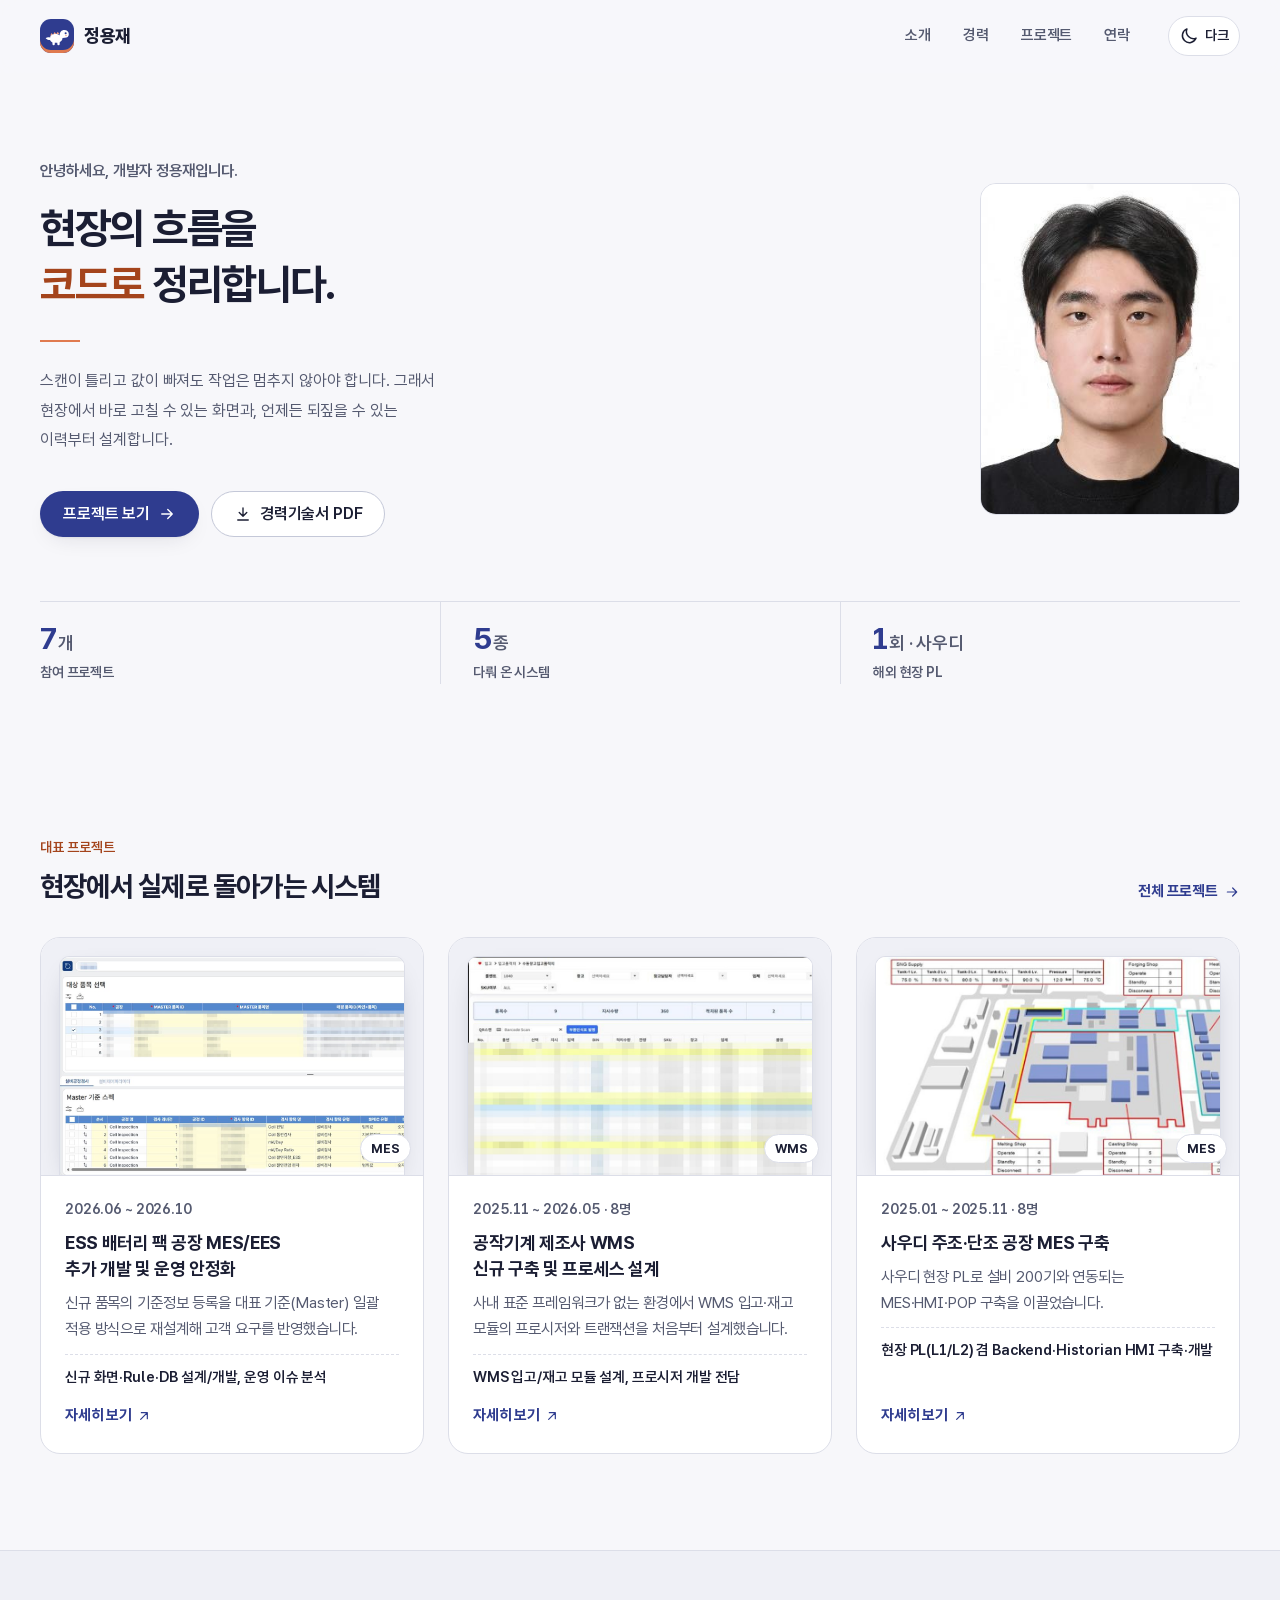
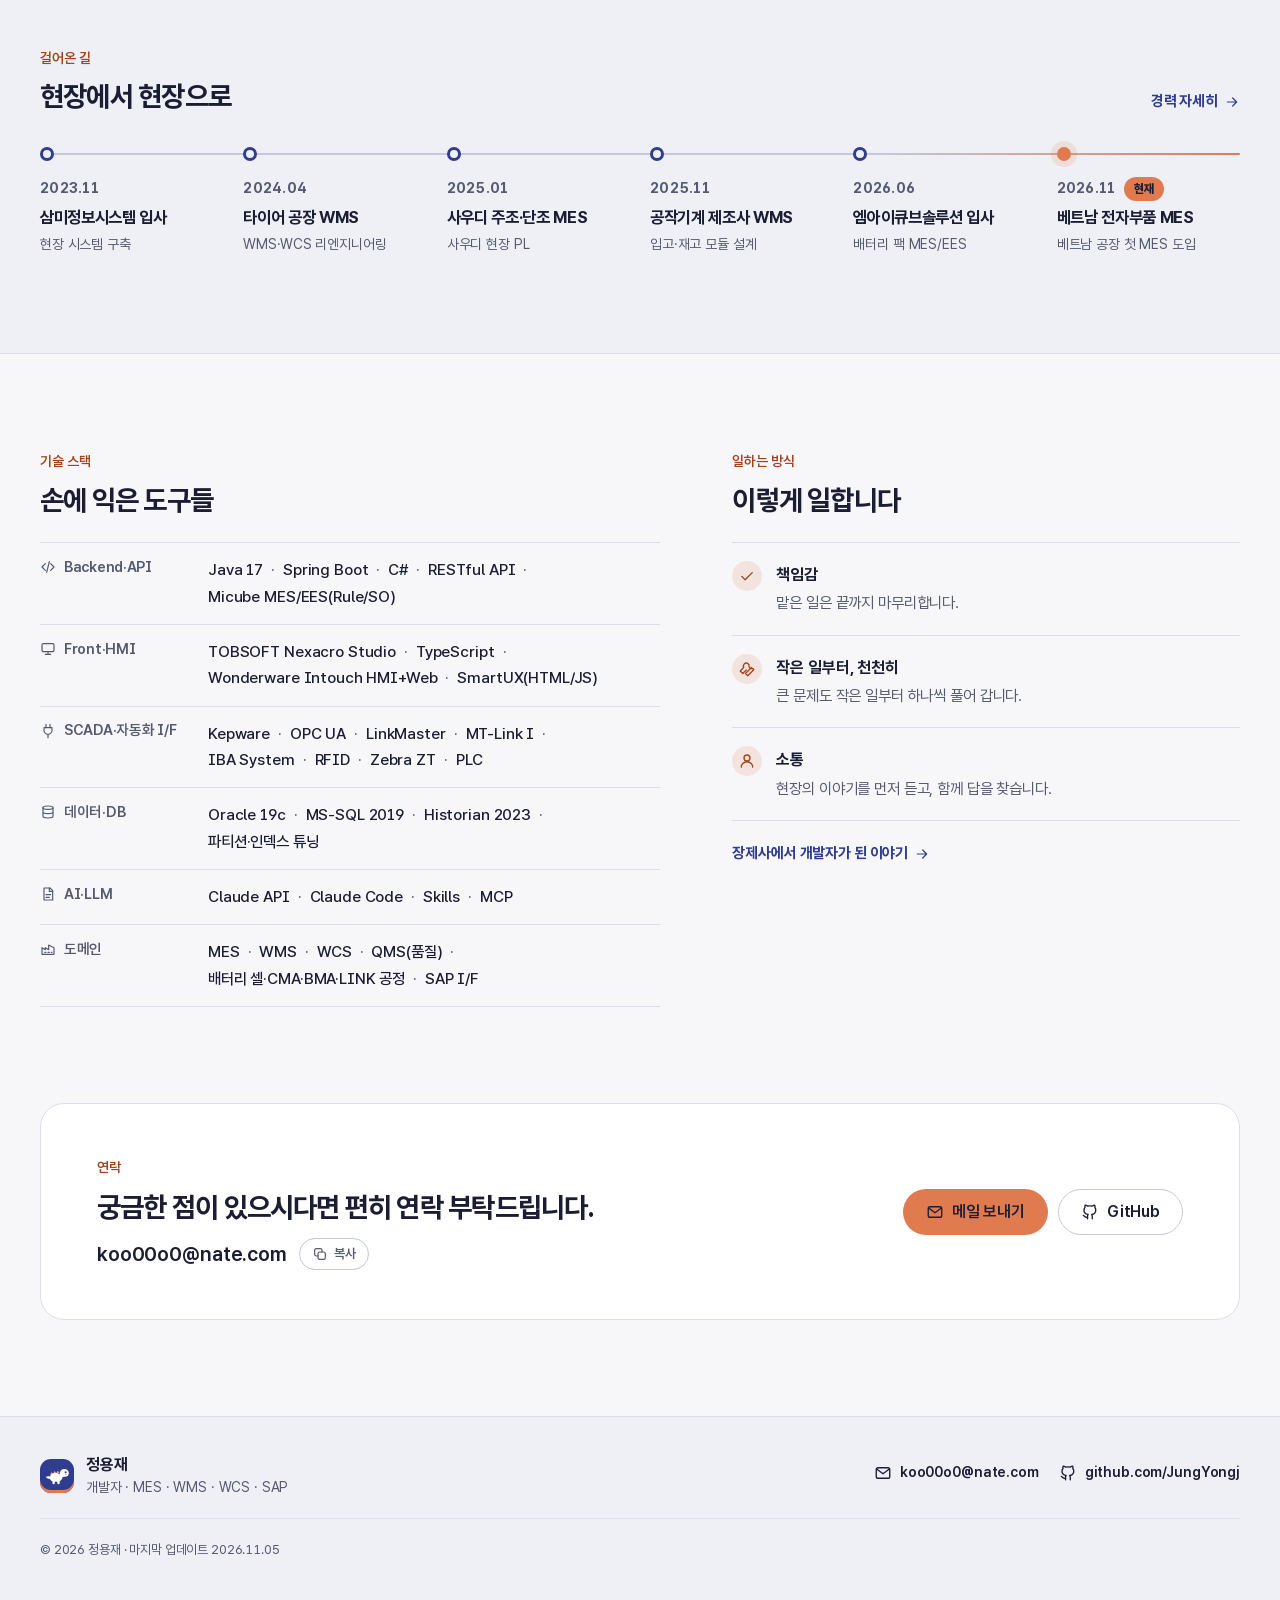
==== commit ee51b3db: "[feat] 프로젝트 상세 한눈에 보기·사진 크게 보기, 베트남·WMS 내용 보강 - 긴 상세 페이지에 따라오는 한눈에 보기 카드(기간·역할·기술·목차·문의) - 갤러리 사진을 새" ====
--- a/index.html
+++ b/index.html
@@ -12,7 +12,7 @@
     <meta name="theme-color" content="#2F3C8F"><meta name="robots" content="noindex, nofollow"><script src="js/theme.h8z3tpxftx.js"></script>
     
     <link rel="stylesheet" href="css/tokens.ky7bestf1s.css" />
-    <link rel="stylesheet" href="app.nwm55zkayv.css" />
+    <link rel="stylesheet" href="app.btmb2ff85d.css" />
     <link rel="stylesheet" href="Portfolio.Web.n6bfeco9po.styles.css" />
     <link rel="icon" href="favicon.pjfcrfaqp0.svg" type="image/svg&#x2B;xml" />
     <title>정용재 · 개발자 포트폴리오</title><meta name="description" content="제조 현장의 흐름을 시스템으로 옮기는 개발자 정용재의 포트폴리오 · MES · WMS · WCS · SAP 연동"></head>
@@ -125,7 +125,7 @@
                     <span class="timeline-desc">배터리 팩 MES/EES</span></li><li class="timeline-item is-current"><span class="timeline-dot" aria-hidden="true"></span>
                     <span class="timeline-date"><time>2026.11</time><span class="pill-now">현재</span></span>
                     <strong class="timeline-title">베트남 전자부품 MES</strong>
-                    <span class="timeline-desc">베트남 공장 MES 고도화</span></li></ol>
+                    <span class="timeline-desc">베트남 공장 첫 MES 도입</span></li></ol>
         <a class="link-more under m-only" href="career.html">경력 자세히 <svg class="icon " width="16" height="16" viewBox="0 0 24 24" fill="none" stroke="currentColor" stroke-width="1.8" stroke-linecap="round" stroke-linejoin="round" aria-hidden="true" focusable="false"><path d="M5 12h14M13 6l6 6-6 6"></path></svg></a></div></section>
 
 <section class="section container split" aria-label="기술 스택과 일하는 방식"><div class="reveal"><header class="section-head compact"><p class="section-kicker">기술 스택</p>
@@ -179,4 +179,4 @@
     <a href="index.html" class="reload" b-naqy9it6a0>다시 불러오기</a>
     <span class="dismiss" b-naqy9it6a0>✕</span></div>
         <blazor-focus-on-navigate selector="h1"></blazor-focus-on-navigate>
-    <script src="js/site.3dteb1r2dp.js" defer></script></body></html>+    <script src="js/site.bxhufxghx5.js" defer></script></body></html>
--- a/app.btmb2ff85d.css
+++ b/app.btmb2ff85d.css
@@ -0,0 +1,2442 @@
+/* ==========================================================================
+   기본
+   ========================================================================== */
+*, *::before, *::after { box-sizing: border-box; }
+
+html {
+    -webkit-text-size-adjust: 100%;
+    text-size-adjust: 100%;
+    scroll-padding-top: calc(var(--header-h) + 16px);
+}
+
+body {
+    margin: 0;
+    min-height: 100vh;
+    display: flex;
+    flex-direction: column;
+    background: var(--bg);
+    color: var(--text);
+    font-family: var(--font-sans);
+    font-size: var(--fs-body);
+    line-height: var(--lh-body);
+    font-feature-settings: "ss06";
+    word-break: keep-all;
+    overflow-wrap: break-word;
+    -webkit-font-smoothing: antialiased;
+    -moz-osx-font-smoothing: grayscale;
+    text-rendering: optimizeLegibility;
+    transition: background-color 240ms ease, color 240ms ease;
+}
+
+main { flex: 1; outline: none; }
+
+h1, h2, h3, h4 {
+    margin: 0;
+    line-height: 1.3;
+    letter-spacing: -0.02em;
+    font-weight: 800;
+    text-wrap: balance;
+}
+h1 { font-size: var(--fs-h1); }
+h2 { font-size: var(--fs-h2); }
+h3 { font-size: var(--fs-h3); font-weight: 700; }
+p { margin: 0; text-wrap: pretty; }
+ul, ol { margin: 0; padding: 0; list-style: none; }
+img, svg { display: block; max-width: 100%; }
+a { color: var(--primary); text-decoration: none; }
+time, .tabular { font-variant-numeric: tabular-nums; }
+
+.muted { color: var(--muted); }
+.nowrap { white-space: nowrap; }
+.flip { transform: scaleX(-1); }
+.icon { flex: none; }
+
+:focus-visible {
+    outline: 3px solid var(--primary);
+    outline-offset: 3px;
+    border-radius: 6px;
+}
+
+::selection { background: var(--accent-soft); color: var(--text); }
+
+.container {
+    width: 100%;
+    max-width: calc(var(--page-max) + var(--gutter) * 2);
+    margin-inline: auto;
+    padding-inline: var(--gutter);
+}
+
+.skip-link {
+    position: absolute;
+    left: 16px;
+    top: -60px;
+    z-index: 100;
+    padding: 10px 16px;
+    border-radius: 10px;
+    background: var(--primary);
+    color: var(--on-primary);
+    font-weight: 700;
+}
+.skip-link:focus { top: 12px; }
+
+.draft-notice {
+    padding: 6px var(--gutter);
+    text-align: center;
+    font-size: 13px;
+    font-weight: 600;
+    color: var(--accent-ink);
+    background: var(--accent-soft);
+    border-bottom: 1px solid var(--border);
+}
+
+/* ==========================================================================
+   버튼
+   ========================================================================== */
+.btn {
+    display: inline-flex;
+    align-items: center;
+    justify-content: center;
+    gap: 8px;
+    min-height: 48px;
+    padding: 0 22px;
+    border-radius: 999px;
+    border: 1.5px solid transparent;
+    font: inherit;
+    font-size: 16px;
+    font-weight: 700;
+    line-height: 1;
+    letter-spacing: -0.01em;
+    cursor: pointer;
+    white-space: nowrap;
+    transition: transform var(--dur) var(--ease), box-shadow var(--dur) var(--ease),
+                background-color var(--dur) ease, border-color var(--dur) ease, color var(--dur) ease;
+}
+.btn:hover { transform: translateY(-1px); }
+.btn:active { transform: translateY(0); }
+
+.btn-primary { background: var(--primary); color: var(--on-primary); box-shadow: var(--shadow-md); }
+.btn-primary:hover { box-shadow: var(--shadow-lg); }
+.btn-primary .icon { transition: transform var(--dur) var(--ease); }
+.btn-primary:hover .icon { transform: translateX(3px); }
+
+.btn-ghost { background: var(--surface); color: var(--text); border-color: var(--border-strong); }
+.btn-ghost:hover { border-color: var(--primary); color: var(--primary); }
+
+.btn-accent { background: var(--accent); color: var(--on-accent); }
+.btn-accent:hover { box-shadow: 0 10px 24px -12px rgba(224, 122, 79, 0.7); }
+
+.icon-button {
+    display: inline-flex;
+    align-items: center;
+    gap: 6px;
+    height: 40px;
+    min-width: 40px;
+    padding: 0 10px;
+    border: 1px solid var(--border);
+    border-radius: 999px;
+    background: var(--surface);
+    color: var(--text);
+    font: inherit;
+    font-size: 14px;
+    font-weight: 600;
+    cursor: pointer;
+    transition: border-color var(--dur) ease, color var(--dur) ease, background-color var(--dur) ease;
+}
+.icon-button:hover { border-color: var(--primary); color: var(--primary); }
+
+/* 테마 아이콘: 지금 테마의 반대(바꿀 대상)를 보여 준다 */
+.show-dark { display: none; }
+[data-theme="dark"] .show-dark { display: block; }
+[data-theme="dark"] .show-light { display: none; }
+
+/* ==========================================================================
+   헤더
+   ========================================================================== */
+.site-header {
+    position: sticky;
+    top: 0;
+    z-index: 50;
+    background: var(--header-bg);
+    -webkit-backdrop-filter: saturate(160%) blur(14px);
+    backdrop-filter: saturate(160%) blur(14px);
+    border-bottom: 1px solid transparent;
+    transition: border-color 200ms ease, background-color 240ms ease;
+}
+.site-header.is-scrolled { border-bottom-color: var(--border); }
+
+.header-inner {
+    display: flex;
+    align-items: center;
+    gap: 24px;
+    height: var(--header-h);
+}
+
+.brand {
+    display: inline-flex;
+    align-items: center;
+    gap: 10px;
+    color: var(--text);
+    font-weight: 800;
+    font-size: 18px;
+    letter-spacing: -0.02em;
+}
+.brand-mark {
+    display: inline-grid;
+    place-items: center;
+    width: 34px;
+    height: 34px;
+    border-radius: 11px;
+    background: var(--primary);
+    color: var(--on-primary);
+    font-size: 16px;
+    font-weight: 800;
+    box-shadow: inset 0 -3px 0 var(--accent);
+}
+
+.site-nav { margin-left: auto; }
+.site-nav ul { display: flex; gap: 4px; }
+.site-nav a {
+    position: relative;
+    display: block;
+    padding: 8px 14px;
+    border-radius: 999px;
+    color: var(--muted);
+    font-weight: 600;
+    font-size: 15px;
+    transition: color var(--dur) ease, background-color var(--dur) ease;
+}
+.site-nav a:hover { color: var(--text); background: var(--primary-soft); }
+.site-nav a.is-active { color: var(--text); }
+.site-nav a.is-active::after {
+    content: "";
+    position: absolute;
+    left: 14px;
+    right: 14px;
+    bottom: 3px;
+    height: 2px;
+    border-radius: 2px;
+    background: var(--accent);
+}
+
+.header-actions { display: flex; align-items: center; gap: 8px; }
+.menu-button { display: none; }
+.menu-button .when-open { display: none; }
+.menu-button[aria-expanded="true"] .when-open { display: block; }
+.menu-button[aria-expanded="true"] .when-closed { display: none; }
+
+@media (max-width: 767px) {
+    .header-inner { gap: 12px; }
+    .theme-label { display: none; }
+    .menu-button { display: inline-flex; justify-content: center; padding: 0; width: 40px; }
+    .header-actions { margin-left: auto; }
+
+    .site-nav {
+        position: absolute;
+        top: 100%; left: 0; right: 0;
+        margin: 0;
+        padding: 8px var(--gutter) 20px;
+        background: var(--surface);
+        border-bottom: 1px solid var(--border);
+        box-shadow: var(--shadow-lg);
+        visibility: hidden;
+        opacity: 0;
+        transform: translateY(-8px);
+        transition: opacity 160ms ease, transform 160ms var(--ease), visibility 0s linear 160ms;
+    }
+    .site-nav[data-open="true"] {
+        visibility: visible;
+        opacity: 1;
+        transform: none;
+        transition: opacity 160ms ease, transform 160ms var(--ease);
+    }
+    .site-nav ul { flex-direction: column; gap: 2px; }
+    .site-nav a {
+        padding: 14px 12px;
+        border-radius: 12px;
+        font-size: 18px;
+        color: var(--text);
+    }
+    .site-nav a.is-active { background: var(--primary-soft); }
+    .site-nav a.is-active::after { left: 0; right: auto; top: 14px; bottom: 14px; width: 3px; height: auto; }
+}
+
+/* ==========================================================================
+   히어로
+   ========================================================================== */
+.hero {
+    position: relative;
+    overflow: hidden;
+    isolation: isolate;
+    padding: 56px 0 72px;
+}
+.hero-glow {
+    position: absolute;
+    z-index: -1;
+    top: -260px;
+    left: -220px;
+    width: 900px;
+    height: 900px;
+    background: var(--glow);
+    pointer-events: none;
+}
+.hero-inner {
+    display: grid;
+    gap: 48px;
+    align-items: center;
+}
+.hero-copy { display: grid; gap: 24px; justify-items: start; }
+
+.eyebrow {
+    display: inline-flex;
+    align-items: center;
+    gap: 10px;
+    padding: 6px 14px 6px 12px;
+    border-radius: 999px;
+    border: 1px solid var(--border);
+    background: var(--surface);
+    color: var(--muted);
+    font-size: var(--fs-small);
+    font-weight: 600;
+    letter-spacing: 0.01em;
+}
+.eyebrow-dot {
+    width: 8px;
+    height: 8px;
+    border-radius: 50%;
+    background: var(--accent);
+    box-shadow: 0 0 0 4px var(--accent-soft);
+}
+
+.hero-title {
+    font-size: var(--fs-hero);
+    line-height: 1.24;
+    letter-spacing: -0.035em;
+    font-weight: 800;
+}
+.hero-hello {
+    display: block;
+    margin-bottom: 10px;
+    font-size: 0.42em;
+    font-weight: 600;
+    letter-spacing: -0.01em;
+    color: var(--muted);
+}
+.ink-accent {
+    color: var(--accent-ink);
+    background: linear-gradient(transparent 68%, var(--accent-soft) 68%, var(--accent-soft) 92%, transparent 92%);
+    padding: 0 0.04em;
+}
+.br-wide { display: none; }
+
+.hero-lead {
+    max-width: 34em;
+    font-size: 17px;
+    line-height: 1.75;
+    color: var(--muted);
+}
+.hero-actions { display: flex; flex-wrap: wrap; gap: 12px; }
+
+.hero-visual {
+    position: relative;
+    justify-self: center;
+    width: 232px;
+    aspect-ratio: 1;
+}
+.photo-ring {
+    position: absolute;
+    inset: 0;
+    border-radius: 50%;
+    padding: 6px;
+    background: conic-gradient(from 210deg, var(--accent), #F4C2A0, var(--accent), var(--accent-ink), var(--accent));
+    box-shadow: var(--shadow-lg);
+}
+.photo-frame {
+    position: relative;
+    display: grid;
+    place-items: center;
+    align-content: center;
+    gap: 6px;
+    width: 100%;
+    height: 100%;
+    border-radius: 50%;
+    border: 6px solid var(--bg);
+    background:
+        radial-gradient(circle at 30% 25%, var(--primary-soft), transparent 60%),
+        var(--surface);
+    color: var(--muted);
+    overflow: hidden;
+}
+.photo-placeholder { opacity: 0.55; }
+.photo-caption { font-size: 13px; font-weight: 600; letter-spacing: 0.02em; }
+
+.orbit-chip {
+    position: absolute;
+    display: inline-flex;
+    align-items: center;
+    gap: 6px;
+    padding: 7px 12px;
+    border-radius: 999px;
+    background: var(--surface);
+    border: 1px solid var(--border);
+    box-shadow: var(--shadow-md);
+    color: var(--text);
+    font-size: 13px;
+    font-weight: 700;
+    white-space: nowrap;
+    animation: float 6s ease-in-out infinite;
+}
+.orbit-chip .icon { color: var(--primary); }
+.chip-a { top: 6%; left: -18%; }
+.chip-b { top: 46%; right: -22%; animation-delay: -2s; }
+.chip-c { bottom: 2%; left: -6%; animation-delay: -4s; }
+
+@keyframes float {
+    0%, 100% { transform: translateY(0); }
+    50% { transform: translateY(-6px); }
+}
+
+@media (min-width: 768px) {
+    .hero { padding: 88px 0 104px; }
+    .hero-lead { font-size: 18px; }
+    .hero-visual { width: 300px; }
+}
+
+@media (min-width: 1024px) {
+    .hero { padding: 104px 0 120px; }
+    .hero-inner { grid-template-columns: minmax(0, 1.35fr) minmax(0, 0.65fr); gap: 64px; }
+    .hero-visual { width: 340px; justify-self: end; margin-right: 40px; }
+    .br-wide { display: inline; }
+}
+
+@media (max-width: 1023px) {
+    .hero-visual { order: -1; }
+}
+
+/* ==========================================================================
+   숫자 띠
+   ========================================================================== */
+.stats-wrap { margin-top: -40px; position: relative; z-index: 1; }
+.stats {
+    display: grid;
+    grid-template-columns: repeat(3, minmax(0, 1fr));
+    margin: 0;
+    border-radius: var(--radius);
+    background: var(--surface);
+    border: 1px solid var(--card-border);
+    box-shadow: var(--shadow-md);
+}
+.stat {
+    display: grid;
+    gap: 4px;
+    padding: 20px 16px;
+    text-align: center;
+}
+.stat + .stat { border-left: 1px solid var(--border); }
+.stat dt { font-size: 13px; font-weight: 600; color: var(--muted); }
+.stat dd { margin: 0; display: flex; justify-content: center; align-items: baseline; gap: 2px; }
+.stat-value {
+    font-size: 30px;
+    font-weight: 800;
+    letter-spacing: -0.03em;
+    color: var(--primary);
+    line-height: 1.1;
+}
+.stat-unit { font-size: 15px; font-weight: 700; color: var(--muted); }
+
+@media (min-width: 768px) {
+    .stat { padding: 28px 24px; }
+    .stat dt { font-size: var(--fs-small); }
+    .stat-value { font-size: 40px; }
+    .stat-unit { font-size: 18px; }
+}
+
+/* ==========================================================================
+   섹션 공통
+   ========================================================================== */
+.section { padding-block: 64px; }
+@media (min-width: 768px) { .section { padding-block: 96px; } }
+
+.section-head {
+    display: grid;
+    grid-template-columns: 1fr auto;
+    align-items: end;
+    gap: 8px 24px;
+    margin-bottom: 32px;
+}
+.section-head > :not(.link-more) { grid-column: 1; }
+.section-head.compact { margin-bottom: 24px; grid-template-columns: 1fr; }
+.section-kicker {
+    font-size: 13px;
+    font-weight: 800;
+    letter-spacing: 0.08em;
+    color: var(--accent-ink);
+    text-transform: uppercase;
+}
+.link-more {
+    grid-column: 2;
+    grid-row: 1 / span 2;
+    align-self: end;
+    display: inline-flex;
+    align-items: center;
+    gap: 6px;
+    font-weight: 700;
+    font-size: 15px;
+    white-space: nowrap;
+}
+.link-more .icon { transition: transform var(--dur) var(--ease); }
+.link-more:hover .icon { transform: translateX(3px); }
+.link-more.under { margin-top: 20px; }
+
+@media (max-width: 639px) {
+    .section-head { grid-template-columns: 1fr; }
+    .section-head .link-more { grid-column: 1; grid-row: auto; margin-top: 4px; }
+}
+
+/* ==========================================================================
+   대표 프로젝트 카드
+   ========================================================================== */
+.project-grid { display: grid; gap: 20px; }
+
+.project-card {
+    display: grid;
+    height: 100%;
+    overflow: hidden;
+    border-radius: var(--radius);
+    background: var(--surface);
+    border: 1px solid var(--card-border);
+    box-shadow: var(--shadow-sm);
+    color: var(--text);
+    transition: transform 200ms var(--ease), box-shadow 200ms var(--ease), border-color 200ms ease;
+}
+.project-card:hover {
+    transform: translateY(-4px);
+    box-shadow: var(--shadow-lg);
+    border-color: var(--border-strong);
+}
+.project-card:focus-visible { border-radius: var(--radius); }
+
+.project-cover {
+    position: relative;
+    display: grid;
+    place-items: center;
+    aspect-ratio: 16 / 9;
+    overflow: hidden;
+    color: rgba(255, 255, 255, 0.92);
+}
+.cover-grid {
+    position: absolute;
+    inset: 0;
+    background-image:
+        linear-gradient(rgba(255, 255, 255, 0.09) 1px, transparent 1px),
+        linear-gradient(90deg, rgba(255, 255, 255, 0.09) 1px, transparent 1px);
+    background-size: 28px 28px;
+    -webkit-mask-image: radial-gradient(ellipse at 70% 30%, #000 10%, transparent 75%);
+    mask-image: radial-gradient(ellipse at 70% 30%, #000 10%, transparent 75%);
+}
+.cover-icon {
+    position: relative;
+    filter: drop-shadow(0 8px 18px rgba(0, 0, 0, 0.18));
+    transition: transform 300ms var(--ease);
+}
+.project-card:hover .cover-icon { transform: scale(1.06) rotate(-3deg); }
+.cover-indigo { background: linear-gradient(135deg, #26307A 0%, #3E4DB0 60%, #6170D6 100%); }
+.cover-peach  { background: linear-gradient(135deg, #C8603A 0%, #E07A4F 55%, #F2A27F 100%); color: rgba(27, 30, 51, 0.88); }
+.cover-peach .cover-grid {
+    background-image:
+        linear-gradient(rgba(27, 30, 51, 0.08) 1px, transparent 1px),
+        linear-gradient(90deg, rgba(27, 30, 51, 0.08) 1px, transparent 1px);
+}
+.cover-slate  { background: linear-gradient(135deg, #273248 0%, #3C4A63 55%, #5B6B89 100%); }
+
+.project-body {
+    display: grid;
+    align-content: start;
+    gap: 10px;
+    padding: 22px 24px 24px;
+}
+.badges { display: flex; flex-wrap: wrap; gap: 6px; }
+.badge {
+    display: inline-flex;
+    align-items: center;
+    padding: 3px 10px;
+    border-radius: 999px;
+    background: var(--primary-soft);
+    color: var(--primary);
+    font-size: 12.5px;
+    font-weight: 700;
+    letter-spacing: 0.01em;
+}
+.badge + .badge { background: transparent; border: 1px solid var(--border); color: var(--muted); }
+.project-body h3 { margin-top: 4px; }
+.project-period { font-size: var(--fs-small); color: var(--muted); font-weight: 600; }
+.project-summary { color: var(--muted); font-size: 15.5px; line-height: 1.65; }
+.project-go {
+    display: inline-flex;
+    align-items: center;
+    gap: 4px;
+    margin-top: 6px;
+    color: var(--primary);
+    font-weight: 700;
+    font-size: 15px;
+}
+.project-go .icon { transition: transform var(--dur) var(--ease); }
+.project-card:hover .project-go .icon { transform: translate(2px, -2px); }
+
+/* 태블릿: 가로형 카드 한 줄씩 */
+@media (min-width: 640px) and (max-width: 1023px) {
+    .project-card { grid-template-columns: minmax(0, 0.9fr) minmax(0, 1.1fr); }
+    .project-cover { aspect-ratio: auto; min-height: 220px; }
+    .project-body { align-content: center; }
+}
+@media (min-width: 1024px) {
+    .project-grid { grid-template-columns: repeat(3, minmax(0, 1fr)); gap: 24px; }
+    .project-card { grid-template-rows: auto 1fr; }
+}
+
+/* ==========================================================================
+   타임라인
+   ========================================================================== */
+.section-band {
+    background: var(--surface-2);
+    border-block: 1px solid var(--border);
+}
+
+.timeline {
+    position: relative;
+    display: grid;
+    gap: 0;
+    padding-left: 28px;
+}
+.timeline::before {
+    content: "";
+    position: absolute;
+    left: 6px;
+    top: 10px;
+    bottom: 10px;
+    width: 2px;
+    border-radius: 2px;
+    background: linear-gradient(var(--border-strong), var(--border-strong) 70%, var(--accent));
+}
+.timeline-item {
+    position: relative;
+    display: grid;
+    gap: 2px;
+    justify-items: start;
+    padding: 0 0 28px;
+}
+.timeline-item:last-child { padding-bottom: 0; }
+.timeline-dot {
+    position: absolute;
+    left: -28px;
+    top: 6px;
+    width: 14px;
+    height: 14px;
+    border-radius: 50%;
+    background: var(--surface-2);
+    border: 3px solid var(--primary);
+}
+.is-current .timeline-dot {
+    background: var(--accent);
+    border-color: var(--accent);
+    box-shadow: 0 0 0 6px var(--accent-soft);
+}
+.timeline-date { font-size: var(--fs-small); font-weight: 700; color: var(--muted); letter-spacing: 0.02em; }
+.timeline-title { font-size: 18px; font-weight: 800; letter-spacing: -0.02em; }
+.timeline-desc { font-size: 15px; color: var(--muted); }
+.pill-now {
+    margin-top: 6px;
+    padding: 2px 10px;
+    border-radius: 999px;
+    background: var(--accent);
+    color: var(--on-accent);
+    font-size: 12px;
+    font-weight: 800;
+}
+
+@media (min-width: 768px) {
+    .timeline {
+        grid-template-columns: repeat(4, minmax(0, 1fr));
+        gap: 24px;
+        padding: 30px 0 0;
+    }
+    .timeline::before {
+        left: 7px;
+        right: 0;
+        top: 6px;
+        bottom: auto;
+        width: auto;
+        height: 2px;
+        background: linear-gradient(90deg, var(--border-strong), var(--border-strong) 70%, var(--accent));
+    }
+    .timeline-item { padding: 0; }
+    .timeline-dot { left: 0; top: -30px; }
+}
+
+/* ==========================================================================
+   기술 스택 + 최근 기록
+   ========================================================================== */
+.split { display: grid; gap: 64px; }
+@media (min-width: 1024px) {
+    .split { grid-template-columns: minmax(0, 1.1fr) minmax(0, 0.9fr); gap: 72px; }
+}
+
+.skill-groups { display: grid; gap: 16px; }
+@media (min-width: 640px) { .skill-groups { grid-template-columns: repeat(2, minmax(0, 1fr)); } }
+
+.skill-group {
+    padding: 20px;
+    border-radius: var(--radius);
+    background: var(--surface);
+    border: 1px solid var(--card-border);
+    box-shadow: var(--shadow-sm);
+}
+.skill-group h3 {
+    display: flex;
+    align-items: center;
+    gap: 8px;
+    margin-bottom: 14px;
+    font-size: 16px;
+}
+.skill-group h3 .icon { color: var(--primary); }
+.chips { display: flex; flex-wrap: wrap; gap: 6px; }
+.chips li {
+    padding: 4px 11px;
+    border-radius: 8px;
+    background: var(--surface-2);
+    border: 1px solid var(--border);
+    font-size: 14px;
+    font-weight: 600;
+    color: var(--text);
+}
+
+.note-list {
+    border-radius: var(--radius);
+    background: var(--surface);
+    border: 1px solid var(--card-border);
+    box-shadow: var(--shadow-sm);
+    overflow: hidden;
+}
+.note-list li + li { border-top: 1px solid var(--border); }
+.note-item {
+    display: flex;
+    align-items: center;
+    gap: 14px;
+    padding: 18px 20px;
+    color: var(--text);
+    transition: background-color var(--dur) ease;
+}
+.note-item:hover { background: var(--primary-soft); }
+.note-item:focus-visible { outline-offset: -3px; border-radius: 0; }
+.note-icon {
+    display: grid;
+    place-items: center;
+    flex: none;
+    width: 40px;
+    height: 40px;
+    border-radius: 12px;
+    background: var(--primary-soft);
+    color: var(--primary);
+}
+.note-text { display: grid; gap: 2px; min-width: 0; flex: 1; }
+.note-text strong { font-size: 16px; font-weight: 700; line-height: 1.45; }
+.note-meta { font-size: 13.5px; color: var(--muted); font-weight: 500; }
+.note-arrow { color: var(--muted); transition: transform var(--dur) var(--ease), color var(--dur) ease; }
+.note-item:hover .note-arrow { transform: translateX(3px); color: var(--primary); }
+
+/* ==========================================================================
+   연락 카드
+   ========================================================================== */
+.contact-card {
+    position: relative;
+    display: grid;
+    gap: 24px;
+    align-items: center;
+    overflow: hidden;
+    isolation: isolate;
+    padding: 36px 28px;
+    border-radius: 24px;
+    background: linear-gradient(135deg, #26307A 0%, #2F3C8F 50%, #4251B4 100%);
+    color: #FFFFFF;
+}
+.contact-card::after {
+    content: "";
+    position: absolute;
+    z-index: -1;
+    right: -120px;
+    top: -160px;
+    width: 420px;
+    height: 420px;
+    border-radius: 50%;
+    background: radial-gradient(closest-side, rgba(244, 164, 131, 0.35), transparent);
+}
+.contact-card .section-kicker { color: #F7B899; }
+.contact-card h2 { margin-top: 8px; }
+.contact-card .muted { margin-top: 8px; color: rgba(255, 255, 255, 0.82); }
+.contact-card .btn-accent { justify-self: start; background: #F4A483; color: #1B1E33; }
+
+[data-theme="dark"] .contact-card {
+    background: var(--surface);
+    border: 1px solid var(--border);
+}
+[data-theme="dark"] .contact-card::after { background: radial-gradient(closest-side, rgba(255, 196, 110, 0.16), transparent); }
+
+@media (min-width: 768px) {
+    .contact-card { grid-template-columns: 1fr auto; padding: 48px 56px; }
+    .contact-card .btn-accent { justify-self: end; }
+}
+
+/* ==========================================================================
+   푸터
+   ========================================================================== */
+.site-footer {
+    border-top: 1px solid var(--border);
+    background: var(--surface-2);
+    padding: 36px 0 40px;
+    font-size: var(--fs-small);
+}
+.footer-inner { display: grid; gap: 20px; align-items: center; }
+.footer-id { display: flex; align-items: center; gap: 12px; }
+.footer-id > div { display: grid; line-height: 1.5; }
+.footer-id strong { font-size: 16px; }
+.footer-links { display: flex; flex-wrap: wrap; gap: 8px 20px; }
+.footer-links a {
+    display: inline-flex;
+    align-items: center;
+    gap: 8px;
+    color: var(--text);
+    font-weight: 600;
+}
+.footer-links a:hover { color: var(--primary); }
+.footer-meta { font-size: 13px; }
+
+@media (min-width: 768px) {
+    .footer-inner { grid-template-columns: 1fr auto; }
+    .footer-meta { grid-column: 1 / -1; padding-top: 20px; border-top: 1px solid var(--border); }
+}
+
+/* ==========================================================================
+   빈 페이지(준비 중·404)
+   ========================================================================== */
+.page-empty {
+    display: grid;
+    gap: 16px;
+    justify-items: start;
+    align-content: center;
+    min-height: 56vh;
+    padding-block: 64px;
+}
+.page-empty .btn { margin-top: 8px; }
+
+/* ==========================================================================
+   등장 효과 (JS가 있을 때만, 움직임 줄이기 설정이면 끔)
+   ========================================================================== */
+html.js .reveal {
+    opacity: 0;
+    transform: translateY(14px);
+    transition: opacity 520ms var(--ease), transform 520ms var(--ease);
+}
+html.js .reveal.is-visible { opacity: 1; transform: none; }
+
+@media (prefers-reduced-motion: reduce) {
+    *, *::before, *::after {
+        animation: none !important;
+        transition: none !important;
+        scroll-behavior: auto !important;
+    }
+    html.js .reveal { opacity: 1; transform: none; }
+}
+
+/* ==========================================================================
+   Blazor 기본 오류 영역
+   ========================================================================== */
+.blazor-error-boundary {
+    padding: 1rem 1.25rem;
+    border-radius: 12px;
+    background: var(--accent-soft);
+    color: var(--text);
+}
+.blazor-error-boundary::after { content: "⚠ 문제가 생겼어요."; }
+
+/* 바로 위 섹션 여백과 겹치지 않게 */
+.section-contact { padding-top: 0; }
+
+/* 모바일: 버튼 폭을 맞추고 사진 원을 조금 작게 */
+@media (max-width: 479px) {
+    .hero { padding-top: 40px; }
+    .hero-inner { gap: 36px; }
+    .hero-visual { width: 200px; }
+    .hero-actions { display: grid; grid-template-columns: 1fr; width: 100%; }
+    .hero-actions .btn { width: 100%; }
+    .chip-a { left: -26%; }
+    .chip-b { right: -30%; }
+}
+
+/* ==========================================================================
+   다듬기 v2 (2026-11-04) — 분위기는 그대로, 굵기·선·여백만 가볍게
+   이 묶음만 지우면 v1로 돌아간다.
+   ========================================================================== */
+
+/* 1. 글자: 제목 굵기를 한 단계 낮추고 자간을 살짝 좁힘 */
+body { letter-spacing: -0.008em; }
+h2 { font-weight: 700; letter-spacing: -0.028em; }
+.hero-title { font-weight: 700; letter-spacing: -0.04em; line-height: 1.22; }
+.hero-hello { font-weight: 500; }
+
+/* 2. 강조 단어: 두꺼운 형광펜 → 얇은 밑줄 */
+.ink-accent {
+    background: linear-gradient(var(--accent), var(--accent)) no-repeat 0 94% / 100% 0.07em;
+    padding: 0;
+}
+
+/* 3. 섹션 머리: 짧은 선 + 넓은 자간 */
+.section-kicker {
+    display: inline-flex;
+    align-items: center;
+    gap: 10px;
+    font-size: 12.5px;
+    font-weight: 700;
+    letter-spacing: 0.14em;
+}
+.section-kicker::before {
+    content: "";
+    width: 22px;
+    height: 1.5px;
+    border-radius: 2px;
+    background: currentColor;
+    opacity: 0.7;
+}
+.page-empty .section-kicker::before { display: none; }
+
+/* 4. 버튼·배지: 한 단계 가볍게 */
+.btn { font-weight: 600; min-height: 46px; }
+.badge { font-size: 12px; font-weight: 600; letter-spacing: 0.02em; }
+
+/* 5. 사진 링: 얇게 + 바깥 궤도선 위에 칩 4개 */
+.photo-ring { padding: 3px; }
+.photo-frame { border-width: 7px; }
+.orbit {
+    position: absolute;
+    inset: -30px;
+    border-radius: 50%;
+    border: 1px dashed var(--border-strong);
+    opacity: 0.9;
+}
+.orbit-chip { padding: 6px 12px 6px 10px; font-weight: 600; letter-spacing: 0.02em; }
+.chip-a { top: -2%; left: -10%; }
+.chip-b { top: 18%; right: -24%; animation-delay: -1.5s; }
+.chip-c { bottom: 4%; left: -22%; animation-delay: -3s; }
+.chip-d { bottom: -6%; right: 0; animation-delay: -4.5s; }
+
+/* 6. 숫자 띠: 숫자 굵기 낮추고 단위는 작게 */
+.stat-value { font-weight: 700; letter-spacing: -0.04em; }
+.stat-unit { font-weight: 600; }
+
+/* 7. 프로젝트 표지: 아이콘을 유리 원 안에 */
+.project-card { border-radius: 20px; }
+.project-cover::before {
+    content: "";
+    position: absolute;
+    width: 96px;
+    height: 96px;
+    border-radius: 50%;
+    background: rgba(255, 255, 255, 0.12);
+    border: 1px solid rgba(255, 255, 255, 0.24);
+    -webkit-backdrop-filter: blur(6px);
+    backdrop-filter: blur(6px);
+}
+.cover-peach::before { background: rgba(27, 30, 51, 0.06); border-color: rgba(27, 30, 51, 0.16); }
+.cover-icon { filter: none; }
+.project-card:hover .cover-icon { transform: scale(1.06); }
+
+/* 8. 연락 카드: 버튼 2개 */
+.contact-actions { display: flex; flex-wrap: wrap; gap: 10px; }
+.btn-onbrand {
+    background: transparent;
+    color: #FFFFFF;
+    border-color: rgba(255, 255, 255, 0.45);
+}
+.btn-onbrand:hover { border-color: #FFFFFF; }
+[data-theme="dark"] .btn-onbrand { color: var(--text); border-color: var(--border-strong); }
+[data-theme="dark"] .btn-onbrand:hover { border-color: var(--primary); color: var(--primary); }
+.contact-card .btn-accent { justify-self: auto; }
+@media (min-width: 768px) {
+    .contact-actions { justify-content: flex-end; }
+}
+
+@media (max-width: 479px) {
+    .hero-visual { width: 188px; margin-top: 18px; }
+    .orbit { inset: -22px; }
+    .chip-a { left: -24%; }
+    .chip-b { right: -34%; }
+    .chip-c { left: -34%; }
+    .chip-d { right: -12%; }
+    .contact-actions { display: grid; }
+    .contact-actions .btn { width: 100%; }
+}
+
+/* ==========================================================================
+   정리판 v3 (2026-11-04) — "AI 템플릿 티" 줄이기
+   떠 있는 칩·궤도·유리 원·격자·번지는 빛을 빼고, 글자·여백·얇은 선으로.
+   진짜 사진·표지·화면이 들어오면 그게 장식이 된다.
+   ========================================================================== */
+
+/* 히어로: 알약 꼬리표 → 선 하나 + 글자 */
+.eyebrow {
+    padding: 0;
+    border: 0;
+    background: none;
+    gap: 12px;
+    font-size: 13px;
+    font-weight: 600;
+    letter-spacing: 0.12em;
+    color: var(--muted);
+}
+.eyebrow::before {
+    content: "";
+    width: 28px;
+    height: 1.5px;
+    background: var(--accent);
+}
+.orbit, .orbit-chip { display: none; }
+
+/* 사진: 얇은 피치 선 하나 + 그림자 없음 */
+.photo-ring {
+    padding: 2px;
+    background: var(--accent);
+    box-shadow: none;
+}
+.photo-frame {
+    border-width: 8px;
+    background: var(--surface);
+}
+.photo-placeholder { opacity: 0.4; }
+
+/* 숫자 띠: 그림자 없이 선만 */
+.stats { box-shadow: none; }
+
+/* 프로젝트 표지: 그라데이션 대신 차분한 단색 + 큰 시스템 이름 */
+.project-card { box-shadow: none; }
+.project-card:hover { box-shadow: var(--shadow-md); }
+.project-cover {
+    place-items: stretch;
+    align-content: space-between;
+    padding: 20px 22px;
+    aspect-ratio: 16 / 8;
+    background: var(--cover-bg) !important;
+    color: var(--cover-ink) !important;
+}
+.project-cover::before { display: none; }
+.cover-icon { opacity: 0.8; }
+.project-card:hover .cover-icon { transform: none; }
+.cover-label {
+    align-self: end;
+    font-size: 44px;
+    font-weight: 700;
+    letter-spacing: -0.04em;
+    line-height: 1;
+}
+.cover-indigo { --cover-bg: #E7E9F5; --cover-ink: #2F3C8F; }
+.cover-peach  { --cover-bg: #F7E4DA; --cover-ink: #A4441C; }
+.cover-slate  { --cover-bg: #E4E7EE; --cover-ink: #3C4A63; }
+[data-theme="dark"] .cover-indigo { --cover-bg: #222A4C; --cover-ink: #B7C1FF; }
+[data-theme="dark"] .cover-peach  { --cover-bg: #2E2635; --cover-ink: #F7B899; }
+[data-theme="dark"] .cover-slate  { --cover-bg: #232A40; --cover-ink: #C3CADB; }
+@media (min-width: 640px) and (max-width: 1023px) {
+    .project-cover { aspect-ratio: auto; min-height: 200px; }
+}
+
+/* 기술·기록 카드: 그림자 없이 선만 */
+.skill-group, .note-list { box-shadow: none; }
+
+/* 연락 카드: 번지는 빛 없이 단색 */
+.contact-card { background: var(--primary); }
+.contact-card::after { display: none; }
+[data-theme="dark"] .contact-card { background: var(--surface); }
+
+/* ==========================================================================
+   v4 (2026-11-04) — 독립 디자인 리뷰 반영 + 실제 이력
+   템플릿 틀(원형 사진·숫자 카드·번호 머리표·박스 안 박스·아이콘 칸)을 걷어 낸다.
+   ========================================================================== */
+
+/* 히어로: 4:5 사진, 키워드 줄 강조 */
+.eyebrow { font-size: 15px; letter-spacing: 0.01em; color: var(--text); }
+.eyebrow::before { width: 20px; }
+.hero-visual { display: none; }
+.hero-photo { margin: 0; justify-self: end; width: 300px; }
+.hero-photo img {
+    width: 100%;
+    height: auto;
+    aspect-ratio: 312 / 399;
+    object-fit: cover;
+    border-radius: 20px;
+    background: var(--surface-2);
+}
+.hero-photo::after {
+    content: "";
+    display: block;
+    width: 40px;
+    height: 2px;
+    margin: 14px 0 0 auto;
+    background: var(--accent);
+}
+@media (max-width: 1023px) {
+    .hero-inner { gap: 24px; }
+    .hero-photo { order: -1; justify-self: start; width: 88px; }
+    .hero-photo img { border-radius: 16px; }
+    .hero-photo::after { display: none; }
+}
+@media (max-width: 479px) {
+    .hero { padding-top: 32px; }
+    .hero-photo { width: 72px; margin-top: 0; }
+}
+
+/* 숫자: 카드 → 히어로 아래 얇은 선 위 한 줄 */
+.stats-wrap { margin-top: 0; }
+.stats {
+    margin-top: 56px;
+    border: 0;
+    border-top: 1px solid var(--border);
+    border-radius: 0;
+    background: none;
+    box-shadow: none;
+}
+.stat {
+    display: flex;
+    flex-direction: column-reverse;
+    justify-content: flex-end;
+    gap: 2px;
+    padding: 20px 0 0;
+    text-align: left;
+}
+.stat + .stat { border-left: 0; padding-left: 32px; }
+.stat dd { justify-content: flex-start; }
+.stat-value { font-size: 32px; }
+@media (max-width: 479px) {
+    .stats { margin-top: 40px; }
+    .stat + .stat { padding-left: 16px; }
+    .stat-value { font-size: 26px; }
+    .stat-unit { font-size: 13px; }
+    .stat dt { font-size: 12.5px; }
+}
+@media (min-width: 768px) { .stat-value { font-size: 36px; } }
+.hero { padding-bottom: 72px; }
+
+/* 섹션 머리: 번호·선 없이, 한글 자간 0 */
+.section-kicker { letter-spacing: 0; font-size: 14px; font-weight: 600; }
+.section-kicker::before { display: none; }
+
+/* 휴대폰: 더 보기 링크는 목록 뒤로 */
+.link-more.under.m-only { display: none; }
+@media (max-width: 639px) {
+    .section-head .link-more { display: none; }
+    .link-more.under.m-only { display: inline-flex; }
+}
+
+/* 프로젝트 카드: 같은 바탕의 그림 틀 + 역할 줄, 떠오르기 없음 */
+.project-card:hover { transform: none; box-shadow: none; border-color: var(--primary); }
+.project-cover {
+    aspect-ratio: 16 / 10;
+    --cover-bg: var(--surface-2);
+    --cover-ink: var(--text);
+    border-bottom: 1px solid var(--border);
+}
+.cover-label { font-size: 36px; }
+.cover-note {
+    order: -1;
+    justify-self: end;
+    font-size: 12px;
+    font-weight: 600;
+    color: var(--muted);
+}
+.project-body { gap: 8px; }
+.project-body h3 { margin-top: 0; font-size: 18px; line-height: 1.45; }
+.project-period { order: -1; }
+.project-impact {
+    padding-top: 10px;
+    margin-top: 4px;
+    border-top: 1px dashed var(--border);
+    font-size: 14.5px;
+    font-weight: 600;
+    color: var(--text);
+}
+@media (min-width: 640px) and (max-width: 1023px) {
+    .project-cover { min-height: 220px; }
+}
+
+/* 경력 띠: 제목 굵기 맞춤, 현재 표시는 날짜 옆 */
+.timeline-title { font-weight: 700; }
+.timeline-date { display: inline-flex; align-items: center; gap: 8px; }
+.pill-now { margin-top: 0; }
+@media (min-width: 768px) {
+    .timeline { grid-template-columns: repeat(5, minmax(0, 1fr)); gap: 20px; }
+    .timeline-title { font-size: 16.5px; }
+    .timeline-desc { font-size: 14px; }
+}
+
+/* 기술 스택: 박스 안 박스 → 줄 목록 */
+.skill-groups { gap: 0; grid-template-columns: 1fr !important; }
+.skill-group {
+    display: grid;
+    grid-template-columns: 132px 1fr;
+    align-items: baseline;
+    gap: 16px;
+    padding: 14px 0;
+    border: 0;
+    border-top: 1px solid var(--border);
+    border-radius: 0;
+    background: none;
+}
+.skill-group:last-child { border-bottom: 1px solid var(--border); }
+.skill-group h3 { margin: 0; font-size: 14.5px; font-weight: 600; color: var(--muted); }
+.skill-group h3 .icon { color: var(--muted); }
+.chips { gap: 0; }
+.chips li { padding: 0; border: 0; background: none; font-size: 15.5px; font-weight: 500; }
+.chips li + li::before { content: "\00B7"; margin: 0 8px; color: var(--muted); }
+@media (max-width: 479px) {
+    .skill-group { grid-template-columns: 1fr; gap: 4px; }
+}
+
+/* 기록: 아이콘 칸 → 날짜 열 */
+.note-icon { display: none; }
+.note-list { border: 0; border-radius: 0; background: none; border-top: 1px solid var(--border); }
+.note-list li { border-bottom: 1px solid var(--border); }
+.note-list li + li { border-top: 0; }
+.note-item { display: grid; grid-template-columns: 96px 1fr auto; gap: 16px; padding: 16px 4px; }
+.note-date { font-size: 13.5px; color: var(--muted); font-weight: 500; }
+@media (max-width: 479px) {
+    .note-item { grid-template-columns: 1fr auto; row-gap: 2px; }
+    .note-date { grid-column: 1; grid-row: 2; }
+    .note-text { grid-column: 1; grid-row: 1; }
+    .note-arrow { grid-column: 2; grid-row: 1 / span 2; }
+}
+
+/* 연락: 가벼운 카드 + 메일 주소 글자로 + 복사 */
+.contact-card,
+[data-theme="dark"] .contact-card {
+    background: var(--surface);
+    border: 1px solid var(--border);
+    color: var(--text);
+}
+.contact-card .section-kicker { color: var(--accent-ink); }
+.contact-mail {
+    display: flex;
+    flex-wrap: wrap;
+    align-items: center;
+    gap: 8px 12px;
+    margin-top: 12px;
+    font-size: 20px;
+    font-weight: 600;
+}
+.contact-mail [data-copy-source] { user-select: all; }
+.copy-button {
+    display: inline-flex;
+    align-items: center;
+    gap: 6px;
+    height: 32px;
+    padding: 0 12px;
+    border: 1px solid var(--border-strong);
+    border-radius: 999px;
+    background: transparent;
+    color: var(--muted);
+    font: inherit;
+    font-size: 13px;
+    font-weight: 600;
+    cursor: pointer;
+    user-select: none;
+}
+.copy-button:hover { color: var(--primary); border-color: var(--primary); }
+.copy-button.is-done { color: var(--text); border-color: var(--text); }
+.contact-card .btn-accent { background: var(--accent); color: var(--on-accent); }
+
+/* 모바일 메뉴 뒤 가림막 */
+@media (max-width: 767px) {
+    .menu-scrim {
+        position: fixed;
+        inset: 0;
+        z-index: 40;
+        background: rgba(10, 12, 24, 0.36);
+    }
+    .menu-scrim[hidden] { display: none; }
+}
+
+/* ==========================================================================
+   경력 페이지
+   ========================================================================== */
+.page-head { display: grid; gap: 16px; justify-items: start; padding-block: 64px 32px; }
+.page-head h1 { max-width: 20em; font-weight: 700; letter-spacing: -0.035em; }
+.page-lead { max-width: 40em; }
+@media (min-width: 768px) { .page-head { padding-block: 96px 48px; } }
+
+.career { display: grid; gap: 64px; padding-bottom: 32px; }
+.company-head {
+    display: grid;
+    gap: 16px;
+    padding-bottom: 20px;
+    border-bottom: 2px solid var(--text);
+}
+.company-head h2 { font-size: 26px; }
+.company-en { font-size: 14px; color: var(--muted); font-weight: 500; }
+.company-meta { display: grid; gap: 6px; margin: 0; font-size: 15px; }
+.company-meta div { display: grid; grid-template-columns: 48px 1fr; gap: 12px; }
+.company-meta dt { color: var(--muted); font-weight: 600; }
+.company-meta dd { margin: 0; display: flex; align-items: center; gap: 8px; flex-wrap: wrap; }
+@media (min-width: 768px) {
+    .company-head { grid-template-columns: minmax(0, 1fr) minmax(0, 1.4fr); align-items: end; }
+}
+
+.project-list { display: grid; }
+.project-entry {
+    display: grid;
+    gap: 12px;
+    padding: 28px 0;
+    border-bottom: 1px solid var(--border);
+    scroll-margin-top: calc(var(--header-h) + 24px);
+}
+.entry-side { display: flex; align-items: center; gap: 10px; }
+.entry-period { font-size: 14px; font-weight: 600; color: var(--muted); }
+.entry-system {
+    padding: 2px 9px;
+    border-radius: 6px;
+    background: var(--primary-soft);
+    color: var(--primary);
+    font-size: 12px;
+    font-weight: 700;
+}
+.entry-main { display: grid; gap: 12px; min-width: 0; }
+.entry-main h3 { font-size: 19px; line-height: 1.45; }
+.entry-facts { display: grid; gap: 4px; margin: 0; font-size: 15px; }
+.entry-facts div { display: grid; grid-template-columns: 40px 1fr; gap: 12px; }
+.entry-facts dt { color: var(--muted); font-weight: 600; }
+.entry-facts dd { margin: 0; }
+.entry-achievements { display: grid; gap: 8px; }
+.entry-achievements li {
+    position: relative;
+    padding-left: 18px;
+    line-height: 1.7;
+}
+.entry-achievements li::before {
+    content: "";
+    position: absolute;
+    left: 2px;
+    top: 0.78em;
+    width: 6px;
+    height: 6px;
+    border-radius: 50%;
+    background: var(--accent);
+}
+.entry-tech { display: flex; flex-wrap: wrap; gap: 0; font-size: 14px; color: var(--muted); font-weight: 500; }
+.entry-tech li + li::before { content: "\00B7"; margin: 0 7px; }
+@media (min-width: 768px) {
+    .project-entry { grid-template-columns: 176px minmax(0, 1fr); gap: 32px; padding: 36px 0; }
+    .entry-side { flex-direction: column; align-items: flex-start; gap: 8px; }
+}
+
+.credentials { display: grid; gap: 48px; border-top: 1px solid var(--border); margin-top: 32px; }
+.cred-title { font-size: 20px; margin-bottom: 16px; }
+.cred-list li {
+    display: grid;
+    grid-template-columns: 76px 1fr;
+    gap: 16px;
+    padding: 12px 0;
+    border-bottom: 1px solid var(--border);
+    font-size: 15.5px;
+}
+.cred-list time { color: var(--muted); font-weight: 600; font-size: 14px; padding-top: 2px; }
+.cred-list span { display: grid; gap: 2px; }
+.cred-list .muted { font-size: 13.5px; }
+@media (min-width: 1024px) { .credentials { grid-template-columns: 1fr 1fr; gap: 64px; } }
+
+/* 히어로 아래 여백이 다음 섹션 여백과 겹치지 않게 */
+.hero { padding-bottom: 16px; }
+@media (min-width: 768px) { .hero { padding-bottom: 32px; } }
+
+/* ==========================================================================
+   P2 — 프로젝트 목록 · 상세 · 소개 · 연락
+   ========================================================================== */
+.section-tight { padding-bottom: 64px; }
+
+/* 필터: 선택된 것은 채움 + 굵기 (색만으로 구분하지 않음) */
+.filter-bar { display: flex; flex-wrap: wrap; gap: 8px; margin-top: 8px; }
+.filter-chip {
+    display: inline-flex;
+    align-items: center;
+    gap: 6px;
+    min-height: 38px;
+    padding: 0 14px;
+    border: 1px solid var(--border-strong);
+    border-radius: 999px;
+    color: var(--text);
+    font-size: 14.5px;
+    font-weight: 500;
+    text-decoration: none;
+}
+.filter-chip:hover { border-color: var(--primary); color: var(--primary); }
+.filter-chip[aria-current="page"] {
+    background: var(--text);
+    border-color: var(--text);
+    color: var(--bg);
+    font-weight: 700;
+}
+.filter-count { font-size: 12.5px; opacity: 0.75; font-variant-numeric: tabular-nums; }
+
+.project-title { margin: 0; font-size: 18px; line-height: 1.45; }
+.entry-link { color: inherit; text-decoration: none; }
+.entry-link:hover { color: var(--primary); text-decoration: underline; text-underline-offset: 4px; }
+
+/* 케이스 스터디 */
+.case-head { display: grid; gap: 14px; padding-block: 48px 32px; border-bottom: 1px solid var(--border); }
+.case-head h1 { max-width: 22em; font-size: clamp(28px, 4.2vw, 40px); line-height: 1.3; letter-spacing: -0.03em; }
+.crumbs { display: flex; gap: 8px; font-size: 14px; color: var(--muted); }
+.crumbs a { color: var(--muted); }
+.crumbs a:hover { color: var(--primary); }
+.crumbs [aria-current] { color: var(--text); font-weight: 600; }
+.case-facts { display: grid; gap: 8px 32px; margin: 8px 0 0; font-size: 15.5px; }
+.case-facts div { display: grid; grid-template-columns: 44px 1fr; gap: 12px; }
+.case-facts dt { color: var(--muted); font-weight: 600; }
+.case-facts dd { margin: 0; }
+@media (min-width: 768px) {
+    .case-head { padding-block: 72px 40px; }
+    .case-facts { grid-template-columns: repeat(3, auto); justify-content: start; }
+    .case-facts .wide { grid-column: 1 / -1; order: 9; }
+}
+.case-tech { margin-top: 4px; }
+
+.case-body { display: grid; gap: 40px; padding-block: 40px 72px; max-width: 820px; }
+.case-summary {
+    padding-left: 18px;
+    border-left: 3px solid var(--accent);
+    font-size: clamp(18px, 2.2vw, 21px);
+    font-weight: 600;
+    line-height: 1.6;
+}
+.case-section h2 { font-size: 22px; margin-bottom: 16px; }
+.case-achievements { display: grid; gap: 0; counter-reset: done; border-top: 1px solid var(--border); }
+.case-achievements li {
+    counter-increment: done;
+    display: grid;
+    grid-template-columns: 36px 1fr;
+    gap: 8px;
+    padding: 16px 0;
+    border-bottom: 1px solid var(--border);
+    line-height: 1.7;
+}
+.case-achievements li::before {
+    content: counter(done, decimal-leading-zero);
+    color: var(--accent-ink);
+    font-size: 14px;
+    font-weight: 700;
+    font-variant-numeric: tabular-nums;
+    padding-top: 2px;
+}
+.case-todo {
+    padding: 16px 20px;
+    border: 1px dashed var(--border-strong);
+    border-radius: var(--radius-sm);
+    color: var(--muted);
+    font-size: 14.5px;
+}
+.case-todo p { display: flex; align-items: center; gap: 6px; color: var(--text); }
+.case-todo ul { margin-top: 8px; padding-left: 18px; list-style: disc; }
+.case-nav { display: grid; grid-template-columns: 1fr 1fr; gap: 16px; padding-top: 24px; border-top: 1px solid var(--border); }
+.case-nav-link {
+    display: grid;
+    gap: 4px;
+    padding: 14px 16px;
+    border: 1px solid var(--border);
+    border-radius: var(--radius-sm);
+    color: var(--text);
+    text-decoration: none;
+    font-size: 14px;
+}
+.case-nav-link strong { font-size: 15.5px; }
+.case-nav-link:hover { border-color: var(--primary); }
+.case-nav-link.to-right { text-align: right; }
+
+/* 소개 */
+.about-head { grid-template-columns: 1fr; gap: 32px; justify-items: stretch; }
+.about-intro { display: grid; gap: 16px; justify-items: start; }
+.about-copy { display: grid; gap: 12px; max-width: 40em; }
+.about-copy p { line-height: 1.85; }
+.about-sub { margin-top: 12px; font-size: 17px; font-weight: 700; color: var(--accent-ink); }
+.about-photo { margin: 0; justify-self: start; }
+.about-photo img {
+    width: 200px;
+    height: auto;
+    aspect-ratio: 4 / 5;
+    object-fit: cover;
+    border-radius: var(--radius);
+    border: 1px solid var(--border);
+}
+@media (min-width: 900px) {
+    .about-head { grid-template-columns: minmax(0, 1fr) 280px; align-items: start; gap: 64px; }
+    .about-photo { justify-self: end; position: sticky; top: calc(var(--header-h) + 32px); }
+    .about-photo img { width: 280px; }
+}
+
+.life { display: grid; gap: 32px; }
+.book-card {
+    display: grid;
+    grid-template-columns: 112px 1fr;
+    gap: 20px;
+    align-items: start;
+    padding: 20px;
+    border: 1px solid var(--border);
+    border-radius: var(--radius);
+    background: var(--surface);
+}
+.book-cover {
+    width: 100%;
+    height: auto;
+    border-radius: 4px;
+    box-shadow: 0 1px 0 var(--border), 6px 8px 0 -2px var(--surface-2);
+}
+.book-body { display: grid; gap: 8px; justify-items: start; min-width: 0; }
+.book-kind { font-size: 13.5px; font-weight: 600; color: var(--muted); }
+.book-title { font-size: 24px; letter-spacing: -0.02em; }
+.book-sub { color: var(--muted); font-size: 15px; }
+.book-quote { margin: 8px 0; padding-left: 14px; border-left: 2px solid var(--border-strong); }
+.book-quote p { font-size: 15.5px; line-height: 1.8; }
+.book-quote footer { margin-top: 4px; font-size: 13px; }
+@media (min-width: 640px) {
+    .book-card { grid-template-columns: 168px 1fr; gap: 28px; padding: 28px; }
+}
+.hobby { display: grid; gap: 10px; align-content: start; }
+.hobby h3 { display: flex; align-items: center; gap: 8px; font-size: 18px; }
+.hobby p { line-height: 1.8; }
+.draft-tag {
+    justify-self: start;
+    padding: 4px 10px;
+    border: 1px dashed var(--border-strong);
+    border-radius: 6px;
+    color: var(--muted);
+    font-size: 13px;
+}
+@media (min-width: 1024px) { .life { grid-template-columns: minmax(0, 1.6fr) minmax(0, 1fr); gap: 48px; } }
+
+/* 연락 */
+.contact-grid { display: grid; gap: 16px; }
+.contact-item {
+    display: grid;
+    gap: 10px;
+    justify-items: start;
+    align-content: start;
+    padding: 24px;
+    border: 1px solid var(--border);
+    border-radius: var(--radius);
+    background: var(--surface);
+}
+.contact-label { display: flex; align-items: center; gap: 8px; font-weight: 700; }
+.contact-item .contact-mail { margin-top: 0; font-size: 18px; word-break: break-all; }
+.contact-value { color: var(--muted); }
+.contact-item .btn { margin-top: 6px; }
+@media (min-width: 900px) { .contact-grid { grid-template-columns: repeat(3, minmax(0, 1fr)); } }
+
+/* P2 검토 반영: 모바일 표지 납작하게 · 책 카드 세로 쌓기 · 띠 아래 겹선 제거 */
+@media (max-width: 639px) {
+    .project-cover { aspect-ratio: 2 / 1; min-height: 0; }
+    .cover-label { font-size: 30px; }
+    .book-card { grid-template-columns: 1fr; gap: 20px; }
+    .book-cover { width: 132px; }
+}
+.section-band + .credentials { border-top: 0; margin-top: 0; }
+
+/* ==========================================================================
+   첫 방문 오프닝 — "램프가 켜지고, 아기공룡이 걸어 나오고, 막이 걷힌다" (약 3초, 세션당 한 번)
+   html.intro-on 은 theme.js 가 첫 그리기 전에 붙인다. 막은 CSS만으로 스스로 사라진다.
+   ========================================================================== */
+.intro { display: none; }
+html.intro-on .intro {
+    position: fixed;
+    inset: 0;
+    z-index: 200;
+    display: grid;
+    place-items: center;
+    background: #12162A;
+    color: #ECEEF7;
+    animation: intro-lift 620ms cubic-bezier(0.76, 0, 0.24, 1) 2350ms forwards,
+               intro-gone 1ms linear 3010ms forwards;
+    will-change: transform;
+}
+
+.intro-glow {
+    position: absolute;
+    left: 50%;
+    top: 46%;
+    width: min(120vw, 900px);
+    aspect-ratio: 1;
+    translate: -50% -50%;
+    background: radial-gradient(circle, rgba(255, 196, 110, 0.26) 0%, rgba(244, 164, 131, 0.10) 32%, transparent 62%);
+    opacity: 0;
+    scale: 0.55;
+    animation: intro-glow 900ms cubic-bezier(0.2, 0.7, 0.2, 1) 60ms forwards;
+}
+.intro-center {
+    position: relative;
+    display: grid;
+    justify-items: center;
+    gap: 14px;
+    animation: intro-rise-out 520ms cubic-bezier(0.6, 0, 0.4, 1) 2290ms forwards;
+}
+.intro-mark { position: relative; display: grid; place-items: center; width: 72px; height: 72px; }
+.intro-mark .intro-frame { position: absolute; inset: 0; overflow: visible; }
+.intro-mark rect {
+    fill: rgba(157, 171, 255, 0);
+    stroke: #F4A483;
+    stroke-width: 2;
+    stroke-dasharray: 1;
+    stroke-dashoffset: 1;
+    opacity: 0;
+    animation: intro-draw 720ms cubic-bezier(0.65, 0, 0.35, 1) 180ms forwards,
+               intro-fill 420ms ease 820ms forwards;
+}
+/* 틀 안의 밤하늘: 초승달이 살짝 돌며 떠오르고, 오목한 곳에 작은 별이 반짝 켜진다 */
+.intro-night { position: relative; overflow: visible; filter: drop-shadow(0 0 6px rgba(255, 196, 110, 0.45)); }
+.intro-moon {
+    fill: #FFD6A8;
+    transform-box: fill-box;
+    transform-origin: center;
+    opacity: 0;
+    transform: rotate(-35deg) scale(0.6);
+    animation: intro-moon 640ms cubic-bezier(0.34, 1.4, 0.64, 1) 540ms forwards;
+}
+.intro-spark {
+    fill: #FFF3E2;
+    transform-box: fill-box;
+    transform-origin: center;
+    opacity: 0;
+    transform: scale(0);
+    animation: intro-spark 520ms cubic-bezier(0.34, 1.56, 0.64, 1) 980ms forwards,
+               intro-twinkle 760ms ease-in-out 1520ms;
+}
+@keyframes intro-moon { to { opacity: 1; transform: rotate(0deg) scale(1); } }
+@keyframes intro-spark { to { opacity: 1; transform: scale(1) rotate(0deg); } }
+@keyframes intro-twinkle {
+    0%, 100% { opacity: 1; transform: scale(1) rotate(0deg); }
+    50% { opacity: 0.55; transform: scale(0.7) rotate(45deg); }
+}
+.intro-name {
+    margin-top: 6px;
+    font-size: 22px;
+    font-weight: 700;
+    letter-spacing: 0.5em;
+    padding-left: 0.5em;
+    opacity: 0;
+    animation: intro-name 620ms cubic-bezier(0.2, 0.7, 0.2, 1) 700ms forwards;
+}
+.intro-line {
+    width: 96px;
+    height: 1px;
+    background: linear-gradient(90deg, transparent, #F4A483, transparent);
+    scale: 0 1;
+    animation: intro-line 480ms cubic-bezier(0.65, 0, 0.35, 1) 820ms forwards;
+}
+.intro-tag {
+    font-size: 14px;
+    font-weight: 500;
+    color: #A7ACC4;
+    opacity: 0;
+    animation: intro-in 420ms ease 960ms forwards;
+}
+
+@keyframes intro-glow { to { opacity: 1; scale: 1; } }
+@keyframes intro-draw { 2% { opacity: 1; } to { stroke-dashoffset: 0; opacity: 1; } }
+@keyframes intro-fill { to { fill: rgba(157, 171, 255, 0.14); } }
+@keyframes intro-in { to { opacity: 1; translate: 0 0; } }
+@keyframes intro-name { to { opacity: 1; letter-spacing: 0.14em; padding-left: 0.14em; } }
+@keyframes intro-line { to { scale: 1 1; } }
+@keyframes intro-rise-out { to { opacity: 0; translate: 0 -28px; } }
+@keyframes intro-lift { to { transform: translateY(-100%); } }
+@keyframes intro-gone { to { visibility: hidden; pointer-events: none; } }
+
+/* 막이 걷히는 순간 히어로가 한 줄씩 떠오른다 */
+html.intro-on .hero .reveal { transform: translateY(22px); }
+html.intro-on .hero .reveal.is-visible { transform: none; }
+html.intro-on .hero .eyebrow { transition-delay: 2530ms; }
+html.intro-on .hero .hero-title { transition-delay: 2610ms; transition-duration: 700ms; }
+html.intro-on .hero .hero-lead { transition-delay: 2730ms; }
+html.intro-on .hero .hero-actions { transition-delay: 2810ms; }
+html.intro-on .hero .hero-photo { transition-delay: 2670ms; transition-duration: 800ms; }
+html.intro-on .hero .stats { transition-delay: 2910ms; }
+
+/* 건너뛰기 (클릭·키·스크롤): 바로 걷고, 히어로도 곧바로 */
+html.intro-on.intro-skip .intro,
+html.intro-on.intro-skip .intro * { animation-delay: 0ms !important; animation-duration: 1ms !important; }
+html.intro-on.intro-skip .intro { animation: intro-lift 320ms cubic-bezier(0.76, 0, 0.24, 1) forwards, intro-gone 1ms linear 330ms forwards !important; }
+html.intro-on.intro-skip .hero .reveal { transition-delay: 120ms !important; }
+
+@media (prefers-reduced-motion: reduce) {
+    html.intro-on .intro { display: none !important; }
+}
+
+/* 막 아래 가장자리의 빛줄기: 다크 테마(배경이 같은 남색)에서도 걷히는 순간이 보이게 */
+html.intro-on .intro::after {
+    content: "";
+    position: absolute;
+    left: 0;
+    right: 0;
+    bottom: 0;
+    height: 2px;
+    background: linear-gradient(90deg, transparent 0%, #F4A483 30%, #FFD6A8 50%, #F4A483 70%, transparent 100%);
+    box-shadow: 0 0 28px 6px rgba(244, 164, 131, 0.38);
+    opacity: 0;
+    animation: intro-in 260ms ease 2290ms forwards;
+}
+
+/* ==========================================================================
+   P2 디자인 검토 반영 (2차)
+   ========================================================================== */
+
+/* A1. 태블릿(640–1023) 가로 카드: 뒤쪽 16/10 비율이 min-height와 만나 최소 너비로 번져 본문을 덮던 문제 */
+@media (min-width: 640px) and (max-width: 1023px) {
+    .project-cover {
+        aspect-ratio: auto;
+        min-width: 0;
+        min-height: 220px;
+        border-bottom: 0;
+        border-right: 1px solid var(--border);
+    }
+    .project-body { min-width: 0; }
+}
+
+/* A2. 가운뎃점이 줄 맨 앞에 오지 않게: 항목은 줄바꿈 금지, 점은 항목 뒤에 붙인다 */
+.chips li, .entry-tech li { white-space: nowrap; }
+.chips li + li::before, .entry-tech li + li::before { content: none; }
+.chips li:not(:last-child)::after { content: "\00B7"; margin: 0 8px; color: var(--muted); }
+.entry-tech li:not(:last-child)::after { content: "\00B7"; margin: 0 7px; }
+
+/* B3. 글줄 정리: 리드 문단 폭, 기술 분류 이름은 한 줄 */
+.page-lead { max-width: 42em; text-wrap: pretty; }
+.skill-group { grid-template-columns: 152px 1fr; }
+.skill-group h3 { white-space: nowrap; }
+@media (max-width: 479px) {
+    .skill-group { grid-template-columns: 1fr; }
+}
+
+/* B4. 구분선은 본문 폭 안에서만 · 마지막 항목 겹선 제거 */
+.project-entry:last-child { border-bottom: 0; }
+.credentials, .case-head {
+    border-top: 0;
+    border-bottom: 0;
+    background-repeat: no-repeat;
+    background-image: linear-gradient(var(--border), var(--border));
+    background-size: calc(100% - var(--gutter) * 2) 1px;
+}
+.credentials { background-position: center top; padding-top: 48px; }
+.case-head { background-position: center bottom; }
+.section-band + .credentials { background-image: none; }
+
+/* B5. 경력: 회사 정보 열을 프로젝트 본문 열과 같은 선에 */
+@media (min-width: 768px) {
+    .company-head { grid-template-columns: 176px minmax(0, 1fr); column-gap: 32px; row-gap: 16px; align-items: start; }
+    .company-head > div:first-child { grid-column: 1 / -1; }
+    .company-meta { grid-column: 2; }
+}
+
+/* B6. 상세: 머리와 본문을 같은 왼쪽 선에 (본문 글줄만 820px) */
+.case-body { max-width: calc(var(--page-max) + var(--gutter) * 2); }
+.case-body > * { max-width: 820px; }
+
+/* B7. 소개 사진: 작은 화면에서는 제목 위 작은 사진, 태블릿부터 오른쪽 열 */
+@media (max-width: 639px) {
+    .about-photo { order: -1; }
+    .about-photo img { width: 96px; border-radius: 16px; }
+}
+@media (min-width: 640px) and (max-width: 899px) {
+    .about-head { grid-template-columns: minmax(0, 1fr) 200px; align-items: start; gap: 40px; }
+    .about-photo { justify-self: end; }
+}
+
+/* B8. 다크 테마에서 흰 배경 증명사진이 튀지 않게 */
+:root[data-theme="dark"] .hero-photo img,
+:root[data-theme="dark"] .about-photo img { filter: brightness(0.88); box-shadow: 0 0 0 1px var(--border); }
+@media (prefers-color-scheme: dark) {
+    :root:not([data-theme="light"]) .hero-photo img,
+    :root:not([data-theme="light"]) .about-photo img { filter: brightness(0.88); box-shadow: 0 0 0 1px var(--border); }
+}
+
+/* B9. 홈 사진 아래 뜻 없는 짧은 선 제거 */
+.hero-photo::after { content: none; }
+
+/* B10. 카드의 "자세히 보기"를 줄마다 같은 높이에 */
+.project-body { display: flex; flex-direction: column; }
+.project-go { margin-top: auto; padding-top: 6px; }
+@media (min-width: 640px) and (max-width: 1023px) {
+    .project-body { justify-content: center; }
+    .project-go { margin-top: 6px; }
+}
+
+/* B11. 홈 최근 기록: P3 전 준비 중 안내 */
+.note-empty {
+    display: grid;
+    gap: 6px;
+    padding: 20px 22px;
+    border: 1px dashed var(--border-strong);
+    border-radius: var(--radius);
+    font-size: 15.5px;
+}
+
+/* B12. 연락 카드: 버튼 아래끝 맞추기 */
+.contact-item { display: flex; flex-direction: column; align-items: flex-start; }
+.contact-item .btn { margin-top: auto; }
+.contact-item .contact-value, .contact-item .contact-mail { margin-bottom: 6px; }
+
+/* 시 쓰기 문단: 맺음 한 줄은 살짝 기울여 손글씨 메모처럼 */
+.hobby-note {
+    padding-left: 12px;
+    border-left: 2px solid var(--accent);
+    color: var(--muted);
+    font-style: italic;
+    font-size: 15px;
+}
+
+/* ==========================================================================
+   소개 — 나의 이야기 (장제사 → 개발자)
+   ========================================================================== */
+.story { border-top: 1px solid var(--border); }
+.story-inner { display: grid; gap: 40px; }
+.story-text { display: grid; gap: 16px; align-content: start; max-width: 36em; }
+.story-text .section-head { margin-bottom: 4px; }
+.story-text > p { line-height: 1.85; }
+.story-values { display: grid; gap: 0; margin-top: 8px; border-top: 1px solid var(--border); }
+.story-values li {
+    display: grid;
+    grid-template-columns: 36px 1fr;
+    gap: 8px;
+    align-items: start;
+    padding: 14px 0;
+    border-bottom: 1px solid var(--border);
+}
+.story-values .icon {
+    width: 30px;
+    height: 30px;
+    padding: 6px;
+    border-radius: 50%;
+    background: var(--accent-soft);
+    color: var(--accent-ink);
+}
+.story-values span { display: grid; gap: 2px; font-size: 15.5px; color: var(--muted); }
+.story-values strong { color: var(--text); font-size: 16px; }
+
+.story-photos {
+    display: grid;
+    grid-template-columns: 1fr 1fr;
+    grid-template-rows: auto auto;
+    gap: 12px;
+}
+.story-photo { margin: 0; display: grid; gap: 6px; min-width: 0; }
+.story-photo img {
+    width: 100%;
+    height: 100%;
+    object-fit: cover;
+    border-radius: 14px;
+    background: var(--surface-2);
+}
+.story-photo figcaption { font-size: 13px; color: var(--muted); font-weight: 600; }
+.story-photo.is-main { grid-row: 1 / 3; }
+.story-photo.is-main img { aspect-ratio: 3 / 4.6; }
+.story-photo:not(.is-main) img { aspect-ratio: 4 / 3; }
+:root[data-theme="dark"] .story-photo img { filter: brightness(0.9); }
+@media (prefers-color-scheme: dark) {
+    :root:not([data-theme="light"]) .story-photo img { filter: brightness(0.9); }
+}
+@media (min-width: 1024px) {
+    .story-inner { grid-template-columns: minmax(0, 1fr) minmax(0, 1fr); gap: 72px; align-items: center; }
+}
+@media (max-width: 479px) {
+    .story-photos { gap: 8px; }
+}
+.story-timeline { display: grid; gap: 0; margin: 4px 0 4px 6px; border-left: 2px solid var(--border); }
+.story-timeline li { position: relative; display: grid; gap: 2px; padding: 0 0 14px 18px; font-size: 15px; }
+.story-timeline li:last-child { padding-bottom: 0; }
+.story-timeline li::before {
+    content: "";
+    position: absolute;
+    left: -7px;
+    top: 6px;
+    width: 12px;
+    height: 12px;
+    border-radius: 50%;
+    background: var(--bg);
+    border: 2px solid var(--border-strong);
+}
+.story-timeline li.is-now::before { background: var(--accent); border-color: var(--accent); }
+.story-timeline time { font-size: 13px; font-weight: 700; color: var(--muted); font-variant-numeric: tabular-nums; }
+.story-timeline em { font-style: normal; color: var(--muted); font-size: 13.5px; margin-left: 4px; }
+.story-photo.is-main img { aspect-ratio: 720 / 865; }
+
+/* ==========================================================================
+   오프닝 속 아기공룡 — 이름 아래 땅 선을 따라 걸어 나와 가운데에서 폴짝 (0.5s ~ 2.4s)
+   ========================================================================== */
+.intro-walk {
+    position: relative;
+    width: 220px;
+    height: 34px;
+    margin-top: 10px;
+}
+.intro-walk::before {
+    content: "";
+    position: absolute;
+    left: 0;
+    right: 0;
+    bottom: 3px;
+    height: 1px;
+    background: linear-gradient(90deg, transparent, rgba(236, 238, 247, 0.28) 20%, rgba(236, 238, 247, 0.28) 80%, transparent);
+    scale: 0 1;
+    animation: intro-line 520ms cubic-bezier(0.65, 0, 0.35, 1) 380ms forwards;
+}
+.intro-dino {
+    position: absolute;
+    left: 0;
+    bottom: 3px;
+    color: #9DABFF;
+    opacity: 0;
+    translate: -36px 0;
+    animation: intro-dino-walk 1600ms cubic-bezier(0.35, 0.1, 0.45, 1) 520ms forwards;
+}
+.intro-dino svg { display: block; overflow: visible; animation: intro-dino-hop 380ms cubic-bezier(0.3, 0, 0.4, 1) 2160ms 1; }
+.intro-dino .dino-skin, .intro-dino .dino-leg { fill: currentColor; }
+.intro-dino .dino-spike, .intro-dino .dino-cheek { fill: #F4A483; }
+.intro-dino .dino-belly { fill: #FFFFFF; opacity: 0.35; }
+.intro-dino .dino-eye-white { fill: #FFFFFF; }
+.intro-dino .dino-eye { fill: #12162A; }
+.intro-dino .dino-arm { fill: none; stroke: currentColor; stroke-width: 1.7; stroke-linecap: round; }
+.intro-dino .dino-leg { transform-box: fill-box; transform-origin: 50% 10%; }
+.intro-dino .leg-a { animation: dino-step 200ms ease-in-out 520ms 8 alternate; }
+.intro-dino .leg-b { animation: dino-step 200ms ease-in-out 520ms 8 alternate-reverse; }
+.intro-dino .dino-body { animation: dino-bob 100ms ease-in-out 520ms 16 alternate; }
+
+@keyframes intro-dino-walk {
+    0%   { opacity: 0; translate: -36px 0; }
+    12%  { opacity: 1; }
+    100% { opacity: 1; translate: 93px 0; }
+}
+@keyframes intro-dino-hop {
+    0%, 100% { transform: translateY(0) scale(1, 1); }
+    18%      { transform: translateY(0) scale(1.06, 0.92); }
+    50%      { transform: translateY(-9px) scale(0.98, 1.04); }
+    82%      { transform: translateY(0) scale(1.05, 0.94); }
+}
+@keyframes dino-step { from { transform: rotate(-22deg); } to { transform: rotate(22deg); } }
+@keyframes dino-bob  { from { transform: translateY(0); } to { transform: translateY(-1px); } }
+.story-text > p.story-quote {
+    margin: 4px 0;
+    padding: 2px 0 2px 16px;
+    border-left: 3px solid var(--accent);
+    font-size: 18px;
+    font-weight: 700;
+    line-height: 1.6;
+    color: var(--text);
+}
+
+/* ==========================================================================
+   홈 히어로 — 차분한 잡지형 (2026-11-05 사용자 선택 A)
+   인사 한 줄 → 40px 제목 → 짧은 선 → 16px 설명 → 버튼, 오른쪽에 작은 사진
+   ========================================================================== */
+.hero { padding: 88px 0 56px; }
+.hero-glow { opacity: 0.6; }
+.hero-copy { gap: 0; }
+.hero-title {
+    font-size: clamp(30px, 3.4vw, 42px);
+    line-height: 1.34;
+    letter-spacing: -0.035em;
+    font-weight: 700;
+}
+.hero-hi {
+    display: block;
+    margin-bottom: 18px;
+    font-size: 15.5px;
+    font-weight: 600;
+    letter-spacing: 0;
+    color: var(--muted);
+}
+.hero .ink-accent { color: var(--accent-ink); background: none; padding: 0; }
+.hero-title::after {
+    content: "";
+    display: block;
+    width: 40px;
+    height: 2px;
+    margin-top: 28px;
+    background: var(--accent);
+}
+.hero-lead {
+    max-width: 28em;
+    margin-top: 24px;
+    font-size: 16px;
+    line-height: 1.85;
+    color: var(--muted);
+}
+.hero-actions { margin-top: 36px; }
+.hero-photo { width: 260px; }
+.hero-photo img {
+    border-radius: 16px;
+    border: 1px solid var(--border);
+    box-shadow: none;
+}
+@media (min-width: 1024px) {
+    .hero-inner { grid-template-columns: minmax(0, 1fr) 260px; gap: 96px; align-items: center; }
+}
+@media (max-width: 1023px) {
+    .hero { padding: 48px 0 40px; }
+    .hero-photo { width: 84px; margin-bottom: 8px; }
+    .hero-photo img { border-radius: 14px; }
+}
+@media (max-width: 479px) {
+    .hero-photo { width: 72px; }
+    .hero-title { font-size: 28px; }
+    .hero-title::after { margin-top: 22px; }
+    .hero-lead { margin-top: 18px; font-size: 15.5px; }
+    .hero-actions { margin-top: 28px; }
+}
+
+/* 숫자 줄: 세로 구분선으로 나눈 세 칸 */
+.stats { margin-top: 64px; }
+.stat + .stat { border-left: 1px solid var(--border); padding-left: 32px; }
+.stat-value { font-size: 30px; font-weight: 700; }
+@media (max-width: 1023px) { .stats { margin-top: 44px; } .stat + .stat { padding-left: 16px; } .stat-value { font-size: 24px; } }
+
+/* ==========================================================================
+   프로젝트 대표 화면 (마스킹 슬라이드에서 승인한 것, 데이터는 모자이크)
+   표지 안에 작은 창처럼 걸어 두고, 위쪽 왼편이 보이게 자른다.
+   ========================================================================== */
+.project-cover.has-shot {
+    display: block;
+    padding: 18px 18px 0;
+    background: var(--surface-2);
+    overflow: hidden;
+}
+.project-cover.has-shot img {
+    display: block;
+    width: 100%;
+    height: calc(100% + 4px);
+    object-fit: cover;
+    object-position: left top;
+    border: 1px solid var(--border);
+    border-bottom: 0;
+    border-radius: 10px 10px 0 0;
+    background: #FFFFFF;
+    box-shadow: 0 10px 30px -18px rgba(18, 22, 42, 0.45);
+    transition: transform 320ms var(--ease);
+}
+.project-card:hover .project-cover.has-shot img { transform: translateY(-4px); }
+.cover-chip {
+    position: absolute;
+    right: 12px;
+    bottom: 12px;
+    padding: 3px 10px;
+    border-radius: 999px;
+    background: var(--surface);
+    border: 1px solid var(--border);
+    color: var(--text);
+    font-size: 12.5px;
+    font-weight: 700;
+}
+:root[data-theme="dark"] .project-cover.has-shot img { filter: brightness(0.9); }
+@media (prefers-color-scheme: dark) {
+    :root:not([data-theme="light"]) .project-cover.has-shot img { filter: brightness(0.9); }
+}
+@media (min-width: 640px) and (max-width: 1023px) {
+    .project-cover.has-shot { padding: 18px 0 18px 18px; }
+    .project-cover.has-shot img { height: 100%; border: 1px solid var(--border); border-right: 0; border-radius: 10px 0 0 10px; }
+}
+
+.case-shot { margin: 0; display: grid; gap: 10px; }
+.case-shot img {
+    width: 100%;
+    height: auto;
+    border: 1px solid var(--border);
+    border-radius: 12px;
+    background: #FFFFFF;
+}
+.case-shot figcaption { font-size: 13px; color: var(--muted); }
+:root[data-theme="dark"] .case-shot img { filter: brightness(0.92); }
+@media (prefers-color-scheme: dark) {
+    :root:not([data-theme="light"]) .case-shot img { filter: brightness(0.92); }
+}
+
+/* 걸어온 길: 단계 수만큼 칸을 자동으로 (5칸 고정이면 6번째가 아랫줄로 떨어짐, 2026-11-05) */
+@media (min-width: 768px) {
+    .timeline { grid-template-columns: none; grid-auto-flow: column; grid-auto-columns: minmax(0, 1fr); }
+}
+/* 태블릿 폭은 6칸이 좁아 세로 줄로 */
+@media (min-width: 768px) and (max-width: 1023px) {
+    .timeline { grid-auto-flow: row; grid-auto-columns: auto; gap: 0; padding: 0 0 0 28px; }
+    .timeline::before {
+        left: 6px; right: auto; top: 10px; bottom: 10px; width: 2px; height: auto;
+        background: linear-gradient(var(--border-strong), var(--border-strong) 70%, var(--accent));
+    }
+    .timeline-item { padding: 0 0 28px; }
+    .timeline-item:last-child { padding-bottom: 0; }
+    .timeline-dot { left: -28px; top: 6px; }
+}
+
+/* 홈 「이렇게 일합니다」 — 노트가 생기기 전까지 오른쪽 칸 (2026-11-05) */
+.home-values { margin-top: 4px; }
+.home-values li { padding-block: 18px; }
+.home-story-link { margin-top: 20px; }
+
+/* 머리말 표시 = 칸 안 아기공룡 (2026-11-05) */
+.brand-mark svg { display: block; overflow: visible; }
+.brand-mark .bm-skin { fill: var(--on-primary); }
+.brand-mark .bm-spike { fill: #F4A483; }
+.brand-mark .bm-eye { fill: var(--primary); }
+.brand:hover .brand-mark svg { transform: translateY(-1px) rotate(-4deg); transition: transform 160ms ease; }
+@media (prefers-reduced-motion: reduce) { .brand:hover .brand-mark svg { transform: none; } }
+
+/* ==========================================================================
+   사진 없는 프로젝트 표지 (2026-11-05): 사진 카드와 같은 창 틀 + 흐린 화면 밑그림
+   ========================================================================== */
+.cover-wire {
+    position: relative;
+    height: calc(100% + 4px);
+    overflow: hidden;
+    border: 1px solid var(--border);
+    border-bottom: 0;
+    border-radius: 10px 10px 0 0;
+    background: var(--surface);
+    box-shadow: 0 10px 30px -18px rgba(18, 22, 42, 0.45);
+    color: var(--text);
+    transition: transform 320ms var(--ease);
+}
+.project-card:hover .cover-wire { transform: translateY(-4px); }
+.cover-wire > svg { display: block; width: 100%; height: 100%; opacity: 0.55; }
+.cover-wire .w-bar  { fill: var(--surface-2); }
+.cover-wire .w-dot  { fill: var(--border); }
+.cover-wire .w-line { fill: var(--border); }
+.cover-wire .w-box  { fill: none; stroke: var(--border); stroke-width: 1.2; }
+.cover-wire .w-btn  { fill: var(--primary); opacity: 0.35; }
+.cover-wire .w-head { fill: var(--primary); opacity: 0.14; }
+.cover-wire .w-ok   { fill: var(--accent); opacity: 0.6; }
+.wire-badge {
+    position: absolute;
+    left: 50%;
+    top: 50%;
+    transform: translate(-50%, -50%);
+    display: inline-flex;
+    align-items: center;
+    gap: 7px;
+    padding: 7px 14px;
+    border-radius: 999px;
+    background: var(--surface);
+    border: 1px solid var(--border);
+    box-shadow: var(--shadow-md, 0 6px 20px -10px rgba(18, 22, 42, 0.35));
+    color: var(--muted);
+    font-size: 13px;
+    font-weight: 700;
+    white-space: nowrap;
+}
+.wire-badge.is-live { color: var(--text); }
+.wire-pulse {
+    position: relative;
+    width: 8px;
+    height: 8px;
+    border-radius: 50%;
+    background: var(--accent);
+}
+.wire-pulse::after {
+    content: "";
+    position: absolute;
+    inset: -4px;
+    border-radius: 50%;
+    border: 2px solid var(--accent);
+    opacity: 0;
+    animation: wire-pulse 1.8s ease-out infinite;
+}
+@keyframes wire-pulse { 0% { transform: scale(0.5); opacity: 0.7; } 100% { transform: scale(1.4); opacity: 0; } }
+@media (prefers-reduced-motion: reduce) { .wire-pulse::after { animation: none; } }
+@media (min-width: 640px) and (max-width: 1023px) {
+    .cover-wire { height: 100%; border: 1px solid var(--border); border-right: 0; border-radius: 10px 0 0 10px; }
+}
+.book-cover { background: var(--surface-2); }
+
+/* ==========================================================================
+   프로젝트 상세: 화면 갤러리 + 문제→고민→해결→결과 (2026-11-05)
+   ========================================================================== */
+.case-gallery { display: grid; gap: 12px; }
+.gal-stage { position: relative; }
+.gal-track {
+    display: flex;
+    gap: 16px;
+    margin: 0;
+    padding: 0;
+    list-style: none;
+    overflow-x: auto;
+    overscroll-behavior-x: contain;
+    scroll-snap-type: x mandatory;
+    scrollbar-width: none;
+    border-radius: 14px;
+}
+.gal-track::-webkit-scrollbar { display: none; }
+.gal-track:focus-visible { outline: 2px solid var(--primary); outline-offset: 4px; }
+.gal-slide { flex: 0 0 100%; min-width: 0; scroll-snap-align: start; }
+.gal-slide figure { margin: 0; display: grid; gap: 10px; }
+.gal-frame {
+    display: grid;
+    place-items: center;
+    aspect-ratio: 16 / 10;
+    padding: 14px;
+    border: 1px solid var(--border);
+    border-radius: 14px;
+    background: var(--surface-2);
+    overflow: hidden;
+    cursor: zoom-in;
+}
+.gal-frame img {
+    max-width: 100%;
+    max-height: 100%;
+    object-fit: contain;
+    border-radius: 6px;
+    background: #FFFFFF;
+    box-shadow: 0 10px 30px -18px rgba(18, 22, 42, 0.5);
+}
+:root[data-theme="dark"] .gal-frame img, :root[data-theme="dark"] .gal-thumb img { filter: brightness(0.92); }
+@media (prefers-color-scheme: dark) {
+    :root:not([data-theme="light"]) .gal-frame img, :root:not([data-theme="light"]) .gal-thumb img { filter: brightness(0.92); }
+}
+.gal-slide figcaption { font-size: 14.5px; line-height: 1.55; color: var(--text); }
+.gal-num { margin-right: 6px; font-weight: 800; color: var(--accent-ink, var(--accent)); font-variant-numeric: tabular-nums; }
+.gal-bar { display: flex; align-items: center; gap: 16px; }
+.gal-bar[hidden] { display: none; }
+.gal-ctrl { display: inline-flex; align-items: center; gap: 6px; flex: none; }
+.gal-count { margin: 0; min-width: 52px; text-align: center; font-size: 14px; color: var(--muted); font-variant-numeric: tabular-nums; }
+.gal-count strong { color: var(--text); }
+.gal-btn {
+    display: inline-grid;
+    place-items: center;
+    width: 40px;
+    height: 40px;
+    border: 1px solid var(--border);
+    border-radius: 999px;
+    background: var(--surface);
+    color: var(--text);
+    cursor: pointer;
+}
+.gal-btn:hover:not(:disabled) { border-color: var(--primary); color: var(--primary); }
+.gal-btn:disabled { opacity: 0.35; cursor: default; }
+.gal-thumbs {
+    display: flex;
+    gap: 8px;
+    margin: 0;
+    padding: 2px;
+    list-style: none;
+    overflow-x: auto;
+    scrollbar-width: thin;
+    min-width: 0;
+}
+.gal-thumb {
+    display: block;
+    width: 72px;
+    height: 46px;
+    padding: 0;
+    border: 2px solid transparent;
+    border-radius: 8px;
+    background: var(--surface-2);
+    overflow: hidden;
+    cursor: pointer;
+    opacity: 0.6;
+    transition: opacity 160ms ease, border-color 160ms ease;
+}
+.gal-thumb img { width: 100%; height: 100%; object-fit: cover; object-position: left top; }
+.gal-thumb:hover { opacity: 1; }
+.gal-thumb.is-active { opacity: 1; border-color: var(--primary); }
+.gal-note { margin: 0; font-size: 12.5px; color: var(--muted); }
+@media (max-width: 639px) {
+    .gal-frame { aspect-ratio: 4 / 3; padding: 8px; }
+    .gal-bar { flex-direction: column; align-items: stretch; gap: 10px; }
+    .gal-ctrl { justify-content: center; }
+    .gal-thumb { width: 60px; height: 40px; }
+}
+@media (prefers-reduced-motion: no-preference) { .gal-track { scroll-behavior: smooth; } }
+
+/* 문제 → 고민 → 해결 → 결과 */
+.case-story h2, .case-now h2 { margin-top: 4px; }
+.story-steps { display: grid; gap: 0; margin: 8px 0 0; padding: 0; list-style: none; }
+.story-step {
+    display: grid;
+    grid-template-columns: 64px 1fr;
+    gap: 16px;
+    padding: 18px 0;
+    border-top: 1px solid var(--border);
+}
+.story-step p { margin: 0; line-height: 1.75; }
+.story-label {
+    align-self: start;
+    justify-self: start;
+    padding: 3px 10px;
+    border-radius: 999px;
+    background: var(--surface-2);
+    border: 1px solid var(--border);
+    font-size: 13px;
+    font-weight: 800;
+    color: var(--text);
+    white-space: nowrap;
+}
+.story-step.is-result {
+    margin-top: 6px;
+    padding: 18px;
+    border: 1px solid var(--border);
+    border-left: 4px solid var(--accent);
+    border-radius: 12px;
+    background: var(--surface);
+}
+.story-step.is-result p { font-weight: 600; }
+.story-list { display: grid; gap: 8px; margin: 0; padding-left: 1.1em; line-height: 1.7; }
+.story-list li::marker { color: var(--accent); }
+.case-now-lead { margin: 0 0 12px; line-height: 1.75; color: var(--muted); }
+@media (max-width: 479px) {
+    .story-step { grid-template-columns: 1fr; gap: 8px; }
+}
+/* 갤러리가 사진 원래 크기만큼 부모를 밀어내지 않게 (그리드 자식의 최소 너비 = 0) */
+.case-body > *, .case-gallery, .gal-stage, .gal-track { min-width: 0; }
+.gal-slide figure, .gal-frame { grid-template-columns: minmax(0, 1fr); }
+.gal-frame img { justify-self: center; }
+.case-gallery { grid-template-columns: minmax(0, 1fr); }
+/* 갤러리는 본문 폭(820)보다 넓게, 화면 캡처를 크게 */
+.case-body > .case-gallery { max-width: none; }
+@media (min-width: 1024px) {
+    .gal-frame { aspect-ratio: 16 / 9; padding: 18px; }
+}
+/* 해결 목록: 기본 글머리 대신 작은 점 (전역 list-style 초기화 대응) */
+.story-list { list-style: none; padding-left: 0; }
+.story-list li { position: relative; padding-left: 16px; }
+.story-list li::before {
+    content: "";
+    position: absolute;
+    left: 2px;
+    top: 0.78em;
+    width: 6px;
+    height: 6px;
+    border-radius: 50%;
+    background: var(--accent);
+}
+
+/* ==========================================================================
+   프로젝트 상세: 한눈에 보기(넓은 화면에서 따라오는 옆 칸) + 사진 크게 보기 (2026-11-09)
+   ========================================================================== */
+.case-body > .case-layout { max-width: none; }
+.case-layout { display: grid; gap: 40px; }
+.case-main { display: grid; gap: 40px; min-width: 0; align-content: start; }
+.case-aside { display: none; }
+
+@media (min-width: 1024px) {
+    .case-layout { grid-template-columns: minmax(0, 820px) minmax(0, 1fr); column-gap: 48px; align-items: start; }
+    .case-aside {
+        display: grid;
+        gap: 12px;
+        position: sticky;
+        top: calc(var(--header-h) + 24px);
+        max-height: calc(100vh - var(--header-h) - 48px);
+        overflow-y: auto;
+        scrollbar-width: thin;
+    }
+}
+.aside-card {
+    display: grid;
+    gap: 16px;
+    padding: 20px;
+    border: 1px solid var(--border);
+    border-radius: var(--radius);
+    background: var(--surface);
+    box-shadow: var(--shadow-sm);
+}
+.aside-label { margin: 0; font-size: 12.5px; font-weight: 700; color: var(--accent-ink); letter-spacing: 0.02em; }
+.aside-title { margin: -10px 0 0; font-size: 17px; font-weight: 700; line-height: 1.4; }
+.aside-facts { display: grid; gap: 10px; margin: 0; padding-top: 14px; border-top: 1px solid var(--border); }
+.aside-facts div { display: grid; grid-template-columns: 36px 1fr; gap: 10px; font-size: 14px; line-height: 1.55; }
+.aside-facts dt { color: var(--muted); font-weight: 600; }
+.aside-facts dd { margin: 0; }
+.aside-tech { display: flex; flex-wrap: wrap; gap: 6px; margin: 0; padding: 0; list-style: none; }
+.aside-tech li { padding: 3px 10px; border-radius: 999px; background: var(--surface-2); font-size: 12.5px; font-weight: 600; color: var(--text); }
+.aside-toc { display: grid; gap: 8px; padding-top: 14px; border-top: 1px solid var(--border); }
+.aside-toc ol { display: grid; gap: 2px; margin: 0; padding: 0; list-style: none; border-left: 2px solid var(--border); }
+.aside-toc a {
+    display: block;
+    margin-left: -2px;
+    padding: 5px 0 5px 12px;
+    border-left: 2px solid transparent;
+    font-size: 14px;
+    color: var(--muted);
+    text-decoration: none;
+    transition: color 160ms ease, border-color 160ms ease;
+}
+.aside-toc a:hover { color: var(--text); }
+.aside-toc a[aria-current="true"] { color: var(--primary); border-left-color: var(--primary); font-weight: 700; }
+.aside-contact {
+    display: inline-flex;
+    align-items: center;
+    justify-content: center;
+    gap: 6px;
+    padding: 11px 14px;
+    border: 1px solid var(--border);
+    border-radius: 999px;
+    background: var(--surface);
+    font-size: 14px;
+    font-weight: 600;
+    color: var(--text);
+    text-decoration: none;
+}
+.aside-contact:hover { border-color: var(--primary); color: var(--primary); }
+
+/* 사진 크게 보기 (dialog) — 밤하늘 막 위에 사진 한 장 */
+html.lb-open { overflow: hidden; }
+.lightbox {
+    position: fixed;
+    inset: 0;
+    width: 100%;
+    height: 100%;
+    max-width: none;
+    max-height: none;
+    margin: 0;
+    padding: 0;
+    border: 0;
+    background: #0C0E1C;
+    color: #ECEEF7;
+}
+.lightbox::backdrop { background: #0C0E1C; }
+.lightbox[open] { display: grid; grid-template-rows: auto minmax(0, 1fr) auto; }
+@media (prefers-reduced-motion: no-preference) {
+    .lightbox[open] { animation: lb-in 180ms ease; }
+}
+@keyframes lb-in { from { opacity: 0; } to { opacity: 1; } }
+.lb-top { display: flex; align-items: center; justify-content: space-between; gap: 12px; padding: 12px 16px; }
+.lb-count { margin: 0; font-size: 14px; color: #C9CDE0; font-variant-numeric: tabular-nums; }
+.lb-count strong { color: #FFFFFF; }
+.lb-tools { display: inline-flex; align-items: center; gap: 8px; }
+.lb-orig { padding: 8px 12px; border-radius: 999px; font-size: 13.5px; font-weight: 600; color: #ECEEF7; text-decoration: none; border: 1px solid rgba(255, 255, 255, 0.22); }
+.lb-orig:hover { background: rgba(255, 255, 255, 0.1); }
+.lb-btn {
+    display: inline-grid;
+    place-items: center;
+    width: 44px;
+    height: 44px;
+    padding: 0;
+    border: 1px solid rgba(255, 255, 255, 0.22);
+    border-radius: 999px;
+    background: rgba(255, 255, 255, 0.08);
+    color: #FFFFFF;
+    cursor: pointer;
+}
+.lb-btn:hover:not(:disabled) { background: rgba(255, 255, 255, 0.18); }
+.lb-btn:disabled { opacity: 0.3; cursor: default; }
+.lb-btn:focus-visible, .lb-orig:focus-visible { outline: 3px solid #9DABFF; outline-offset: 2px; }
+.lb-stage { position: relative; display: grid; place-items: center; min-height: 0; padding: 0 72px; }
+.lb-stage img {
+    max-width: 100%;
+    max-height: 100%;
+    object-fit: contain;
+    border-radius: 8px;
+    background: #FFFFFF;
+    box-shadow: 0 24px 60px -24px rgba(0, 0, 0, 0.7);
+}
+.lb-prev, .lb-next { position: absolute; top: 50%; translate: 0 -50%; }
+.lb-prev { left: 16px; }
+.lb-next { right: 16px; }
+.lb-cap { margin: 0 auto; padding: 14px 16px 20px; max-width: 900px; font-size: 15px; line-height: 1.55; text-align: center; color: #ECEEF7; }
+.lb-cap .gal-num { color: #F7B899; }
+@media (max-width: 639px) {
+    .lb-stage { padding: 0 8px; }
+    .lb-prev, .lb-next { top: auto; bottom: -56px; translate: none; }
+    .lb-prev { left: calc(50% - 56px); }
+    .lb-next { right: calc(50% - 56px); }
+    .lb-cap { padding-top: 68px; font-size: 14px; }
+    .lb-orig { display: none; }
+}
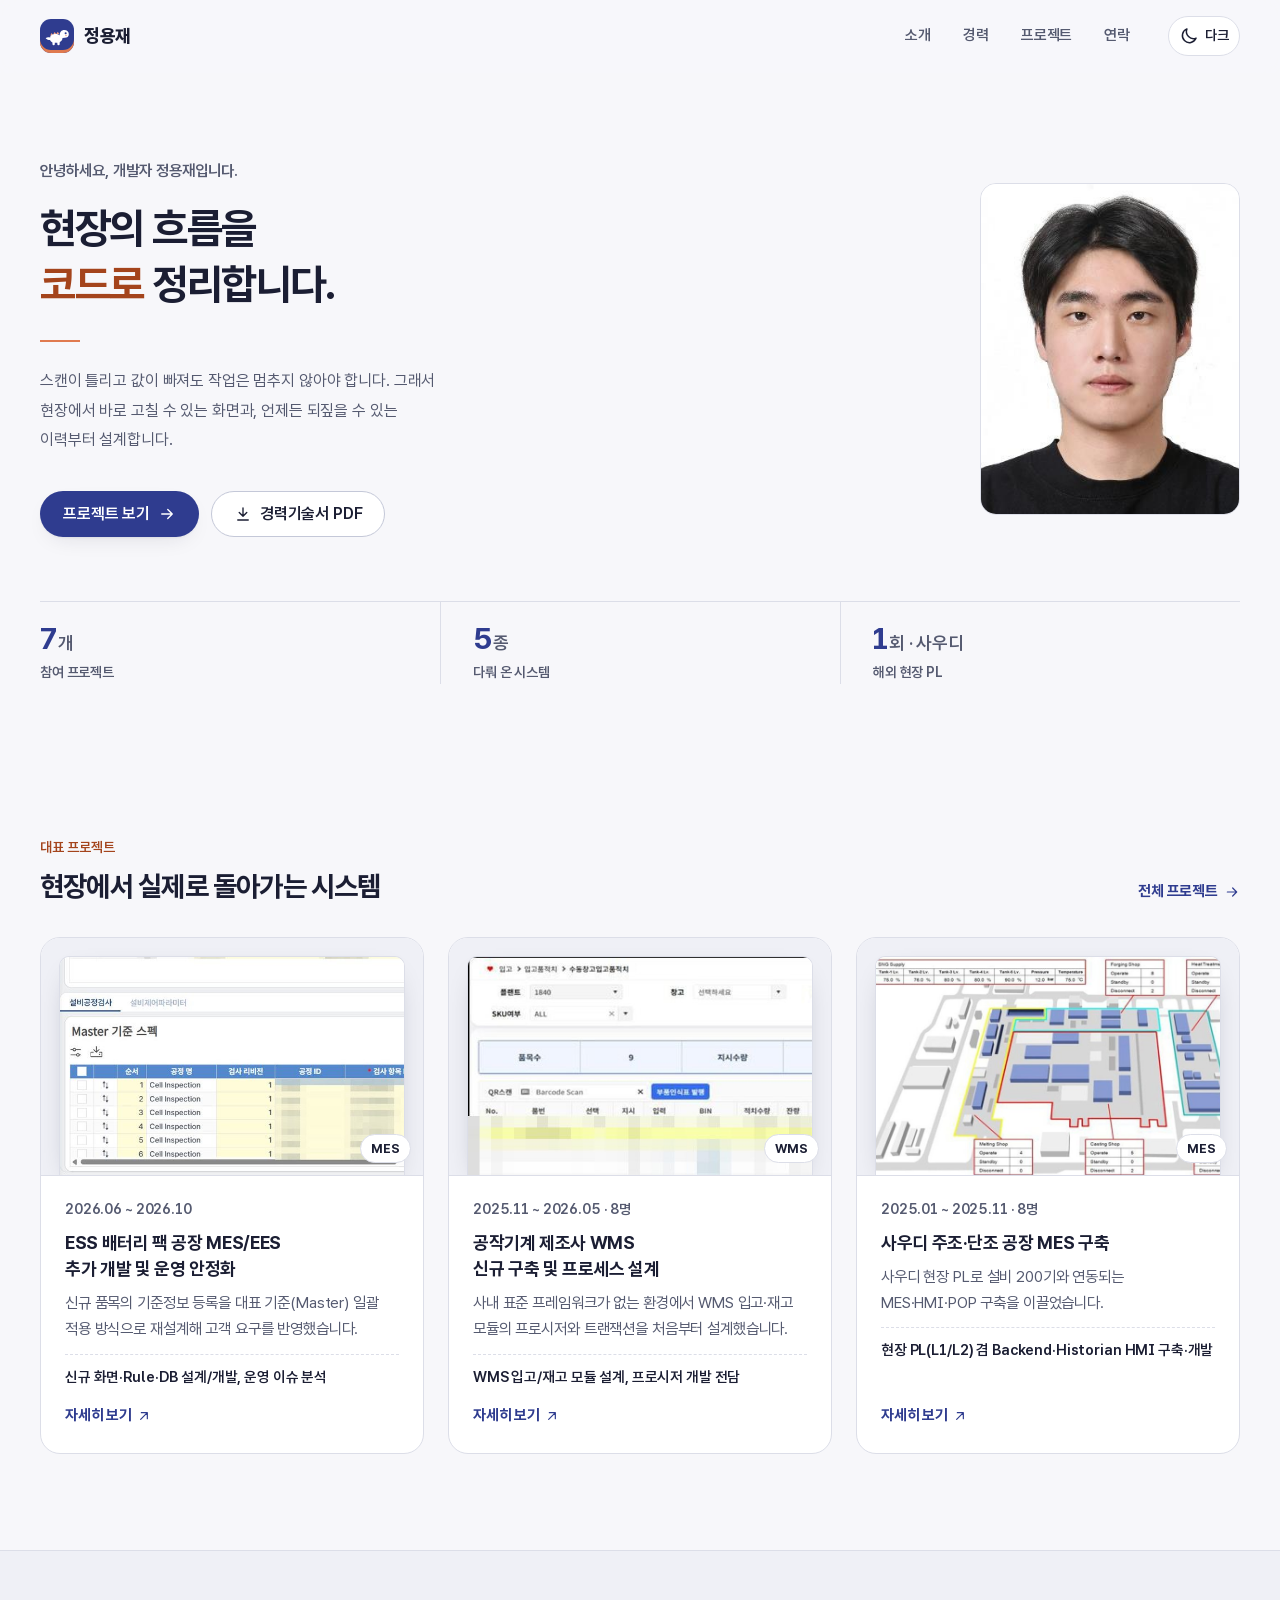
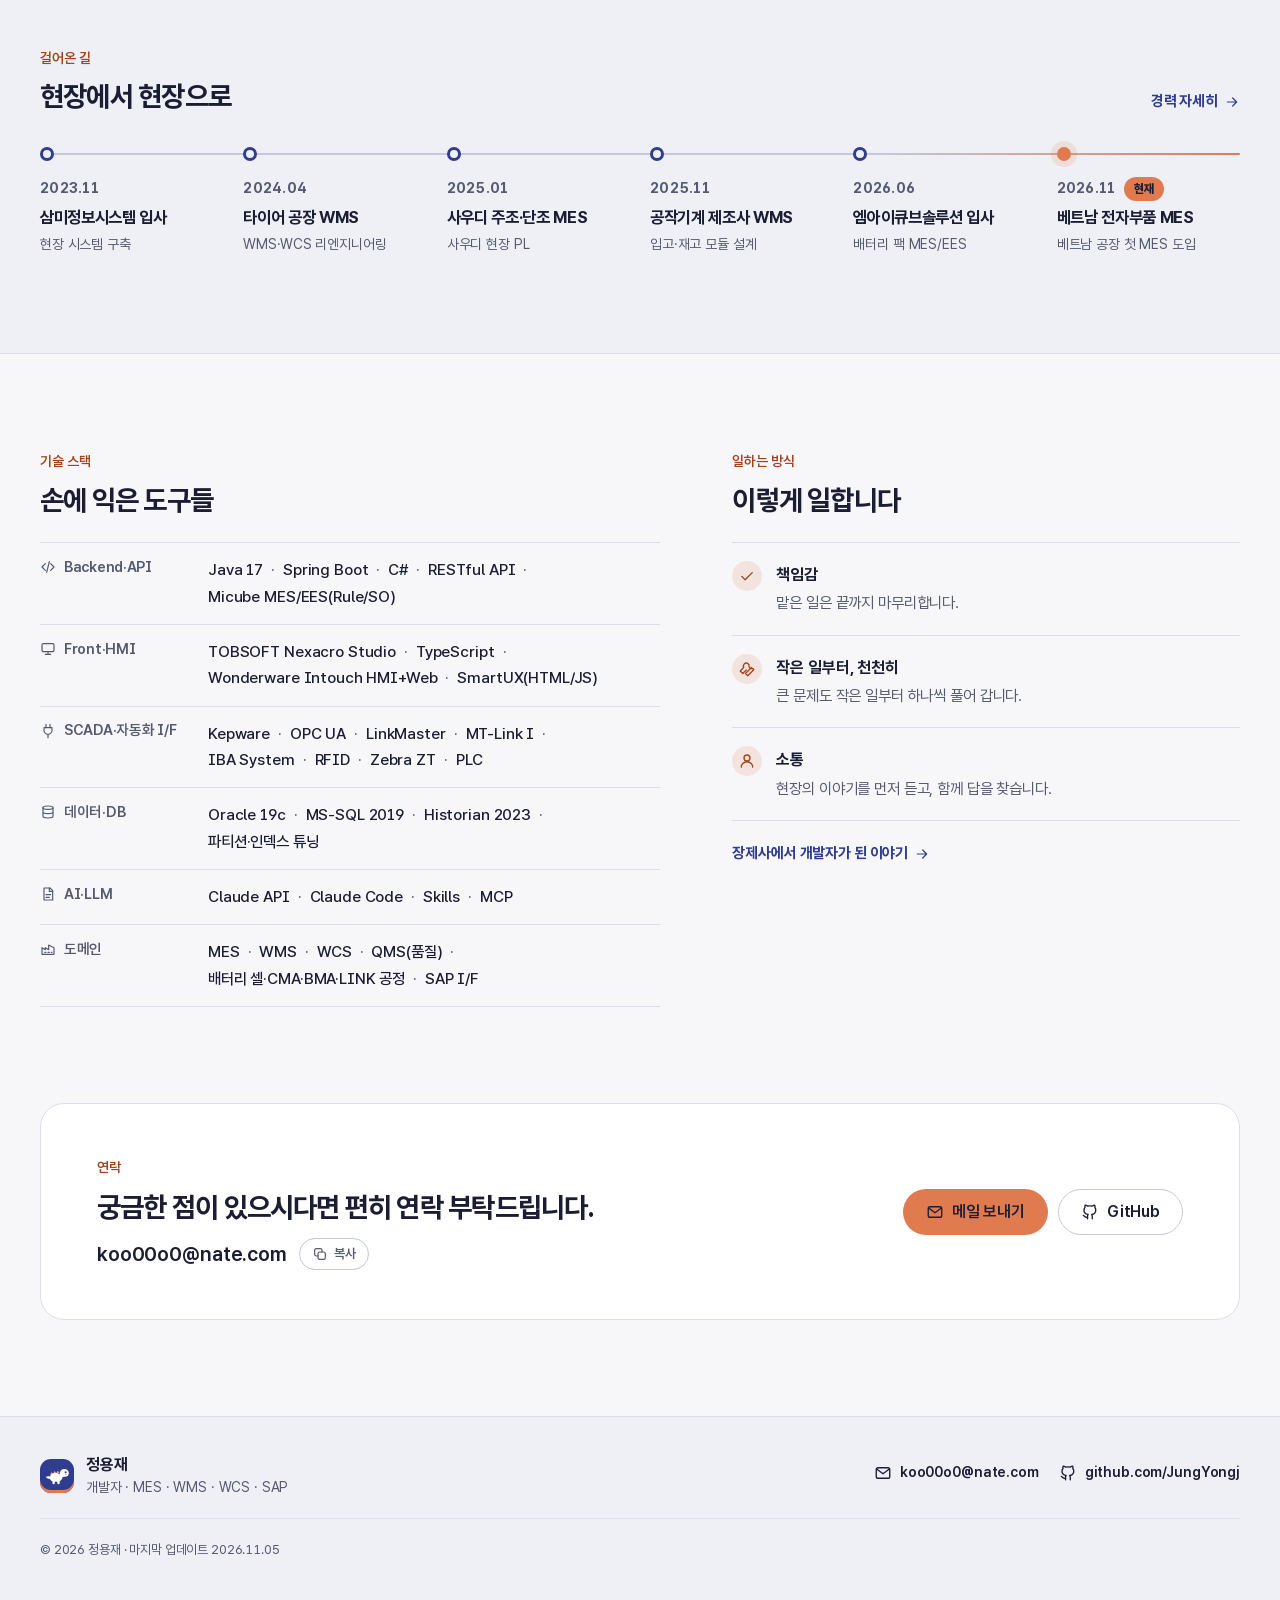
==== commit f6e84fe5: "[feat] 카드 썸네일 확대와 스크롤 등장 효과 - 프로젝트 카드에 핵심 부분만 잘라 낸 전용 썸네일 사용, 마우스를 올리면 살짝 확대 - 스크롤 등장 효과를 프로젝트·경력·소개" ====
--- a/index.html
+++ b/index.html
@@ -12,7 +12,7 @@
     <meta name="theme-color" content="#2F3C8F"><meta name="robots" content="noindex, nofollow"><script src="js/theme.h8z3tpxftx.js"></script>
     
     <link rel="stylesheet" href="css/tokens.ky7bestf1s.css" />
-    <link rel="stylesheet" href="app.btmb2ff85d.css" />
+    <link rel="stylesheet" href="app.daffh3dbuv.css" />
     <link rel="stylesheet" href="Portfolio.Web.n6bfeco9po.styles.css" />
     <link rel="icon" href="favicon.pjfcrfaqp0.svg" type="image/svg&#x2B;xml" />
     <title>정용재 · 개발자 포트폴리오</title><meta name="description" content="제조 현장의 흐름을 시스템으로 옮기는 개발자 정용재의 포트폴리오 · MES · WMS · WCS · SAP 연동"></head>
@@ -82,19 +82,19 @@
         <h2 id="featured-title">현장에서 실제로 돌아가는 시스템</h2>
         <a class="link-more" href="projects.html">전체 프로젝트 <svg class="icon " width="16" height="16" viewBox="0 0 24 24" fill="none" stroke="currentColor" stroke-width="1.8" stroke-linecap="round" stroke-linejoin="round" aria-hidden="true" focusable="false"><path d="M5 12h14M13 6l6 6-6 6"></path></svg></a></header>
 
-    <ul class="project-grid"><li class="reveal"><a class="project-card" href="project-battery-pack-mes.html"><div class="project-cover has-shot" aria-hidden="true"><img src="media/projects/battery-pack-mes.jpg" alt loading="lazy" />
+    <ul class="project-grid"><li class="reveal"><a class="project-card" href="project-battery-pack-mes.html"><div class="project-cover has-shot" aria-hidden="true"><img src="media/projects/card/battery-pack-mes.jpg" alt loading="lazy" />
         <span class="cover-chip">MES</span></div>
                     <div class="project-body"><p class="project-period"><time>2026.06 ~ 2026.10</time></p>
                         <h3>ESS 배터리 팩 공장 MES/EES 추가 개발 및 운영 안정화</h3>
                         <p class="project-summary">신규 품목의 기준정보 등록을 대표 기준(Master) 일괄 적용 방식으로 재설계해 고객 요구를 반영했습니다.</p>
                         <p class="project-impact">신규 화면·Rule·DB 설계/개발, 운영 이슈 분석</p>
-                        <span class="project-go">자세히 보기 <svg class="icon " width="16" height="16" viewBox="0 0 24 24" fill="none" stroke="currentColor" stroke-width="1.8" stroke-linecap="round" stroke-linejoin="round" aria-hidden="true" focusable="false"><path d="M7 17 17 7M8 7h9v9"></path></svg></span></div></a></li><li class="reveal"><a class="project-card" href="project-wms-inbound-design.html"><div class="project-cover has-shot" aria-hidden="true"><img src="media/projects/wms-inbound-design.jpg" alt loading="lazy" />
+                        <span class="project-go">자세히 보기 <svg class="icon " width="16" height="16" viewBox="0 0 24 24" fill="none" stroke="currentColor" stroke-width="1.8" stroke-linecap="round" stroke-linejoin="round" aria-hidden="true" focusable="false"><path d="M7 17 17 7M8 7h9v9"></path></svg></span></div></a></li><li class="reveal"><a class="project-card" href="project-wms-inbound-design.html"><div class="project-cover has-shot" aria-hidden="true"><img src="media/projects/card/wms-inbound-design.jpg" alt loading="lazy" />
         <span class="cover-chip">WMS</span></div>
                     <div class="project-body"><p class="project-period"><time>2025.11 ~ 2026.05</time> · 8명</p>
                         <h3>공작기계 제조사 WMS 신규 구축 및 프로세스 설계</h3>
                         <p class="project-summary">사내 표준 프레임워크가 없는 환경에서 WMS 입고·재고 모듈의 프로시저와 트랜잭션을 처음부터 설계했습니다.</p>
                         <p class="project-impact">WMS 입고/재고 모듈 설계, 프로시저 개발 전담</p>
-                        <span class="project-go">자세히 보기 <svg class="icon " width="16" height="16" viewBox="0 0 24 24" fill="none" stroke="currentColor" stroke-width="1.8" stroke-linecap="round" stroke-linejoin="round" aria-hidden="true" focusable="false"><path d="M7 17 17 7M8 7h9v9"></path></svg></span></div></a></li><li class="reveal"><a class="project-card" href="project-casting-forging-mes.html"><div class="project-cover has-shot" aria-hidden="true"><img src="media/projects/casting-forging-mes.jpg" alt loading="lazy" />
+                        <span class="project-go">자세히 보기 <svg class="icon " width="16" height="16" viewBox="0 0 24 24" fill="none" stroke="currentColor" stroke-width="1.8" stroke-linecap="round" stroke-linejoin="round" aria-hidden="true" focusable="false"><path d="M7 17 17 7M8 7h9v9"></path></svg></span></div></a></li><li class="reveal"><a class="project-card" href="project-casting-forging-mes.html"><div class="project-cover has-shot" aria-hidden="true"><img src="media/projects/card/casting-forging-mes.jpg" alt loading="lazy" />
         <span class="cover-chip">MES</span></div>
                     <div class="project-body"><p class="project-period"><time>2025.01 ~ 2025.11</time> · 8명</p>
                         <h3>사우디 주조·단조 공장 MES 구축</h3>
@@ -179,4 +179,4 @@
     <a href="index.html" class="reload" b-naqy9it6a0>다시 불러오기</a>
     <span class="dismiss" b-naqy9it6a0>✕</span></div>
         <blazor-focus-on-navigate selector="h1"></blazor-focus-on-navigate>
-    <script src="js/site.bxhufxghx5.js" defer></script></body></html>+    <script src="js/site.bggxq6guwe.js" defer></script></body></html>
--- a/app.daffh3dbuv.css
+++ b/app.daffh3dbuv.css
@@ -0,0 +1,2443 @@
+/* ==========================================================================
+   기본
+   ========================================================================== */
+*, *::before, *::after { box-sizing: border-box; }
+
+html {
+    -webkit-text-size-adjust: 100%;
+    text-size-adjust: 100%;
+    scroll-padding-top: calc(var(--header-h) + 16px);
+}
+
+body {
+    margin: 0;
+    min-height: 100vh;
+    display: flex;
+    flex-direction: column;
+    background: var(--bg);
+    color: var(--text);
+    font-family: var(--font-sans);
+    font-size: var(--fs-body);
+    line-height: var(--lh-body);
+    font-feature-settings: "ss06";
+    word-break: keep-all;
+    overflow-wrap: break-word;
+    -webkit-font-smoothing: antialiased;
+    -moz-osx-font-smoothing: grayscale;
+    text-rendering: optimizeLegibility;
+    transition: background-color 240ms ease, color 240ms ease;
+}
+
+main { flex: 1; outline: none; }
+
+h1, h2, h3, h4 {
+    margin: 0;
+    line-height: 1.3;
+    letter-spacing: -0.02em;
+    font-weight: 800;
+    text-wrap: balance;
+}
+h1 { font-size: var(--fs-h1); }
+h2 { font-size: var(--fs-h2); }
+h3 { font-size: var(--fs-h3); font-weight: 700; }
+p { margin: 0; text-wrap: pretty; }
+ul, ol { margin: 0; padding: 0; list-style: none; }
+img, svg { display: block; max-width: 100%; }
+a { color: var(--primary); text-decoration: none; }
+time, .tabular { font-variant-numeric: tabular-nums; }
+
+.muted { color: var(--muted); }
+.nowrap { white-space: nowrap; }
+.flip { transform: scaleX(-1); }
+.icon { flex: none; }
+
+:focus-visible {
+    outline: 3px solid var(--primary);
+    outline-offset: 3px;
+    border-radius: 6px;
+}
+
+::selection { background: var(--accent-soft); color: var(--text); }
+
+.container {
+    width: 100%;
+    max-width: calc(var(--page-max) + var(--gutter) * 2);
+    margin-inline: auto;
+    padding-inline: var(--gutter);
+}
+
+.skip-link {
+    position: absolute;
+    left: 16px;
+    top: -60px;
+    z-index: 100;
+    padding: 10px 16px;
+    border-radius: 10px;
+    background: var(--primary);
+    color: var(--on-primary);
+    font-weight: 700;
+}
+.skip-link:focus { top: 12px; }
+
+.draft-notice {
+    padding: 6px var(--gutter);
+    text-align: center;
+    font-size: 13px;
+    font-weight: 600;
+    color: var(--accent-ink);
+    background: var(--accent-soft);
+    border-bottom: 1px solid var(--border);
+}
+
+/* ==========================================================================
+   버튼
+   ========================================================================== */
+.btn {
+    display: inline-flex;
+    align-items: center;
+    justify-content: center;
+    gap: 8px;
+    min-height: 48px;
+    padding: 0 22px;
+    border-radius: 999px;
+    border: 1.5px solid transparent;
+    font: inherit;
+    font-size: 16px;
+    font-weight: 700;
+    line-height: 1;
+    letter-spacing: -0.01em;
+    cursor: pointer;
+    white-space: nowrap;
+    transition: transform var(--dur) var(--ease), box-shadow var(--dur) var(--ease),
+                background-color var(--dur) ease, border-color var(--dur) ease, color var(--dur) ease;
+}
+.btn:hover { transform: translateY(-1px); }
+.btn:active { transform: translateY(0); }
+
+.btn-primary { background: var(--primary); color: var(--on-primary); box-shadow: var(--shadow-md); }
+.btn-primary:hover { box-shadow: var(--shadow-lg); }
+.btn-primary .icon { transition: transform var(--dur) var(--ease); }
+.btn-primary:hover .icon { transform: translateX(3px); }
+
+.btn-ghost { background: var(--surface); color: var(--text); border-color: var(--border-strong); }
+.btn-ghost:hover { border-color: var(--primary); color: var(--primary); }
+
+.btn-accent { background: var(--accent); color: var(--on-accent); }
+.btn-accent:hover { box-shadow: 0 10px 24px -12px rgba(224, 122, 79, 0.7); }
+
+.icon-button {
+    display: inline-flex;
+    align-items: center;
+    gap: 6px;
+    height: 40px;
+    min-width: 40px;
+    padding: 0 10px;
+    border: 1px solid var(--border);
+    border-radius: 999px;
+    background: var(--surface);
+    color: var(--text);
+    font: inherit;
+    font-size: 14px;
+    font-weight: 600;
+    cursor: pointer;
+    transition: border-color var(--dur) ease, color var(--dur) ease, background-color var(--dur) ease;
+}
+.icon-button:hover { border-color: var(--primary); color: var(--primary); }
+
+/* 테마 아이콘: 지금 테마의 반대(바꿀 대상)를 보여 준다 */
+.show-dark { display: none; }
+[data-theme="dark"] .show-dark { display: block; }
+[data-theme="dark"] .show-light { display: none; }
+
+/* ==========================================================================
+   헤더
+   ========================================================================== */
+.site-header {
+    position: sticky;
+    top: 0;
+    z-index: 50;
+    background: var(--header-bg);
+    -webkit-backdrop-filter: saturate(160%) blur(14px);
+    backdrop-filter: saturate(160%) blur(14px);
+    border-bottom: 1px solid transparent;
+    transition: border-color 200ms ease, background-color 240ms ease;
+}
+.site-header.is-scrolled { border-bottom-color: var(--border); }
+
+.header-inner {
+    display: flex;
+    align-items: center;
+    gap: 24px;
+    height: var(--header-h);
+}
+
+.brand {
+    display: inline-flex;
+    align-items: center;
+    gap: 10px;
+    color: var(--text);
+    font-weight: 800;
+    font-size: 18px;
+    letter-spacing: -0.02em;
+}
+.brand-mark {
+    display: inline-grid;
+    place-items: center;
+    width: 34px;
+    height: 34px;
+    border-radius: 11px;
+    background: var(--primary);
+    color: var(--on-primary);
+    font-size: 16px;
+    font-weight: 800;
+    box-shadow: inset 0 -3px 0 var(--accent);
+}
+
+.site-nav { margin-left: auto; }
+.site-nav ul { display: flex; gap: 4px; }
+.site-nav a {
+    position: relative;
+    display: block;
+    padding: 8px 14px;
+    border-radius: 999px;
+    color: var(--muted);
+    font-weight: 600;
+    font-size: 15px;
+    transition: color var(--dur) ease, background-color var(--dur) ease;
+}
+.site-nav a:hover { color: var(--text); background: var(--primary-soft); }
+.site-nav a.is-active { color: var(--text); }
+.site-nav a.is-active::after {
+    content: "";
+    position: absolute;
+    left: 14px;
+    right: 14px;
+    bottom: 3px;
+    height: 2px;
+    border-radius: 2px;
+    background: var(--accent);
+}
+
+.header-actions { display: flex; align-items: center; gap: 8px; }
+.menu-button { display: none; }
+.menu-button .when-open { display: none; }
+.menu-button[aria-expanded="true"] .when-open { display: block; }
+.menu-button[aria-expanded="true"] .when-closed { display: none; }
+
+@media (max-width: 767px) {
+    .header-inner { gap: 12px; }
+    .theme-label { display: none; }
+    .menu-button { display: inline-flex; justify-content: center; padding: 0; width: 40px; }
+    .header-actions { margin-left: auto; }
+
+    .site-nav {
+        position: absolute;
+        top: 100%; left: 0; right: 0;
+        margin: 0;
+        padding: 8px var(--gutter) 20px;
+        background: var(--surface);
+        border-bottom: 1px solid var(--border);
+        box-shadow: var(--shadow-lg);
+        visibility: hidden;
+        opacity: 0;
+        transform: translateY(-8px);
+        transition: opacity 160ms ease, transform 160ms var(--ease), visibility 0s linear 160ms;
+    }
+    .site-nav[data-open="true"] {
+        visibility: visible;
+        opacity: 1;
+        transform: none;
+        transition: opacity 160ms ease, transform 160ms var(--ease);
+    }
+    .site-nav ul { flex-direction: column; gap: 2px; }
+    .site-nav a {
+        padding: 14px 12px;
+        border-radius: 12px;
+        font-size: 18px;
+        color: var(--text);
+    }
+    .site-nav a.is-active { background: var(--primary-soft); }
+    .site-nav a.is-active::after { left: 0; right: auto; top: 14px; bottom: 14px; width: 3px; height: auto; }
+}
+
+/* ==========================================================================
+   히어로
+   ========================================================================== */
+.hero {
+    position: relative;
+    overflow: hidden;
+    isolation: isolate;
+    padding: 56px 0 72px;
+}
+.hero-glow {
+    position: absolute;
+    z-index: -1;
+    top: -260px;
+    left: -220px;
+    width: 900px;
+    height: 900px;
+    background: var(--glow);
+    pointer-events: none;
+}
+.hero-inner {
+    display: grid;
+    gap: 48px;
+    align-items: center;
+}
+.hero-copy { display: grid; gap: 24px; justify-items: start; }
+
+.eyebrow {
+    display: inline-flex;
+    align-items: center;
+    gap: 10px;
+    padding: 6px 14px 6px 12px;
+    border-radius: 999px;
+    border: 1px solid var(--border);
+    background: var(--surface);
+    color: var(--muted);
+    font-size: var(--fs-small);
+    font-weight: 600;
+    letter-spacing: 0.01em;
+}
+.eyebrow-dot {
+    width: 8px;
+    height: 8px;
+    border-radius: 50%;
+    background: var(--accent);
+    box-shadow: 0 0 0 4px var(--accent-soft);
+}
+
+.hero-title {
+    font-size: var(--fs-hero);
+    line-height: 1.24;
+    letter-spacing: -0.035em;
+    font-weight: 800;
+}
+.hero-hello {
+    display: block;
+    margin-bottom: 10px;
+    font-size: 0.42em;
+    font-weight: 600;
+    letter-spacing: -0.01em;
+    color: var(--muted);
+}
+.ink-accent {
+    color: var(--accent-ink);
+    background: linear-gradient(transparent 68%, var(--accent-soft) 68%, var(--accent-soft) 92%, transparent 92%);
+    padding: 0 0.04em;
+}
+.br-wide { display: none; }
+
+.hero-lead {
+    max-width: 34em;
+    font-size: 17px;
+    line-height: 1.75;
+    color: var(--muted);
+}
+.hero-actions { display: flex; flex-wrap: wrap; gap: 12px; }
+
+.hero-visual {
+    position: relative;
+    justify-self: center;
+    width: 232px;
+    aspect-ratio: 1;
+}
+.photo-ring {
+    position: absolute;
+    inset: 0;
+    border-radius: 50%;
+    padding: 6px;
+    background: conic-gradient(from 210deg, var(--accent), #F4C2A0, var(--accent), var(--accent-ink), var(--accent));
+    box-shadow: var(--shadow-lg);
+}
+.photo-frame {
+    position: relative;
+    display: grid;
+    place-items: center;
+    align-content: center;
+    gap: 6px;
+    width: 100%;
+    height: 100%;
+    border-radius: 50%;
+    border: 6px solid var(--bg);
+    background:
+        radial-gradient(circle at 30% 25%, var(--primary-soft), transparent 60%),
+        var(--surface);
+    color: var(--muted);
+    overflow: hidden;
+}
+.photo-placeholder { opacity: 0.55; }
+.photo-caption { font-size: 13px; font-weight: 600; letter-spacing: 0.02em; }
+
+.orbit-chip {
+    position: absolute;
+    display: inline-flex;
+    align-items: center;
+    gap: 6px;
+    padding: 7px 12px;
+    border-radius: 999px;
+    background: var(--surface);
+    border: 1px solid var(--border);
+    box-shadow: var(--shadow-md);
+    color: var(--text);
+    font-size: 13px;
+    font-weight: 700;
+    white-space: nowrap;
+    animation: float 6s ease-in-out infinite;
+}
+.orbit-chip .icon { color: var(--primary); }
+.chip-a { top: 6%; left: -18%; }
+.chip-b { top: 46%; right: -22%; animation-delay: -2s; }
+.chip-c { bottom: 2%; left: -6%; animation-delay: -4s; }
+
+@keyframes float {
+    0%, 100% { transform: translateY(0); }
+    50% { transform: translateY(-6px); }
+}
+
+@media (min-width: 768px) {
+    .hero { padding: 88px 0 104px; }
+    .hero-lead { font-size: 18px; }
+    .hero-visual { width: 300px; }
+}
+
+@media (min-width: 1024px) {
+    .hero { padding: 104px 0 120px; }
+    .hero-inner { grid-template-columns: minmax(0, 1.35fr) minmax(0, 0.65fr); gap: 64px; }
+    .hero-visual { width: 340px; justify-self: end; margin-right: 40px; }
+    .br-wide { display: inline; }
+}
+
+@media (max-width: 1023px) {
+    .hero-visual { order: -1; }
+}
+
+/* ==========================================================================
+   숫자 띠
+   ========================================================================== */
+.stats-wrap { margin-top: -40px; position: relative; z-index: 1; }
+.stats {
+    display: grid;
+    grid-template-columns: repeat(3, minmax(0, 1fr));
+    margin: 0;
+    border-radius: var(--radius);
+    background: var(--surface);
+    border: 1px solid var(--card-border);
+    box-shadow: var(--shadow-md);
+}
+.stat {
+    display: grid;
+    gap: 4px;
+    padding: 20px 16px;
+    text-align: center;
+}
+.stat + .stat { border-left: 1px solid var(--border); }
+.stat dt { font-size: 13px; font-weight: 600; color: var(--muted); }
+.stat dd { margin: 0; display: flex; justify-content: center; align-items: baseline; gap: 2px; }
+.stat-value {
+    font-size: 30px;
+    font-weight: 800;
+    letter-spacing: -0.03em;
+    color: var(--primary);
+    line-height: 1.1;
+}
+.stat-unit { font-size: 15px; font-weight: 700; color: var(--muted); }
+
+@media (min-width: 768px) {
+    .stat { padding: 28px 24px; }
+    .stat dt { font-size: var(--fs-small); }
+    .stat-value { font-size: 40px; }
+    .stat-unit { font-size: 18px; }
+}
+
+/* ==========================================================================
+   섹션 공통
+   ========================================================================== */
+.section { padding-block: 64px; }
+@media (min-width: 768px) { .section { padding-block: 96px; } }
+
+.section-head {
+    display: grid;
+    grid-template-columns: 1fr auto;
+    align-items: end;
+    gap: 8px 24px;
+    margin-bottom: 32px;
+}
+.section-head > :not(.link-more) { grid-column: 1; }
+.section-head.compact { margin-bottom: 24px; grid-template-columns: 1fr; }
+.section-kicker {
+    font-size: 13px;
+    font-weight: 800;
+    letter-spacing: 0.08em;
+    color: var(--accent-ink);
+    text-transform: uppercase;
+}
+.link-more {
+    grid-column: 2;
+    grid-row: 1 / span 2;
+    align-self: end;
+    display: inline-flex;
+    align-items: center;
+    gap: 6px;
+    font-weight: 700;
+    font-size: 15px;
+    white-space: nowrap;
+}
+.link-more .icon { transition: transform var(--dur) var(--ease); }
+.link-more:hover .icon { transform: translateX(3px); }
+.link-more.under { margin-top: 20px; }
+
+@media (max-width: 639px) {
+    .section-head { grid-template-columns: 1fr; }
+    .section-head .link-more { grid-column: 1; grid-row: auto; margin-top: 4px; }
+}
+
+/* ==========================================================================
+   대표 프로젝트 카드
+   ========================================================================== */
+.project-grid { display: grid; gap: 20px; }
+
+.project-card {
+    display: grid;
+    height: 100%;
+    overflow: hidden;
+    border-radius: var(--radius);
+    background: var(--surface);
+    border: 1px solid var(--card-border);
+    box-shadow: var(--shadow-sm);
+    color: var(--text);
+    transition: transform 200ms var(--ease), box-shadow 200ms var(--ease), border-color 200ms ease;
+}
+.project-card:hover {
+    transform: translateY(-4px);
+    box-shadow: var(--shadow-lg);
+    border-color: var(--border-strong);
+}
+.project-card:focus-visible { border-radius: var(--radius); }
+
+.project-cover {
+    position: relative;
+    display: grid;
+    place-items: center;
+    aspect-ratio: 16 / 9;
+    overflow: hidden;
+    color: rgba(255, 255, 255, 0.92);
+}
+.cover-grid {
+    position: absolute;
+    inset: 0;
+    background-image:
+        linear-gradient(rgba(255, 255, 255, 0.09) 1px, transparent 1px),
+        linear-gradient(90deg, rgba(255, 255, 255, 0.09) 1px, transparent 1px);
+    background-size: 28px 28px;
+    -webkit-mask-image: radial-gradient(ellipse at 70% 30%, #000 10%, transparent 75%);
+    mask-image: radial-gradient(ellipse at 70% 30%, #000 10%, transparent 75%);
+}
+.cover-icon {
+    position: relative;
+    filter: drop-shadow(0 8px 18px rgba(0, 0, 0, 0.18));
+    transition: transform 300ms var(--ease);
+}
+.project-card:hover .cover-icon { transform: scale(1.06) rotate(-3deg); }
+.cover-indigo { background: linear-gradient(135deg, #26307A 0%, #3E4DB0 60%, #6170D6 100%); }
+.cover-peach  { background: linear-gradient(135deg, #C8603A 0%, #E07A4F 55%, #F2A27F 100%); color: rgba(27, 30, 51, 0.88); }
+.cover-peach .cover-grid {
+    background-image:
+        linear-gradient(rgba(27, 30, 51, 0.08) 1px, transparent 1px),
+        linear-gradient(90deg, rgba(27, 30, 51, 0.08) 1px, transparent 1px);
+}
+.cover-slate  { background: linear-gradient(135deg, #273248 0%, #3C4A63 55%, #5B6B89 100%); }
+
+.project-body {
+    display: grid;
+    align-content: start;
+    gap: 10px;
+    padding: 22px 24px 24px;
+}
+.badges { display: flex; flex-wrap: wrap; gap: 6px; }
+.badge {
+    display: inline-flex;
+    align-items: center;
+    padding: 3px 10px;
+    border-radius: 999px;
+    background: var(--primary-soft);
+    color: var(--primary);
+    font-size: 12.5px;
+    font-weight: 700;
+    letter-spacing: 0.01em;
+}
+.badge + .badge { background: transparent; border: 1px solid var(--border); color: var(--muted); }
+.project-body h3 { margin-top: 4px; }
+.project-period { font-size: var(--fs-small); color: var(--muted); font-weight: 600; }
+.project-summary { color: var(--muted); font-size: 15.5px; line-height: 1.65; }
+.project-go {
+    display: inline-flex;
+    align-items: center;
+    gap: 4px;
+    margin-top: 6px;
+    color: var(--primary);
+    font-weight: 700;
+    font-size: 15px;
+}
+.project-go .icon { transition: transform var(--dur) var(--ease); }
+.project-card:hover .project-go .icon { transform: translate(2px, -2px); }
+
+/* 태블릿: 가로형 카드 한 줄씩 */
+@media (min-width: 640px) and (max-width: 1023px) {
+    .project-card { grid-template-columns: minmax(0, 0.9fr) minmax(0, 1.1fr); }
+    .project-cover { aspect-ratio: auto; min-height: 220px; }
+    .project-body { align-content: center; }
+}
+@media (min-width: 1024px) {
+    .project-grid { grid-template-columns: repeat(3, minmax(0, 1fr)); gap: 24px; }
+    .project-card { grid-template-rows: auto 1fr; }
+}
+
+/* ==========================================================================
+   타임라인
+   ========================================================================== */
+.section-band {
+    background: var(--surface-2);
+    border-block: 1px solid var(--border);
+}
+
+.timeline {
+    position: relative;
+    display: grid;
+    gap: 0;
+    padding-left: 28px;
+}
+.timeline::before {
+    content: "";
+    position: absolute;
+    left: 6px;
+    top: 10px;
+    bottom: 10px;
+    width: 2px;
+    border-radius: 2px;
+    background: linear-gradient(var(--border-strong), var(--border-strong) 70%, var(--accent));
+}
+.timeline-item {
+    position: relative;
+    display: grid;
+    gap: 2px;
+    justify-items: start;
+    padding: 0 0 28px;
+}
+.timeline-item:last-child { padding-bottom: 0; }
+.timeline-dot {
+    position: absolute;
+    left: -28px;
+    top: 6px;
+    width: 14px;
+    height: 14px;
+    border-radius: 50%;
+    background: var(--surface-2);
+    border: 3px solid var(--primary);
+}
+.is-current .timeline-dot {
+    background: var(--accent);
+    border-color: var(--accent);
+    box-shadow: 0 0 0 6px var(--accent-soft);
+}
+.timeline-date { font-size: var(--fs-small); font-weight: 700; color: var(--muted); letter-spacing: 0.02em; }
+.timeline-title { font-size: 18px; font-weight: 800; letter-spacing: -0.02em; }
+.timeline-desc { font-size: 15px; color: var(--muted); }
+.pill-now {
+    margin-top: 6px;
+    padding: 2px 10px;
+    border-radius: 999px;
+    background: var(--accent);
+    color: var(--on-accent);
+    font-size: 12px;
+    font-weight: 800;
+}
+
+@media (min-width: 768px) {
+    .timeline {
+        grid-template-columns: repeat(4, minmax(0, 1fr));
+        gap: 24px;
+        padding: 30px 0 0;
+    }
+    .timeline::before {
+        left: 7px;
+        right: 0;
+        top: 6px;
+        bottom: auto;
+        width: auto;
+        height: 2px;
+        background: linear-gradient(90deg, var(--border-strong), var(--border-strong) 70%, var(--accent));
+    }
+    .timeline-item { padding: 0; }
+    .timeline-dot { left: 0; top: -30px; }
+}
+
+/* ==========================================================================
+   기술 스택 + 최근 기록
+   ========================================================================== */
+.split { display: grid; gap: 64px; }
+@media (min-width: 1024px) {
+    .split { grid-template-columns: minmax(0, 1.1fr) minmax(0, 0.9fr); gap: 72px; }
+}
+
+.skill-groups { display: grid; gap: 16px; }
+@media (min-width: 640px) { .skill-groups { grid-template-columns: repeat(2, minmax(0, 1fr)); } }
+
+.skill-group {
+    padding: 20px;
+    border-radius: var(--radius);
+    background: var(--surface);
+    border: 1px solid var(--card-border);
+    box-shadow: var(--shadow-sm);
+}
+.skill-group h3 {
+    display: flex;
+    align-items: center;
+    gap: 8px;
+    margin-bottom: 14px;
+    font-size: 16px;
+}
+.skill-group h3 .icon { color: var(--primary); }
+.chips { display: flex; flex-wrap: wrap; gap: 6px; }
+.chips li {
+    padding: 4px 11px;
+    border-radius: 8px;
+    background: var(--surface-2);
+    border: 1px solid var(--border);
+    font-size: 14px;
+    font-weight: 600;
+    color: var(--text);
+}
+
+.note-list {
+    border-radius: var(--radius);
+    background: var(--surface);
+    border: 1px solid var(--card-border);
+    box-shadow: var(--shadow-sm);
+    overflow: hidden;
+}
+.note-list li + li { border-top: 1px solid var(--border); }
+.note-item {
+    display: flex;
+    align-items: center;
+    gap: 14px;
+    padding: 18px 20px;
+    color: var(--text);
+    transition: background-color var(--dur) ease;
+}
+.note-item:hover { background: var(--primary-soft); }
+.note-item:focus-visible { outline-offset: -3px; border-radius: 0; }
+.note-icon {
+    display: grid;
+    place-items: center;
+    flex: none;
+    width: 40px;
+    height: 40px;
+    border-radius: 12px;
+    background: var(--primary-soft);
+    color: var(--primary);
+}
+.note-text { display: grid; gap: 2px; min-width: 0; flex: 1; }
+.note-text strong { font-size: 16px; font-weight: 700; line-height: 1.45; }
+.note-meta { font-size: 13.5px; color: var(--muted); font-weight: 500; }
+.note-arrow { color: var(--muted); transition: transform var(--dur) var(--ease), color var(--dur) ease; }
+.note-item:hover .note-arrow { transform: translateX(3px); color: var(--primary); }
+
+/* ==========================================================================
+   연락 카드
+   ========================================================================== */
+.contact-card {
+    position: relative;
+    display: grid;
+    gap: 24px;
+    align-items: center;
+    overflow: hidden;
+    isolation: isolate;
+    padding: 36px 28px;
+    border-radius: 24px;
+    background: linear-gradient(135deg, #26307A 0%, #2F3C8F 50%, #4251B4 100%);
+    color: #FFFFFF;
+}
+.contact-card::after {
+    content: "";
+    position: absolute;
+    z-index: -1;
+    right: -120px;
+    top: -160px;
+    width: 420px;
+    height: 420px;
+    border-radius: 50%;
+    background: radial-gradient(closest-side, rgba(244, 164, 131, 0.35), transparent);
+}
+.contact-card .section-kicker { color: #F7B899; }
+.contact-card h2 { margin-top: 8px; }
+.contact-card .muted { margin-top: 8px; color: rgba(255, 255, 255, 0.82); }
+.contact-card .btn-accent { justify-self: start; background: #F4A483; color: #1B1E33; }
+
+[data-theme="dark"] .contact-card {
+    background: var(--surface);
+    border: 1px solid var(--border);
+}
+[data-theme="dark"] .contact-card::after { background: radial-gradient(closest-side, rgba(255, 196, 110, 0.16), transparent); }
+
+@media (min-width: 768px) {
+    .contact-card { grid-template-columns: 1fr auto; padding: 48px 56px; }
+    .contact-card .btn-accent { justify-self: end; }
+}
+
+/* ==========================================================================
+   푸터
+   ========================================================================== */
+.site-footer {
+    border-top: 1px solid var(--border);
+    background: var(--surface-2);
+    padding: 36px 0 40px;
+    font-size: var(--fs-small);
+}
+.footer-inner { display: grid; gap: 20px; align-items: center; }
+.footer-id { display: flex; align-items: center; gap: 12px; }
+.footer-id > div { display: grid; line-height: 1.5; }
+.footer-id strong { font-size: 16px; }
+.footer-links { display: flex; flex-wrap: wrap; gap: 8px 20px; }
+.footer-links a {
+    display: inline-flex;
+    align-items: center;
+    gap: 8px;
+    color: var(--text);
+    font-weight: 600;
+}
+.footer-links a:hover { color: var(--primary); }
+.footer-meta { font-size: 13px; }
+
+@media (min-width: 768px) {
+    .footer-inner { grid-template-columns: 1fr auto; }
+    .footer-meta { grid-column: 1 / -1; padding-top: 20px; border-top: 1px solid var(--border); }
+}
+
+/* ==========================================================================
+   빈 페이지(준비 중·404)
+   ========================================================================== */
+.page-empty {
+    display: grid;
+    gap: 16px;
+    justify-items: start;
+    align-content: center;
+    min-height: 56vh;
+    padding-block: 64px;
+}
+.page-empty .btn { margin-top: 8px; }
+
+/* ==========================================================================
+   등장 효과 (JS가 있을 때만, 움직임 줄이기 설정이면 끔)
+   ========================================================================== */
+html.js .reveal {
+    opacity: 0;
+    transform: translateY(14px);
+    transition: opacity 520ms var(--ease), transform 520ms var(--ease);
+}
+html.js .reveal.is-visible { opacity: 1; transform: none; }
+
+@media (prefers-reduced-motion: reduce) {
+    *, *::before, *::after {
+        animation: none !important;
+        transition: none !important;
+        scroll-behavior: auto !important;
+    }
+    html.js .reveal { opacity: 1; transform: none; }
+}
+
+/* ==========================================================================
+   Blazor 기본 오류 영역
+   ========================================================================== */
+.blazor-error-boundary {
+    padding: 1rem 1.25rem;
+    border-radius: 12px;
+    background: var(--accent-soft);
+    color: var(--text);
+}
+.blazor-error-boundary::after { content: "⚠ 문제가 생겼어요."; }
+
+/* 바로 위 섹션 여백과 겹치지 않게 */
+.section-contact { padding-top: 0; }
+
+/* 모바일: 버튼 폭을 맞추고 사진 원을 조금 작게 */
+@media (max-width: 479px) {
+    .hero { padding-top: 40px; }
+    .hero-inner { gap: 36px; }
+    .hero-visual { width: 200px; }
+    .hero-actions { display: grid; grid-template-columns: 1fr; width: 100%; }
+    .hero-actions .btn { width: 100%; }
+    .chip-a { left: -26%; }
+    .chip-b { right: -30%; }
+}
+
+/* ==========================================================================
+   다듬기 v2 (2026-11-04) — 분위기는 그대로, 굵기·선·여백만 가볍게
+   이 묶음만 지우면 v1로 돌아간다.
+   ========================================================================== */
+
+/* 1. 글자: 제목 굵기를 한 단계 낮추고 자간을 살짝 좁힘 */
+body { letter-spacing: -0.008em; }
+h2 { font-weight: 700; letter-spacing: -0.028em; }
+.hero-title { font-weight: 700; letter-spacing: -0.04em; line-height: 1.22; }
+.hero-hello { font-weight: 500; }
+
+/* 2. 강조 단어: 두꺼운 형광펜 → 얇은 밑줄 */
+.ink-accent {
+    background: linear-gradient(var(--accent), var(--accent)) no-repeat 0 94% / 100% 0.07em;
+    padding: 0;
+}
+
+/* 3. 섹션 머리: 짧은 선 + 넓은 자간 */
+.section-kicker {
+    display: inline-flex;
+    align-items: center;
+    gap: 10px;
+    font-size: 12.5px;
+    font-weight: 700;
+    letter-spacing: 0.14em;
+}
+.section-kicker::before {
+    content: "";
+    width: 22px;
+    height: 1.5px;
+    border-radius: 2px;
+    background: currentColor;
+    opacity: 0.7;
+}
+.page-empty .section-kicker::before { display: none; }
+
+/* 4. 버튼·배지: 한 단계 가볍게 */
+.btn { font-weight: 600; min-height: 46px; }
+.badge { font-size: 12px; font-weight: 600; letter-spacing: 0.02em; }
+
+/* 5. 사진 링: 얇게 + 바깥 궤도선 위에 칩 4개 */
+.photo-ring { padding: 3px; }
+.photo-frame { border-width: 7px; }
+.orbit {
+    position: absolute;
+    inset: -30px;
+    border-radius: 50%;
+    border: 1px dashed var(--border-strong);
+    opacity: 0.9;
+}
+.orbit-chip { padding: 6px 12px 6px 10px; font-weight: 600; letter-spacing: 0.02em; }
+.chip-a { top: -2%; left: -10%; }
+.chip-b { top: 18%; right: -24%; animation-delay: -1.5s; }
+.chip-c { bottom: 4%; left: -22%; animation-delay: -3s; }
+.chip-d { bottom: -6%; right: 0; animation-delay: -4.5s; }
+
+/* 6. 숫자 띠: 숫자 굵기 낮추고 단위는 작게 */
+.stat-value { font-weight: 700; letter-spacing: -0.04em; }
+.stat-unit { font-weight: 600; }
+
+/* 7. 프로젝트 표지: 아이콘을 유리 원 안에 */
+.project-card { border-radius: 20px; }
+.project-cover::before {
+    content: "";
+    position: absolute;
+    width: 96px;
+    height: 96px;
+    border-radius: 50%;
+    background: rgba(255, 255, 255, 0.12);
+    border: 1px solid rgba(255, 255, 255, 0.24);
+    -webkit-backdrop-filter: blur(6px);
+    backdrop-filter: blur(6px);
+}
+.cover-peach::before { background: rgba(27, 30, 51, 0.06); border-color: rgba(27, 30, 51, 0.16); }
+.cover-icon { filter: none; }
+.project-card:hover .cover-icon { transform: scale(1.06); }
+
+/* 8. 연락 카드: 버튼 2개 */
+.contact-actions { display: flex; flex-wrap: wrap; gap: 10px; }
+.btn-onbrand {
+    background: transparent;
+    color: #FFFFFF;
+    border-color: rgba(255, 255, 255, 0.45);
+}
+.btn-onbrand:hover { border-color: #FFFFFF; }
+[data-theme="dark"] .btn-onbrand { color: var(--text); border-color: var(--border-strong); }
+[data-theme="dark"] .btn-onbrand:hover { border-color: var(--primary); color: var(--primary); }
+.contact-card .btn-accent { justify-self: auto; }
+@media (min-width: 768px) {
+    .contact-actions { justify-content: flex-end; }
+}
+
+@media (max-width: 479px) {
+    .hero-visual { width: 188px; margin-top: 18px; }
+    .orbit { inset: -22px; }
+    .chip-a { left: -24%; }
+    .chip-b { right: -34%; }
+    .chip-c { left: -34%; }
+    .chip-d { right: -12%; }
+    .contact-actions { display: grid; }
+    .contact-actions .btn { width: 100%; }
+}
+
+/* ==========================================================================
+   정리판 v3 (2026-11-04) — "AI 템플릿 티" 줄이기
+   떠 있는 칩·궤도·유리 원·격자·번지는 빛을 빼고, 글자·여백·얇은 선으로.
+   진짜 사진·표지·화면이 들어오면 그게 장식이 된다.
+   ========================================================================== */
+
+/* 히어로: 알약 꼬리표 → 선 하나 + 글자 */
+.eyebrow {
+    padding: 0;
+    border: 0;
+    background: none;
+    gap: 12px;
+    font-size: 13px;
+    font-weight: 600;
+    letter-spacing: 0.12em;
+    color: var(--muted);
+}
+.eyebrow::before {
+    content: "";
+    width: 28px;
+    height: 1.5px;
+    background: var(--accent);
+}
+.orbit, .orbit-chip { display: none; }
+
+/* 사진: 얇은 피치 선 하나 + 그림자 없음 */
+.photo-ring {
+    padding: 2px;
+    background: var(--accent);
+    box-shadow: none;
+}
+.photo-frame {
+    border-width: 8px;
+    background: var(--surface);
+}
+.photo-placeholder { opacity: 0.4; }
+
+/* 숫자 띠: 그림자 없이 선만 */
+.stats { box-shadow: none; }
+
+/* 프로젝트 표지: 그라데이션 대신 차분한 단색 + 큰 시스템 이름 */
+.project-card { box-shadow: none; }
+.project-card:hover { box-shadow: var(--shadow-md); }
+.project-cover {
+    place-items: stretch;
+    align-content: space-between;
+    padding: 20px 22px;
+    aspect-ratio: 16 / 8;
+    background: var(--cover-bg) !important;
+    color: var(--cover-ink) !important;
+}
+.project-cover::before { display: none; }
+.cover-icon { opacity: 0.8; }
+.project-card:hover .cover-icon { transform: none; }
+.cover-label {
+    align-self: end;
+    font-size: 44px;
+    font-weight: 700;
+    letter-spacing: -0.04em;
+    line-height: 1;
+}
+.cover-indigo { --cover-bg: #E7E9F5; --cover-ink: #2F3C8F; }
+.cover-peach  { --cover-bg: #F7E4DA; --cover-ink: #A4441C; }
+.cover-slate  { --cover-bg: #E4E7EE; --cover-ink: #3C4A63; }
+[data-theme="dark"] .cover-indigo { --cover-bg: #222A4C; --cover-ink: #B7C1FF; }
+[data-theme="dark"] .cover-peach  { --cover-bg: #2E2635; --cover-ink: #F7B899; }
+[data-theme="dark"] .cover-slate  { --cover-bg: #232A40; --cover-ink: #C3CADB; }
+@media (min-width: 640px) and (max-width: 1023px) {
+    .project-cover { aspect-ratio: auto; min-height: 200px; }
+}
+
+/* 기술·기록 카드: 그림자 없이 선만 */
+.skill-group, .note-list { box-shadow: none; }
+
+/* 연락 카드: 번지는 빛 없이 단색 */
+.contact-card { background: var(--primary); }
+.contact-card::after { display: none; }
+[data-theme="dark"] .contact-card { background: var(--surface); }
+
+/* ==========================================================================
+   v4 (2026-11-04) — 독립 디자인 리뷰 반영 + 실제 이력
+   템플릿 틀(원형 사진·숫자 카드·번호 머리표·박스 안 박스·아이콘 칸)을 걷어 낸다.
+   ========================================================================== */
+
+/* 히어로: 4:5 사진, 키워드 줄 강조 */
+.eyebrow { font-size: 15px; letter-spacing: 0.01em; color: var(--text); }
+.eyebrow::before { width: 20px; }
+.hero-visual { display: none; }
+.hero-photo { margin: 0; justify-self: end; width: 300px; }
+.hero-photo img {
+    width: 100%;
+    height: auto;
+    aspect-ratio: 312 / 399;
+    object-fit: cover;
+    border-radius: 20px;
+    background: var(--surface-2);
+}
+.hero-photo::after {
+    content: "";
+    display: block;
+    width: 40px;
+    height: 2px;
+    margin: 14px 0 0 auto;
+    background: var(--accent);
+}
+@media (max-width: 1023px) {
+    .hero-inner { gap: 24px; }
+    .hero-photo { order: -1; justify-self: start; width: 88px; }
+    .hero-photo img { border-radius: 16px; }
+    .hero-photo::after { display: none; }
+}
+@media (max-width: 479px) {
+    .hero { padding-top: 32px; }
+    .hero-photo { width: 72px; margin-top: 0; }
+}
+
+/* 숫자: 카드 → 히어로 아래 얇은 선 위 한 줄 */
+.stats-wrap { margin-top: 0; }
+.stats {
+    margin-top: 56px;
+    border: 0;
+    border-top: 1px solid var(--border);
+    border-radius: 0;
+    background: none;
+    box-shadow: none;
+}
+.stat {
+    display: flex;
+    flex-direction: column-reverse;
+    justify-content: flex-end;
+    gap: 2px;
+    padding: 20px 0 0;
+    text-align: left;
+}
+.stat + .stat { border-left: 0; padding-left: 32px; }
+.stat dd { justify-content: flex-start; }
+.stat-value { font-size: 32px; }
+@media (max-width: 479px) {
+    .stats { margin-top: 40px; }
+    .stat + .stat { padding-left: 16px; }
+    .stat-value { font-size: 26px; }
+    .stat-unit { font-size: 13px; }
+    .stat dt { font-size: 12.5px; }
+}
+@media (min-width: 768px) { .stat-value { font-size: 36px; } }
+.hero { padding-bottom: 72px; }
+
+/* 섹션 머리: 번호·선 없이, 한글 자간 0 */
+.section-kicker { letter-spacing: 0; font-size: 14px; font-weight: 600; }
+.section-kicker::before { display: none; }
+
+/* 휴대폰: 더 보기 링크는 목록 뒤로 */
+.link-more.under.m-only { display: none; }
+@media (max-width: 639px) {
+    .section-head .link-more { display: none; }
+    .link-more.under.m-only { display: inline-flex; }
+}
+
+/* 프로젝트 카드: 같은 바탕의 그림 틀 + 역할 줄, 떠오르기 없음 */
+.project-card:hover { transform: none; box-shadow: none; border-color: var(--primary); }
+.project-cover {
+    aspect-ratio: 16 / 10;
+    --cover-bg: var(--surface-2);
+    --cover-ink: var(--text);
+    border-bottom: 1px solid var(--border);
+}
+.cover-label { font-size: 36px; }
+.cover-note {
+    order: -1;
+    justify-self: end;
+    font-size: 12px;
+    font-weight: 600;
+    color: var(--muted);
+}
+.project-body { gap: 8px; }
+.project-body h3 { margin-top: 0; font-size: 18px; line-height: 1.45; }
+.project-period { order: -1; }
+.project-impact {
+    padding-top: 10px;
+    margin-top: 4px;
+    border-top: 1px dashed var(--border);
+    font-size: 14.5px;
+    font-weight: 600;
+    color: var(--text);
+}
+@media (min-width: 640px) and (max-width: 1023px) {
+    .project-cover { min-height: 220px; }
+}
+
+/* 경력 띠: 제목 굵기 맞춤, 현재 표시는 날짜 옆 */
+.timeline-title { font-weight: 700; }
+.timeline-date { display: inline-flex; align-items: center; gap: 8px; }
+.pill-now { margin-top: 0; }
+@media (min-width: 768px) {
+    .timeline { grid-template-columns: repeat(5, minmax(0, 1fr)); gap: 20px; }
+    .timeline-title { font-size: 16.5px; }
+    .timeline-desc { font-size: 14px; }
+}
+
+/* 기술 스택: 박스 안 박스 → 줄 목록 */
+.skill-groups { gap: 0; grid-template-columns: 1fr !important; }
+.skill-group {
+    display: grid;
+    grid-template-columns: 132px 1fr;
+    align-items: baseline;
+    gap: 16px;
+    padding: 14px 0;
+    border: 0;
+    border-top: 1px solid var(--border);
+    border-radius: 0;
+    background: none;
+}
+.skill-group:last-child { border-bottom: 1px solid var(--border); }
+.skill-group h3 { margin: 0; font-size: 14.5px; font-weight: 600; color: var(--muted); }
+.skill-group h3 .icon { color: var(--muted); }
+.chips { gap: 0; }
+.chips li { padding: 0; border: 0; background: none; font-size: 15.5px; font-weight: 500; }
+.chips li + li::before { content: "\00B7"; margin: 0 8px; color: var(--muted); }
+@media (max-width: 479px) {
+    .skill-group { grid-template-columns: 1fr; gap: 4px; }
+}
+
+/* 기록: 아이콘 칸 → 날짜 열 */
+.note-icon { display: none; }
+.note-list { border: 0; border-radius: 0; background: none; border-top: 1px solid var(--border); }
+.note-list li { border-bottom: 1px solid var(--border); }
+.note-list li + li { border-top: 0; }
+.note-item { display: grid; grid-template-columns: 96px 1fr auto; gap: 16px; padding: 16px 4px; }
+.note-date { font-size: 13.5px; color: var(--muted); font-weight: 500; }
+@media (max-width: 479px) {
+    .note-item { grid-template-columns: 1fr auto; row-gap: 2px; }
+    .note-date { grid-column: 1; grid-row: 2; }
+    .note-text { grid-column: 1; grid-row: 1; }
+    .note-arrow { grid-column: 2; grid-row: 1 / span 2; }
+}
+
+/* 연락: 가벼운 카드 + 메일 주소 글자로 + 복사 */
+.contact-card,
+[data-theme="dark"] .contact-card {
+    background: var(--surface);
+    border: 1px solid var(--border);
+    color: var(--text);
+}
+.contact-card .section-kicker { color: var(--accent-ink); }
+.contact-mail {
+    display: flex;
+    flex-wrap: wrap;
+    align-items: center;
+    gap: 8px 12px;
+    margin-top: 12px;
+    font-size: 20px;
+    font-weight: 600;
+}
+.contact-mail [data-copy-source] { user-select: all; }
+.copy-button {
+    display: inline-flex;
+    align-items: center;
+    gap: 6px;
+    height: 32px;
+    padding: 0 12px;
+    border: 1px solid var(--border-strong);
+    border-radius: 999px;
+    background: transparent;
+    color: var(--muted);
+    font: inherit;
+    font-size: 13px;
+    font-weight: 600;
+    cursor: pointer;
+    user-select: none;
+}
+.copy-button:hover { color: var(--primary); border-color: var(--primary); }
+.copy-button.is-done { color: var(--text); border-color: var(--text); }
+.contact-card .btn-accent { background: var(--accent); color: var(--on-accent); }
+
+/* 모바일 메뉴 뒤 가림막 */
+@media (max-width: 767px) {
+    .menu-scrim {
+        position: fixed;
+        inset: 0;
+        z-index: 40;
+        background: rgba(10, 12, 24, 0.36);
+    }
+    .menu-scrim[hidden] { display: none; }
+}
+
+/* ==========================================================================
+   경력 페이지
+   ========================================================================== */
+.page-head { display: grid; gap: 16px; justify-items: start; padding-block: 64px 32px; }
+.page-head h1 { max-width: 20em; font-weight: 700; letter-spacing: -0.035em; }
+.page-lead { max-width: 40em; }
+@media (min-width: 768px) { .page-head { padding-block: 96px 48px; } }
+
+.career { display: grid; gap: 64px; padding-bottom: 32px; }
+.company-head {
+    display: grid;
+    gap: 16px;
+    padding-bottom: 20px;
+    border-bottom: 2px solid var(--text);
+}
+.company-head h2 { font-size: 26px; }
+.company-en { font-size: 14px; color: var(--muted); font-weight: 500; }
+.company-meta { display: grid; gap: 6px; margin: 0; font-size: 15px; }
+.company-meta div { display: grid; grid-template-columns: 48px 1fr; gap: 12px; }
+.company-meta dt { color: var(--muted); font-weight: 600; }
+.company-meta dd { margin: 0; display: flex; align-items: center; gap: 8px; flex-wrap: wrap; }
+@media (min-width: 768px) {
+    .company-head { grid-template-columns: minmax(0, 1fr) minmax(0, 1.4fr); align-items: end; }
+}
+
+.project-list { display: grid; }
+.project-entry {
+    display: grid;
+    gap: 12px;
+    padding: 28px 0;
+    border-bottom: 1px solid var(--border);
+    scroll-margin-top: calc(var(--header-h) + 24px);
+}
+.entry-side { display: flex; align-items: center; gap: 10px; }
+.entry-period { font-size: 14px; font-weight: 600; color: var(--muted); }
+.entry-system {
+    padding: 2px 9px;
+    border-radius: 6px;
+    background: var(--primary-soft);
+    color: var(--primary);
+    font-size: 12px;
+    font-weight: 700;
+}
+.entry-main { display: grid; gap: 12px; min-width: 0; }
+.entry-main h3 { font-size: 19px; line-height: 1.45; }
+.entry-facts { display: grid; gap: 4px; margin: 0; font-size: 15px; }
+.entry-facts div { display: grid; grid-template-columns: 40px 1fr; gap: 12px; }
+.entry-facts dt { color: var(--muted); font-weight: 600; }
+.entry-facts dd { margin: 0; }
+.entry-achievements { display: grid; gap: 8px; }
+.entry-achievements li {
+    position: relative;
+    padding-left: 18px;
+    line-height: 1.7;
+}
+.entry-achievements li::before {
+    content: "";
+    position: absolute;
+    left: 2px;
+    top: 0.78em;
+    width: 6px;
+    height: 6px;
+    border-radius: 50%;
+    background: var(--accent);
+}
+.entry-tech { display: flex; flex-wrap: wrap; gap: 0; font-size: 14px; color: var(--muted); font-weight: 500; }
+.entry-tech li + li::before { content: "\00B7"; margin: 0 7px; }
+@media (min-width: 768px) {
+    .project-entry { grid-template-columns: 176px minmax(0, 1fr); gap: 32px; padding: 36px 0; }
+    .entry-side { flex-direction: column; align-items: flex-start; gap: 8px; }
+}
+
+.credentials { display: grid; gap: 48px; border-top: 1px solid var(--border); margin-top: 32px; }
+.cred-title { font-size: 20px; margin-bottom: 16px; }
+.cred-list li {
+    display: grid;
+    grid-template-columns: 76px 1fr;
+    gap: 16px;
+    padding: 12px 0;
+    border-bottom: 1px solid var(--border);
+    font-size: 15.5px;
+}
+.cred-list time { color: var(--muted); font-weight: 600; font-size: 14px; padding-top: 2px; }
+.cred-list span { display: grid; gap: 2px; }
+.cred-list .muted { font-size: 13.5px; }
+@media (min-width: 1024px) { .credentials { grid-template-columns: 1fr 1fr; gap: 64px; } }
+
+/* 히어로 아래 여백이 다음 섹션 여백과 겹치지 않게 */
+.hero { padding-bottom: 16px; }
+@media (min-width: 768px) { .hero { padding-bottom: 32px; } }
+
+/* ==========================================================================
+   P2 — 프로젝트 목록 · 상세 · 소개 · 연락
+   ========================================================================== */
+.section-tight { padding-bottom: 64px; }
+
+/* 필터: 선택된 것은 채움 + 굵기 (색만으로 구분하지 않음) */
+.filter-bar { display: flex; flex-wrap: wrap; gap: 8px; margin-top: 8px; }
+.filter-chip {
+    display: inline-flex;
+    align-items: center;
+    gap: 6px;
+    min-height: 38px;
+    padding: 0 14px;
+    border: 1px solid var(--border-strong);
+    border-radius: 999px;
+    color: var(--text);
+    font-size: 14.5px;
+    font-weight: 500;
+    text-decoration: none;
+}
+.filter-chip:hover { border-color: var(--primary); color: var(--primary); }
+.filter-chip[aria-current="page"] {
+    background: var(--text);
+    border-color: var(--text);
+    color: var(--bg);
+    font-weight: 700;
+}
+.filter-count { font-size: 12.5px; opacity: 0.75; font-variant-numeric: tabular-nums; }
+
+.project-title { margin: 0; font-size: 18px; line-height: 1.45; }
+.entry-link { color: inherit; text-decoration: none; }
+.entry-link:hover { color: var(--primary); text-decoration: underline; text-underline-offset: 4px; }
+
+/* 케이스 스터디 */
+.case-head { display: grid; gap: 14px; padding-block: 48px 32px; border-bottom: 1px solid var(--border); }
+.case-head h1 { max-width: 22em; font-size: clamp(28px, 4.2vw, 40px); line-height: 1.3; letter-spacing: -0.03em; }
+.crumbs { display: flex; gap: 8px; font-size: 14px; color: var(--muted); }
+.crumbs a { color: var(--muted); }
+.crumbs a:hover { color: var(--primary); }
+.crumbs [aria-current] { color: var(--text); font-weight: 600; }
+.case-facts { display: grid; gap: 8px 32px; margin: 8px 0 0; font-size: 15.5px; }
+.case-facts div { display: grid; grid-template-columns: 44px 1fr; gap: 12px; }
+.case-facts dt { color: var(--muted); font-weight: 600; }
+.case-facts dd { margin: 0; }
+@media (min-width: 768px) {
+    .case-head { padding-block: 72px 40px; }
+    .case-facts { grid-template-columns: repeat(3, auto); justify-content: start; }
+    .case-facts .wide { grid-column: 1 / -1; order: 9; }
+}
+.case-tech { margin-top: 4px; }
+
+.case-body { display: grid; gap: 40px; padding-block: 40px 72px; max-width: 820px; }
+.case-summary {
+    padding-left: 18px;
+    border-left: 3px solid var(--accent);
+    font-size: clamp(18px, 2.2vw, 21px);
+    font-weight: 600;
+    line-height: 1.6;
+}
+.case-section h2 { font-size: 22px; margin-bottom: 16px; }
+.case-achievements { display: grid; gap: 0; counter-reset: done; border-top: 1px solid var(--border); }
+.case-achievements li {
+    counter-increment: done;
+    display: grid;
+    grid-template-columns: 36px 1fr;
+    gap: 8px;
+    padding: 16px 0;
+    border-bottom: 1px solid var(--border);
+    line-height: 1.7;
+}
+.case-achievements li::before {
+    content: counter(done, decimal-leading-zero);
+    color: var(--accent-ink);
+    font-size: 14px;
+    font-weight: 700;
+    font-variant-numeric: tabular-nums;
+    padding-top: 2px;
+}
+.case-todo {
+    padding: 16px 20px;
+    border: 1px dashed var(--border-strong);
+    border-radius: var(--radius-sm);
+    color: var(--muted);
+    font-size: 14.5px;
+}
+.case-todo p { display: flex; align-items: center; gap: 6px; color: var(--text); }
+.case-todo ul { margin-top: 8px; padding-left: 18px; list-style: disc; }
+.case-nav { display: grid; grid-template-columns: 1fr 1fr; gap: 16px; padding-top: 24px; border-top: 1px solid var(--border); }
+.case-nav-link {
+    display: grid;
+    gap: 4px;
+    padding: 14px 16px;
+    border: 1px solid var(--border);
+    border-radius: var(--radius-sm);
+    color: var(--text);
+    text-decoration: none;
+    font-size: 14px;
+}
+.case-nav-link strong { font-size: 15.5px; }
+.case-nav-link:hover { border-color: var(--primary); }
+.case-nav-link.to-right { text-align: right; }
+
+/* 소개 */
+.about-head { grid-template-columns: 1fr; gap: 32px; justify-items: stretch; }
+.about-intro { display: grid; gap: 16px; justify-items: start; }
+.about-copy { display: grid; gap: 12px; max-width: 40em; }
+.about-copy p { line-height: 1.85; }
+.about-sub { margin-top: 12px; font-size: 17px; font-weight: 700; color: var(--accent-ink); }
+.about-photo { margin: 0; justify-self: start; }
+.about-photo img {
+    width: 200px;
+    height: auto;
+    aspect-ratio: 4 / 5;
+    object-fit: cover;
+    border-radius: var(--radius);
+    border: 1px solid var(--border);
+}
+@media (min-width: 900px) {
+    .about-head { grid-template-columns: minmax(0, 1fr) 280px; align-items: start; gap: 64px; }
+    .about-photo { justify-self: end; position: sticky; top: calc(var(--header-h) + 32px); }
+    .about-photo img { width: 280px; }
+}
+
+.life { display: grid; gap: 32px; }
+.book-card {
+    display: grid;
+    grid-template-columns: 112px 1fr;
+    gap: 20px;
+    align-items: start;
+    padding: 20px;
+    border: 1px solid var(--border);
+    border-radius: var(--radius);
+    background: var(--surface);
+}
+.book-cover {
+    width: 100%;
+    height: auto;
+    border-radius: 4px;
+    box-shadow: 0 1px 0 var(--border), 6px 8px 0 -2px var(--surface-2);
+}
+.book-body { display: grid; gap: 8px; justify-items: start; min-width: 0; }
+.book-kind { font-size: 13.5px; font-weight: 600; color: var(--muted); }
+.book-title { font-size: 24px; letter-spacing: -0.02em; }
+.book-sub { color: var(--muted); font-size: 15px; }
+.book-quote { margin: 8px 0; padding-left: 14px; border-left: 2px solid var(--border-strong); }
+.book-quote p { font-size: 15.5px; line-height: 1.8; }
+.book-quote footer { margin-top: 4px; font-size: 13px; }
+@media (min-width: 640px) {
+    .book-card { grid-template-columns: 168px 1fr; gap: 28px; padding: 28px; }
+}
+.hobby { display: grid; gap: 10px; align-content: start; }
+.hobby h3 { display: flex; align-items: center; gap: 8px; font-size: 18px; }
+.hobby p { line-height: 1.8; }
+.draft-tag {
+    justify-self: start;
+    padding: 4px 10px;
+    border: 1px dashed var(--border-strong);
+    border-radius: 6px;
+    color: var(--muted);
+    font-size: 13px;
+}
+@media (min-width: 1024px) { .life { grid-template-columns: minmax(0, 1.6fr) minmax(0, 1fr); gap: 48px; } }
+
+/* 연락 */
+.contact-grid { display: grid; gap: 16px; }
+.contact-item {
+    display: grid;
+    gap: 10px;
+    justify-items: start;
+    align-content: start;
+    padding: 24px;
+    border: 1px solid var(--border);
+    border-radius: var(--radius);
+    background: var(--surface);
+}
+.contact-label { display: flex; align-items: center; gap: 8px; font-weight: 700; }
+.contact-item .contact-mail { margin-top: 0; font-size: 18px; word-break: break-all; }
+.contact-value { color: var(--muted); }
+.contact-item .btn { margin-top: 6px; }
+@media (min-width: 900px) { .contact-grid { grid-template-columns: repeat(3, minmax(0, 1fr)); } }
+
+/* P2 검토 반영: 모바일 표지 납작하게 · 책 카드 세로 쌓기 · 띠 아래 겹선 제거 */
+@media (max-width: 639px) {
+    .project-cover { aspect-ratio: 2 / 1; min-height: 0; }
+    .cover-label { font-size: 30px; }
+    .book-card { grid-template-columns: 1fr; gap: 20px; }
+    .book-cover { width: 132px; }
+}
+.section-band + .credentials { border-top: 0; margin-top: 0; }
+
+/* ==========================================================================
+   첫 방문 오프닝 — "램프가 켜지고, 아기공룡이 걸어 나오고, 막이 걷힌다" (약 3초, 세션당 한 번)
+   html.intro-on 은 theme.js 가 첫 그리기 전에 붙인다. 막은 CSS만으로 스스로 사라진다.
+   ========================================================================== */
+.intro { display: none; }
+html.intro-on .intro {
+    position: fixed;
+    inset: 0;
+    z-index: 200;
+    display: grid;
+    place-items: center;
+    background: #12162A;
+    color: #ECEEF7;
+    animation: intro-lift 620ms cubic-bezier(0.76, 0, 0.24, 1) 2350ms forwards,
+               intro-gone 1ms linear 3010ms forwards;
+    will-change: transform;
+}
+
+.intro-glow {
+    position: absolute;
+    left: 50%;
+    top: 46%;
+    width: min(120vw, 900px);
+    aspect-ratio: 1;
+    translate: -50% -50%;
+    background: radial-gradient(circle, rgba(255, 196, 110, 0.26) 0%, rgba(244, 164, 131, 0.10) 32%, transparent 62%);
+    opacity: 0;
+    scale: 0.55;
+    animation: intro-glow 900ms cubic-bezier(0.2, 0.7, 0.2, 1) 60ms forwards;
+}
+.intro-center {
+    position: relative;
+    display: grid;
+    justify-items: center;
+    gap: 14px;
+    animation: intro-rise-out 520ms cubic-bezier(0.6, 0, 0.4, 1) 2290ms forwards;
+}
+.intro-mark { position: relative; display: grid; place-items: center; width: 72px; height: 72px; }
+.intro-mark .intro-frame { position: absolute; inset: 0; overflow: visible; }
+.intro-mark rect {
+    fill: rgba(157, 171, 255, 0);
+    stroke: #F4A483;
+    stroke-width: 2;
+    stroke-dasharray: 1;
+    stroke-dashoffset: 1;
+    opacity: 0;
+    animation: intro-draw 720ms cubic-bezier(0.65, 0, 0.35, 1) 180ms forwards,
+               intro-fill 420ms ease 820ms forwards;
+}
+/* 틀 안의 밤하늘: 초승달이 살짝 돌며 떠오르고, 오목한 곳에 작은 별이 반짝 켜진다 */
+.intro-night { position: relative; overflow: visible; filter: drop-shadow(0 0 6px rgba(255, 196, 110, 0.45)); }
+.intro-moon {
+    fill: #FFD6A8;
+    transform-box: fill-box;
+    transform-origin: center;
+    opacity: 0;
+    transform: rotate(-35deg) scale(0.6);
+    animation: intro-moon 640ms cubic-bezier(0.34, 1.4, 0.64, 1) 540ms forwards;
+}
+.intro-spark {
+    fill: #FFF3E2;
+    transform-box: fill-box;
+    transform-origin: center;
+    opacity: 0;
+    transform: scale(0);
+    animation: intro-spark 520ms cubic-bezier(0.34, 1.56, 0.64, 1) 980ms forwards,
+               intro-twinkle 760ms ease-in-out 1520ms;
+}
+@keyframes intro-moon { to { opacity: 1; transform: rotate(0deg) scale(1); } }
+@keyframes intro-spark { to { opacity: 1; transform: scale(1) rotate(0deg); } }
+@keyframes intro-twinkle {
+    0%, 100% { opacity: 1; transform: scale(1) rotate(0deg); }
+    50% { opacity: 0.55; transform: scale(0.7) rotate(45deg); }
+}
+.intro-name {
+    margin-top: 6px;
+    font-size: 22px;
+    font-weight: 700;
+    letter-spacing: 0.5em;
+    padding-left: 0.5em;
+    opacity: 0;
+    animation: intro-name 620ms cubic-bezier(0.2, 0.7, 0.2, 1) 700ms forwards;
+}
+.intro-line {
+    width: 96px;
+    height: 1px;
+    background: linear-gradient(90deg, transparent, #F4A483, transparent);
+    scale: 0 1;
+    animation: intro-line 480ms cubic-bezier(0.65, 0, 0.35, 1) 820ms forwards;
+}
+.intro-tag {
+    font-size: 14px;
+    font-weight: 500;
+    color: #A7ACC4;
+    opacity: 0;
+    animation: intro-in 420ms ease 960ms forwards;
+}
+
+@keyframes intro-glow { to { opacity: 1; scale: 1; } }
+@keyframes intro-draw { 2% { opacity: 1; } to { stroke-dashoffset: 0; opacity: 1; } }
+@keyframes intro-fill { to { fill: rgba(157, 171, 255, 0.14); } }
+@keyframes intro-in { to { opacity: 1; translate: 0 0; } }
+@keyframes intro-name { to { opacity: 1; letter-spacing: 0.14em; padding-left: 0.14em; } }
+@keyframes intro-line { to { scale: 1 1; } }
+@keyframes intro-rise-out { to { opacity: 0; translate: 0 -28px; } }
+@keyframes intro-lift { to { transform: translateY(-100%); } }
+@keyframes intro-gone { to { visibility: hidden; pointer-events: none; } }
+
+/* 막이 걷히는 순간 히어로가 한 줄씩 떠오른다 */
+html.intro-on .hero .reveal { transform: translateY(22px); }
+html.intro-on .hero .reveal.is-visible { transform: none; }
+html.intro-on .hero .eyebrow { transition-delay: 2530ms; }
+html.intro-on .hero .hero-title { transition-delay: 2610ms; transition-duration: 700ms; }
+html.intro-on .hero .hero-lead { transition-delay: 2730ms; }
+html.intro-on .hero .hero-actions { transition-delay: 2810ms; }
+html.intro-on .hero .hero-photo { transition-delay: 2670ms; transition-duration: 800ms; }
+html.intro-on .hero .stats { transition-delay: 2910ms; }
+
+/* 건너뛰기 (클릭·키·스크롤): 바로 걷고, 히어로도 곧바로 */
+html.intro-on.intro-skip .intro,
+html.intro-on.intro-skip .intro * { animation-delay: 0ms !important; animation-duration: 1ms !important; }
+html.intro-on.intro-skip .intro { animation: intro-lift 320ms cubic-bezier(0.76, 0, 0.24, 1) forwards, intro-gone 1ms linear 330ms forwards !important; }
+html.intro-on.intro-skip .hero .reveal { transition-delay: 120ms !important; }
+
+@media (prefers-reduced-motion: reduce) {
+    html.intro-on .intro { display: none !important; }
+}
+
+/* 막 아래 가장자리의 빛줄기: 다크 테마(배경이 같은 남색)에서도 걷히는 순간이 보이게 */
+html.intro-on .intro::after {
+    content: "";
+    position: absolute;
+    left: 0;
+    right: 0;
+    bottom: 0;
+    height: 2px;
+    background: linear-gradient(90deg, transparent 0%, #F4A483 30%, #FFD6A8 50%, #F4A483 70%, transparent 100%);
+    box-shadow: 0 0 28px 6px rgba(244, 164, 131, 0.38);
+    opacity: 0;
+    animation: intro-in 260ms ease 2290ms forwards;
+}
+
+/* ==========================================================================
+   P2 디자인 검토 반영 (2차)
+   ========================================================================== */
+
+/* A1. 태블릿(640–1023) 가로 카드: 뒤쪽 16/10 비율이 min-height와 만나 최소 너비로 번져 본문을 덮던 문제 */
+@media (min-width: 640px) and (max-width: 1023px) {
+    .project-cover {
+        aspect-ratio: auto;
+        min-width: 0;
+        min-height: 220px;
+        border-bottom: 0;
+        border-right: 1px solid var(--border);
+    }
+    .project-body { min-width: 0; }
+}
+
+/* A2. 가운뎃점이 줄 맨 앞에 오지 않게: 항목은 줄바꿈 금지, 점은 항목 뒤에 붙인다 */
+.chips li, .entry-tech li { white-space: nowrap; }
+.chips li + li::before, .entry-tech li + li::before { content: none; }
+.chips li:not(:last-child)::after { content: "\00B7"; margin: 0 8px; color: var(--muted); }
+.entry-tech li:not(:last-child)::after { content: "\00B7"; margin: 0 7px; }
+
+/* B3. 글줄 정리: 리드 문단 폭, 기술 분류 이름은 한 줄 */
+.page-lead { max-width: 42em; text-wrap: pretty; }
+.skill-group { grid-template-columns: 152px 1fr; }
+.skill-group h3 { white-space: nowrap; }
+@media (max-width: 479px) {
+    .skill-group { grid-template-columns: 1fr; }
+}
+
+/* B4. 구분선은 본문 폭 안에서만 · 마지막 항목 겹선 제거 */
+.project-entry:last-child { border-bottom: 0; }
+.credentials, .case-head {
+    border-top: 0;
+    border-bottom: 0;
+    background-repeat: no-repeat;
+    background-image: linear-gradient(var(--border), var(--border));
+    background-size: calc(100% - var(--gutter) * 2) 1px;
+}
+.credentials { background-position: center top; padding-top: 48px; }
+.case-head { background-position: center bottom; }
+.section-band + .credentials { background-image: none; }
+
+/* B5. 경력: 회사 정보 열을 프로젝트 본문 열과 같은 선에 */
+@media (min-width: 768px) {
+    .company-head { grid-template-columns: 176px minmax(0, 1fr); column-gap: 32px; row-gap: 16px; align-items: start; }
+    .company-head > div:first-child { grid-column: 1 / -1; }
+    .company-meta { grid-column: 2; }
+}
+
+/* B6. 상세: 머리와 본문을 같은 왼쪽 선에 (본문 글줄만 820px) */
+.case-body { max-width: calc(var(--page-max) + var(--gutter) * 2); }
+.case-body > * { max-width: 820px; }
+
+/* B7. 소개 사진: 작은 화면에서는 제목 위 작은 사진, 태블릿부터 오른쪽 열 */
+@media (max-width: 639px) {
+    .about-photo { order: -1; }
+    .about-photo img { width: 96px; border-radius: 16px; }
+}
+@media (min-width: 640px) and (max-width: 899px) {
+    .about-head { grid-template-columns: minmax(0, 1fr) 200px; align-items: start; gap: 40px; }
+    .about-photo { justify-self: end; }
+}
+
+/* B8. 다크 테마에서 흰 배경 증명사진이 튀지 않게 */
+:root[data-theme="dark"] .hero-photo img,
+:root[data-theme="dark"] .about-photo img { filter: brightness(0.88); box-shadow: 0 0 0 1px var(--border); }
+@media (prefers-color-scheme: dark) {
+    :root:not([data-theme="light"]) .hero-photo img,
+    :root:not([data-theme="light"]) .about-photo img { filter: brightness(0.88); box-shadow: 0 0 0 1px var(--border); }
+}
+
+/* B9. 홈 사진 아래 뜻 없는 짧은 선 제거 */
+.hero-photo::after { content: none; }
+
+/* B10. 카드의 "자세히 보기"를 줄마다 같은 높이에 */
+.project-body { display: flex; flex-direction: column; }
+.project-go { margin-top: auto; padding-top: 6px; }
+@media (min-width: 640px) and (max-width: 1023px) {
+    .project-body { justify-content: center; }
+    .project-go { margin-top: 6px; }
+}
+
+/* B11. 홈 최근 기록: P3 전 준비 중 안내 */
+.note-empty {
+    display: grid;
+    gap: 6px;
+    padding: 20px 22px;
+    border: 1px dashed var(--border-strong);
+    border-radius: var(--radius);
+    font-size: 15.5px;
+}
+
+/* B12. 연락 카드: 버튼 아래끝 맞추기 */
+.contact-item { display: flex; flex-direction: column; align-items: flex-start; }
+.contact-item .btn { margin-top: auto; }
+.contact-item .contact-value, .contact-item .contact-mail { margin-bottom: 6px; }
+
+/* 시 쓰기 문단: 맺음 한 줄은 살짝 기울여 손글씨 메모처럼 */
+.hobby-note {
+    padding-left: 12px;
+    border-left: 2px solid var(--accent);
+    color: var(--muted);
+    font-style: italic;
+    font-size: 15px;
+}
+
+/* ==========================================================================
+   소개 — 나의 이야기 (장제사 → 개발자)
+   ========================================================================== */
+.story { border-top: 1px solid var(--border); }
+.story-inner { display: grid; gap: 40px; }
+.story-text { display: grid; gap: 16px; align-content: start; max-width: 36em; }
+.story-text .section-head { margin-bottom: 4px; }
+.story-text > p { line-height: 1.85; }
+.story-values { display: grid; gap: 0; margin-top: 8px; border-top: 1px solid var(--border); }
+.story-values li {
+    display: grid;
+    grid-template-columns: 36px 1fr;
+    gap: 8px;
+    align-items: start;
+    padding: 14px 0;
+    border-bottom: 1px solid var(--border);
+}
+.story-values .icon {
+    width: 30px;
+    height: 30px;
+    padding: 6px;
+    border-radius: 50%;
+    background: var(--accent-soft);
+    color: var(--accent-ink);
+}
+.story-values span { display: grid; gap: 2px; font-size: 15.5px; color: var(--muted); }
+.story-values strong { color: var(--text); font-size: 16px; }
+
+.story-photos {
+    display: grid;
+    grid-template-columns: 1fr 1fr;
+    grid-template-rows: auto auto;
+    gap: 12px;
+}
+.story-photo { margin: 0; display: grid; gap: 6px; min-width: 0; }
+.story-photo img {
+    width: 100%;
+    height: 100%;
+    object-fit: cover;
+    border-radius: 14px;
+    background: var(--surface-2);
+}
+.story-photo figcaption { font-size: 13px; color: var(--muted); font-weight: 600; }
+.story-photo.is-main { grid-row: 1 / 3; }
+.story-photo.is-main img { aspect-ratio: 3 / 4.6; }
+.story-photo:not(.is-main) img { aspect-ratio: 4 / 3; }
+:root[data-theme="dark"] .story-photo img { filter: brightness(0.9); }
+@media (prefers-color-scheme: dark) {
+    :root:not([data-theme="light"]) .story-photo img { filter: brightness(0.9); }
+}
+@media (min-width: 1024px) {
+    .story-inner { grid-template-columns: minmax(0, 1fr) minmax(0, 1fr); gap: 72px; align-items: center; }
+}
+@media (max-width: 479px) {
+    .story-photos { gap: 8px; }
+}
+.story-timeline { display: grid; gap: 0; margin: 4px 0 4px 6px; border-left: 2px solid var(--border); }
+.story-timeline li { position: relative; display: grid; gap: 2px; padding: 0 0 14px 18px; font-size: 15px; }
+.story-timeline li:last-child { padding-bottom: 0; }
+.story-timeline li::before {
+    content: "";
+    position: absolute;
+    left: -7px;
+    top: 6px;
+    width: 12px;
+    height: 12px;
+    border-radius: 50%;
+    background: var(--bg);
+    border: 2px solid var(--border-strong);
+}
+.story-timeline li.is-now::before { background: var(--accent); border-color: var(--accent); }
+.story-timeline time { font-size: 13px; font-weight: 700; color: var(--muted); font-variant-numeric: tabular-nums; }
+.story-timeline em { font-style: normal; color: var(--muted); font-size: 13.5px; margin-left: 4px; }
+.story-photo.is-main img { aspect-ratio: 720 / 865; }
+
+/* ==========================================================================
+   오프닝 속 아기공룡 — 이름 아래 땅 선을 따라 걸어 나와 가운데에서 폴짝 (0.5s ~ 2.4s)
+   ========================================================================== */
+.intro-walk {
+    position: relative;
+    width: 220px;
+    height: 34px;
+    margin-top: 10px;
+}
+.intro-walk::before {
+    content: "";
+    position: absolute;
+    left: 0;
+    right: 0;
+    bottom: 3px;
+    height: 1px;
+    background: linear-gradient(90deg, transparent, rgba(236, 238, 247, 0.28) 20%, rgba(236, 238, 247, 0.28) 80%, transparent);
+    scale: 0 1;
+    animation: intro-line 520ms cubic-bezier(0.65, 0, 0.35, 1) 380ms forwards;
+}
+.intro-dino {
+    position: absolute;
+    left: 0;
+    bottom: 3px;
+    color: #9DABFF;
+    opacity: 0;
+    translate: -36px 0;
+    animation: intro-dino-walk 1600ms cubic-bezier(0.35, 0.1, 0.45, 1) 520ms forwards;
+}
+.intro-dino svg { display: block; overflow: visible; animation: intro-dino-hop 380ms cubic-bezier(0.3, 0, 0.4, 1) 2160ms 1; }
+.intro-dino .dino-skin, .intro-dino .dino-leg { fill: currentColor; }
+.intro-dino .dino-spike, .intro-dino .dino-cheek { fill: #F4A483; }
+.intro-dino .dino-belly { fill: #FFFFFF; opacity: 0.35; }
+.intro-dino .dino-eye-white { fill: #FFFFFF; }
+.intro-dino .dino-eye { fill: #12162A; }
+.intro-dino .dino-arm { fill: none; stroke: currentColor; stroke-width: 1.7; stroke-linecap: round; }
+.intro-dino .dino-leg { transform-box: fill-box; transform-origin: 50% 10%; }
+.intro-dino .leg-a { animation: dino-step 200ms ease-in-out 520ms 8 alternate; }
+.intro-dino .leg-b { animation: dino-step 200ms ease-in-out 520ms 8 alternate-reverse; }
+.intro-dino .dino-body { animation: dino-bob 100ms ease-in-out 520ms 16 alternate; }
+
+@keyframes intro-dino-walk {
+    0%   { opacity: 0; translate: -36px 0; }
+    12%  { opacity: 1; }
+    100% { opacity: 1; translate: 93px 0; }
+}
+@keyframes intro-dino-hop {
+    0%, 100% { transform: translateY(0) scale(1, 1); }
+    18%      { transform: translateY(0) scale(1.06, 0.92); }
+    50%      { transform: translateY(-9px) scale(0.98, 1.04); }
+    82%      { transform: translateY(0) scale(1.05, 0.94); }
+}
+@keyframes dino-step { from { transform: rotate(-22deg); } to { transform: rotate(22deg); } }
+@keyframes dino-bob  { from { transform: translateY(0); } to { transform: translateY(-1px); } }
+.story-text > p.story-quote {
+    margin: 4px 0;
+    padding: 2px 0 2px 16px;
+    border-left: 3px solid var(--accent);
+    font-size: 18px;
+    font-weight: 700;
+    line-height: 1.6;
+    color: var(--text);
+}
+
+/* ==========================================================================
+   홈 히어로 — 차분한 잡지형 (2026-11-05 사용자 선택 A)
+   인사 한 줄 → 40px 제목 → 짧은 선 → 16px 설명 → 버튼, 오른쪽에 작은 사진
+   ========================================================================== */
+.hero { padding: 88px 0 56px; }
+.hero-glow { opacity: 0.6; }
+.hero-copy { gap: 0; }
+.hero-title {
+    font-size: clamp(30px, 3.4vw, 42px);
+    line-height: 1.34;
+    letter-spacing: -0.035em;
+    font-weight: 700;
+}
+.hero-hi {
+    display: block;
+    margin-bottom: 18px;
+    font-size: 15.5px;
+    font-weight: 600;
+    letter-spacing: 0;
+    color: var(--muted);
+}
+.hero .ink-accent { color: var(--accent-ink); background: none; padding: 0; }
+.hero-title::after {
+    content: "";
+    display: block;
+    width: 40px;
+    height: 2px;
+    margin-top: 28px;
+    background: var(--accent);
+}
+.hero-lead {
+    max-width: 28em;
+    margin-top: 24px;
+    font-size: 16px;
+    line-height: 1.85;
+    color: var(--muted);
+}
+.hero-actions { margin-top: 36px; }
+.hero-photo { width: 260px; }
+.hero-photo img {
+    border-radius: 16px;
+    border: 1px solid var(--border);
+    box-shadow: none;
+}
+@media (min-width: 1024px) {
+    .hero-inner { grid-template-columns: minmax(0, 1fr) 260px; gap: 96px; align-items: center; }
+}
+@media (max-width: 1023px) {
+    .hero { padding: 48px 0 40px; }
+    .hero-photo { width: 84px; margin-bottom: 8px; }
+    .hero-photo img { border-radius: 14px; }
+}
+@media (max-width: 479px) {
+    .hero-photo { width: 72px; }
+    .hero-title { font-size: 28px; }
+    .hero-title::after { margin-top: 22px; }
+    .hero-lead { margin-top: 18px; font-size: 15.5px; }
+    .hero-actions { margin-top: 28px; }
+}
+
+/* 숫자 줄: 세로 구분선으로 나눈 세 칸 */
+.stats { margin-top: 64px; }
+.stat + .stat { border-left: 1px solid var(--border); padding-left: 32px; }
+.stat-value { font-size: 30px; font-weight: 700; }
+@media (max-width: 1023px) { .stats { margin-top: 44px; } .stat + .stat { padding-left: 16px; } .stat-value { font-size: 24px; } }
+
+/* ==========================================================================
+   프로젝트 대표 화면 (마스킹 슬라이드에서 승인한 것, 데이터는 모자이크)
+   표지 안에 작은 창처럼 걸어 두고, 위쪽 왼편이 보이게 자른다.
+   ========================================================================== */
+.project-cover.has-shot {
+    display: block;
+    padding: 18px 18px 0;
+    background: var(--surface-2);
+    overflow: hidden;
+}
+.project-cover.has-shot img {
+    display: block;
+    width: 100%;
+    height: calc(100% + 4px);
+    object-fit: cover;
+    object-position: left top;
+    border: 1px solid var(--border);
+    border-bottom: 0;
+    border-radius: 10px 10px 0 0;
+    background: #FFFFFF;
+    box-shadow: 0 10px 30px -18px rgba(18, 22, 42, 0.45);
+    transition: transform 320ms var(--ease);
+}
+.project-card:hover .project-cover.has-shot img { transform: translateY(-4px) scale(1.02); }
+.project-cover.has-shot img { transform-origin: center top; }
+.cover-chip {
+    position: absolute;
+    right: 12px;
+    bottom: 12px;
+    padding: 3px 10px;
+    border-radius: 999px;
+    background: var(--surface);
+    border: 1px solid var(--border);
+    color: var(--text);
+    font-size: 12.5px;
+    font-weight: 700;
+}
+:root[data-theme="dark"] .project-cover.has-shot img { filter: brightness(0.9); }
+@media (prefers-color-scheme: dark) {
+    :root:not([data-theme="light"]) .project-cover.has-shot img { filter: brightness(0.9); }
+}
+@media (min-width: 640px) and (max-width: 1023px) {
+    .project-cover.has-shot { padding: 18px 0 18px 18px; }
+    .project-cover.has-shot img { height: 100%; border: 1px solid var(--border); border-right: 0; border-radius: 10px 0 0 10px; }
+}
+
+.case-shot { margin: 0; display: grid; gap: 10px; }
+.case-shot img {
+    width: 100%;
+    height: auto;
+    border: 1px solid var(--border);
+    border-radius: 12px;
+    background: #FFFFFF;
+}
+.case-shot figcaption { font-size: 13px; color: var(--muted); }
+:root[data-theme="dark"] .case-shot img { filter: brightness(0.92); }
+@media (prefers-color-scheme: dark) {
+    :root:not([data-theme="light"]) .case-shot img { filter: brightness(0.92); }
+}
+
+/* 걸어온 길: 단계 수만큼 칸을 자동으로 (5칸 고정이면 6번째가 아랫줄로 떨어짐, 2026-11-05) */
+@media (min-width: 768px) {
+    .timeline { grid-template-columns: none; grid-auto-flow: column; grid-auto-columns: minmax(0, 1fr); }
+}
+/* 태블릿 폭은 6칸이 좁아 세로 줄로 */
+@media (min-width: 768px) and (max-width: 1023px) {
+    .timeline { grid-auto-flow: row; grid-auto-columns: auto; gap: 0; padding: 0 0 0 28px; }
+    .timeline::before {
+        left: 6px; right: auto; top: 10px; bottom: 10px; width: 2px; height: auto;
+        background: linear-gradient(var(--border-strong), var(--border-strong) 70%, var(--accent));
+    }
+    .timeline-item { padding: 0 0 28px; }
+    .timeline-item:last-child { padding-bottom: 0; }
+    .timeline-dot { left: -28px; top: 6px; }
+}
+
+/* 홈 「이렇게 일합니다」 — 노트가 생기기 전까지 오른쪽 칸 (2026-11-05) */
+.home-values { margin-top: 4px; }
+.home-values li { padding-block: 18px; }
+.home-story-link { margin-top: 20px; }
+
+/* 머리말 표시 = 칸 안 아기공룡 (2026-11-05) */
+.brand-mark svg { display: block; overflow: visible; }
+.brand-mark .bm-skin { fill: var(--on-primary); }
+.brand-mark .bm-spike { fill: #F4A483; }
+.brand-mark .bm-eye { fill: var(--primary); }
+.brand:hover .brand-mark svg { transform: translateY(-1px) rotate(-4deg); transition: transform 160ms ease; }
+@media (prefers-reduced-motion: reduce) { .brand:hover .brand-mark svg { transform: none; } }
+
+/* ==========================================================================
+   사진 없는 프로젝트 표지 (2026-11-05): 사진 카드와 같은 창 틀 + 흐린 화면 밑그림
+   ========================================================================== */
+.cover-wire {
+    position: relative;
+    height: calc(100% + 4px);
+    overflow: hidden;
+    border: 1px solid var(--border);
+    border-bottom: 0;
+    border-radius: 10px 10px 0 0;
+    background: var(--surface);
+    box-shadow: 0 10px 30px -18px rgba(18, 22, 42, 0.45);
+    color: var(--text);
+    transition: transform 320ms var(--ease);
+}
+.project-card:hover .cover-wire { transform: translateY(-4px); }
+.cover-wire > svg { display: block; width: 100%; height: 100%; opacity: 0.55; }
+.cover-wire .w-bar  { fill: var(--surface-2); }
+.cover-wire .w-dot  { fill: var(--border); }
+.cover-wire .w-line { fill: var(--border); }
+.cover-wire .w-box  { fill: none; stroke: var(--border); stroke-width: 1.2; }
+.cover-wire .w-btn  { fill: var(--primary); opacity: 0.35; }
+.cover-wire .w-head { fill: var(--primary); opacity: 0.14; }
+.cover-wire .w-ok   { fill: var(--accent); opacity: 0.6; }
+.wire-badge {
+    position: absolute;
+    left: 50%;
+    top: 50%;
+    transform: translate(-50%, -50%);
+    display: inline-flex;
+    align-items: center;
+    gap: 7px;
+    padding: 7px 14px;
+    border-radius: 999px;
+    background: var(--surface);
+    border: 1px solid var(--border);
+    box-shadow: var(--shadow-md, 0 6px 20px -10px rgba(18, 22, 42, 0.35));
+    color: var(--muted);
+    font-size: 13px;
+    font-weight: 700;
+    white-space: nowrap;
+}
+.wire-badge.is-live { color: var(--text); }
+.wire-pulse {
+    position: relative;
+    width: 8px;
+    height: 8px;
+    border-radius: 50%;
+    background: var(--accent);
+}
+.wire-pulse::after {
+    content: "";
+    position: absolute;
+    inset: -4px;
+    border-radius: 50%;
+    border: 2px solid var(--accent);
+    opacity: 0;
+    animation: wire-pulse 1.8s ease-out infinite;
+}
+@keyframes wire-pulse { 0% { transform: scale(0.5); opacity: 0.7; } 100% { transform: scale(1.4); opacity: 0; } }
+@media (prefers-reduced-motion: reduce) { .wire-pulse::after { animation: none; } }
+@media (min-width: 640px) and (max-width: 1023px) {
+    .cover-wire { height: 100%; border: 1px solid var(--border); border-right: 0; border-radius: 10px 0 0 10px; }
+}
+.book-cover { background: var(--surface-2); }
+
+/* ==========================================================================
+   프로젝트 상세: 화면 갤러리 + 문제→고민→해결→결과 (2026-11-05)
+   ========================================================================== */
+.case-gallery { display: grid; gap: 12px; }
+.gal-stage { position: relative; }
+.gal-track {
+    display: flex;
+    gap: 16px;
+    margin: 0;
+    padding: 0;
+    list-style: none;
+    overflow-x: auto;
+    overscroll-behavior-x: contain;
+    scroll-snap-type: x mandatory;
+    scrollbar-width: none;
+    border-radius: 14px;
+}
+.gal-track::-webkit-scrollbar { display: none; }
+.gal-track:focus-visible { outline: 2px solid var(--primary); outline-offset: 4px; }
+.gal-slide { flex: 0 0 100%; min-width: 0; scroll-snap-align: start; }
+.gal-slide figure { margin: 0; display: grid; gap: 10px; }
+.gal-frame {
+    display: grid;
+    place-items: center;
+    aspect-ratio: 16 / 10;
+    padding: 14px;
+    border: 1px solid var(--border);
+    border-radius: 14px;
+    background: var(--surface-2);
+    overflow: hidden;
+    cursor: zoom-in;
+}
+.gal-frame img {
+    max-width: 100%;
+    max-height: 100%;
+    object-fit: contain;
+    border-radius: 6px;
+    background: #FFFFFF;
+    box-shadow: 0 10px 30px -18px rgba(18, 22, 42, 0.5);
+}
+:root[data-theme="dark"] .gal-frame img, :root[data-theme="dark"] .gal-thumb img { filter: brightness(0.92); }
+@media (prefers-color-scheme: dark) {
+    :root:not([data-theme="light"]) .gal-frame img, :root:not([data-theme="light"]) .gal-thumb img { filter: brightness(0.92); }
+}
+.gal-slide figcaption { font-size: 14.5px; line-height: 1.55; color: var(--text); }
+.gal-num { margin-right: 6px; font-weight: 800; color: var(--accent-ink, var(--accent)); font-variant-numeric: tabular-nums; }
+.gal-bar { display: flex; align-items: center; gap: 16px; }
+.gal-bar[hidden] { display: none; }
+.gal-ctrl { display: inline-flex; align-items: center; gap: 6px; flex: none; }
+.gal-count { margin: 0; min-width: 52px; text-align: center; font-size: 14px; color: var(--muted); font-variant-numeric: tabular-nums; }
+.gal-count strong { color: var(--text); }
+.gal-btn {
+    display: inline-grid;
+    place-items: center;
+    width: 40px;
+    height: 40px;
+    border: 1px solid var(--border);
+    border-radius: 999px;
+    background: var(--surface);
+    color: var(--text);
+    cursor: pointer;
+}
+.gal-btn:hover:not(:disabled) { border-color: var(--primary); color: var(--primary); }
+.gal-btn:disabled { opacity: 0.35; cursor: default; }
+.gal-thumbs {
+    display: flex;
+    gap: 8px;
+    margin: 0;
+    padding: 2px;
+    list-style: none;
+    overflow-x: auto;
+    scrollbar-width: thin;
+    min-width: 0;
+}
+.gal-thumb {
+    display: block;
+    width: 72px;
+    height: 46px;
+    padding: 0;
+    border: 2px solid transparent;
+    border-radius: 8px;
+    background: var(--surface-2);
+    overflow: hidden;
+    cursor: pointer;
+    opacity: 0.6;
+    transition: opacity 160ms ease, border-color 160ms ease;
+}
+.gal-thumb img { width: 100%; height: 100%; object-fit: cover; object-position: left top; }
+.gal-thumb:hover { opacity: 1; }
+.gal-thumb.is-active { opacity: 1; border-color: var(--primary); }
+.gal-note { margin: 0; font-size: 12.5px; color: var(--muted); }
+@media (max-width: 639px) {
+    .gal-frame { aspect-ratio: 4 / 3; padding: 8px; }
+    .gal-bar { flex-direction: column; align-items: stretch; gap: 10px; }
+    .gal-ctrl { justify-content: center; }
+    .gal-thumb { width: 60px; height: 40px; }
+}
+@media (prefers-reduced-motion: no-preference) { .gal-track { scroll-behavior: smooth; } }
+
+/* 문제 → 고민 → 해결 → 결과 */
+.case-story h2, .case-now h2 { margin-top: 4px; }
+.story-steps { display: grid; gap: 0; margin: 8px 0 0; padding: 0; list-style: none; }
+.story-step {
+    display: grid;
+    grid-template-columns: 64px 1fr;
+    gap: 16px;
+    padding: 18px 0;
+    border-top: 1px solid var(--border);
+}
+.story-step p { margin: 0; line-height: 1.75; }
+.story-label {
+    align-self: start;
+    justify-self: start;
+    padding: 3px 10px;
+    border-radius: 999px;
+    background: var(--surface-2);
+    border: 1px solid var(--border);
+    font-size: 13px;
+    font-weight: 800;
+    color: var(--text);
+    white-space: nowrap;
+}
+.story-step.is-result {
+    margin-top: 6px;
+    padding: 18px;
+    border: 1px solid var(--border);
+    border-left: 4px solid var(--accent);
+    border-radius: 12px;
+    background: var(--surface);
+}
+.story-step.is-result p { font-weight: 600; }
+.story-list { display: grid; gap: 8px; margin: 0; padding-left: 1.1em; line-height: 1.7; }
+.story-list li::marker { color: var(--accent); }
+.case-now-lead { margin: 0 0 12px; line-height: 1.75; color: var(--muted); }
+@media (max-width: 479px) {
+    .story-step { grid-template-columns: 1fr; gap: 8px; }
+}
+/* 갤러리가 사진 원래 크기만큼 부모를 밀어내지 않게 (그리드 자식의 최소 너비 = 0) */
+.case-body > *, .case-gallery, .gal-stage, .gal-track { min-width: 0; }
+.gal-slide figure, .gal-frame { grid-template-columns: minmax(0, 1fr); }
+.gal-frame img { justify-self: center; }
+.case-gallery { grid-template-columns: minmax(0, 1fr); }
+/* 갤러리는 본문 폭(820)보다 넓게, 화면 캡처를 크게 */
+.case-body > .case-gallery { max-width: none; }
+@media (min-width: 1024px) {
+    .gal-frame { aspect-ratio: 16 / 9; padding: 18px; }
+}
+/* 해결 목록: 기본 글머리 대신 작은 점 (전역 list-style 초기화 대응) */
+.story-list { list-style: none; padding-left: 0; }
+.story-list li { position: relative; padding-left: 16px; }
+.story-list li::before {
+    content: "";
+    position: absolute;
+    left: 2px;
+    top: 0.78em;
+    width: 6px;
+    height: 6px;
+    border-radius: 50%;
+    background: var(--accent);
+}
+
+/* ==========================================================================
+   프로젝트 상세: 한눈에 보기(넓은 화면에서 따라오는 옆 칸) + 사진 크게 보기 (2026-11-09)
+   ========================================================================== */
+.case-body > .case-layout { max-width: none; }
+.case-layout { display: grid; gap: 40px; }
+.case-main { display: grid; gap: 40px; min-width: 0; align-content: start; }
+.case-aside { display: none; }
+
+@media (min-width: 1024px) {
+    .case-layout { grid-template-columns: minmax(0, 820px) minmax(0, 1fr); column-gap: 48px; align-items: start; }
+    .case-aside {
+        display: grid;
+        gap: 12px;
+        position: sticky;
+        top: calc(var(--header-h) + 24px);
+        max-height: calc(100vh - var(--header-h) - 48px);
+        overflow-y: auto;
+        scrollbar-width: thin;
+    }
+}
+.aside-card {
+    display: grid;
+    gap: 16px;
+    padding: 20px;
+    border: 1px solid var(--border);
+    border-radius: var(--radius);
+    background: var(--surface);
+    box-shadow: var(--shadow-sm);
+}
+.aside-label { margin: 0; font-size: 12.5px; font-weight: 700; color: var(--accent-ink); letter-spacing: 0.02em; }
+.aside-title { margin: -10px 0 0; font-size: 17px; font-weight: 700; line-height: 1.4; }
+.aside-facts { display: grid; gap: 10px; margin: 0; padding-top: 14px; border-top: 1px solid var(--border); }
+.aside-facts div { display: grid; grid-template-columns: 36px 1fr; gap: 10px; font-size: 14px; line-height: 1.55; }
+.aside-facts dt { color: var(--muted); font-weight: 600; }
+.aside-facts dd { margin: 0; }
+.aside-tech { display: flex; flex-wrap: wrap; gap: 6px; margin: 0; padding: 0; list-style: none; }
+.aside-tech li { padding: 3px 10px; border-radius: 999px; background: var(--surface-2); font-size: 12.5px; font-weight: 600; color: var(--text); }
+.aside-toc { display: grid; gap: 8px; padding-top: 14px; border-top: 1px solid var(--border); }
+.aside-toc ol { display: grid; gap: 2px; margin: 0; padding: 0; list-style: none; border-left: 2px solid var(--border); }
+.aside-toc a {
+    display: block;
+    margin-left: -2px;
+    padding: 5px 0 5px 12px;
+    border-left: 2px solid transparent;
+    font-size: 14px;
+    color: var(--muted);
+    text-decoration: none;
+    transition: color 160ms ease, border-color 160ms ease;
+}
+.aside-toc a:hover { color: var(--text); }
+.aside-toc a[aria-current="true"] { color: var(--primary); border-left-color: var(--primary); font-weight: 700; }
+.aside-contact {
+    display: inline-flex;
+    align-items: center;
+    justify-content: center;
+    gap: 6px;
+    padding: 11px 14px;
+    border: 1px solid var(--border);
+    border-radius: 999px;
+    background: var(--surface);
+    font-size: 14px;
+    font-weight: 600;
+    color: var(--text);
+    text-decoration: none;
+}
+.aside-contact:hover { border-color: var(--primary); color: var(--primary); }
+
+/* 사진 크게 보기 (dialog) — 밤하늘 막 위에 사진 한 장 */
+html.lb-open { overflow: hidden; }
+.lightbox {
+    position: fixed;
+    inset: 0;
+    width: 100%;
+    height: 100%;
+    max-width: none;
+    max-height: none;
+    margin: 0;
+    padding: 0;
+    border: 0;
+    background: #0C0E1C;
+    color: #ECEEF7;
+}
+.lightbox::backdrop { background: #0C0E1C; }
+.lightbox[open] { display: grid; grid-template-rows: auto minmax(0, 1fr) auto; }
+@media (prefers-reduced-motion: no-preference) {
+    .lightbox[open] { animation: lb-in 180ms ease; }
+}
+@keyframes lb-in { from { opacity: 0; } to { opacity: 1; } }
+.lb-top { display: flex; align-items: center; justify-content: space-between; gap: 12px; padding: 12px 16px; }
+.lb-count { margin: 0; font-size: 14px; color: #C9CDE0; font-variant-numeric: tabular-nums; }
+.lb-count strong { color: #FFFFFF; }
+.lb-tools { display: inline-flex; align-items: center; gap: 8px; }
+.lb-orig { padding: 8px 12px; border-radius: 999px; font-size: 13.5px; font-weight: 600; color: #ECEEF7; text-decoration: none; border: 1px solid rgba(255, 255, 255, 0.22); }
+.lb-orig:hover { background: rgba(255, 255, 255, 0.1); }
+.lb-btn {
+    display: inline-grid;
+    place-items: center;
+    width: 44px;
+    height: 44px;
+    padding: 0;
+    border: 1px solid rgba(255, 255, 255, 0.22);
+    border-radius: 999px;
+    background: rgba(255, 255, 255, 0.08);
+    color: #FFFFFF;
+    cursor: pointer;
+}
+.lb-btn:hover:not(:disabled) { background: rgba(255, 255, 255, 0.18); }
+.lb-btn:disabled { opacity: 0.3; cursor: default; }
+.lb-btn:focus-visible, .lb-orig:focus-visible { outline: 3px solid #9DABFF; outline-offset: 2px; }
+.lb-stage { position: relative; display: grid; place-items: center; min-height: 0; padding: 0 72px; }
+.lb-stage img {
+    max-width: 100%;
+    max-height: 100%;
+    object-fit: contain;
+    border-radius: 8px;
+    background: #FFFFFF;
+    box-shadow: 0 24px 60px -24px rgba(0, 0, 0, 0.7);
+}
+.lb-prev, .lb-next { position: absolute; top: 50%; translate: 0 -50%; }
+.lb-prev { left: 16px; }
+.lb-next { right: 16px; }
+.lb-cap { margin: 0 auto; padding: 14px 16px 20px; max-width: 900px; font-size: 15px; line-height: 1.55; text-align: center; color: #ECEEF7; }
+.lb-cap .gal-num { color: #F7B899; }
+@media (max-width: 639px) {
+    .lb-stage { padding: 0 8px; }
+    .lb-prev, .lb-next { top: auto; bottom: -56px; translate: none; }
+    .lb-prev { left: calc(50% - 56px); }
+    .lb-next { right: calc(50% - 56px); }
+    .lb-cap { padding-top: 68px; font-size: 14px; }
+    .lb-orig { display: none; }
+}
